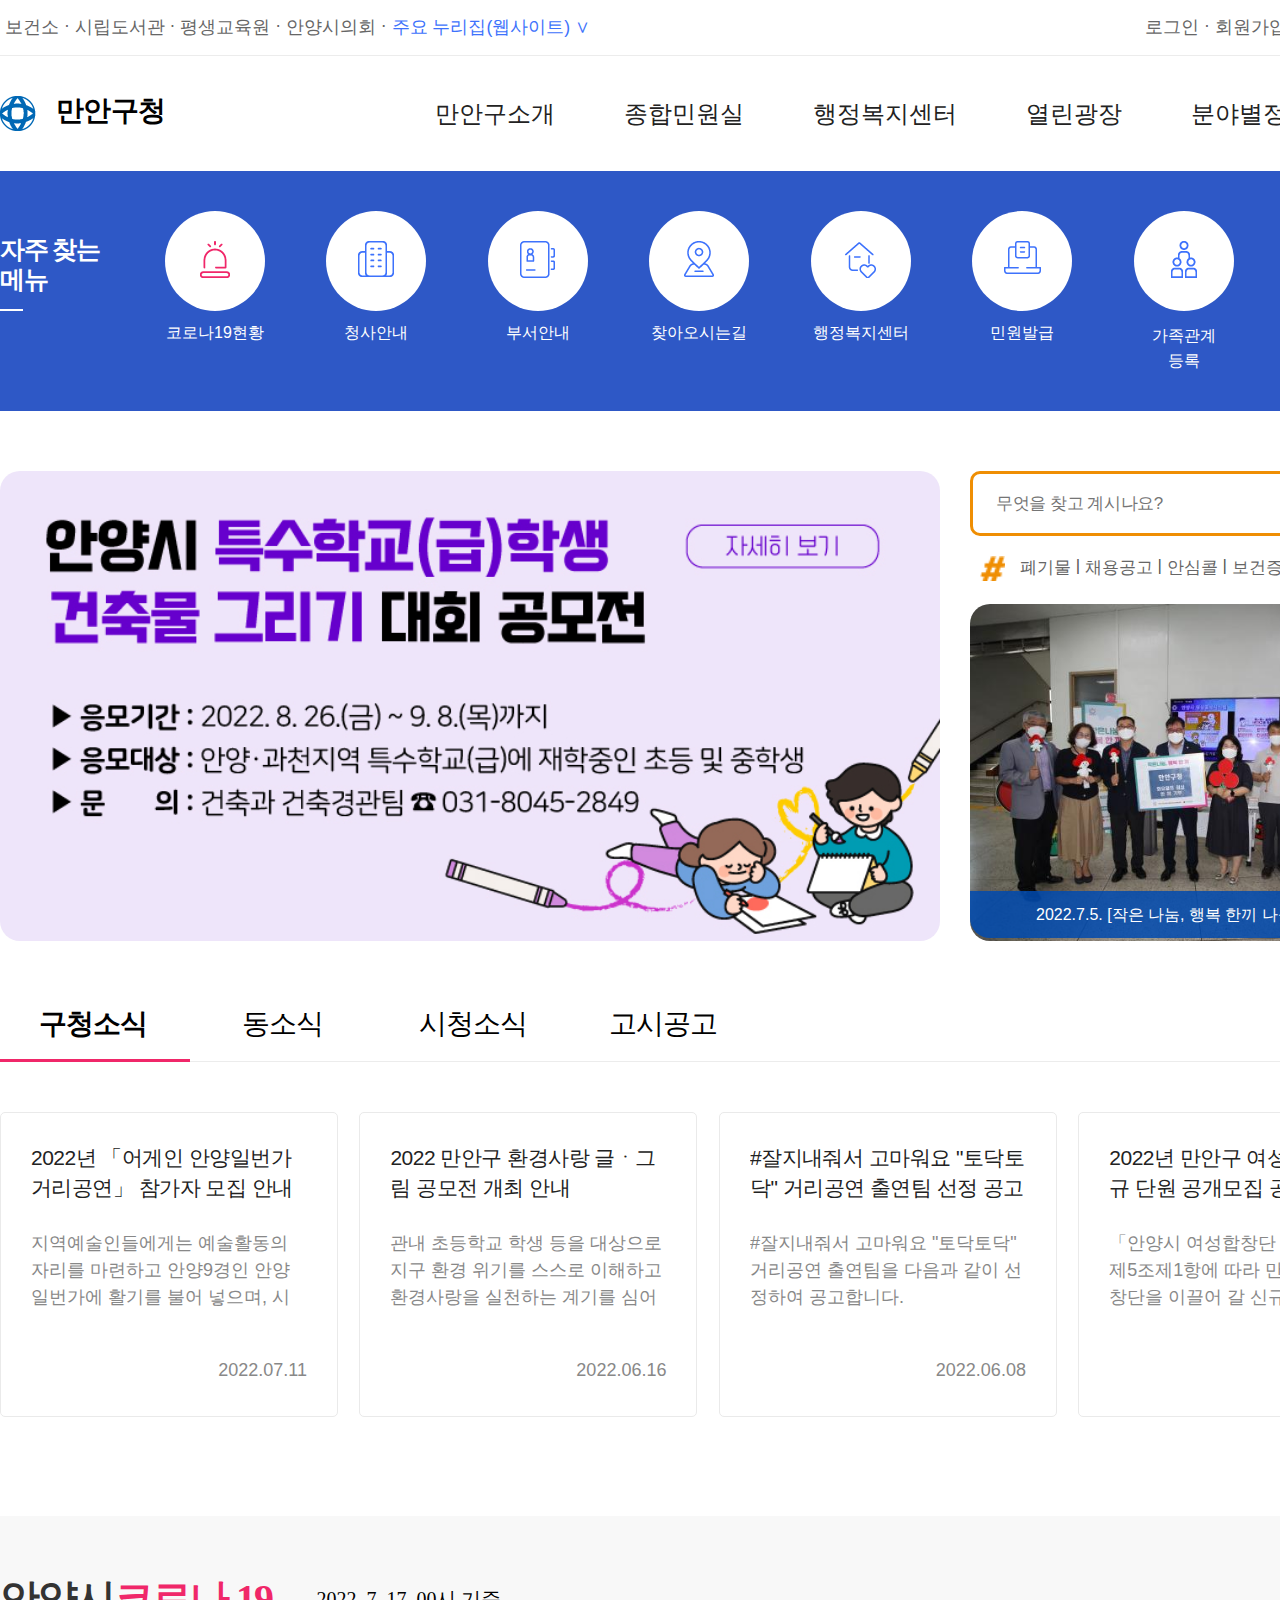
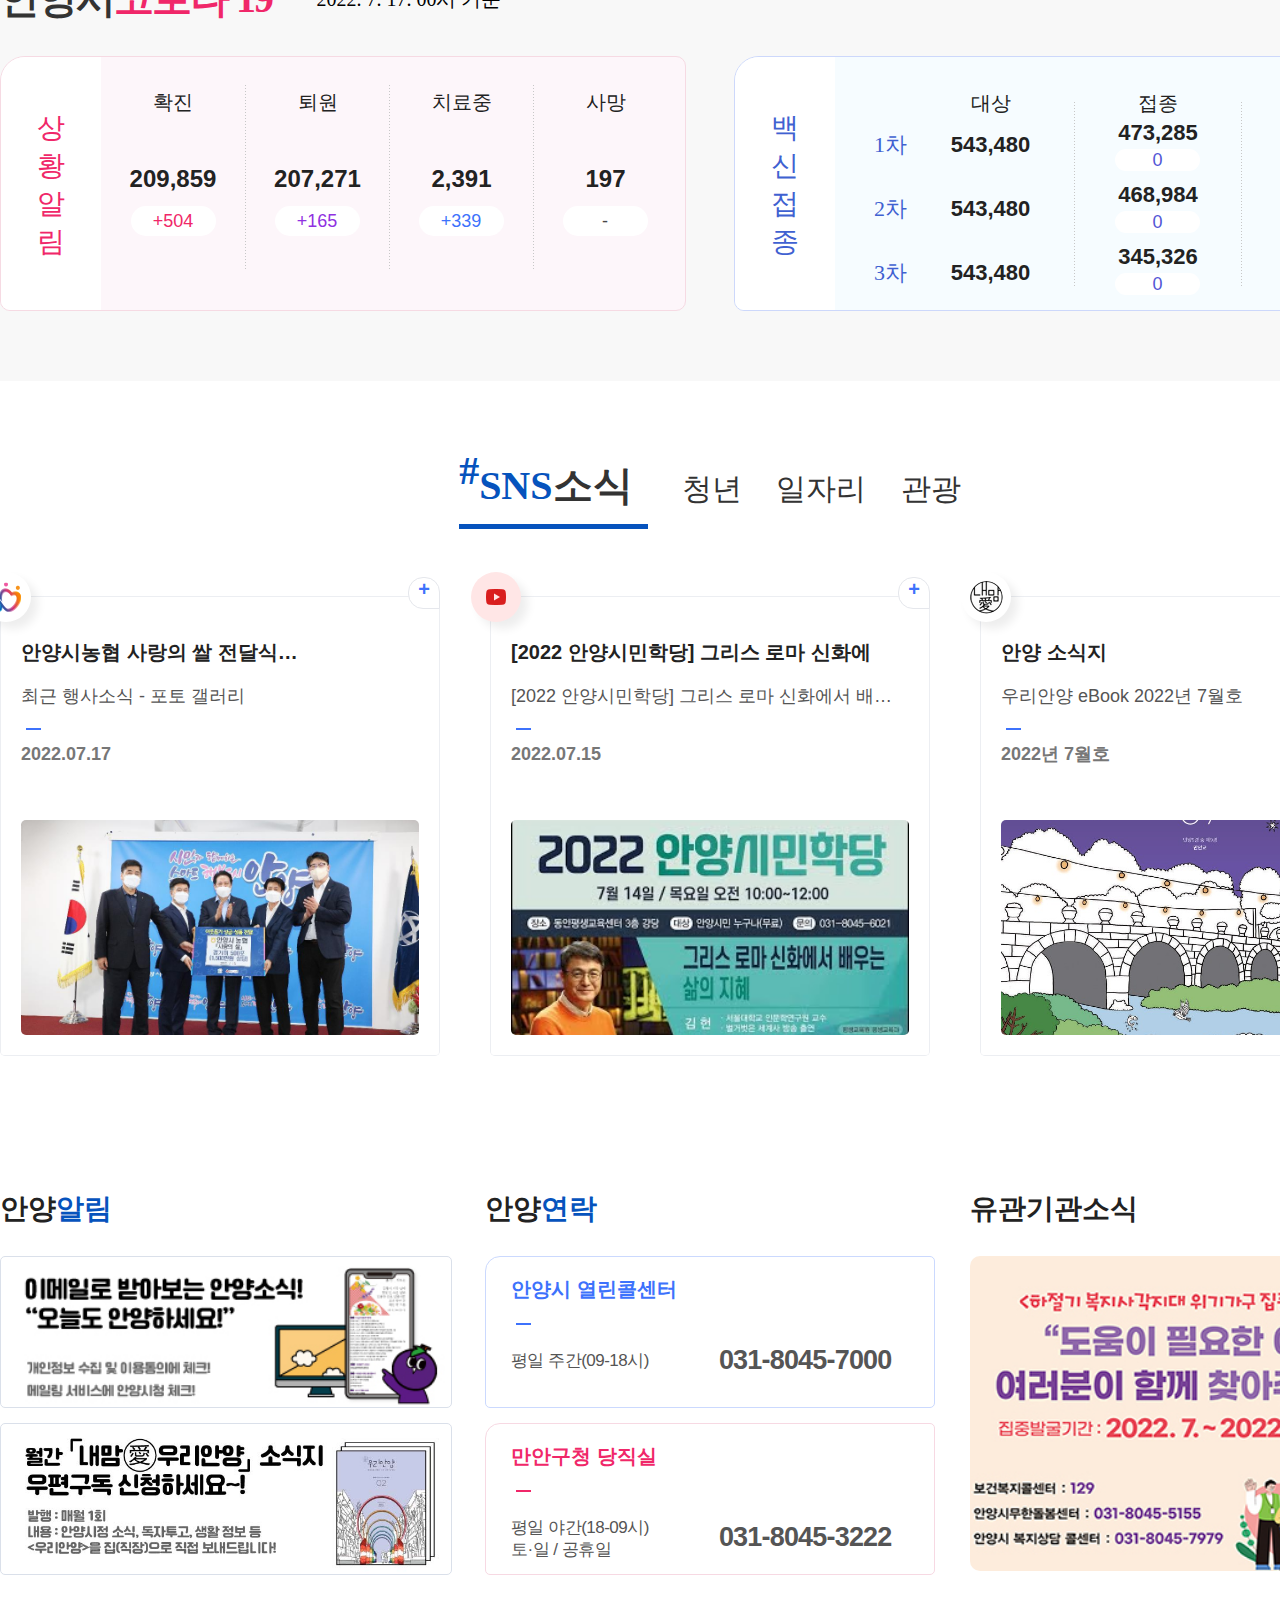
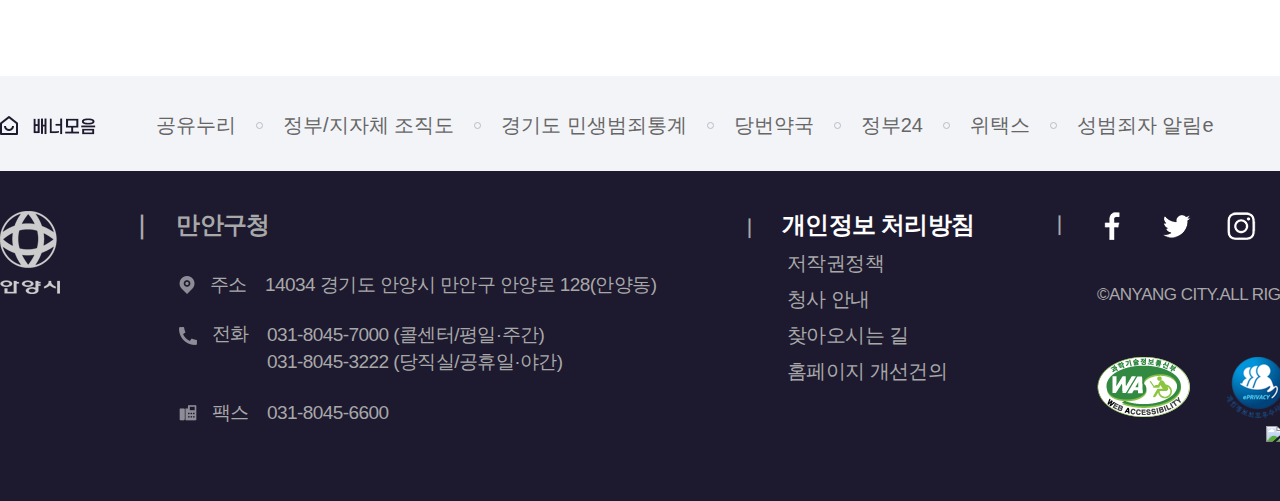
==== index.html @ 478d68d9 "project init" ====
﻿<!DOCTYPE html>
<html lang="ko">
<head>
	<meta charset="UTF-8">
	<title>index</title>
	<meta http-equiv="X-UA-Compatible" content="IE=Edge" />
	<meta name="viewport" content="width=device-width, initial-scale=1.0" />
	<meta name="Generator" content="Notepad++" />
	<meta name="Author" content="김태영"/>
	<meta name="Keywords" content="김태영, KimTaeYoung, 포트폴리오, 김태영 포트폴리오, portfolio, TaeYoung's portfolio, 프로젝트, Project, 김 태영, 김 태 영, 태영 김, 태영, rla, xo, dud, xodud, HTML5, CSS3, jQuery, 프로젝트, Portfolio, Project, 반응형웹, 반응형웹 포트폴리오, 학생 포트폴리오"/>
	<meta name="Description" content="김태영의 포트폴리오 사이트입니다. 방문해 주셔서 감사합니다." />
	<link rel="stylesheet" href="css/style.css"/>
</head>
<body>
	<header id="header" class="cf">
		<div id="gnbWrap">
			<div id="gnb">
				<ul class="gnbLeft">
					<li class="first"><a href="subPage/sub01/index.html" tabIndex="1">보건소</a></li>
					<li>&nbsp;&middot;&nbsp;</li>
					<li><a href="subPage/sub02/index.html" tabIndex="2">시립도서관</a></li>
					<li>&nbsp;&middot;&nbsp;</li>
					<li><a href="subPage/sub03/index.html" tabIndex="3">평생교육원</a></li>
					<li>&nbsp;&middot;&nbsp;</li>
					<li><a href="subPage/sub01/index.html" tabIndex="4">안양시의회</a></li>
					<li>&nbsp;&middot;&nbsp;</li>
					<li class="last"><a href="subPage/sub02/index.html" tabIndex="5">주요 누리집(웹사이트)&nbsp;&or;</a></li>
				</ul>
				<ul class="gnbRight">
					<li><a href="subPage/sub02/index.html" tabIndex="8">LANGUAGE&nbsp;&or;</a></li>
					<li>&nbsp;&middot;&nbsp;</li>
					<li><a href="subPage/sub01/index.html" tabIndex="7">회원가입</a></li>
					<li>&nbsp;&middot;&nbsp;</li>
					<li><a href="subPage/sub03/index.html" tabIndex="6">로그인</a></li>
				</ul>
			</div>
		</div>		
		<div id="logoMenuWrap">
			<div id="menuWrap" class="cf">
				<div id="logo" class="fl">
					<a href="index.html" tabIndex="9"><div class="logoImg"></div><span class="logoTitle">만안구청</span></a>
				</div>
				<div id="menuTitle" class="fl">
					<ul>
						<li class="margin70 oneDepth1"><a href="subPage/sub03/index.html" tabIndex="10">만안구소개</a>
							<div class="twoDepthWrap">
								<div class="twoDepthText">
									<ul class="twoDepth1">
										<li><a href="subPage/sub01/index.html" tabIndex="11">구청장실</a></li>
										<li><a href="subPage/sub02/index.html" tabIndex="12">지명유래</a></li>
										<li><a href="subPage/sub03/index.html" tabIndex="13">행정구역변천사</a></li>
										<li><a href="subPage/sub01/index.html" tabIndex="14">일반현황</a></li>
										<li><a href="subPage/sub02/index.html" tabIndex="15">조직 및 업무</a></li>
										<li><a href="subPage/sub03/index.html" tabIndex="16">주요전화번호</a></li>
										<li><a href="subPage/sub01/index.html" tabIndex="17">청사안내도</a></li>
										<li><a href="subPage/sub02/index.html" tabIndex="18">오시는길</a></li>
										<li><a href="subPage/sub03/index.html" tabIndex="19">만안구관내도</a></li>
									</ul>
								</div>
							</div>
						</li>
						<li class="margin70 oneDepth2"><a href="subPage/sub01/index.html" tabIndex="20">종합민원실</a>
							<div class="twoDepthWrap">
								<div class="twoDepthText">
									<ul class="twoDepth2">
										<li><a href="subPage/sub01/index.html" tabIndex="21">민원신청</a></li>
										<li><a href="subPage/sub02/index.html" tabIndex="22">민원발급</a></li>
										<li><a href="subPage/sub03/index.html" tabIndex="23">민원안내</a></li>
										<li><a href="subPage/sub01/index.html" tabIndex="24">부동산중개업소 자율점검</a></li>
									</ul>
								</div>
							</div>
						</li>
						<li class="margin70 oneDepth3"><a href="subPage/sub02/index.html" tabIndex="25">행정복지센터</a>
							<div class="twoDepthWrap">
								<div class="twoDepthText">
									<ul class="twoDepth3">
										<li><a href="subPage/sub02/index.html" tabIndex="26">안양1동</a></li>
										<li><a href="subPage/sub03/index.html" tabIndex="27">안양2동</a></li>
										<li><a href="subPage/sub01/index.html" tabIndex="28">안양3동</a></li>
										<li><a href="subPage/sub02/index.html" tabIndex="29">안양4동</a></li>
										<li><a href="subPage/sub03/index.html" tabIndex="30">안양5동</a></li>
										<li><a href="subPage/sub01/index.html" tabIndex="31">안양6동</a></li>
										<li><a href="subPage/sub02/index.html" tabIndex="32">안양7동</a></li>
										<li><a href="subPage/sub03/index.html" tabIndex="33">안양8동</a></li>
										<li><a href="subPage/sub01/index.html" tabIndex="34">안양9동</a></li>
										<li><a href="subPage/sub02/index.html" tabIndex="35">석수1동</a></li>
										<li><a href="subPage/sub03/index.html" tabIndex="36">석수2동</a></li>
										<li><a href="subPage/sub01/index.html" tabIndex="37">석수3동</a></li>
										<li><a href="subPage/sub02/index.html" tabIndex="38">박달1동</a></li>
										<li><a href="subPage/sub03/index.html" tabIndex="39">박달2동</a></li>
									</ul>
								</div>
							</div>
						</li>
						<li class="margin70 oneDepth4"><a href="subPage/sub03/index.html" tabIndex="40">열린광장</a>
							<div class="twoDepthWrap">
								<div class="twoDepthText">
									<ul class="twoDepth4">
										<li><a href="subPage/sub01/index.html" tabIndex="41">새소식</a></li>
										<li><a href="subPage/sub02/index.html" tabIndex="42">시청소식</a></li>
										<li><a href="subPage/sub03/index.html" tabIndex="43">동소식 모아보기</a></li>
										<li><a href="subPage/sub01/index.html" tabIndex="44">부서장 업무추진비 공개</a></li>
										<li><a href="subPage/sub02/index.html" tabIndex="45">행정정보 사전공표 자료실</a></li>
										<li><a href="subPage/sub03/index.html" tabIndex="46">고시/공고</a></li>
										<li><a href="subPage/sub01/index.html" tabIndex="47">사진소식</a></li>
									</ul>
								</div>
							</div>
						</li>
						<li class="margin70 oneDepth5"><a href="subPage/sub01/index.html" tabIndex="48">분야별정보</a>
							<div class="twoDepthWrap">
								<div class="twoDepthText">
									<ul class="twoDepth5">
										<li><a href="subPage/sub02/index.html" tabIndex="49">소비자/경제</a></li>
										<li><a href="subPage/sub03/index.html" tabIndex="50">문화/관광/체육</a></li>
										<li><a href="subPage/sub01/index.html" tabIndex="51">복지</a></li>
										<li><a href="subPage/sub02/index.html" tabIndex="52">교육</a></li>
										<li><a href="subPage/sub03/index.html" tabIndex="53">환경/보건/위생</a></li>
										<li><a href="subPage/sub01/index.html" tabIndex="54">재난/안전</a></li>
										<li><a href="subPage/sub02/index.html" tabIndex="55">교통</a></li>
									</ul>
								</div>
							</div>
						</li>
						<li><a href="subPage/sub03/index.html" tabIndex="56"><div class="sitemapImg"></div></a></li>
					</ul> 
				</div>
			</div>
		</div>
		<div id="favoriteMenuWrap" class="fl">
			<div id="favoriteMenu">
				<div class="favoriteMenuTitle fl">
					<h2>자주 찾는 메뉴</h2>
					<div class="borBot"></div>
				</div>
				<ul>
					<li class="oneLine"><a href="subPage/sub03/index.html" tabIndex="57"><div class="covidIcon"></div><span class="favoriteMenuText">코로나19현황</span></a></li>
					<li class="oneLine"><a href="subPage/sub01/index.html" tabIndex="58"><div class="buildingIcon"></div><span class="favoriteMenuText">청사안내</span></a></li>
					<li class="oneLine"><a href="subPage/sub02/index.html" tabIndex="59"><div class="bookIcon"></div><span class="favoriteMenuText">부서안내</span></a></li>
					<li class="oneLine"><a href="subPage/sub03/index.html" tabIndex="60"><div class="mapIcon"></div><span class="favoriteMenuText">찾아오시는길</span></a></li>
					<li class="oneLine"><a href="subPage/sub01/index.html" tabIndex="61"><div class="centerIcon"></div><span class="favoriteMenuText">행정복지센터</span></a></li>
					<li class="oneLine"><a href="subPage/sub02/index.html" tabIndex="62"><div class="docIcon"></div><span class="favoriteMenuText">민원발급</span></a></li>
					<li class="twoLine"><a href="subPage/sub03/index.html" tabIndex="63"><div class="famIcon"></div><span class="favoriteMenuText">가족관계<br/>등록</span></a></li>
					<li class="last twoLine"><a href="subPage/sub01/index.html" tabIndex="64"><div class="calcIcon"></div><span class="favoriteMenuText">세금<br/>(지방세)</span></a></li>
				</ul>
			</div>
		</div>
	</header>
		
	<section id="slideBanner" class="cf">
		<h2 class="blind">슬라이드 배너</h2>
		<div id="leftSlideBanner" class="fl">
			<a href="subPage/sub02/index.html" tabIndex="65"><div class="leftSlideBannerContent"></div></a>
		</div>
		<div id="rightSlideBanner" class="fl">
			<div id="searchBox">
				<form>
					<fieldset>
						<div class="searchForm">
							<label>
								<input type="search" class="searchQuery" name="query" id="searchQuery" title="검색어" placeholder="무엇을 찾고 계시나요?"/>
							</label>
							<input type="submit" title="검색" value="검색" class="searchSubmit"/>
						</div>
					</fieldset>
				</form>
				<div class="searchKeyword">
					<div class="keywordImg fl"></div>
					<ul>
						<li><a href="subPage/sub03/index.html" tabIndex="66">폐기물</a></li>
						<li>&nbsp;&#124;&nbsp;</li>
						<li><a href="subPage/sub01/index.html" tabIndex="67">채용공고</a></li>
						<li>&nbsp;&#124;&nbsp;</li>
						<li><a href="subPage/sub02/index.html" tabIndex="68">안심콜</a></li>
						<li>&nbsp;&#124;&nbsp;</li>
						<li><a href="subPage/sub03/index.html" tabIndex="69">보건증</a></li>
					</ul>
					<div class="kewordControl">
						<button class="prevButton"></button>
						<button class="autoButton"></button>
						<button class="nextButton"></button>
					</div>
				</div>
			</div>
			<div id="photoNews">
				<ul>
					<li>
						<a href="subPage/sub01/index.html" tabIndex="70"><div class="rightSlideBannerContent">
							<div>
								<span>2022.7.5. [작은 나눔, 행복 한끼 나눔 캠페인]</span>
							</div>
						</div></a>
					</li>
				</ul>
				<!-- <div class="slideControl">
					<div class="countBox">
						<span class="currentPage">1</span>
						<span class="gap">/</span>
						<span class="totalPage">4</span>
					</div>
					<div class="controlBox">
						<button type="button" class="photoNewsPrev"></button>
						<button type="button" class="photoNewsAuto"></button>
						<button type="button" class="photoNewsNext"></button>
					</div>
				</div> -->
			</div>
			
		</div>
	</section>
	<section id="tabContentsWrap" class="cf">
		<h2 class="blind">탭메뉴</h2>
		<div id="tabTitle">
			<ul>
				<li><button type="button" class="tabButton tabButtonActive firstTab"><span class="tabTitleActive">구청소식</span></button></li>
				<li><button type="button" class="tabButton middleTab"><span>동소식</span></button></li>
				<li><button type="button" class="tabButton middleTab"><span>시청소식</span></button></li>
				<li><button type="button" class="tabButton"><span>고시공고</span></button></li>
				<!-- <li><a href="#"><span>더보기</span></a></li> -->
			</ul>
		</div>
		<div id="tabContent">
			<ul>
				<li class="mainContent"><a href="subPage/sub02/index.html" tabIndex="71">
					<div class="title">
						<p>2022년 「어게인 안양일번가 거리공연」 참가자 모집 안내</p>
					</div>
					<div class="txt">
						<p>지역예술인들에게는 예술활동의 자리를 마련하고 안양9경인 안양일번가에 활기를 불어 넣으며, 시민들에게는 특별한 문화예술 향유의 기회를 제공하고자 재능있는 거리공연 참가자를 공개모집하오니 많은 참여 바랍니다.</p>
					</div>
					<span>2022.07.11</span>
				</a></li>
				<li class="mainContent"><a href="subPage/sub03/index.html" tabIndex="72">
					<div class="title">
						<p>2022 만안구 환경사랑 글ㆍ그림 공모전 개최 안내</p>
					</div>
					<div class="txt">
						<p>관내 초등학교 학생 등을 대상으로 지구 환경 위기를 스스로 이해하고 환경사랑을 실천하는 계기를 심어주고자 「2022 만안구 환경사랑 글‧그림 공모전」 을 개최하오니 많은 관심과 참여 바랍니다.</p>
					</div>
					<span>2022.06.16</span>
				</a></li>
				<li class="mainContent"><a href="subPage/sub01/index.html" tabIndex="73">
					<div class="title">
						<p>#잘지내줘서 고마워요 "토닥토닥" 거리공연 출연팀 선정 공고</p>
					</div>
					<div class="txt">
						<p>#잘지내줘서 고마워요 "토닥토닥" 거리공연 출연팀을 다음과 같이 선정하여 공고합니다.</p>
					</div>
					<span>2022.06.08</span>
				</a></li>
				<li class="last"><a href="subPage/sub02/index.html" tabIndex="74">
					<div class="title">
						<p>2022년 만안구 여성합창단 신규 단원 공개모집 공고</p>
					</div>
					<div class="txt">
						<p>「안양시 여성합창단 지원 조례」제5조제1항에 따라 만안구 여성합창단을 이끌어 갈 신규 단원을 다음과 같이 모집합니다.</p>
					</div>
					<span>2022.06.08</span>
				</a></li>
			</ul>
		</div>
	</section>
	<section id="covidWrap" class="cf">
		<div id="covidTitle">
			<h2>안양시<span>코로나 19</span></h2>
			<p>2022. 7. 17. 00시 기준</p>
			<div class="viewDetails"><div class="detailsBtn"><span class="txt">자세히</span><a href="subPage/sub03/index.html" tabIndex="75"><span class="plus">+</span></a></div></div>
		</div>
		<div id="covidInfo" class="cf">
			<div id="covidSituation" class="fl">
				<h3><span>상<br/>황<br/>알<br/>림</span></h3>
				<div class="covidSituationInner">
					<ul>
						<li>
							<span>확진</span>
							<p class="divLine">-</p>
							<p>209,859</p>
							<span class="confirmedIncrease">+504</span>
						</li>
						<li>
							<div class="dotImg"></div>
							<span>퇴원</span>
							<p class="divLine">-</p>
							<p>207,271</p>
							<span class="dischargeIncrease">+165</span>
						</li>
						<li>
							<div class="dotImg"></div>
							<span>치료중</span>
							<p class="divLine">-</p>
							<p>2,391</p>
							<span class="cureIncrease">+339</span>
						</li>
						<li>
							<div class="dotImg"></div>
							<span>사망</span>
							<p class="divLine">-</p>
							<p>197</p>
							<span class="deadIncrease">-</span>
						</li>
					</ul>
				</div>
			</div>
			<div id="covidVaccine" class="fl">
				<h3><span>백<br/>신<br/>접<br/>종</span></h3>
				<div class="covidVacInner fl">
					<div class="vacTitle">
						<span>1차</span>
						<span>2차</span>
						<span>3차</span>
					</div>
					<ul>
						<li class="vacTarget">
							<div class="vacTargetFisrt">
								<span class="targetTitleFst">대상</span>
								<p>543,480</p>
							</div>
							<div class="vacTargetSecond">
								<span class="targetTitleSnd">대상</span>
								<p>543,480</p>
							</div>
							<div class="vacTargetThird">
								<span class="targetTitleTrd">대상</span>
								<p>543,480</p>
							</div>	
						</li>
						<li class="vacInoculation">
							<div class="vacInocFirst">
								<div class="dotImg"></div>
								<span class="inocTitleFst">접종</span>
								<p class="inocNum">473,285</p>
								<p class="inocIncrease">0</p>
							</div>
							<div class="vacInocSecond">								
								<span class="inocTitleSnd">접종</span>
								<p class="inocNumSecond">468,984</p>
								<p class="inocIncrease">0</p>
							</div>
							<div class="vacInocThird">
								<span class="inocTitleTrd">접종</span>
								<p class="inocNumThird">345,326</p>
								<p class="inocIncrease">0</p>
							</div>	
						</li>
						<li class="vacInocRate">
							<div class="vacInocRateFirst">
								<div class="dotImg"></div>
								<span class="inocRateTitleFst">접종률</span>
								<p class="inocRate">87.1%</p>
							</div>
							<div class="vacInocRateSecond">
								<span class="inocRateTitleSnd">접종률</span>
								<p class="inocRateSecond">86.3%</p>
							</div>
							<div class="vacInocRateThird">
								<span class="targetTitleTrd">접종률</span>
								<p class="inocRateThird">63.5%</p>
							</div>	
						</li>
					</ul>					
				</div>			
			</div>
		</div>
	</section>
	<section id="snsContentsWrap">
		<div id="snsContentsTitle">
			<ul class="tabList">
				<li class="tabMenuTitle active">
					<button type="button" class="tabBtn">
						<span><b>SNS</b>소식</span>
					</button>
				</li>
				<li class="tabMenuTitle">
					<button type="button" class="tabBtn">
						<span class="notActive">청년</span>
					</button>
				</li>
				<li class="tabMenuTitle">
					<button type="button" class="tabBtn">
						<span class="notActive">일자리</span>
					</button>
				</li>
				<li class="tabMenuTitle">
					<button type="button" class="tabBtn">
						<span class="notActive">관광</span>
					</button>
				</li>
			</ul>
		</div>
		<div id="snsContents">
			<div id="snsLeftContent" class="fl">
				<div class="snsAnyang">
					<a href="subPage/sub01/index.html" tabIndex="76">
						<div class="ayImgWrap"><div class="ayImg"></div><h4><span class="blind">안양SNS</span></h4></div>
						<span class="ayTitle">안양시농협 사랑의 쌀 전달식…</span>
						<p class="text">최근 행사소식 - 포토 갤러리</p>
						<p class="divLine"></p>
						<span class="date">2022.07.17</span>
						<div class="thumbnail"></div>
						<span class="more">+</span>
					</a>
				</div>
			</div>
			<div id="snsMiddleContent" class="fl">
				<div class="ytAnyang">
					<a href="subPage/sub02/index.html" tabIndex="77">
						<div class="ytImgWrap"><div class="ytImg"></div><h4><span class="blind">안양유튜브</span></h4></div>
						<span class="ytTitle">[2022 안양시민학당] 그리스 로마 신화에서…</span>
						<p class="text">[2022 안양시민학당] 그리스 로마 신화에서 배우는 삶의 지혜｜김헌 교수</p>
						<p class="divLine"></p>
						<span class="date">2022.07.15</span>
						<div class="thumbnail"></div>
						<span class="more">+</span>
					</a>
				</div>
			</div>
			<div id="snsRightContent" class="fl">
				<div class="ayNewsletter">
					<a href="subPage/sub03/index.html" tabIndex="78">
						<div class="nlImgWrap"><div class="nlImg"></div><h4><span class="blind">안양뉴스레터</span></h4></div>
						<span class="newsletterTitle">안양 소식지</span>
						<p class="text">우리안양 eBook 2022년 7월호</p>
						<p class="divLine"></p>
						<span class="date">2022년 7월호</span>
						<div class="thumbnail"></div>
						<span class="more">+</span>
					</a>
				</div>				
			</div>
		</div>
	</section>
	<section id="newsWrap">
		<div id="news">
			<div id="leftNews" class="fl">
				<div id="leftNewsTitle">
					<h2>안양<span>알림</span></h2>
				</div>
				<div id="leftNewsSlide">			
					<a href="subPage/sub01/index.html" tabIndex="79"><div id="leftTopNews"></div></a>
					<a href="subPage/sub02/index.html" tabIndex="80"><div id="leftBotNews"></div></a>
				</div>
			</div>			
			<div id="middleNews" class="fl">
				<div id="midNewsTitle">
					<h2>안양<span>연락</span></h2>
				</div>
				<div id="contact">
					<div id="midTopNews">
						<h3>안양시 열린콜센터</h3>
						<p class="divLine"></p>
						<div class="numberBox">
							<p class="txt">평일 주간(09-18시)</p>
							<span class="num">031-8045-7000</span>
						</div>
					</div>
					<div id="midBotNews">
						<h3>만안구청 당직실</h3>
						<p class="divLine"></p>
						<div class="numberBox">
							<p class="txt">평일 야간(18-09시)<br/>토·일 / 공휴일</p>
							<span class="num">031-8045-3222</span>
						</div>
					</div>
				</div>
			</div>
			<div id="rightNews" class="fl">
				<div id="rightNewsTitle">
					<h2>유관기관소식</h2>
				</div>
				<a href="subPage/sub03/index.html" tabIndex="81"><div id="rightNewsContent"></div></a>
			</div>
		</div>
	</section>	
	<section id="bannerCompWrap">
		<h2 class="blind">배너모음</h2>
		<div id="bannerComp">
			<div class="bannerTitle"></div>
			<div class="bannerMenu">
				<ul>
					<li><a href="subPage/sub01/index.html" tabIndex="82">공유누리</a></li>
					<li><div class="divDot"></div></li>
					<li><a href="subPage/sub02/index.html" tabIndex="83">정부/지자체 조직도</a></li>
					<li><div class="divDot"></div></li>
					<li><a href="subPage/sub03/index.html" tabIndex="84">경기도 민생범죄통계</a></li>
					<li><div class="divDot"></div></li>
					<li><a href="subPage/sub01/index.html" tabIndex="85">당번약국</a></li>
					<li><div class="divDot"></div></li>
					<li><a href="subPage/sub02/index.html" tabIndex="86">정부24</a></li>
					<li><div class="divDot"></div></li>
					<li><a href="subPage/sub03/index.html" tabIndex="87">위택스</a></li>
					<li><div class="divDot"></div></li>
					<li><a href="subPage/sub01/index.html" tabIndex="88">성범죄자 알림e</a></li>				
				</ul>
			</div>
			<div class="bannerControl">
				<button type="button" class="prevButton"></button>
				<button type="button" class="autoButton"></button>
				<button type="button" class="nextButton"></button>
			</div>
		</div>
	</section>
	
	<footer id="footerWrap" class="cf">
		<div id="footer">
			<div id="footerLogo" class="fl">
				<div class="fLogoImg"></div>
			</div>
			<div id="ayAddress" class="fl">
				<h3>만안구청</h3>
				<ul class="ayInfo">
					<li class="ayAddress">
						<div class="addressImg"></div>
						<span class="title">주소</span>
						<span class="text">14034 경기도 안양시 만안구 안양로 128(안양동)</span>
					</li>
					<li class="ayContact">
						<div class="contactImg"></div>
						<span class="title">전화</span>
						<span class="text">031-8045-7000 (콜센터/평일·주간)<br/>031-8045-3222 (당직실/공휴일·야간)</span>
					</li>
					<li class="ayFax">
						<div class="faxImg"></div>
						<span class="title">팩스</span>
						<span class="text">031-8045-6600</span>
					</li>
				</ul>
			</div>
			<div id="privacyPolicy" class="fl">
				<h3><a href="subPage/sub02/index.html" tabIndex="89">개인정보 처리방침</a></h3>
				<ul>
					<li class="policy"><a href="subPage/sub03/index.html" tabIndex="90">저작권정책</a></li>
					<li class="policy"><a href="subPage/sub01/index.html" tabIndex="91">청사 안내</a></li>
					<li class="policy"><a href="subPage/sub02/index.html" tabIndex="92">찾아오시는 길</a></li>
					<li class="policy"><a href="subPage/sub03/index.html" tabIndex="93">홈페이지 개선건의</a></li>
				</ul>
			</div>
			<div id="copyright" class="fl">
				<h3><span class="blind">저작권</span></h3>
				<ul class="footerSns">
					<li class="footerFacebook"><a href="subPage/sub01/index.html" tabIndex="94"><div class="facebookImg"></div></a></li>
					<li class="footerTwitter"><a href="subPage/sub02/index.html" tabIndex="95"><div class="twitterImg"></div></a></li>
					<li class="footerInstagram"><a href="subPage/sub03/index.html" tabIndex="96"><div class="instagramImg"></div></a></li>
					<li class="footerYoutube"><a href="subPage/sub01/index.html" tabIndex="97"><div class="youtubeImg"></div></a></li>
					<li class="footerBlog"><a href="subPage/sub02/index.html" tabIndex="98"><div class="blogImg"></div></a></li>
				</ul>
				<p class="copy">&copy;ANYANG CITY.ALL RIGHTS RESERVED.</p>
				<div class="accessibility"></div>
				<div class="eprivacy"></div>
			</div>
			<p class="fr">
				<a href="http://jigsaw.w3.org/css-validator/check/referer">
					<img style="border:0;width:88px;height:31px"
					src="http://jigsaw.w3.org/css-validator/images/vcss"
					alt="올바른 CSS입니다!" />
				</a>
			</p>
		</div>
	</footer>
</body>
</html>
---- css/style.css ----
﻿/* 초기화 코드 */
h1{display : none;}
html{overflow-y : scroll;}
	*{margin : 0; padding : 0;}
form, fieldset, input, img{border : 0;}
button{border : 0 transparent; cursor : pointer; overflow : visible; background : transparent;}
a{text-decoration : none;}
body{font-family: '맑은 고딕', '돋움', Arial, sans-serif;}
ul li{list-style : none;}
a{text-decoration : none; color : #666666;}
.fl{float : left;}
.fr{float : right;}
.cb{clear : both;}
.cf:after{content : ''; display : block; clear : both;}


/* Header */
/* 글로벌 메뉴 왼쪽 */
#header{width : 100%; min-width : 1420px; display : block; margin : 0 auto;}
#header>#gnbWrap{width : 100%; display : block; margin : 0 auto;  border-bottom : 1px solid #ECECEC;}
#header>#gnbWrap>#gnb{width : 1420px; height : 55px; display : block; margin : 0 auto;}
#header>#gnbWrap>#gnb>ul.gnbLeft{display : block;}
#header>#gnbWrap>#gnb>ul.gnbLeft>li{float : left; font-size : 1.1em; color : #666666; margin-top : 15px;}
#header>#gnbWrap>#gnb>ul.gnbLeft>li>a{padding-top : 15px; padding-bottom : 17px;}
#header>#gnbWrap>#gnb>ul.gnbLeft>li.first{margin-left : 5px;}
#header>#gnbWrap>#gnb>ul.gnbLeft>li.last>a{color : #3D72FC;}

/* 글로벌 메뉴 오른쪽 */
#header>#gnbWrap>#gnb>ul.gnbRight{display : block;}
#header>#gnbWrap>#gnb>ul.gnbRight>li{float : right; font-size : 1.1em; color : #666666; margin-top : 15px;}
#header>#gnbWrap>#gnb>ul.gnbRight>li>a{padding-top : 15px; padding-bottom : 17px;}

/* 로고와 메뉴 */

	#logoMenuWrap{width : 100%; position : relative;}
	#logoMenuWrap>#menuWrap{width : 1420px; height : 115px;  display : block; margin : 0 auto;}
	#header>#logoMenuWrap>#menuWrap>#logo{width : 220px; height : 115px; margin-right : 215px;}
	#header>#logoMenuWrap>#menuWrap>#logo>a>.logoImg{margin-top : 39px; background : url(../images/guLogo.jpg) no-repeat; float : left; width : 36px; height : 36px;}
	#header>#logoMenuWrap>#menuWrap>#logo>a>span.logoTitle{color : #000000; font-size : 28px; font-weight : bold; vertical-align : top; line-height : 110px; margin-left : 20px; letter-spacing : -0.025em; float : left;}
	#header>#logoMenuWrap>#menuWrap>#menuTitle{width : 985px; height : 115px;}
	#header>#logoMenuWrap>#menuWrap>#menuTitle>ul>li>a{float : left; line-height : 115px; font-size : 1.5em; color : #222222;}
	#header>#logoMenuWrap>#menuWrap>#menuTitle>ul>li>a>.sitemapImg{float : left; font-size : 1.5em; color : #222222; background : url(../images/sitemap.jpg) no-repeat; width : 35px; height : 30px; background-size : cover; display : block; margin-top : 44px;}
	#header>#logoMenuWrap>#menuWrap>#menuTitle>ul>li.margin70>a{margin-right: 69px;}
	#header>#logoMenuWrap>#menuWrap>#menuTitle>ul>li:hover>a{color : #2e58c6;}
	
/* 2Depth */
	#header>#logoMenuWrap>#menuWrap>#menuTitle>ul>li>.twoDepthWrap{width : 100%; position : absolute; left : 0px; top : 115px; background : #ffffff; box-shadow : 0px 30px 30px -30px #333333;}
	#header>#logoMenuWrap>#menuWrap>#menuTitle>ul>li>.twoDepthWrap>.twoDepthText{width : 100%; background : #ffffff;}
	#header>#logoMenuWrap>#menuWrap>#menuTitle>ul>li>.twoDepthWrap>.twoDepthText>ul{display : none; padding-top : 30px; width : 1420px;  }
	
	#header>#logoMenuWrap>#menuWrap>#menuTitle>ul>li.oneDepth1:hover>.twoDepthWrap>.twoDepthText>ul.twoDepth1{display : block; background : #ffffff; text-align : center; margin : 0 auto;}
	#header>#logoMenuWrap>#menuWrap>#menuTitle>ul>li.oneDepth2:hover>.twoDepthWrap>.twoDepthText>ul.twoDepth2{display : block; background : #ffffff; text-align : center; margin : 0 auto;}
	#header>#logoMenuWrap>#menuWrap>#menuTitle>ul>li.oneDepth3:hover>.twoDepthWrap>.twoDepthText>ul.twoDepth3{display : block; background : #ffffff; text-align : center; margin : 0 auto;}
	#header>#logoMenuWrap>#menuWrap>#menuTitle>ul>li.oneDepth4:hover>.twoDepthWrap>.twoDepthText>ul.twoDepth4{display : block; background : #ffffff; text-align : center; margin : 0 auto;}
	#header>#logoMenuWrap>#menuWrap>#menuTitle>ul>li.oneDepth5:hover>.twoDepthWrap>.twoDepthText>ul.twoDepth5{display : block; background : #ffffff; text-align : center; margin : 0 auto;}
	
	#header>#logoMenuWrap>#menuWrap>#menuTitle>ul>li>.twoDepthWrap>.twoDepthText>ul>li{display : inline-block; margin-bottom : 30px; margin-right : 50px; float : left;}
	#header>#logoMenuWrap>#menuWrap>#menuTitle>ul>li>.twoDepthWrap>.twoDepthText>ul>li>a{display : block; padding-bottom : 15px; border-bottom : 2px solid #4c5271; color : #222222; font-size : 18px; line-height : 20px; margin : 0 auto; width : 305px; text-align : left;}
	#header>#logoMenuWrap>#menuWrap>#menuTitle>ul>li>.twoDepthWrap>.twoDepthText>ul>li>a:hover{color : #2e58c6;}
	
	
/* 자주 찾는 메뉴 */
#header>#favoriteMenuWrap{width : 100%; height : 240px; background : #2e58c6;  display : block; margin : 0 auto; margin-bottom : 60px; }
#header>#favoriteMenuWrap>#favoriteMenu{width : 1420px; margin : 0 auto;}
	#header>#favoriteMenuWrap>#favoriteMenu>div.favoriteMenuTitle{display : block; margin-top : 63px; margin-right : 50px;}
	#header>#favoriteMenuWrap>#favoriteMenu>div.favoriteMenuTitle>h2{width : 110px; height : 62px; color : #ffffff; font-size : 25px; letter-spacing : -1.5px; line-height : 30px;}
	#header>#favoriteMenuWrap>#favoriteMenu>div.favoriteMenuTitle>div.borBot{margin-top : 13px; display : block; width : 23px; border-bottom : 2px solid #ffffff;}
	#header>#favoriteMenuWrap>#favoriteMenu>ul{float : left; width : 1260px; height : 240px; /* background : #123456; */}
	#header>#favoriteMenuWrap>#favoriteMenu>ul>li{text-align : center;}
	#header>#favoriteMenuWrap>#favoriteMenu>ul>li.oneLine{display : inline-block; margin-left : 5px; margin-top : 40px; margin-right : 52px;}
	#header>#favoriteMenuWrap>#favoriteMenu>ul>li.twoLine{display : inline-block; margin-left : 5px; margin-top : 40px;}
	#header>#favoriteMenuWrap>#favoriteMenu>ul>li.last{display : inline-block; margin-left : 55px; margin-top : 40px;}
	#header>#favoriteMenuWrap>#favoriteMenu>ul>li>a{float : left; width : 100px; height : 100px; border-radius : 50%; background-color : #ffffff;}
	#header>#favoriteMenuWrap>#favoriteMenu>ul>li>a>span.favoriteMenuText{text-align : center; display : block; color : white; margin-top : 45px; font-size : 16px;}
	#header>#favoriteMenuWrap>#favoriteMenu>ul>li.twoLine>a>span.favoriteMenuText{line-height : 25px;}
	#header>#favoriteMenuWrap>#favoriteMenu>ul>li>a>div.covidIcon{background : url(../images/favoriteSprite.jpg) no-repeat; background-position : -405px -2px; width : 30px; height : 37px; margin : 0 auto; margin-top : 30px;}
	#header>#favoriteMenuWrap>#favoriteMenu>ul>li>a>div.buildingIcon{background : url(../images/favoriteSprite.jpg) no-repeat; background-position : -3px -103px; width : 36px; height : 37px; margin : 0 auto; margin-top : 30px;}
	#header>#favoriteMenuWrap>#favoriteMenu>ul>li>a>div.bookIcon{background : url(../images/favoriteSprite.jpg) no-repeat; background-position : -47px -103px; width : 35px; height : 37px; margin : 0 auto; margin-top : 30px;}
	#header>#favoriteMenuWrap>#favoriteMenu>ul>li>a>div.mapIcon{background : url(../images/favoriteSprite.jpg) no-repeat; background-position : -339px -103px; width : 30px; height : 37px; margin : 0 auto; margin-top : 30px;}
	#header>#favoriteMenuWrap>#favoriteMenu>ul>li>a>div.centerIcon{background : url(../images/favoriteSprite.jpg) no-repeat; background-position : -374px -103px; width : 31px; height : 37px; margin : 0 auto; margin-top : 30px;}
	#header>#favoriteMenuWrap>#favoriteMenu>ul>li>a>div.docIcon{background : url(../images/favoriteSprite.jpg) no-repeat; background-position : -86px -103px; width : 37px; height : 37px; margin : 0 auto; margin-top : 30px;}
	#header>#favoriteMenuWrap>#favoriteMenu>ul>li>a>div.famIcon{background : url(../images/favoriteSprite.jpg) no-repeat; background-position : -131px -101px; width : 26px; height : 37px; margin : 0 auto; margin-top : 30px;}
	#header>#favoriteMenuWrap>#favoriteMenu>ul>li>a>div.calcIcon{background : url(../images/favoriteSprite.jpg) no-repeat; background-position : -165px -101px; width : 37px; height : 37px; margin : 0 auto; margin-top : 30px;}
	

/* Section */
/* 왼쪽 슬라이드 배너 */
#slideBanner{width : 1420px; height : 470px; margin : 0 auto; margin-bottom : 50px;}
	#slideBanner>h2.blind{display : none;}
	#slideBanner>#leftSlideBanner{width : 940px; height : 470px; margin-right : 30px;}
	#slideBanner>#leftSlideBanner>a>.leftSlideBannerContent{display : block; border-radius : 20px; width : 940px; height : 470px; background : url(../images/leftSlideBannerContent.jpg) no-repeat; background-size : cover;}
		
/* 오른쪽 슬라이드 배너 */
/* 검색창 */
	#slideBanner>#rightSlideBanner{width : 450px; height : 470px;}
		#slideBanner>#rightSlideBanner>#searchBox{width : 450px; height : 115px; margin-bottom : 18px;}
		#slideBanner>#rightSlideBanner>#searchBox>form>fieldset>.searchForm{width : 450px; height : 65px; border : 3px solid #ef8e03; border-radius : 10px; display : block; background-color : #ffffff; box-sizing : border-box; padding : 10px;}		
		#slideBanner>#rightSlideBanner>#searchBox>form>fieldset>.searchForm>label>input.searchQuery{display : block; width : 390px; height : 40px; background : transparent; font-size : 17px; letter-spacing : -0.025em; padding : 8px 37px 8px 13px;}
		#slideBanner>#rightSlideBanner>#searchBox>form>fieldset>.searchForm>input.searchSubmit{width : 26px; height : 25px; background : url(../images/guSprite.jpg) no-repeat -4px -4px; text-align : center; text-indent : -99999px; display : block; margin : 0 auto; margin-top : 5px; cursor : pointer;}
		#slideBanner>#rightSlideBanner>#searchBox>form>fieldset>.searchForm>label{float : left;}
/* 추천검색어 */
		#slideBanner>#rightSlideBanner>#searchBox>.searchKeyword{width : 450px; height : 40px; margin-top : 15px;}
		#slideBanner>#rightSlideBanner>#searchBox>.searchKeyword>.keywordImg{background : url(../images/keywordImg.png) no-repeat; width : 25px; height : 25px; background-size : cover; margin-left : 10px; margin-right : 15px; margin-top : 5px;}
		
		#slideBanner>#rightSlideBanner>#searchBox>.searchKeyword>ul>li{float : left; color : #555555; font-size : 17px; margin-top : 5px;}
		
		#slideBanner>#rightSlideBanner>#searchBox>.searchKeyword>.kewordControl{display : inline-block; text-align : right; width : 115px; height : 100%; padding-right : 5px; margin-right : 10px;}
		#slideBanner>#rightSlideBanner>#searchBox>.searchKeyword>.kewordControl>.prevButton{background : url(../images/spriteImg.jpg) no-repeat; background-position : -4px -5px; width : 9px; height : 13px;}
		#slideBanner>#rightSlideBanner>#searchBox>.searchKeyword>.kewordControl>.autoButton{background : url(../images/spriteImg.jpg) no-repeat; background-position : -60px -5px; width : 9px; height : 13px; margin : 0px 15px 0px 15px;}
		#slideBanner>#rightSlideBanner>#searchBox>.searchKeyword>.kewordControl>.nextButton{background : url(../images/spriteImg.jpg) no-repeat; background-position : -43px -5px; width : 9px; height : 13px;}
		
		
		#slideBanner>#rightSlideBanner>#photoNews{width : 450px; height : 337px; margin-bottom : 20px; border-radius : 20px; display : table;}
				#slideBanner>#rightSlideBanner>#photoNews>ul>li>a>.rightSlideBannerContent{ border-radius : 20px; width : 100%; height : 337px; background : url(../images/rightSlideBannerContent.jpg) no-repeat center center; background-size : cover;}
				#slideBanner>#rightSlideBanner>#photoNews>ul>li>a>.rightSlideBannerContent>div{display : block; width : 100%; height : 55px; display : block; line-height : 30px; vertical-align : bottom;}
				#slideBanner>#rightSlideBanner>#photoNews>ul>li>a>.rightSlideBannerContent>div>span{display : inline; overflow : hidden; padding : 15px 66px 15px 66px; background-color : rgba(0,74,175,0.85); font-size : 16px; line-height : 25px; color : #ffffff; text-overflow : ellipsis; white-space : nowrap; box-sizing : border-box; border-radius : 0 0 20px 20px; line-height : 622px; text-align : left;}
				/* #slideBanner>#rightSlideBanner>#photoNews>.slideControl{position : absolute; bottom : 15px; right : 14px;}
				#slideBanner>#rightSlideBanner>#photoNews>.slideControl>.countBox{display : inline-block; margin-right : 7px; vertical-align : top;}
				#slideBanner>#rightSlideBanner>#photoNews>.slideControl>.countBox>span{ font-size : 14px;}
				#slideBanner>#rightSlideBanner>#photoNews>.slideControl>.countBox>span.currentPage{color : #89d5f9;}
				#slideBanner>#rightSlideBanner>#photoNews>.slideControl>.countBox>span.gap{color : rgba(137,213,249,0.4);}
				#slideBanner>#rightSlideBanner>#photoNews>.slideControl>.countBox>span.totalPage{color : #ffffff;}				
				#slideBanner>#rightSlideBanner>#photoNews>.slideControl>.controlBox{position : absolute; left : -60px; top : -30px; display : inline-block; margin-right : 10px;}
				#slideBanner>#rightSlideBanner>#photoNews>.slideControl>.controlBox>.photoNewsPrev{background : url(../images/guSprite.jpg) no-repeat; width : 9px; height : 13px; background-position : -42px -7px;}
				#slideBanner>#rightSlideBanner>#photoNews>.slideControl>.controlBox>.photoNewsAuto{background : url(../images/guSprite.jpg) no-repeat; width : 9px; height : 13px; background-position : -106px -7px; margin : 0 5px 0 5px;}
				#slideBanner>#rightSlideBanner>#photoNews>.slideControl>.controlBox>.photoNewsNext{background : url(../images/guSprite.jpg) no-repeat; width : 9px; height : 13px; background-position : -89px -7px;} 
				*/
	
/* 중간 탭메뉴 */
/* 탭메뉴 제목 */
#tabContentsWrap{width : 1420px; height : 425px; margin : 0 auto; margin-bottom : 100px;}
	#tabContentsWrap>h2.blind{display : none;}
	#tabContentsWrap>#tabTitle{display : block; width : 1420px; height : 70px; margin-bottom : 50px; border-bottom : 1px solid #ECECEC;}
	#tabContentsWrap>#tabTitle>ul{display : block;}
	#tabContentsWrap>#tabTitle>ul>li{float : left;}
	#tabContentsWrap>#tabTitle>ul>li>button{background : transparent;}
	#tabContentsWrap>#tabTitle>ul>li>button>span.tabTitleActive{font-weight : 600;}
	#tabContentsWrap>#tabTitle>ul>li>button.tabButton{width : 190px; padding-bottom : 3px; font-size : 28px; line-height : 65px; letter-spacing : -1px; padding-left : 15px; padding-right : 20px;}
	#tabContentsWrap>#tabTitle>ul>li>button.tabButtonActive{box-sizing : border-box; border-bottom : 3px solid #f02769;}
	#tabContentsWrap>#tabTitle>ul>li>button:hover{box-sizing : border-box; border-bottom : 3px solid #f02769; font-weight : 600;}
	
/* 탭메뉴 컨텐츠 */
	#tabContentsWrap>#tabContent{width : 1420px; height : 305px;}	
	#tabContentsWrap>#tabContent>ul>li.mainContent{display : inline-block; width : 338px; height : 305px; border : 1px solid #eaeaea; margin-right : 17px; margin-bottom : 20px; border-radius : 5px; box-sizing : border-box; background : #ffffff;}
	#tabContentsWrap>#tabContent>ul>li.last{display : inline-block; width : 338px; height : 305px; border : 1px solid #eaeaea; margin-bottom : 20px; border-radius : 5px; box-sizing : border-box; background : #ffffff;}
	#tabContentsWrap>#tabContent>ul>li>a{display : block; height : 100%; padding : 0 30px;}
	#tabContentsWrap>#tabContent>ul>li>a>.title{display : inline-block; overflow : hidden; height : 60px; margin-top : 30px;}
	#tabContentsWrap>#tabContent>ul>li>a>.title>p{display : inline; font-size : 21px; line-height : 30px; color : #222222; letter-spacing : -0.025em; overflow : hidden; }
	#tabContentsWrap>#tabContent>ul>li>a>.txt{overflow : hidden; max-height : 80px; margin-top : 23px;}
	#tabContentsWrap>#tabContent>ul>li>a>.txt>p{font-size : 18px; line-height : 27px; color : #888888;}
	#tabContentsWrap>#tabContent>ul>li>a>span{display : block; font-size : 18px; line-height : 24px; color : #888888; text-align : right;margin-top : 48px;}
	#tabContentsWrap>#tabContent>ul>li:hover{border : 1px solid #f35287; box-shadow : 14px 14px 15px 0 rgb(0 0 0 / 10%);}
	
/* 코로나 현황판 */
#covidWrap{width : 100%; min-width : 1420px; height : 465px; margin-bottom : 70px; background-color : #f8f8f8;}
	#covidWrap>#covidTitle{width : 1420px; height : 140px; margin : 0 auto;}
	#covidWrap>#covidTitle>h2{display : inline-block; font-family : 'CoreDream'; font-size : 40px; font-weight : bold; color : #333333; letter-spacing : -0.05em; vertical-align : middle; margin-top : 55px;}
	#covidWrap>#covidTitle>h2>span{color : #f02769; font-family : 'CoreDream'; font-size : 40px; font-weight : bold; letter-spacing : -0.05em;}
	#covidWrap>#covidTitle>p{display : inline-block; margin-left : 40px; font-family : 'CoreDream'; font-size : 20px; line-height : 40px; vertical-align : middle; margin-top : 55px;}
	#covidWrap>#covidTitle>div.viewDetails{display : inline-block; float : right;}
	#covidWrap>#covidTitle>div.viewDetails>div.detailsBtn>a{display : block;}
	#covidWrap>#covidTitle>div.viewDetails>div.detailsBtn>a{display : inline-block; width : 40px; height : 40px; margin-left : 15px; border-radius : 10px; border : 1px solid #ececec; background-color : #ffffff; vertical-align : middle;}
	#covidWrap>#covidTitle>div.viewDetails>div.detailsBtn>a>span.plus{display : block; font-size : 30px; margin : -4px 9px; color : #555555; font-weight : normal;}
	#covidWrap>#covidTitle>div.viewDetails>div.detailsBtn>span.txt{line-height : 140px;}
	#covidWrap>#covidTitle>div.viewDetails>div.detailsBtn>a:hover{display : inline-block; width : 40px; height : 40px; margin-left : 15px; border-radius : 10px; border : 1px solid #3d72fc; background-color : #ffffff; vertical-align : middle;}
	#covidWrap>#covidTitle>div.viewDetails>div.detailsBtn>a:hover>span.plus{display : block; font-size : 30px; margin : -4px 9px; color : #3d72fc; font-weight : normal;}
	
/* 일일통계 */
	#covidWrap>#covidInfo{width : 1420px; margin : 0 auto;}
	#covidWrap>#covidInfo>#covidSituation{width : 686px; height : 255px; background : #EEE5E9; margin-right : 48px; overflow : hidden; float : left; border : 1px solid #f6dae3; border-radius : 25px 10px 10px 10px; background-color : #fdf6fa; font-size : 0; line-height : 0; box-sizing : border-box;}
	#covidWrap>#covidInfo>#covidSituation>h3{color : #f02769; display : inline-block; width : 100px; height : 255px; margin : 0; padding : 50px 0 0 0; background-color : #ffffff; font-family : 'CoreDream'; font-size : 28px; line-height : 35px; text-align : center; font-weight : 500;}
	#covidWrap>#covidInfo>#covidSituation>h3>span{vertical-align : middle;}
	#covidWrap>#covidInfo>#covidSituation>.covidSituationInner{display : inline-block; width : 576px; height : 225px; padding-top : 28px; vertical-align : top;}
	#covidWrap>#covidInfo>#covidSituation>.covidSituationInner>ul>li{display : inline-block; width : 144px; vertical-align : top; text-align : center; float : left;}
	#covidWrap>#covidInfo>#covidSituation>.covidSituationInner>ul>li>.dotImg{width : 1px; height : 185px; background : url(../images/dot.png); float : left;}
	#covidWrap>#covidInfo>#covidSituation>.covidSituationInner>ul>li>span{display : block; font-size : 20px; line-height : 35px; color : #222222;}
	#covidWrap>#covidInfo>#covidSituation>.covidSituationInner>ul>li>p.divLine{background-color : transparent; color : transparent; width : 10px;  margin : 15px auto; }
	#covidWrap>#covidInfo>#covidSituation>.covidSituationInner>ul>li>p{font-size : 24px; line-height : 19px; color : #222222; font-weight : bold;}
	#covidWrap>#covidInfo>#covidSituation>.covidSituationInner>ul>li>span.confirmedIncrease{color : #f02768; display : block; width : 85px; margin : 18px auto 0; padding : 5px 0; background : #ffffff; border-radius : 15px; font-size : 18px; line-height : 20px; box-sizing : border-box;}
	#covidWrap>#covidInfo>#covidSituation>.covidSituationInner>ul>li>span.dischargeIncrease{color : #9031e1; display : block; width : 85px; margin : 18px auto 0; padding : 5px 0; background : #ffffff; border-radius : 15px; font-size : 18px; line-height : 20px; box-sizing : border-box;}
	#covidWrap>#covidInfo>#covidSituation>.covidSituationInner>ul>li>span.cureIncrease{color : #3d72fc; display : block; width : 85px; margin : 18px auto 0; padding : 5px 0; background : #ffffff; border-radius : 15px; font-size : 18px; line-height : 20px; box-sizing : border-box;}
	#covidWrap>#covidInfo>#covidSituation>.covidSituationInner>ul>li>span.deadIncrease{color : #474747; display : block; width : 85px; margin : 18px auto 0; padding : 5px 0; background : #ffffff; border-radius : 15px; font-size : 18px; line-height : 20px; box-sizing : border-box;}
	
/* 백신접종현황 */
	#covidWrap>#covidInfo>#covidVaccine{width : 686px; height : 255px; background : #EEE5E9; overflow : hidden; float : left; border : 1px solid #cdd8fb; border-radius : 25px 10px 10px 10px; background-color : #f6fcff; font-size : 0; line-height : 0; box-sizing : border-box;}
	#covidWrap>#covidInfo>#covidVaccine>h3{float : left; color : #3f61d1; display : inline-block; width : 100px; height : 255px; margin : 0; padding : 50px 0 0 0; background-color : #ffffff; font-family : 'CoreDream'; font-size : 28px; line-height : 35px; text-align : center; font-weight : 500;}
	#covidWrap>#covidInfo>#covidVaccine>h3>span{vertical-align : middle;}
	
/* 접종대상 */
	#covidWrap>#covidInfo>#covidVaccine>.covidVacInner>.vacTitle{display : inline-block; width : 72px; margin-top : 56px; text-align : right; vertical-align : top; float : left;}
	#covidWrap>#covidInfo>#covidVaccine>.covidVacInner>.vacTitle>span{display : block; font-family : 'CoreDream'; font-size : 22px; line-height : 64px; color : #3f61d1;}
	#covidWrap>#covidInfo>#covidVaccine>.covidVacInner>ul{float : left;}	
	#covidWrap>#covidInfo>#covidVaccine>.covidVacInner>ul>li.vacTarget{float : left; width : 167px; height : 255px; text-align : center;}	
	#covidWrap>#covidInfo>#covidVaccine>.covidVacInner>ul>li.vacTarget>div.vacTargetFisrt>span.targetTitleFst{display : block; margin-bottom : 2px; font-size : 20px; line-height : 55px; color : #222222; margin-top : 19px;}
	#covidWrap>#covidInfo>#covidVaccine>.covidVacInner>ul>li>div.vacTargetFisrt>p{font-size : 22px; line-height : 24px; color : #222222; font-weight : bold;}	
	#covidWrap>#covidInfo>#covidVaccine>.covidVacInner>ul>li>div>span.targetTitleSnd{float : left; display : none; margin-bottom : 15px; font-size : 20px; line-height : 22px; color : #222222;}
	#covidWrap>#covidInfo>#covidVaccine>.covidVacInner>ul>li>div.vacTargetSecond>p{font-size : 22px; line-height : 24px; color : #222222; font-weight : bold; margin-top : 40px;}	
	#covidWrap>#covidInfo>#covidVaccine>.covidVacInner>ul>li>div>span.targetTitleTrd{float : left; display : none; margin-bottom : 15px; font-size : 20px; line-height : 22px; color : #222222;}
	#covidWrap>#covidInfo>#covidVaccine>.covidVacInner>ul>li>div.vacTargetThird>p{font-size : 22px; line-height : 24px; color : #222222; font-weight : bold; margin-top : 40px;}
	
/* 접종현황 */
	#covidWrap>#covidInfo>#covidVaccine>.covidVacInner>ul>li.vacInoculation{float : left; width : 167px; height : 255px; text-align : center;}	
	#covidWrap>#covidInfo>#covidVaccine>.covidVacInner>ul>li.vacInoculation>div.vacInocFirst>span.inocTitleFst{display : block; margin-bottom : -10px; font-size : 20px; line-height : 55px; color : #222222; margin-top : 19px;}
	#covidWrap>#covidInfo>#covidVaccine>.covidVacInner>ul>li>div>p.inocNum{font-size : 22px; line-height : 24px; color : #222222; font-weight : bold;}
	#covidWrap>#covidInfo>#covidVaccine>.covidVacInner>ul>li>div>p.inocNumSecond{font-size : 22px; line-height : 24px; color : #222222; font-weight : bold; margin-top : 12px;}	
	#covidWrap>#covidInfo>#covidVaccine>.covidVacInner>ul>li>div>p.inocNumThird{font-size : 22px; line-height : 24px; color : #222222; font-weight : bold; margin-top : 12px;}	
	#covidWrap>#covidInfo>#covidVaccine>.covidVacInner>ul>li>div>p.inocIncrease{display : block; width : 85px; margin : 4px auto 0; padding : 2px 0; background : #ffffff; border-radius : 15px; font-size : 18px; line-height : 18px; color : #5356d6;}	
	#covidWrap>#covidInfo>#covidVaccine>.covidVacInner>ul>li.vacInoculation>.vacInocFirst>.dotImg{width : 1px; height : 185px; background : url(../images/dot.png); float : left; margin-top : 26px;}
	
/* 접종률 */
	#covidWrap>#covidInfo>#covidVaccine>.covidVacInner>ul>li.vacInocRate{float : left; width : 172px; height : 255px; text-align : center;}		
	#covidWrap>#covidInfo>#covidVaccine>.covidVacInner>ul>li.vacInocRate>div.vacInocRateFirst>span.inocRateTitleFst{display : block; margin-bottom : 2px; font-size : 20px; line-height : 55px; color : #222222; margin-top : 19px;}
	#covidWrap>#covidInfo>#covidVaccine>.covidVacInner>ul>li>div.vacInocRateFirst>p.inocRate{font-size : 22px; line-height : 24px; color : #222222; font-weight : bold;}	
	#covidWrap>#covidInfo>#covidVaccine>.covidVacInner>ul>li>div>span.inocRateTitleSnd{float : left; display : none; margin-bottom : 15px; font-size : 20px; line-height : 22px; color : #222222;}
	#covidWrap>#covidInfo>#covidVaccine>.covidVacInner>ul>li>div.vacInocRateSecond>p{font-size : 22px; line-height : 24px; color : #222222; font-weight : bold; margin-top : 40px;}	
	#covidWrap>#covidInfo>#covidVaccine>.covidVacInner>ul>li>div>span.targetTitleTrd{float : left; display : none; margin-bottom : 15px; font-size : 20px; line-height : 22px; color : #222222;}
	#covidWrap>#covidInfo>#covidVaccine>.covidVacInner>ul>li>div.vacInocRateThird>p{font-size : 22px; line-height : 24px; color : #222222; font-weight : bold; margin-top : 40px;}	
	#covidWrap>#covidInfo>#covidVaccine>.covidVacInner>ul>li.vacInocRate>.vacInocRateFirst>.dotImg{width : 1px; height : 185px; background : url(../images/dot.png); float : left; margin-top : 26px;}

/* SNS 탭메뉴 */
#snsContentsWrap{width : 100%; height: 680px; display : block; margin : 0 auto; margin-bottom : 50px;}

/* SNS 탭메뉴 제목 */
	#snsContentsWrap>#snsContentsTitle{display : block; width : 1420px; height: 100px; margin : 0 auto; margin-bottom : 45px;}
	#snsContentsWrap>#snsContentsTitle>ul.tabList{text-align : center;}
	#snsContentsWrap>#snsContentsTitle>ul.tabList>li.tabMenuTitle{display : inline-block; float : none; margin : 0 15px;}
	#snsContentsWrap>#snsContentsTitle>ul.tabList>li.active>button.tabBtn:before{display : block; content : '#'; font-family : 'CoreDream'; font-size : 40px; color : #0653bd; font-weight : bold; float : left; margin-top : -15px; margin-right : -15px;}
	#snsContentsWrap>#snsContentsTitle>ul.tabList>li>button.tabBtn:hover>span.notActive{color : #0653bd;}
	#snsContentsWrap>#snsContentsTitle>ul.tabList>li.active>button{border-bottom : 5px solid #0653bd;}
	#snsContentsWrap>#snsContentsTitle>ul.tabList>li.active>button>span{color : #333333; font-size : 40px; font-weight : bold; margin : 0 15px 0 15px;}	
	#snsContentsWrap>#snsContentsTitle>ul.tabList>li.tabMenuTitle>button.tabBtn{font-family : 'CoreDream'; font-size : 30px; line-height : 70px; font-weight : 500; color : #333333;}	
	#snsContentsWrap>#snsContentsTitle>ul.tabList>li.tabMenuTitle>button.tabBtn>span>b{color : #0653bd;}
	
/* SNS 탭메뉴 컨텐츠 */
	#snsContentsWrap>#snsContents{display : block; width : 1420px; margin : 0 auto;}
	
/* 왼쪽 컨텐츠 */
	#snsContentsWrap>#snsContents>#snsLeftContent{display : block; margin : 0 auto; width : 440px; height: 460px; margin-right : 50px; background : #eceef2; border-radius : 5px;}
	#snsContentsWrap>#snsContents>#snsLeftContent>.snsAnyang>a{display : block; padding : 35px 20px 20px; border-radius : 3px; background-color : #ffffff; height : 100%; margin : 1px; position : relative; box-sizing : border-box;}
	#snsContentsWrap>#snsContents>#snsLeftContent>.snsAnyang>a>.ayImgWrap{position : absolute; left : -20px; top : -25px; width : 50px; height : 50px; margin : 0; border-radius : 50px; background-color : #ffffff; box-shadow : 7px 7px 10px 0 rgb(0 0 0 / 7%); font-size : 0; line-height : 0; float : left;}
	#snsContentsWrap>#snsContents>#snsLeftContent>.snsAnyang>a>.ayImgWrap>.ayImg{display : block; margin : 0 auto; background : url(../images/spriteImg.jpg);width : 31px; height : 30px; margin-top : 10px; background-position : -171px -17px;}
	#snsContentsWrap>#snsContents>#snsLeftContent>.snsAnyang>a>.ayImg>h4>span.blind{display : none;}
	#snsContentsWrap>#snsContents>#snsLeftContent>.snsAnyang>a>span.ayTitle{display : block; overflow : hidden; max-height : 48px; font-size : 20px; line-height : 40px; font-weight : bold; color : #222222; text-align : left;}
	#snsContentsWrap>#snsContents>#snsLeftContent>.snsAnyang>a>p.text{width : 100%; overflow : hidden; white-space : nowrap; text-overflow : ellipsis; margin-top : 12px; font-size : 18px; line-height : 24px; color : #555555;}
	#snsContentsWrap>#snsContents>#snsLeftContent>.snsAnyang>a>p.divLine{display : block; width : 15px; height : 2px; margin : 20px 0 10px 5px; background-color : #3d72fc;}
	#snsContentsWrap>#snsContents>#snsLeftContent>.snsAnyang>a>span.date{font-size : 18px; line-height : 28px; color : #777777;}
	#snsContentsWrap>#snsContents>#snsLeftContent>.snsAnyang>a>.thumbnail{background : url(../images/snsLeftContent.jpg) no-repeat center center; background-size : cover; height : 215px; margin-top : 52px; border-radius : 5px; box-sizing : border-box;}
	#snsContentsWrap>#snsContents>#snsLeftContent>.snsAnyang>a>span{font-size : 20px; text-align : center; font-weight : bold; color : #3d72fc;}
	#snsContentsWrap>#snsContents>#snsLeftContent>.snsAnyang>a>span.more{position : absolute; right : -1px; top : -20px; width : 30px; height : 30px; background-color : #ffffff; border : 1px solid #e5e7ec; border-radius : 15px 15px 0 15px;}
	#snsContentsWrap>#snsContents>#snsLeftContent>.snsAnyang>a:hover>span.more{position : absolute; right : -1px; top : -20px; width : 30px; height : 30px; background-color : #3d72fc; border : 1px solid #3d72fc; border-radius : 15px 15px 0 15px; color : #ffffff;}
	#snsContentsWrap>#snsContents>#snsLeftContent>.snsAnyang>a:hover{box-shadow : 20px 20px 20px 0 rgb(0 0 0 / 10%);}
	
/* 가운데 컨텐츠 */	
	#snsContentsWrap>#snsContents>#snsMiddleContent{display : block; margin : 0 auto; width : 440px; height: 460px; margin-right : 50px; background : #eceef2; border-radius : 5px;}
	#snsContentsWrap>#snsContents>#snsMiddleContent>.ytAnyang>a{display : block; padding : 35px 20px 20px; border-radius : 3px; background-color : #ffffff; height : 100%; margin : 1px; position : relative; box-sizing : border-box;}	
	#snsContentsWrap>#snsContents>#snsMiddleContent>.ytAnyang>a>.ytImgWrap{position : absolute; left : -20px; top : -25px; width : 50px; height : 50px; margin : 0; border-radius : 50px; background-color : #ffe6e6; box-shadow : 7px 7px 10px 0 rgb(0 0 0 / 7%); font-size : 0; line-height : 0;}
	#snsContentsWrap>#snsContents>#snsMiddleContent>.ytAnyang>a>.ytImgWrap>.ytImg{display : block; margin : 0 auto; background : url(../images/spriteImg.jpg) -171px -17px; width : 20px; height : 16px; margin-top : 17px; background-position : -125px -25px;}
	#snsContentsWrap>#snsContents>#snsMiddleContent>.ytAnyang>a>h4>.ytImg>span.blind{display : none;}
	#snsContentsWrap>#snsContents>#snsMiddleContent>.ytAnyang>a>span.ytTitle{display : block; overflow : hidden; max-height : 40px; font-size : 20px; line-height : 40px; font-weight : bold; color : #222222; text-align : left;}
	#snsContentsWrap>#snsContents>#snsMiddleContent>.ytAnyang>a>p.text{width : 100%; overflow : hidden; white-space : nowrap; text-overflow : ellipsis; margin-top : 12px; font-size : 18px; line-height : 24px; color : #555555;}
	#snsContentsWrap>#snsContents>#snsMiddleContent>.ytAnyang>a>p.divLine{display : block; width : 15px; height : 2px; margin : 20px 0 10px 5px; background-color : #3d72fc;}
	#snsContentsWrap>#snsContents>#snsMiddleContent>.ytAnyang>a>span.date{font-size : 18px; line-height : 28px; color : #777777;}
	#snsContentsWrap>#snsContents>#snsMiddleContent>.ytAnyang>a>.thumbnail{background : url(../images/snsMiddleContent.jpg) no-repeat center center; background-size : cover; height : 215px; margin-top : 52px; border-radius : 5px; box-sizing : border-box;}
	#snsContentsWrap>#snsContents>#snsMiddleContent>.ytAnyang>a>span{font-size : 20px; text-align : center; font-weight : bold; color : #3d72fc;}
	#snsContentsWrap>#snsContents>#snsMiddleContent>.ytAnyang>a>span.more{position : absolute; right : -1px; top : -20px; width : 30px; height : 30px; background-color : #ffffff; border : 1px solid #e5e7ec; border-radius : 15px 15px 0 15px;}
	#snsContentsWrap>#snsContents>#snsMiddleContent>.ytAnyang>a:hover>span.more{position : absolute; right : -1px; top : -20px; width : 30px; height : 30px; background-color : #3d72fc; border : 1px solid #3d72fc; border-radius : 15px 15px 0 15px; color : #ffffff;}
	#snsContentsWrap>#snsContents>#snsMiddleContent>.ytAnyang>a:hover{box-shadow : 20px 20px 20px 0 rgb(0 0 0 / 10%);}
	
	
/* 오른쪽 컨텐츠 */	
	#snsContentsWrap>#snsContents>#snsRightContent{display : block; margin : 0 auto; width : 440px; height: 460px; background : #eceef2; border-radius : 5px;}
	#snsContentsWrap>#snsContents>#snsRightContent>.ayNewsletter>a{display : block; padding : 35px 20px 20px; border-radius : 3px; background-color : #ffffff; height : 100%; margin : 1px; position : relative; box-sizing : border-box;}	
	#snsContentsWrap>#snsContents>#snsRightContent>.ayNewsletter>a>.nlImgWrap{position : absolute; left : -20px; top : -25px; width : 50px; height : 50px; margin : 0; border-radius : 50px; background-color : #ffffff; box-shadow : 7px 7px 10px 0 rgb(0 0 0 / 7%); font-size : 0; line-height : 0;}
	#snsContentsWrap>#snsContents>#snsRightContent>.ayNewsletter>a>.nlImgWrap>.nlImg{display : block; margin : 0 auto; background : url(../images/spriteImg.jpg) -211px -19px; width : 33px; height : 33px; margin-top : 9px; background-position : -211px -19px;}
	#snsContentsWrap>#snsContents>#snsRightContent>.ayNewsletter>a>h4>.nlImg>span.blind{display : none;}
	#snsContentsWrap>#snsContents>#snsRightContent>.ayNewsletter>a>span.newsletterTitle{display : block; overflow : hidden; max-height : 40px; font-size : 20px; line-height : 40px; font-weight : bold; color : #222222; text-align : left;}
	#snsContentsWrap>#snsContents>#snsRightContent>.ayNewsletter>a>p.text{width : 100%; overflow : hidden; white-space : nowrap; text-overflow : ellipsis; margin-top : 12px; font-size : 18px; line-height : 24px; color : #555555;}
	#snsContentsWrap>#snsContents>#snsRightContent>.ayNewsletter>a>p.divLine{display : block; width : 15px; height : 2px; margin : 20px 0 10px 5px; background-color : #3d72fc;}
	#snsContentsWrap>#snsContents>#snsRightContent>.ayNewsletter>a>span.date{font-size : 18px; line-height : 28px; color : #777777;}
	#snsContentsWrap>#snsContents>#snsRightContent>.ayNewsletter>a>.thumbnail{background : url(../images/snsRightContent.jpg) no-repeat center center; background-size : cover; height : 215px; margin-top : 52px; border-radius : 5px; box-sizing : border-box;}
	#snsContentsWrap>#snsContents>#snsRightContent>.ayNewsletter>a>span{font-size : 20px; text-align : center; font-weight : bold; color : #3d72fc;}
	#snsContentsWrap>#snsContents>#snsRightContent>.ayNewsletter>a>span.more{position : absolute; right : -1px; top : -20px; width : 30px; height : 30px; background-color : #ffffff; border : 1px solid #e5e7ec; border-radius : 15px 15px 0 15px;}
	#snsContentsWrap>#snsContents>#snsRightContent>.ayNewsletter>a:hover>span.more{position : absolute; right : -1px; top : -20px; width : 30px; height : 30px; background-color : #3d72fc; border : 1px solid #3d72fc; border-radius : 15px 15px 0 15px; color : #ffffff;}
	#snsContentsWrap>#snsContents>#snsRightContent>.ayNewsletter>a:hover{box-shadow : 20px 20px 20px 0 rgb(0 0 0 / 10%);}
	
/* 안양 소식 */
#newsWrap{width : 100%; height: 390px; /* background: #fdfcf4; */ margin : 0 auto; margin-bottom : 105px;}
	#newsWrap>#news{width : 1420px; margin : 0 auto;}

/* 안양 소식 왼쪽 */
	#newsWrap>#news>#leftNews{width : 450px; height: 390px; margin : 0 auto; margin-right : 35px;}
			#newsWrap>#news>#leftNews>#leftNewsTitle{width : 450px; height: 60px; margin : 0 auto;}
			#newsWrap>#news>#leftNews>#leftNewsTitle>h2{margin-bottom : 22px; font-family : 'CoreDream'; font-size : 28px; line-height : 55px; color : #222222;}
			#newsWrap>#news>#leftNews>#leftNewsTitle>h2>span{color : #0653bd;}
			#newsWrap>#news>#leftNews>#leftNewsSlide{width : 450px; height : 315px;}
			#newsWrap>#news>#leftNews>#leftNewsSlide>.leftNewsSlideControl{}
			#newsWrap>#news>#leftNews>#leftNewsSlide>.leftNewsSlideControl>.newsCountBox{}
			#newsWrap>#news>#leftNews>#leftNewsSlide>a>#leftTopNews{width : 100%; height: 150px; background : url(../images/leftTopNews.jpg) no-repeat center center; background-size : cover; margin : 0 auto; margin-bottom : 15px; margin-top : 15px; border : 1px solid #dae0ea; border-radius : 5px;}
			#newsWrap>#news>#leftNews>#leftNewsSlide>a>#leftBotNews{width : 100%; height: 150px; background : url(../images/leftBotNews.jpg) no-repeat center center; background-size : cover; margin : 0 auto; margin-top : 15px; border : 1px solid #dae0ea; border-radius : 5px;}
			
/* 안양 소식 중간 */
	#newsWrap>#news>#middleNews{width : 450px; height: 390px; margin : 0 auto; margin-right : 35px;}
		#newsWrap>#news>#middleNews>#midNewsTitle{width : 450px; height: 60px; margin : 0 auto;}
		#newsWrap>#news>#middleNews>#midNewsTitle>h2{margin-bottom : 22px; font-family : 'CoreDream'; font-size : 28px; line-height : 55px; color : #222222;}
		#newsWrap>#news>#middleNews>#midNewsTitle>h2>span{color : #0653bd;}
		
		#newsWrap>#news>#middleNews>#contact>#midTopNews{width : 450px; height: 152px; margin : 0 auto; margin-bottom : 15px; margin-top : 15px; padding : 19px 25px; border : 1px solid #cbd9fe; border-radius : 15px 5px 5px 5px; background-color : #ffffff; box-sizing : border-box;}
		#newsWrap>#news>#middleNews>#contact>#midTopNews>h3{color : #3d72fc; font-size : 20px; font-weight : bold;}
		#newsWrap>#news>#middleNews>#contact>#midTopNews>p.divLine{display : block; width : 15px; height : 2px; margin : 20px 0 10px 5px; background-color : #3d72fc;}
		#newsWrap>#news>#middleNews>#contact>#midTopNews>.numberBox{margin-top : 25px;}
		#newsWrap>#news>#middleNews>#contact>#midTopNews>.numberBox>p.txt{display : block; margin-right : 70px; font-size : 17px; line-height : 22px; letter-spacing : -0.03em; color : #555555; vertical-align : middle; float : left;}
		#newsWrap>#news>#middleNews>#contact>#midTopNews>.numberBox>.num{display : inline-block; font-size : 27px; line-height : 0px; letter-spacing : -0.03em; font-weight : bold; color : #555555; vertical-align : middle; text-align : right;}
		
		#newsWrap>#news>#middleNews>#contact>#midBotNews{width : 450px; height: 152px; margin : 0 auto; margin-bottom : 15px; margin-top : 15px; padding : 19px 25px; border : 1px solid #f7d9e3; border-radius : 15px 5px 5px 5px; background-color : #ffffff; box-sizing : border-box;}
		#newsWrap>#news>#middleNews>#contact>#midBotNews>h3{color : #f02769; font-size : 20px; font-weight : bold;}
		#newsWrap>#news>#middleNews>#contact>#midBotNews>p.divLine{display : block; width : 15px; height : 2px; margin : 20px 0 10px 5px; background-color : #f02769;}
		#newsWrap>#news>#middleNews>#contact>#midBotNews>.numberBox{margin-top : 25px;}
		#newsWrap>#news>#middleNews>#contact>#midBotNews>.numberBox>p.txt{display : block; margin-right : 70px; font-size : 17px; line-height : 22px; letter-spacing : -0.03em; color : #555555; vertical-align : middle; float : left;}
		#newsWrap>#news>#middleNews>#contact>#midBotNews>.numberBox>.num{display : inline-block; font-size : 27px; line-height : 40px; letter-spacing : -0.03em; font-weight : bold; color : #555555; vertical-align : middle; text-align : right;}
		
/* 안양 소식 오른쪽 */
	#newsWrap>#news>#rightNews{width : 450px; height: 390px; margin : 0 auto;}
		#newsWrap>#news>#rightNews>#rightNewsTitle{width : 450px; height: 60px; margin : 0 auto; margin-bottom : 15px;}
		#newsWrap>#news>#rightNews>#rightNewsTitle>h2{margin-bottom : 22px; font-family : 'CoreDream'; font-size : 28px; line-height : 55px; color : #222222;}
		#newsWrap>#news>#rightNews>a>#rightNewsContent{width : 100%; height: 315px; background : url(../images/rightNewsContent.jpg) no-repeat center center; background-size : cover; margin : 0 auto; margin-bottom : 15px; margin-top : 15px; border-radius : 10px;}
		
/* 배너 모음 */
#bannerCompWrap{width : 100%; min-width : 1420px; height : 95px; background : #f3f4f8; margin : 0 auto;}
	#bannerCompWrap>h2.blind{display : none;}
	#bannerCompWrap>#bannerComp{display : block; width : 1420px; height : 95px; margin : 0 auto;}
	#bannerCompWrap>#bannerComp>.bannerTitle{display : block; width : 96px; height : 19px; background : url(../images/commonSprite.jpg) no-repeat -1px -28px; margin : 0 auto; float : left; margin-top : 40px;}
	#bannerCompWrap>#bannerComp>.bannerMenu{margin-left : 50px; display : inline-block; float : left; width : calc(100% - 253px);}
	#bannerCompWrap>#bannerComp>.bannerMenu>ul>li>a:hover{text-decoration : underline;}
	#bannerCompWrap>#bannerComp>.bannerMenu>ul>li>.divDot{display : block; width : 5px; height : 5px; border : 1px solid #b9bcc6; border-radius : 50%; margin-top : 10px;}
	#bannerCompWrap>#bannerComp>.bannerMenu>ul>li{float : left; margin-left : 10px; margin-right : 10px; font-size : 20px; margin-top : 36px;}
	#bannerCompWrap>#bannerComp>.bannerControl{text-align : right; width : 100px; float : left; margin-top : 32px;}
	#bannerCompWrap>#bannerComp>.bannerControl>.prevButton{background : url(../images/spriteImg.jpg) no-repeat; background-position : -4px -5px; width : 9px; height : 13px;}
	#bannerCompWrap>#bannerComp>.bannerControl>.autoButton{background : url(../images/spriteImg.jpg) no-repeat; background-position : -60px -5px; width : 9px; height : 13px; margin : 0px 15px 0px 15px;}
	#bannerCompWrap>#bannerComp>.bannerControl>.nextButton{background : url(../images/spriteImg.jpg) no-repeat; background-position : -43px -5px; width : 9px; height : 13px;}

/* 푸터 */
#footerWrap{width : 100%; min-width : 1420px; height : 330px; margin : 0 auto; padding-bottom : 20px; background-color : #1d192f; box-sizing: border-box;}
/* 안양시 주소, 연락처 */
	#footerWrap>#footer{display : block; width : 1420px; margin : 0 auto;}
	#footerWrap>#footer>#footerLogo{width : 80px; height : 215px;  margin : 0 auto; margin-top : 40px; margin-right : 60px;}	
	#footerWrap>#footer>#footerLogo>.fLogoImg{background : url(../images/footerLogo.jpg) no-repeat; width : 60px; height : 83px;}	
	#footerWrap>#footer>#ayAddress{width : 560px; height : 215px; margin : 0 auto; margin-top : 40px; margin-right : 50px;}
	#footerWrap>#footer>#ayAddress>h3{font-size : 24px; line-height : 27px; letter-spacing : -0.03em; color : #a8a8a8;}
	#footerWrap>#footer>#ayAddress>h3:before{width : 1px; height : 25px;content : '｜'; margin-left : -10px; margin-right : 23px;}	
	#footerWrap>#footer>#ayAddress>ul.ayInfo{margin-top : 20px;}
	#footerWrap>#footer>#ayAddress>ul.ayInfo>li.ayAddress{margin-bottom : 18px; font-size : 19px; line-height : 2.8em; letter-spacing : -0.03em; color : #a8a8a8; float : left;}
	#footerWrap>#footer>#ayAddress>ul.ayInfo>li.ayAddress>span.title{display : inline-block; width : 55px; padding-left : 15px; vertical-align : top; float : left; line-height : 53px;}
	#footerWrap>#footer>#ayAddress>ul.ayInfo>li.ayAddress>.addressImg{display : block; background : url(../images/commonSprite.jpg) no-repeat; width : 16px; height : 18px; background-position : -6px -52px; margin-top : 18px; margin-left : 39px; float : left;}	
	#footerWrap>#footer>#ayAddress>ul.ayInfo>li.ayContact{margin-bottom : 18px; font-size : 19px; letter-spacing : -0.03em; color : #a8a8a8; float : left; text-align : center;}
	#footerWrap>#footer>#ayAddress>ul.ayInfo>li.ayContact>span.title{display : inline-block; width : 55px; padding-left : 15px; vertical-align : top; float : left; line-height : 10px; text-align : left;}
	#footerWrap>#footer>#ayAddress>ul.ayInfo>li.ayContact>span.text{display : block; vertical-align : top; float : left; line-height : 27px; text-align : left; margin-top : -8px;}
	#footerWrap>#footer>#ayAddress>ul.ayInfo>li.ayContact>.contactImg{display : block; background : url(../images/commonSprite.jpg) no-repeat; width : 18px; height : 18px; background-position : -27px -52px; margin-top : -2px; margin-left : 39px; float : left;}	
	#footerWrap>#footer>#ayAddress>ul.ayInfo>li.ayFax{margin-bottom : 18px; font-size : 19px; letter-spacing : -0.03em; color : #a8a8a8; float : left;}
	#footerWrap>#footer>#ayAddress>ul.ayInfo>li.ayFax>span.title{display : inline-block; width : 55px; padding-left : 15px; vertical-align : top; float : left; line-height : 40px;}
	#footerWrap>#footer>#ayAddress>ul.ayInfo>li.ayFax>span.text{display : block; vertical-align : top; float : left; line-height : 55px; text-align : left; margin-top : -8px;}
	#footerWrap>#footer>#ayAddress>ul.ayInfo>li.ayFax>.faxImg{display : block; background : url(../images/commonSprite.jpg) no-repeat; width : 18px; height : 16px; background-position : -50px -52px; margin-top : 12px; margin-left : 39px; float : left;}
	
/* 개인정보 처리방침 */
	#footer>#privacyPolicy{width : 250px; height : 215px; margin : 0 auto; margin-top : 40px; margin-right : 60px;}
	#footerWrap>#footer>#privacyPolicy a:hover{text-decoration : underline;}
	#footerWrap>#footer>#privacyPolicy>h3>a{font-size : 24px; line-height : 27px; letter-spacing : -0.03em; color : #ffffff;}
	#footerWrap>#footer>#privacyPolicy>h3{color : #a8a8a8;}
	#footerWrap>#footer>#privacyPolicy>h3:before{width : 1px; height : 25px;content : '｜'; margin-left : -10px; margin-right : 23px;}
	#footerWrap>#footer>#privacyPolicy>ul{margin-left : 37px; margin-top : 5px;}
	#footerWrap>#footer>#privacyPolicy>ul>li.policy{font-size : 20px; color : #a8a8a8; line-height : 36px; letter-spacing : -0.03em;}
	#footerWrap>#footer>#privacyPolicy>ul>li.policy>a{color : #a8a8a8;}

/* COPYRIGHT */
	#footer>#copyright{width : 360px; height : 215px; margin : 0 auto; margin-top : 40px;}
	#footerWrap>#footer>#copyright>h3{color : #a8a8a8;}
	#footerWrap>#footer>#copyright>h3>span.blind{display : none;}
	#footerWrap>#footer>#copyright>h3:before{width : 1px; height : 25px;content : '｜'; margin-left : -10px; margin-right : 23px;}
	#footerWrap>#footer>#copyright>ul.footerSns{margin-top : -27px; margin-bottom : 26px; margin-left : 37px;}
	
	#footerWrap>#footer>#copyright>ul.footerSns>li.footerFacebook>a>.facebookImg{background : url(../images/facebook.png) no-repeat; width : 30px; height : 32px; background-size : cover; display : block; float : left; margin-right : 35px;}
	#footerWrap>#footer>#copyright>ul.footerSns>li.footerFacebook>a:hover>.facebookImg{background : url(../images/facebookColor.png) no-repeat; width : 30px; height : 32px; background-size : cover; display : block; float : left; margin-right : 35px;}
	
	#footerWrap>#footer>#copyright>ul.footerSns>li.footerTwitter>a>.twitterImg{background : url(../images/twitter.png) no-repeat; width : 30px; height : 32px; background-size : cover; display : block; float : left; margin-right : 35px;}
	#footerWrap>#footer>#copyright>ul.footerSns>li.footerTwitter>a:hover>.twitterImg{background : url(../images/twitterColor.png) no-repeat; width : 30px; height : 32px; background-size : cover; display : block; float : left; margin-right : 35px;}
	
	#footerWrap>#footer>#copyright>ul.footerSns>li.footerInstagram>a>.instagramImg{background : url(../images/instagram.png) no-repeat; width : 30px; height : 32px; background-size : cover; display : block; float : left; margin-right : 35px;}
	#footerWrap>#footer>#copyright>ul.footerSns>li.footerInstagram>a:hover>.instagramImg{background : url(../images/instagramColor.png) no-repeat; width : 30px; height : 32px; background-size : cover; display : block; float : left; margin-right : 35px;}
	
	#footerWrap>#footer>#copyright>ul.footerSns>li.footerYoutube>a>.youtubeImg{background : url(../images/youtube.png) no-repeat; width : 30px; height : 32px; background-size : cover; display : block; float : left; margin-right : 35px;}
	#footerWrap>#footer>#copyright>ul.footerSns>li.footerYoutube>a:hover>.youtubeImg{background : url(../images/youtubeColor.png) no-repeat; width : 30px; height : 32px; background-size : cover; display : block; float : left; margin-right : 35px;}
	
	#footerWrap>#footer>#copyright>ul.footerSns>li.footerBlog>a>.blogImg{background : url(../images/blog.png) no-repeat; width : 30px; height : 32px; background-size : cover; display : block; float : left;}
	#footerWrap>#footer>#copyright>ul.footerSns>li.footerBlog>a:hover>.blogImg{background : url(../images/blogColor.png) no-repeat; width : 30px; height : 32px; background-size : cover; display : block; float : left;}
	
	#footerWrap>#footer>#copyright>p.copy{margin-left : 37px; font-size : 17px; line-height : 105px; letter-spacing : -0.03em; color : #a8a8a8;}
	
	#footerWrap>#footer>#copyright>.accessibility{margin-left : 37px; margin-top : 10px; background : url(../images/accessibility.jpg) no-repeat; width : 93px; height : 60px; float : left;}
	
	#footerWrap>#footer>#copyright>.eprivacy{margin-left : 37px; margin-top : 10px; background : url(../images/eprivacy.png) no-repeat; width : 63px; height : 61px; float : left;}
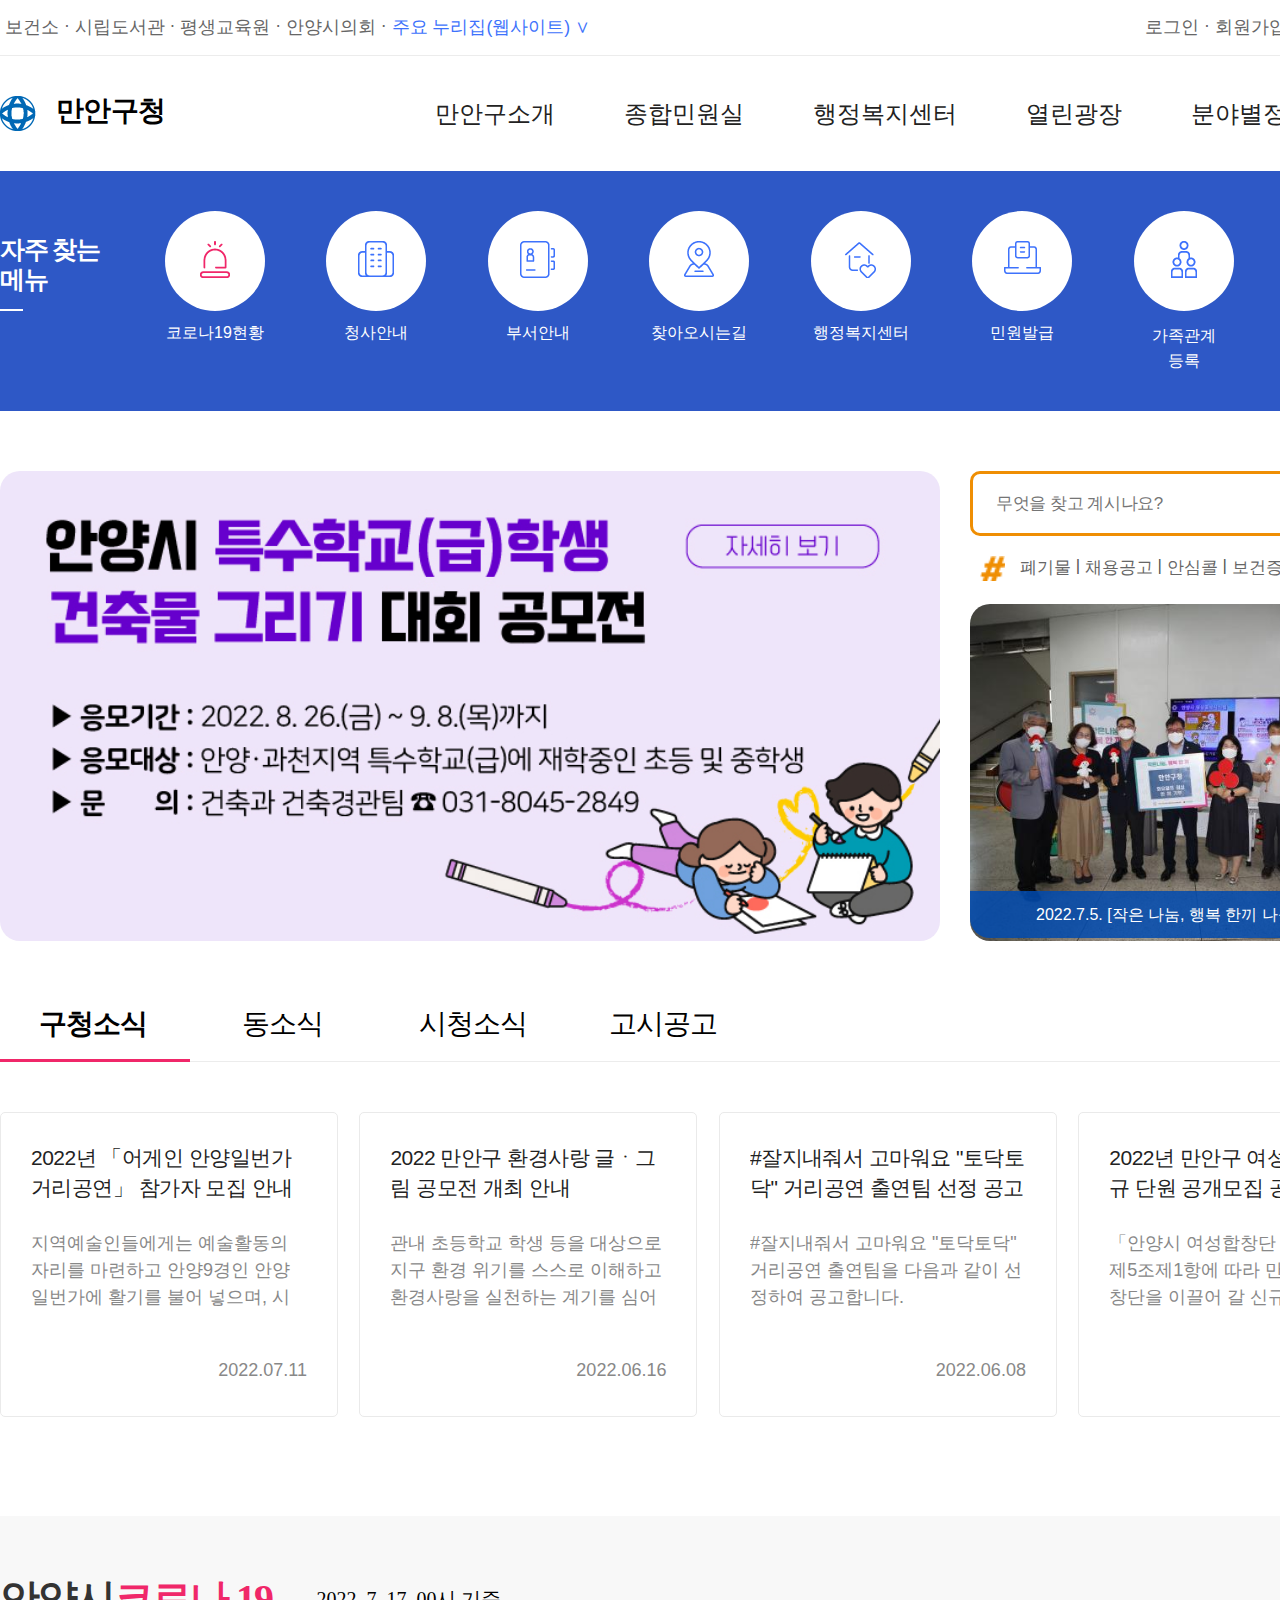
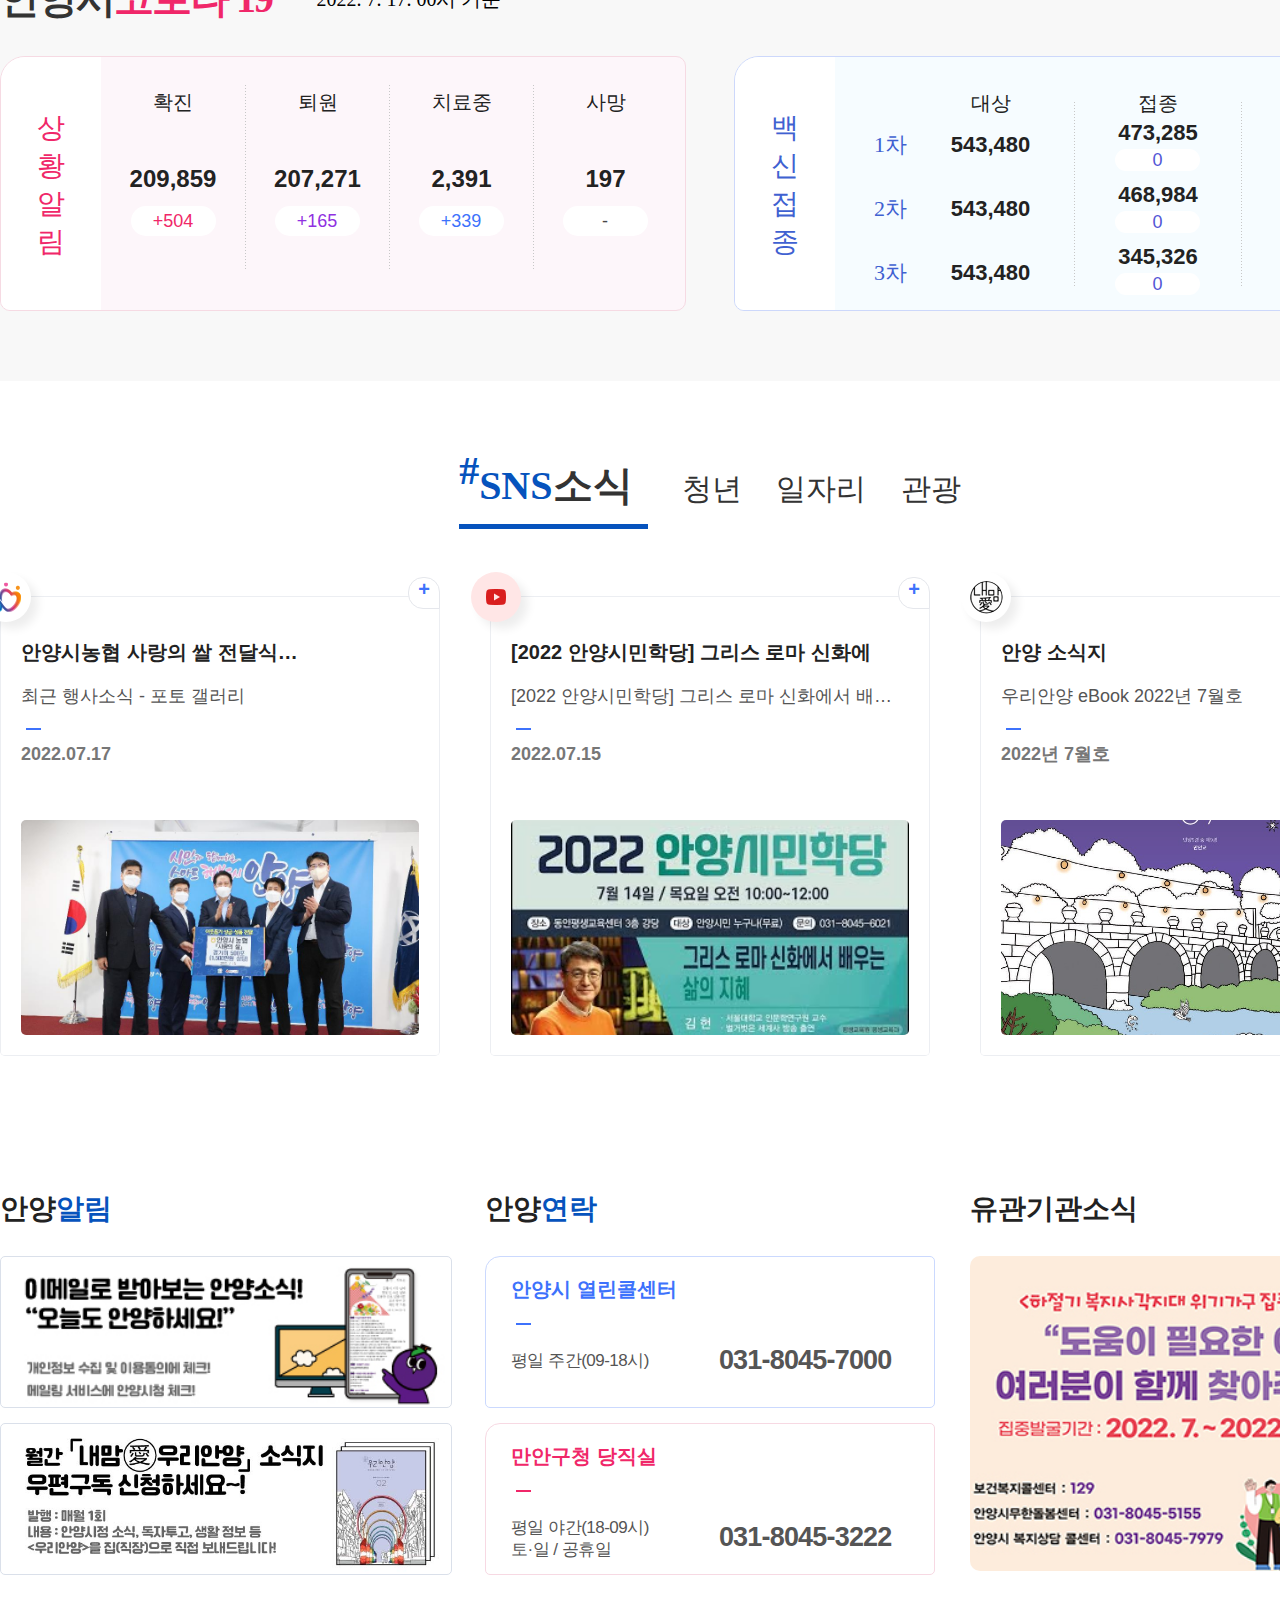
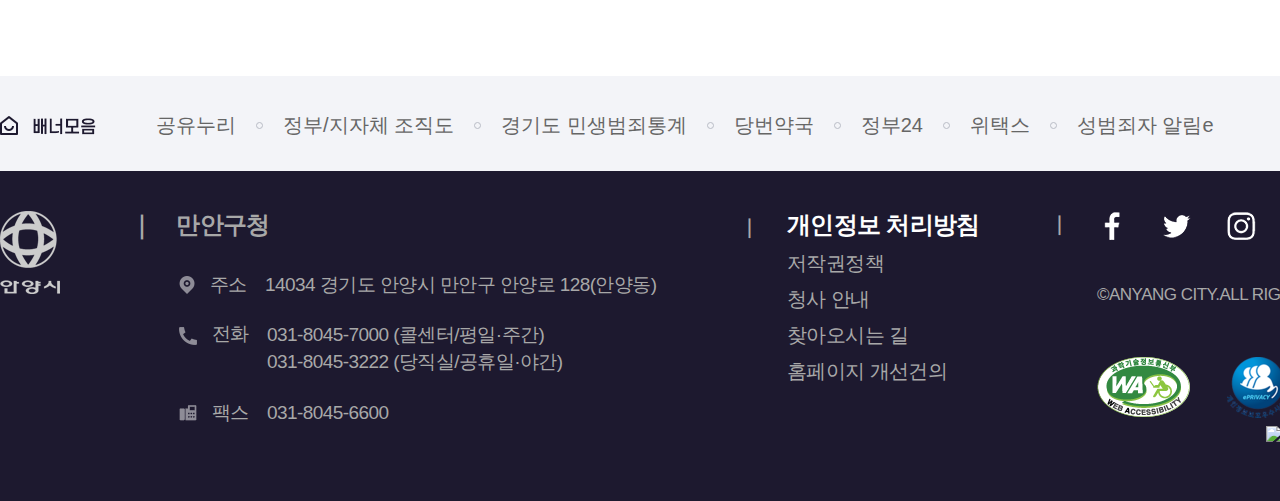
==== commit ca4ae6c7: "fix favicon, title" ====
--- a/index.html
+++ b/index.html
@@ -1,199 +1,466 @@
 ﻿<!DOCTYPE html>
 <html lang="ko">
-<head>
-	<meta charset="UTF-8">
-	<title>index</title>
-	<meta http-equiv="X-UA-Compatible" content="IE=Edge" />
-	<meta name="viewport" content="width=device-width, initial-scale=1.0" />
-	<meta name="Generator" content="Notepad++" />
-	<meta name="Author" content="김태영"/>
-	<meta name="Keywords" content="김태영, KimTaeYoung, 포트폴리오, 김태영 포트폴리오, portfolio, TaeYoung's portfolio, 프로젝트, Project, 김 태영, 김 태 영, 태영 김, 태영, rla, xo, dud, xodud, HTML5, CSS3, jQuery, 프로젝트, Portfolio, Project, 반응형웹, 반응형웹 포트폴리오, 학생 포트폴리오"/>
-	<meta name="Description" content="김태영의 포트폴리오 사이트입니다. 방문해 주셔서 감사합니다." />
-	<link rel="stylesheet" href="css/style.css"/>
-</head>
-<body>
-	<header id="header" class="cf">
-		<div id="gnbWrap">
-			<div id="gnb">
-				<ul class="gnbLeft">
-					<li class="first"><a href="subPage/sub01/index.html" tabIndex="1">보건소</a></li>
-					<li>&nbsp;&middot;&nbsp;</li>
-					<li><a href="subPage/sub02/index.html" tabIndex="2">시립도서관</a></li>
-					<li>&nbsp;&middot;&nbsp;</li>
-					<li><a href="subPage/sub03/index.html" tabIndex="3">평생교육원</a></li>
-					<li>&nbsp;&middot;&nbsp;</li>
-					<li><a href="subPage/sub01/index.html" tabIndex="4">안양시의회</a></li>
-					<li>&nbsp;&middot;&nbsp;</li>
-					<li class="last"><a href="subPage/sub02/index.html" tabIndex="5">주요 누리집(웹사이트)&nbsp;&or;</a></li>
-				</ul>
-				<ul class="gnbRight">
-					<li><a href="subPage/sub02/index.html" tabIndex="8">LANGUAGE&nbsp;&or;</a></li>
-					<li>&nbsp;&middot;&nbsp;</li>
-					<li><a href="subPage/sub01/index.html" tabIndex="7">회원가입</a></li>
-					<li>&nbsp;&middot;&nbsp;</li>
-					<li><a href="subPage/sub03/index.html" tabIndex="6">로그인</a></li>
-				</ul>
-			</div>
-		</div>		
-		<div id="logoMenuWrap">
-			<div id="menuWrap" class="cf">
-				<div id="logo" class="fl">
-					<a href="index.html" tabIndex="9"><div class="logoImg"></div><span class="logoTitle">만안구청</span></a>
-				</div>
-				<div id="menuTitle" class="fl">
-					<ul>
-						<li class="margin70 oneDepth1"><a href="subPage/sub03/index.html" tabIndex="10">만안구소개</a>
-							<div class="twoDepthWrap">
-								<div class="twoDepthText">
-									<ul class="twoDepth1">
-										<li><a href="subPage/sub01/index.html" tabIndex="11">구청장실</a></li>
-										<li><a href="subPage/sub02/index.html" tabIndex="12">지명유래</a></li>
-										<li><a href="subPage/sub03/index.html" tabIndex="13">행정구역변천사</a></li>
-										<li><a href="subPage/sub01/index.html" tabIndex="14">일반현황</a></li>
-										<li><a href="subPage/sub02/index.html" tabIndex="15">조직 및 업무</a></li>
-										<li><a href="subPage/sub03/index.html" tabIndex="16">주요전화번호</a></li>
-										<li><a href="subPage/sub01/index.html" tabIndex="17">청사안내도</a></li>
-										<li><a href="subPage/sub02/index.html" tabIndex="18">오시는길</a></li>
-										<li><a href="subPage/sub03/index.html" tabIndex="19">만안구관내도</a></li>
-									</ul>
-								</div>
-							</div>
-						</li>
-						<li class="margin70 oneDepth2"><a href="subPage/sub01/index.html" tabIndex="20">종합민원실</a>
-							<div class="twoDepthWrap">
-								<div class="twoDepthText">
-									<ul class="twoDepth2">
-										<li><a href="subPage/sub01/index.html" tabIndex="21">민원신청</a></li>
-										<li><a href="subPage/sub02/index.html" tabIndex="22">민원발급</a></li>
-										<li><a href="subPage/sub03/index.html" tabIndex="23">민원안내</a></li>
-										<li><a href="subPage/sub01/index.html" tabIndex="24">부동산중개업소 자율점검</a></li>
-									</ul>
-								</div>
-							</div>
-						</li>
-						<li class="margin70 oneDepth3"><a href="subPage/sub02/index.html" tabIndex="25">행정복지센터</a>
-							<div class="twoDepthWrap">
-								<div class="twoDepthText">
-									<ul class="twoDepth3">
-										<li><a href="subPage/sub02/index.html" tabIndex="26">안양1동</a></li>
-										<li><a href="subPage/sub03/index.html" tabIndex="27">안양2동</a></li>
-										<li><a href="subPage/sub01/index.html" tabIndex="28">안양3동</a></li>
-										<li><a href="subPage/sub02/index.html" tabIndex="29">안양4동</a></li>
-										<li><a href="subPage/sub03/index.html" tabIndex="30">안양5동</a></li>
-										<li><a href="subPage/sub01/index.html" tabIndex="31">안양6동</a></li>
-										<li><a href="subPage/sub02/index.html" tabIndex="32">안양7동</a></li>
-										<li><a href="subPage/sub03/index.html" tabIndex="33">안양8동</a></li>
-										<li><a href="subPage/sub01/index.html" tabIndex="34">안양9동</a></li>
-										<li><a href="subPage/sub02/index.html" tabIndex="35">석수1동</a></li>
-										<li><a href="subPage/sub03/index.html" tabIndex="36">석수2동</a></li>
-										<li><a href="subPage/sub01/index.html" tabIndex="37">석수3동</a></li>
-										<li><a href="subPage/sub02/index.html" tabIndex="38">박달1동</a></li>
-										<li><a href="subPage/sub03/index.html" tabIndex="39">박달2동</a></li>
-									</ul>
-								</div>
-							</div>
-						</li>
-						<li class="margin70 oneDepth4"><a href="subPage/sub03/index.html" tabIndex="40">열린광장</a>
-							<div class="twoDepthWrap">
-								<div class="twoDepthText">
-									<ul class="twoDepth4">
-										<li><a href="subPage/sub01/index.html" tabIndex="41">새소식</a></li>
-										<li><a href="subPage/sub02/index.html" tabIndex="42">시청소식</a></li>
-										<li><a href="subPage/sub03/index.html" tabIndex="43">동소식 모아보기</a></li>
-										<li><a href="subPage/sub01/index.html" tabIndex="44">부서장 업무추진비 공개</a></li>
-										<li><a href="subPage/sub02/index.html" tabIndex="45">행정정보 사전공표 자료실</a></li>
-										<li><a href="subPage/sub03/index.html" tabIndex="46">고시/공고</a></li>
-										<li><a href="subPage/sub01/index.html" tabIndex="47">사진소식</a></li>
-									</ul>
-								</div>
-							</div>
-						</li>
-						<li class="margin70 oneDepth5"><a href="subPage/sub01/index.html" tabIndex="48">분야별정보</a>
-							<div class="twoDepthWrap">
-								<div class="twoDepthText">
-									<ul class="twoDepth5">
-										<li><a href="subPage/sub02/index.html" tabIndex="49">소비자/경제</a></li>
-										<li><a href="subPage/sub03/index.html" tabIndex="50">문화/관광/체육</a></li>
-										<li><a href="subPage/sub01/index.html" tabIndex="51">복지</a></li>
-										<li><a href="subPage/sub02/index.html" tabIndex="52">교육</a></li>
-										<li><a href="subPage/sub03/index.html" tabIndex="53">환경/보건/위생</a></li>
-										<li><a href="subPage/sub01/index.html" tabIndex="54">재난/안전</a></li>
-										<li><a href="subPage/sub02/index.html" tabIndex="55">교통</a></li>
-									</ul>
-								</div>
-							</div>
-						</li>
-						<li><a href="subPage/sub03/index.html" tabIndex="56"><div class="sitemapImg"></div></a></li>
-					</ul> 
-				</div>
-			</div>
-		</div>
-		<div id="favoriteMenuWrap" class="fl">
-			<div id="favoriteMenu">
-				<div class="favoriteMenuTitle fl">
-					<h2>자주 찾는 메뉴</h2>
-					<div class="borBot"></div>
-				</div>
-				<ul>
-					<li class="oneLine"><a href="subPage/sub03/index.html" tabIndex="57"><div class="covidIcon"></div><span class="favoriteMenuText">코로나19현황</span></a></li>
-					<li class="oneLine"><a href="subPage/sub01/index.html" tabIndex="58"><div class="buildingIcon"></div><span class="favoriteMenuText">청사안내</span></a></li>
-					<li class="oneLine"><a href="subPage/sub02/index.html" tabIndex="59"><div class="bookIcon"></div><span class="favoriteMenuText">부서안내</span></a></li>
-					<li class="oneLine"><a href="subPage/sub03/index.html" tabIndex="60"><div class="mapIcon"></div><span class="favoriteMenuText">찾아오시는길</span></a></li>
-					<li class="oneLine"><a href="subPage/sub01/index.html" tabIndex="61"><div class="centerIcon"></div><span class="favoriteMenuText">행정복지센터</span></a></li>
-					<li class="oneLine"><a href="subPage/sub02/index.html" tabIndex="62"><div class="docIcon"></div><span class="favoriteMenuText">민원발급</span></a></li>
-					<li class="twoLine"><a href="subPage/sub03/index.html" tabIndex="63"><div class="famIcon"></div><span class="favoriteMenuText">가족관계<br/>등록</span></a></li>
-					<li class="last twoLine"><a href="subPage/sub01/index.html" tabIndex="64"><div class="calcIcon"></div><span class="favoriteMenuText">세금<br/>(지방세)</span></a></li>
-				</ul>
-			</div>
-		</div>
-	</header>
-		
-	<section id="slideBanner" class="cf">
-		<h2 class="blind">슬라이드 배너</h2>
-		<div id="leftSlideBanner" class="fl">
-			<a href="subPage/sub02/index.html" tabIndex="65"><div class="leftSlideBannerContent"></div></a>
-		</div>
-		<div id="rightSlideBanner" class="fl">
-			<div id="searchBox">
-				<form>
-					<fieldset>
-						<div class="searchForm">
-							<label>
-								<input type="search" class="searchQuery" name="query" id="searchQuery" title="검색어" placeholder="무엇을 찾고 계시나요?"/>
-							</label>
-							<input type="submit" title="검색" value="검색" class="searchSubmit"/>
-						</div>
-					</fieldset>
-				</form>
-				<div class="searchKeyword">
-					<div class="keywordImg fl"></div>
-					<ul>
-						<li><a href="subPage/sub03/index.html" tabIndex="66">폐기물</a></li>
-						<li>&nbsp;&#124;&nbsp;</li>
-						<li><a href="subPage/sub01/index.html" tabIndex="67">채용공고</a></li>
-						<li>&nbsp;&#124;&nbsp;</li>
-						<li><a href="subPage/sub02/index.html" tabIndex="68">안심콜</a></li>
-						<li>&nbsp;&#124;&nbsp;</li>
-						<li><a href="subPage/sub03/index.html" tabIndex="69">보건증</a></li>
-					</ul>
-					<div class="kewordControl">
-						<button class="prevButton"></button>
-						<button class="autoButton"></button>
-						<button class="nextButton"></button>
-					</div>
-				</div>
-			</div>
-			<div id="photoNews">
-				<ul>
-					<li>
-						<a href="subPage/sub01/index.html" tabIndex="70"><div class="rightSlideBannerContent">
-							<div>
-								<span>2022.7.5. [작은 나눔, 행복 한끼 나눔 캠페인]</span>
-							</div>
-						</div></a>
-					</li>
-				</ul>
-				<!-- <div class="slideControl">
+  <head>
+    <meta charset="UTF-8" />
+    <title>만안구청 - 안양시</title>
+    <meta http-equiv="X-UA-Compatible" content="IE=Edge" />
+    <meta name="viewport" content="width=device-width, initial-scale=1.0" />
+    <meta name="Generator" content="Notepad++" />
+    <meta name="Author" content="김태영" />
+    <meta
+      name="Keywords"
+      content="김태영, KimTaeYoung, 포트폴리오, 김태영 포트폴리오, portfolio, TaeYoung's portfolio, 프로젝트, Project, 김 태영, 김 태 영, 태영 김, 태영, rla, xo, dud, xodud, HTML5, CSS3, jQuery, 프로젝트, Portfolio, Project, 반응형웹, 반응형웹 포트폴리오, 학생 포트폴리오"
+    />
+    <meta
+      name="Description"
+      content="김태영의 포트폴리오 사이트입니다. 방문해 주셔서 감사합니다."
+    />
+    <link rel="shortcut icon" type="image/x-icon" href="images/index.ico" />
+    <link rel="stylesheet" href="css/style.css" />
+  </head>
+  <body>
+    <header id="header" class="cf">
+      <div id="gnbWrap">
+        <div id="gnb">
+          <ul class="gnbLeft">
+            <li class="first">
+              <a href="subPage/sub01/index.html" tabindex="1">보건소</a>
+            </li>
+            <li>&nbsp;&middot;&nbsp;</li>
+            <li>
+              <a href="subPage/sub02/index.html" tabindex="2">시립도서관</a>
+            </li>
+            <li>&nbsp;&middot;&nbsp;</li>
+            <li>
+              <a href="subPage/sub03/index.html" tabindex="3">평생교육원</a>
+            </li>
+            <li>&nbsp;&middot;&nbsp;</li>
+            <li>
+              <a href="subPage/sub01/index.html" tabindex="4">안양시의회</a>
+            </li>
+            <li>&nbsp;&middot;&nbsp;</li>
+            <li class="last">
+              <a href="subPage/sub02/index.html" tabindex="5"
+                >주요 누리집(웹사이트)&nbsp;&or;</a
+              >
+            </li>
+          </ul>
+          <ul class="gnbRight">
+            <li>
+              <a href="subPage/sub02/index.html" tabindex="8"
+                >LANGUAGE&nbsp;&or;</a
+              >
+            </li>
+            <li>&nbsp;&middot;&nbsp;</li>
+            <li>
+              <a href="subPage/sub01/index.html" tabindex="7">회원가입</a>
+            </li>
+            <li>&nbsp;&middot;&nbsp;</li>
+            <li><a href="subPage/sub03/index.html" tabindex="6">로그인</a></li>
+          </ul>
+        </div>
+      </div>
+      <div id="logoMenuWrap">
+        <div id="menuWrap" class="cf">
+          <div id="logo" class="fl">
+            <a href="index.html" tabindex="9"
+              ><div class="logoImg"></div>
+              <span class="logoTitle">만안구청</span></a
+            >
+          </div>
+          <div id="menuTitle" class="fl">
+            <ul>
+              <li class="margin70 oneDepth1">
+                <a href="subPage/sub03/index.html" tabindex="10">만안구소개</a>
+                <div class="twoDepthWrap">
+                  <div class="twoDepthText">
+                    <ul class="twoDepth1">
+                      <li>
+                        <a href="subPage/sub01/index.html" tabindex="11"
+                          >구청장실</a
+                        >
+                      </li>
+                      <li>
+                        <a href="subPage/sub02/index.html" tabindex="12"
+                          >지명유래</a
+                        >
+                      </li>
+                      <li>
+                        <a href="subPage/sub03/index.html" tabindex="13"
+                          >행정구역변천사</a
+                        >
+                      </li>
+                      <li>
+                        <a href="subPage/sub01/index.html" tabindex="14"
+                          >일반현황</a
+                        >
+                      </li>
+                      <li>
+                        <a href="subPage/sub02/index.html" tabindex="15"
+                          >조직 및 업무</a
+                        >
+                      </li>
+                      <li>
+                        <a href="subPage/sub03/index.html" tabindex="16"
+                          >주요전화번호</a
+                        >
+                      </li>
+                      <li>
+                        <a href="subPage/sub01/index.html" tabindex="17"
+                          >청사안내도</a
+                        >
+                      </li>
+                      <li>
+                        <a href="subPage/sub02/index.html" tabindex="18"
+                          >오시는길</a
+                        >
+                      </li>
+                      <li>
+                        <a href="subPage/sub03/index.html" tabindex="19"
+                          >만안구관내도</a
+                        >
+                      </li>
+                    </ul>
+                  </div>
+                </div>
+              </li>
+              <li class="margin70 oneDepth2">
+                <a href="subPage/sub01/index.html" tabindex="20">종합민원실</a>
+                <div class="twoDepthWrap">
+                  <div class="twoDepthText">
+                    <ul class="twoDepth2">
+                      <li>
+                        <a href="subPage/sub01/index.html" tabindex="21"
+                          >민원신청</a
+                        >
+                      </li>
+                      <li>
+                        <a href="subPage/sub02/index.html" tabindex="22"
+                          >민원발급</a
+                        >
+                      </li>
+                      <li>
+                        <a href="subPage/sub03/index.html" tabindex="23"
+                          >민원안내</a
+                        >
+                      </li>
+                      <li>
+                        <a href="subPage/sub01/index.html" tabindex="24"
+                          >부동산중개업소 자율점검</a
+                        >
+                      </li>
+                    </ul>
+                  </div>
+                </div>
+              </li>
+              <li class="margin70 oneDepth3">
+                <a href="subPage/sub02/index.html" tabindex="25"
+                  >행정복지센터</a
+                >
+                <div class="twoDepthWrap">
+                  <div class="twoDepthText">
+                    <ul class="twoDepth3">
+                      <li>
+                        <a href="subPage/sub02/index.html" tabindex="26"
+                          >안양1동</a
+                        >
+                      </li>
+                      <li>
+                        <a href="subPage/sub03/index.html" tabindex="27"
+                          >안양2동</a
+                        >
+                      </li>
+                      <li>
+                        <a href="subPage/sub01/index.html" tabindex="28"
+                          >안양3동</a
+                        >
+                      </li>
+                      <li>
+                        <a href="subPage/sub02/index.html" tabindex="29"
+                          >안양4동</a
+                        >
+                      </li>
+                      <li>
+                        <a href="subPage/sub03/index.html" tabindex="30"
+                          >안양5동</a
+                        >
+                      </li>
+                      <li>
+                        <a href="subPage/sub01/index.html" tabindex="31"
+                          >안양6동</a
+                        >
+                      </li>
+                      <li>
+                        <a href="subPage/sub02/index.html" tabindex="32"
+                          >안양7동</a
+                        >
+                      </li>
+                      <li>
+                        <a href="subPage/sub03/index.html" tabindex="33"
+                          >안양8동</a
+                        >
+                      </li>
+                      <li>
+                        <a href="subPage/sub01/index.html" tabindex="34"
+                          >안양9동</a
+                        >
+                      </li>
+                      <li>
+                        <a href="subPage/sub02/index.html" tabindex="35"
+                          >석수1동</a
+                        >
+                      </li>
+                      <li>
+                        <a href="subPage/sub03/index.html" tabindex="36"
+                          >석수2동</a
+                        >
+                      </li>
+                      <li>
+                        <a href="subPage/sub01/index.html" tabindex="37"
+                          >석수3동</a
+                        >
+                      </li>
+                      <li>
+                        <a href="subPage/sub02/index.html" tabindex="38"
+                          >박달1동</a
+                        >
+                      </li>
+                      <li>
+                        <a href="subPage/sub03/index.html" tabindex="39"
+                          >박달2동</a
+                        >
+                      </li>
+                    </ul>
+                  </div>
+                </div>
+              </li>
+              <li class="margin70 oneDepth4">
+                <a href="subPage/sub03/index.html" tabindex="40">열린광장</a>
+                <div class="twoDepthWrap">
+                  <div class="twoDepthText">
+                    <ul class="twoDepth4">
+                      <li>
+                        <a href="subPage/sub01/index.html" tabindex="41"
+                          >새소식</a
+                        >
+                      </li>
+                      <li>
+                        <a href="subPage/sub02/index.html" tabindex="42"
+                          >시청소식</a
+                        >
+                      </li>
+                      <li>
+                        <a href="subPage/sub03/index.html" tabindex="43"
+                          >동소식 모아보기</a
+                        >
+                      </li>
+                      <li>
+                        <a href="subPage/sub01/index.html" tabindex="44"
+                          >부서장 업무추진비 공개</a
+                        >
+                      </li>
+                      <li>
+                        <a href="subPage/sub02/index.html" tabindex="45"
+                          >행정정보 사전공표 자료실</a
+                        >
+                      </li>
+                      <li>
+                        <a href="subPage/sub03/index.html" tabindex="46"
+                          >고시/공고</a
+                        >
+                      </li>
+                      <li>
+                        <a href="subPage/sub01/index.html" tabindex="47"
+                          >사진소식</a
+                        >
+                      </li>
+                    </ul>
+                  </div>
+                </div>
+              </li>
+              <li class="margin70 oneDepth5">
+                <a href="subPage/sub01/index.html" tabindex="48">분야별정보</a>
+                <div class="twoDepthWrap">
+                  <div class="twoDepthText">
+                    <ul class="twoDepth5">
+                      <li>
+                        <a href="subPage/sub02/index.html" tabindex="49"
+                          >소비자/경제</a
+                        >
+                      </li>
+                      <li>
+                        <a href="subPage/sub03/index.html" tabindex="50"
+                          >문화/관광/체육</a
+                        >
+                      </li>
+                      <li>
+                        <a href="subPage/sub01/index.html" tabindex="51"
+                          >복지</a
+                        >
+                      </li>
+                      <li>
+                        <a href="subPage/sub02/index.html" tabindex="52"
+                          >교육</a
+                        >
+                      </li>
+                      <li>
+                        <a href="subPage/sub03/index.html" tabindex="53"
+                          >환경/보건/위생</a
+                        >
+                      </li>
+                      <li>
+                        <a href="subPage/sub01/index.html" tabindex="54"
+                          >재난/안전</a
+                        >
+                      </li>
+                      <li>
+                        <a href="subPage/sub02/index.html" tabindex="55"
+                          >교통</a
+                        >
+                      </li>
+                    </ul>
+                  </div>
+                </div>
+              </li>
+              <li>
+                <a href="subPage/sub03/index.html" tabindex="56"
+                  ><div class="sitemapImg"></div
+                ></a>
+              </li>
+            </ul>
+          </div>
+        </div>
+      </div>
+      <div id="favoriteMenuWrap" class="fl">
+        <div id="favoriteMenu">
+          <div class="favoriteMenuTitle fl">
+            <h2>자주 찾는 메뉴</h2>
+            <div class="borBot"></div>
+          </div>
+          <ul>
+            <li class="oneLine">
+              <a href="subPage/sub03/index.html" tabindex="57"
+                ><div class="covidIcon"></div>
+                <span class="favoriteMenuText">코로나19현황</span></a
+              >
+            </li>
+            <li class="oneLine">
+              <a href="subPage/sub01/index.html" tabindex="58"
+                ><div class="buildingIcon"></div>
+                <span class="favoriteMenuText">청사안내</span></a
+              >
+            </li>
+            <li class="oneLine">
+              <a href="subPage/sub02/index.html" tabindex="59"
+                ><div class="bookIcon"></div>
+                <span class="favoriteMenuText">부서안내</span></a
+              >
+            </li>
+            <li class="oneLine">
+              <a href="subPage/sub03/index.html" tabindex="60"
+                ><div class="mapIcon"></div>
+                <span class="favoriteMenuText">찾아오시는길</span></a
+              >
+            </li>
+            <li class="oneLine">
+              <a href="subPage/sub01/index.html" tabindex="61"
+                ><div class="centerIcon"></div>
+                <span class="favoriteMenuText">행정복지센터</span></a
+              >
+            </li>
+            <li class="oneLine">
+              <a href="subPage/sub02/index.html" tabindex="62"
+                ><div class="docIcon"></div>
+                <span class="favoriteMenuText">민원발급</span></a
+              >
+            </li>
+            <li class="twoLine">
+              <a href="subPage/sub03/index.html" tabindex="63"
+                ><div class="famIcon"></div>
+                <span class="favoriteMenuText">가족관계<br />등록</span></a
+              >
+            </li>
+            <li class="last twoLine">
+              <a href="subPage/sub01/index.html" tabindex="64"
+                ><div class="calcIcon"></div>
+                <span class="favoriteMenuText">세금<br />(지방세)</span></a
+              >
+            </li>
+          </ul>
+        </div>
+      </div>
+    </header>
+
+    <section id="slideBanner" class="cf">
+      <h2 class="blind">슬라이드 배너</h2>
+      <div id="leftSlideBanner" class="fl">
+        <a href="subPage/sub02/index.html" tabindex="65"
+          ><div class="leftSlideBannerContent"></div
+        ></a>
+      </div>
+      <div id="rightSlideBanner" class="fl">
+        <div id="searchBox">
+          <form>
+            <fieldset>
+              <div class="searchForm">
+                <label>
+                  <input
+                    type="search"
+                    class="searchQuery"
+                    name="query"
+                    id="searchQuery"
+                    title="검색어"
+                    placeholder="무엇을 찾고 계시나요?"
+                  />
+                </label>
+                <input
+                  type="submit"
+                  title="검색"
+                  value="검색"
+                  class="searchSubmit"
+                />
+              </div>
+            </fieldset>
+          </form>
+          <div class="searchKeyword">
+            <div class="keywordImg fl"></div>
+            <ul>
+              <li>
+                <a href="subPage/sub03/index.html" tabindex="66">폐기물</a>
+              </li>
+              <li>&nbsp;&#124;&nbsp;</li>
+              <li>
+                <a href="subPage/sub01/index.html" tabindex="67">채용공고</a>
+              </li>
+              <li>&nbsp;&#124;&nbsp;</li>
+              <li>
+                <a href="subPage/sub02/index.html" tabindex="68">안심콜</a>
+              </li>
+              <li>&nbsp;&#124;&nbsp;</li>
+              <li>
+                <a href="subPage/sub03/index.html" tabindex="69">보건증</a>
+              </li>
+            </ul>
+            <div class="kewordControl">
+              <button class="prevButton"></button>
+              <button class="autoButton"></button>
+              <button class="nextButton"></button>
+            </div>
+          </div>
+        </div>
+        <div id="photoNews">
+          <ul>
+            <li>
+              <a href="subPage/sub01/index.html" tabindex="70"
+                ><div class="rightSlideBannerContent">
+                  <div>
+                    <span>2022.7.5. [작은 나눔, 행복 한끼 나눔 캠페인]</span>
+                  </div>
+                </div></a
+              >
+            </li>
+          </ul>
+          <!-- <div class="slideControl">
 					<div class="countBox">
 						<span class="currentPage">1</span>
 						<span class="gap">/</span>
@@ -205,357 +472,484 @@
 						<button type="button" class="photoNewsNext"></button>
 					</div>
 				</div> -->
-			</div>
-			
-		</div>
-	</section>
-	<section id="tabContentsWrap" class="cf">
-		<h2 class="blind">탭메뉴</h2>
-		<div id="tabTitle">
-			<ul>
-				<li><button type="button" class="tabButton tabButtonActive firstTab"><span class="tabTitleActive">구청소식</span></button></li>
-				<li><button type="button" class="tabButton middleTab"><span>동소식</span></button></li>
-				<li><button type="button" class="tabButton middleTab"><span>시청소식</span></button></li>
-				<li><button type="button" class="tabButton"><span>고시공고</span></button></li>
-				<!-- <li><a href="#"><span>더보기</span></a></li> -->
-			</ul>
-		</div>
-		<div id="tabContent">
-			<ul>
-				<li class="mainContent"><a href="subPage/sub02/index.html" tabIndex="71">
-					<div class="title">
-						<p>2022년 「어게인 안양일번가 거리공연」 참가자 모집 안내</p>
-					</div>
-					<div class="txt">
-						<p>지역예술인들에게는 예술활동의 자리를 마련하고 안양9경인 안양일번가에 활기를 불어 넣으며, 시민들에게는 특별한 문화예술 향유의 기회를 제공하고자 재능있는 거리공연 참가자를 공개모집하오니 많은 참여 바랍니다.</p>
-					</div>
-					<span>2022.07.11</span>
-				</a></li>
-				<li class="mainContent"><a href="subPage/sub03/index.html" tabIndex="72">
-					<div class="title">
-						<p>2022 만안구 환경사랑 글ㆍ그림 공모전 개최 안내</p>
-					</div>
-					<div class="txt">
-						<p>관내 초등학교 학생 등을 대상으로 지구 환경 위기를 스스로 이해하고 환경사랑을 실천하는 계기를 심어주고자 「2022 만안구 환경사랑 글‧그림 공모전」 을 개최하오니 많은 관심과 참여 바랍니다.</p>
-					</div>
-					<span>2022.06.16</span>
-				</a></li>
-				<li class="mainContent"><a href="subPage/sub01/index.html" tabIndex="73">
-					<div class="title">
-						<p>#잘지내줘서 고마워요 "토닥토닥" 거리공연 출연팀 선정 공고</p>
-					</div>
-					<div class="txt">
-						<p>#잘지내줘서 고마워요 "토닥토닥" 거리공연 출연팀을 다음과 같이 선정하여 공고합니다.</p>
-					</div>
-					<span>2022.06.08</span>
-				</a></li>
-				<li class="last"><a href="subPage/sub02/index.html" tabIndex="74">
-					<div class="title">
-						<p>2022년 만안구 여성합창단 신규 단원 공개모집 공고</p>
-					</div>
-					<div class="txt">
-						<p>「안양시 여성합창단 지원 조례」제5조제1항에 따라 만안구 여성합창단을 이끌어 갈 신규 단원을 다음과 같이 모집합니다.</p>
-					</div>
-					<span>2022.06.08</span>
-				</a></li>
-			</ul>
-		</div>
-	</section>
-	<section id="covidWrap" class="cf">
-		<div id="covidTitle">
-			<h2>안양시<span>코로나 19</span></h2>
-			<p>2022. 7. 17. 00시 기준</p>
-			<div class="viewDetails"><div class="detailsBtn"><span class="txt">자세히</span><a href="subPage/sub03/index.html" tabIndex="75"><span class="plus">+</span></a></div></div>
-		</div>
-		<div id="covidInfo" class="cf">
-			<div id="covidSituation" class="fl">
-				<h3><span>상<br/>황<br/>알<br/>림</span></h3>
-				<div class="covidSituationInner">
-					<ul>
-						<li>
-							<span>확진</span>
-							<p class="divLine">-</p>
-							<p>209,859</p>
-							<span class="confirmedIncrease">+504</span>
-						</li>
-						<li>
-							<div class="dotImg"></div>
-							<span>퇴원</span>
-							<p class="divLine">-</p>
-							<p>207,271</p>
-							<span class="dischargeIncrease">+165</span>
-						</li>
-						<li>
-							<div class="dotImg"></div>
-							<span>치료중</span>
-							<p class="divLine">-</p>
-							<p>2,391</p>
-							<span class="cureIncrease">+339</span>
-						</li>
-						<li>
-							<div class="dotImg"></div>
-							<span>사망</span>
-							<p class="divLine">-</p>
-							<p>197</p>
-							<span class="deadIncrease">-</span>
-						</li>
-					</ul>
-				</div>
-			</div>
-			<div id="covidVaccine" class="fl">
-				<h3><span>백<br/>신<br/>접<br/>종</span></h3>
-				<div class="covidVacInner fl">
-					<div class="vacTitle">
-						<span>1차</span>
-						<span>2차</span>
-						<span>3차</span>
-					</div>
-					<ul>
-						<li class="vacTarget">
-							<div class="vacTargetFisrt">
-								<span class="targetTitleFst">대상</span>
-								<p>543,480</p>
-							</div>
-							<div class="vacTargetSecond">
-								<span class="targetTitleSnd">대상</span>
-								<p>543,480</p>
-							</div>
-							<div class="vacTargetThird">
-								<span class="targetTitleTrd">대상</span>
-								<p>543,480</p>
-							</div>	
-						</li>
-						<li class="vacInoculation">
-							<div class="vacInocFirst">
-								<div class="dotImg"></div>
-								<span class="inocTitleFst">접종</span>
-								<p class="inocNum">473,285</p>
-								<p class="inocIncrease">0</p>
-							</div>
-							<div class="vacInocSecond">								
-								<span class="inocTitleSnd">접종</span>
-								<p class="inocNumSecond">468,984</p>
-								<p class="inocIncrease">0</p>
-							</div>
-							<div class="vacInocThird">
-								<span class="inocTitleTrd">접종</span>
-								<p class="inocNumThird">345,326</p>
-								<p class="inocIncrease">0</p>
-							</div>	
-						</li>
-						<li class="vacInocRate">
-							<div class="vacInocRateFirst">
-								<div class="dotImg"></div>
-								<span class="inocRateTitleFst">접종률</span>
-								<p class="inocRate">87.1%</p>
-							</div>
-							<div class="vacInocRateSecond">
-								<span class="inocRateTitleSnd">접종률</span>
-								<p class="inocRateSecond">86.3%</p>
-							</div>
-							<div class="vacInocRateThird">
-								<span class="targetTitleTrd">접종률</span>
-								<p class="inocRateThird">63.5%</p>
-							</div>	
-						</li>
-					</ul>					
-				</div>			
-			</div>
-		</div>
-	</section>
-	<section id="snsContentsWrap">
-		<div id="snsContentsTitle">
-			<ul class="tabList">
-				<li class="tabMenuTitle active">
-					<button type="button" class="tabBtn">
-						<span><b>SNS</b>소식</span>
-					</button>
-				</li>
-				<li class="tabMenuTitle">
-					<button type="button" class="tabBtn">
-						<span class="notActive">청년</span>
-					</button>
-				</li>
-				<li class="tabMenuTitle">
-					<button type="button" class="tabBtn">
-						<span class="notActive">일자리</span>
-					</button>
-				</li>
-				<li class="tabMenuTitle">
-					<button type="button" class="tabBtn">
-						<span class="notActive">관광</span>
-					</button>
-				</li>
-			</ul>
-		</div>
-		<div id="snsContents">
-			<div id="snsLeftContent" class="fl">
-				<div class="snsAnyang">
-					<a href="subPage/sub01/index.html" tabIndex="76">
-						<div class="ayImgWrap"><div class="ayImg"></div><h4><span class="blind">안양SNS</span></h4></div>
-						<span class="ayTitle">안양시농협 사랑의 쌀 전달식…</span>
-						<p class="text">최근 행사소식 - 포토 갤러리</p>
-						<p class="divLine"></p>
-						<span class="date">2022.07.17</span>
-						<div class="thumbnail"></div>
-						<span class="more">+</span>
-					</a>
-				</div>
-			</div>
-			<div id="snsMiddleContent" class="fl">
-				<div class="ytAnyang">
-					<a href="subPage/sub02/index.html" tabIndex="77">
-						<div class="ytImgWrap"><div class="ytImg"></div><h4><span class="blind">안양유튜브</span></h4></div>
-						<span class="ytTitle">[2022 안양시민학당] 그리스 로마 신화에서…</span>
-						<p class="text">[2022 안양시민학당] 그리스 로마 신화에서 배우는 삶의 지혜｜김헌 교수</p>
-						<p class="divLine"></p>
-						<span class="date">2022.07.15</span>
-						<div class="thumbnail"></div>
-						<span class="more">+</span>
-					</a>
-				</div>
-			</div>
-			<div id="snsRightContent" class="fl">
-				<div class="ayNewsletter">
-					<a href="subPage/sub03/index.html" tabIndex="78">
-						<div class="nlImgWrap"><div class="nlImg"></div><h4><span class="blind">안양뉴스레터</span></h4></div>
-						<span class="newsletterTitle">안양 소식지</span>
-						<p class="text">우리안양 eBook 2022년 7월호</p>
-						<p class="divLine"></p>
-						<span class="date">2022년 7월호</span>
-						<div class="thumbnail"></div>
-						<span class="more">+</span>
-					</a>
-				</div>				
-			</div>
-		</div>
-	</section>
-	<section id="newsWrap">
-		<div id="news">
-			<div id="leftNews" class="fl">
-				<div id="leftNewsTitle">
-					<h2>안양<span>알림</span></h2>
-				</div>
-				<div id="leftNewsSlide">			
-					<a href="subPage/sub01/index.html" tabIndex="79"><div id="leftTopNews"></div></a>
-					<a href="subPage/sub02/index.html" tabIndex="80"><div id="leftBotNews"></div></a>
-				</div>
-			</div>			
-			<div id="middleNews" class="fl">
-				<div id="midNewsTitle">
-					<h2>안양<span>연락</span></h2>
-				</div>
-				<div id="contact">
-					<div id="midTopNews">
-						<h3>안양시 열린콜센터</h3>
-						<p class="divLine"></p>
-						<div class="numberBox">
-							<p class="txt">평일 주간(09-18시)</p>
-							<span class="num">031-8045-7000</span>
-						</div>
-					</div>
-					<div id="midBotNews">
-						<h3>만안구청 당직실</h3>
-						<p class="divLine"></p>
-						<div class="numberBox">
-							<p class="txt">평일 야간(18-09시)<br/>토·일 / 공휴일</p>
-							<span class="num">031-8045-3222</span>
-						</div>
-					</div>
-				</div>
-			</div>
-			<div id="rightNews" class="fl">
-				<div id="rightNewsTitle">
-					<h2>유관기관소식</h2>
-				</div>
-				<a href="subPage/sub03/index.html" tabIndex="81"><div id="rightNewsContent"></div></a>
-			</div>
-		</div>
-	</section>	
-	<section id="bannerCompWrap">
-		<h2 class="blind">배너모음</h2>
-		<div id="bannerComp">
-			<div class="bannerTitle"></div>
-			<div class="bannerMenu">
-				<ul>
-					<li><a href="subPage/sub01/index.html" tabIndex="82">공유누리</a></li>
-					<li><div class="divDot"></div></li>
-					<li><a href="subPage/sub02/index.html" tabIndex="83">정부/지자체 조직도</a></li>
-					<li><div class="divDot"></div></li>
-					<li><a href="subPage/sub03/index.html" tabIndex="84">경기도 민생범죄통계</a></li>
-					<li><div class="divDot"></div></li>
-					<li><a href="subPage/sub01/index.html" tabIndex="85">당번약국</a></li>
-					<li><div class="divDot"></div></li>
-					<li><a href="subPage/sub02/index.html" tabIndex="86">정부24</a></li>
-					<li><div class="divDot"></div></li>
-					<li><a href="subPage/sub03/index.html" tabIndex="87">위택스</a></li>
-					<li><div class="divDot"></div></li>
-					<li><a href="subPage/sub01/index.html" tabIndex="88">성범죄자 알림e</a></li>				
-				</ul>
-			</div>
-			<div class="bannerControl">
-				<button type="button" class="prevButton"></button>
-				<button type="button" class="autoButton"></button>
-				<button type="button" class="nextButton"></button>
-			</div>
-		</div>
-	</section>
-	
-	<footer id="footerWrap" class="cf">
-		<div id="footer">
-			<div id="footerLogo" class="fl">
-				<div class="fLogoImg"></div>
-			</div>
-			<div id="ayAddress" class="fl">
-				<h3>만안구청</h3>
-				<ul class="ayInfo">
-					<li class="ayAddress">
-						<div class="addressImg"></div>
-						<span class="title">주소</span>
-						<span class="text">14034 경기도 안양시 만안구 안양로 128(안양동)</span>
-					</li>
-					<li class="ayContact">
-						<div class="contactImg"></div>
-						<span class="title">전화</span>
-						<span class="text">031-8045-7000 (콜센터/평일·주간)<br/>031-8045-3222 (당직실/공휴일·야간)</span>
-					</li>
-					<li class="ayFax">
-						<div class="faxImg"></div>
-						<span class="title">팩스</span>
-						<span class="text">031-8045-6600</span>
-					</li>
-				</ul>
-			</div>
-			<div id="privacyPolicy" class="fl">
-				<h3><a href="subPage/sub02/index.html" tabIndex="89">개인정보 처리방침</a></h3>
-				<ul>
-					<li class="policy"><a href="subPage/sub03/index.html" tabIndex="90">저작권정책</a></li>
-					<li class="policy"><a href="subPage/sub01/index.html" tabIndex="91">청사 안내</a></li>
-					<li class="policy"><a href="subPage/sub02/index.html" tabIndex="92">찾아오시는 길</a></li>
-					<li class="policy"><a href="subPage/sub03/index.html" tabIndex="93">홈페이지 개선건의</a></li>
-				</ul>
-			</div>
-			<div id="copyright" class="fl">
-				<h3><span class="blind">저작권</span></h3>
-				<ul class="footerSns">
-					<li class="footerFacebook"><a href="subPage/sub01/index.html" tabIndex="94"><div class="facebookImg"></div></a></li>
-					<li class="footerTwitter"><a href="subPage/sub02/index.html" tabIndex="95"><div class="twitterImg"></div></a></li>
-					<li class="footerInstagram"><a href="subPage/sub03/index.html" tabIndex="96"><div class="instagramImg"></div></a></li>
-					<li class="footerYoutube"><a href="subPage/sub01/index.html" tabIndex="97"><div class="youtubeImg"></div></a></li>
-					<li class="footerBlog"><a href="subPage/sub02/index.html" tabIndex="98"><div class="blogImg"></div></a></li>
-				</ul>
-				<p class="copy">&copy;ANYANG CITY.ALL RIGHTS RESERVED.</p>
-				<div class="accessibility"></div>
-				<div class="eprivacy"></div>
-			</div>
-			<p class="fr">
-				<a href="http://jigsaw.w3.org/css-validator/check/referer">
-					<img style="border:0;width:88px;height:31px"
-					src="http://jigsaw.w3.org/css-validator/images/vcss"
-					alt="올바른 CSS입니다!" />
-				</a>
-			</p>
-		</div>
-	</footer>
-</body>
-</html>+        </div>
+      </div>
+    </section>
+    <section id="tabContentsWrap" class="cf">
+      <h2 class="blind">탭메뉴</h2>
+      <div id="tabTitle">
+        <ul>
+          <li>
+            <button type="button" class="tabButton tabButtonActive firstTab">
+              <span class="tabTitleActive">구청소식</span>
+            </button>
+          </li>
+          <li>
+            <button type="button" class="tabButton middleTab">
+              <span>동소식</span>
+            </button>
+          </li>
+          <li>
+            <button type="button" class="tabButton middleTab">
+              <span>시청소식</span>
+            </button>
+          </li>
+          <li>
+            <button type="button" class="tabButton">
+              <span>고시공고</span>
+            </button>
+          </li>
+          <!-- <li><a href="#"><span>더보기</span></a></li> -->
+        </ul>
+      </div>
+      <div id="tabContent">
+        <ul>
+          <li class="mainContent">
+            <a href="subPage/sub02/index.html" tabindex="71">
+              <div class="title">
+                <p>2022년 「어게인 안양일번가 거리공연」 참가자 모집 안내</p>
+              </div>
+              <div class="txt">
+                <p>
+                  지역예술인들에게는 예술활동의 자리를 마련하고 안양9경인
+                  안양일번가에 활기를 불어 넣으며, 시민들에게는 특별한 문화예술
+                  향유의 기회를 제공하고자 재능있는 거리공연 참가자를
+                  공개모집하오니 많은 참여 바랍니다.
+                </p>
+              </div>
+              <span>2022.07.11</span>
+            </a>
+          </li>
+          <li class="mainContent">
+            <a href="subPage/sub03/index.html" tabindex="72">
+              <div class="title">
+                <p>2022 만안구 환경사랑 글ㆍ그림 공모전 개최 안내</p>
+              </div>
+              <div class="txt">
+                <p>
+                  관내 초등학교 학생 등을 대상으로 지구 환경 위기를 스스로
+                  이해하고 환경사랑을 실천하는 계기를 심어주고자 「2022 만안구
+                  환경사랑 글‧그림 공모전」 을 개최하오니 많은 관심과 참여
+                  바랍니다.
+                </p>
+              </div>
+              <span>2022.06.16</span>
+            </a>
+          </li>
+          <li class="mainContent">
+            <a href="subPage/sub01/index.html" tabindex="73">
+              <div class="title">
+                <p>#잘지내줘서 고마워요 "토닥토닥" 거리공연 출연팀 선정 공고</p>
+              </div>
+              <div class="txt">
+                <p>
+                  #잘지내줘서 고마워요 "토닥토닥" 거리공연 출연팀을 다음과 같이
+                  선정하여 공고합니다.
+                </p>
+              </div>
+              <span>2022.06.08</span>
+            </a>
+          </li>
+          <li class="last">
+            <a href="subPage/sub02/index.html" tabindex="74">
+              <div class="title">
+                <p>2022년 만안구 여성합창단 신규 단원 공개모집 공고</p>
+              </div>
+              <div class="txt">
+                <p>
+                  「안양시 여성합창단 지원 조례」제5조제1항에 따라 만안구
+                  여성합창단을 이끌어 갈 신규 단원을 다음과 같이 모집합니다.
+                </p>
+              </div>
+              <span>2022.06.08</span>
+            </a>
+          </li>
+        </ul>
+      </div>
+    </section>
+    <section id="covidWrap" class="cf">
+      <div id="covidTitle">
+        <h2>안양시<span>코로나 19</span></h2>
+        <p>2022. 7. 17. 00시 기준</p>
+        <div class="viewDetails">
+          <div class="detailsBtn">
+            <span class="txt">자세히</span
+            ><a href="subPage/sub03/index.html" tabindex="75"
+              ><span class="plus">+</span></a
+            >
+          </div>
+        </div>
+      </div>
+      <div id="covidInfo" class="cf">
+        <div id="covidSituation" class="fl">
+          <h3>
+            <span>상<br />황<br />알<br />림</span>
+          </h3>
+          <div class="covidSituationInner">
+            <ul>
+              <li>
+                <span>확진</span>
+                <p class="divLine">-</p>
+                <p>209,859</p>
+                <span class="confirmedIncrease">+504</span>
+              </li>
+              <li>
+                <div class="dotImg"></div>
+                <span>퇴원</span>
+                <p class="divLine">-</p>
+                <p>207,271</p>
+                <span class="dischargeIncrease">+165</span>
+              </li>
+              <li>
+                <div class="dotImg"></div>
+                <span>치료중</span>
+                <p class="divLine">-</p>
+                <p>2,391</p>
+                <span class="cureIncrease">+339</span>
+              </li>
+              <li>
+                <div class="dotImg"></div>
+                <span>사망</span>
+                <p class="divLine">-</p>
+                <p>197</p>
+                <span class="deadIncrease">-</span>
+              </li>
+            </ul>
+          </div>
+        </div>
+        <div id="covidVaccine" class="fl">
+          <h3>
+            <span>백<br />신<br />접<br />종</span>
+          </h3>
+          <div class="covidVacInner fl">
+            <div class="vacTitle">
+              <span>1차</span>
+              <span>2차</span>
+              <span>3차</span>
+            </div>
+            <ul>
+              <li class="vacTarget">
+                <div class="vacTargetFisrt">
+                  <span class="targetTitleFst">대상</span>
+                  <p>543,480</p>
+                </div>
+                <div class="vacTargetSecond">
+                  <span class="targetTitleSnd">대상</span>
+                  <p>543,480</p>
+                </div>
+                <div class="vacTargetThird">
+                  <span class="targetTitleTrd">대상</span>
+                  <p>543,480</p>
+                </div>
+              </li>
+              <li class="vacInoculation">
+                <div class="vacInocFirst">
+                  <div class="dotImg"></div>
+                  <span class="inocTitleFst">접종</span>
+                  <p class="inocNum">473,285</p>
+                  <p class="inocIncrease">0</p>
+                </div>
+                <div class="vacInocSecond">
+                  <span class="inocTitleSnd">접종</span>
+                  <p class="inocNumSecond">468,984</p>
+                  <p class="inocIncrease">0</p>
+                </div>
+                <div class="vacInocThird">
+                  <span class="inocTitleTrd">접종</span>
+                  <p class="inocNumThird">345,326</p>
+                  <p class="inocIncrease">0</p>
+                </div>
+              </li>
+              <li class="vacInocRate">
+                <div class="vacInocRateFirst">
+                  <div class="dotImg"></div>
+                  <span class="inocRateTitleFst">접종률</span>
+                  <p class="inocRate">87.1%</p>
+                </div>
+                <div class="vacInocRateSecond">
+                  <span class="inocRateTitleSnd">접종률</span>
+                  <p class="inocRateSecond">86.3%</p>
+                </div>
+                <div class="vacInocRateThird">
+                  <span class="targetTitleTrd">접종률</span>
+                  <p class="inocRateThird">63.5%</p>
+                </div>
+              </li>
+            </ul>
+          </div>
+        </div>
+      </div>
+    </section>
+    <section id="snsContentsWrap">
+      <div id="snsContentsTitle">
+        <ul class="tabList">
+          <li class="tabMenuTitle active">
+            <button type="button" class="tabBtn">
+              <span><b>SNS</b>소식</span>
+            </button>
+          </li>
+          <li class="tabMenuTitle">
+            <button type="button" class="tabBtn">
+              <span class="notActive">청년</span>
+            </button>
+          </li>
+          <li class="tabMenuTitle">
+            <button type="button" class="tabBtn">
+              <span class="notActive">일자리</span>
+            </button>
+          </li>
+          <li class="tabMenuTitle">
+            <button type="button" class="tabBtn">
+              <span class="notActive">관광</span>
+            </button>
+          </li>
+        </ul>
+      </div>
+      <div id="snsContents">
+        <div id="snsLeftContent" class="fl">
+          <div class="snsAnyang">
+            <a href="subPage/sub01/index.html" tabindex="76">
+              <div class="ayImgWrap">
+                <div class="ayImg"></div>
+                <h4><span class="blind">안양SNS</span></h4>
+              </div>
+              <span class="ayTitle">안양시농협 사랑의 쌀 전달식…</span>
+              <p class="text">최근 행사소식 - 포토 갤러리</p>
+              <p class="divLine"></p>
+              <span class="date">2022.07.17</span>
+              <div class="thumbnail"></div>
+              <span class="more">+</span>
+            </a>
+          </div>
+        </div>
+        <div id="snsMiddleContent" class="fl">
+          <div class="ytAnyang">
+            <a href="subPage/sub02/index.html" tabindex="77">
+              <div class="ytImgWrap">
+                <div class="ytImg"></div>
+                <h4><span class="blind">안양유튜브</span></h4>
+              </div>
+              <span class="ytTitle"
+                >[2022 안양시민학당] 그리스 로마 신화에서…</span
+              >
+              <p class="text">
+                [2022 안양시민학당] 그리스 로마 신화에서 배우는 삶의 지혜｜김헌
+                교수
+              </p>
+              <p class="divLine"></p>
+              <span class="date">2022.07.15</span>
+              <div class="thumbnail"></div>
+              <span class="more">+</span>
+            </a>
+          </div>
+        </div>
+        <div id="snsRightContent" class="fl">
+          <div class="ayNewsletter">
+            <a href="subPage/sub03/index.html" tabindex="78">
+              <div class="nlImgWrap">
+                <div class="nlImg"></div>
+                <h4><span class="blind">안양뉴스레터</span></h4>
+              </div>
+              <span class="newsletterTitle">안양 소식지</span>
+              <p class="text">우리안양 eBook 2022년 7월호</p>
+              <p class="divLine"></p>
+              <span class="date">2022년 7월호</span>
+              <div class="thumbnail"></div>
+              <span class="more">+</span>
+            </a>
+          </div>
+        </div>
+      </div>
+    </section>
+    <section id="newsWrap">
+      <div id="news">
+        <div id="leftNews" class="fl">
+          <div id="leftNewsTitle">
+            <h2>안양<span>알림</span></h2>
+          </div>
+          <div id="leftNewsSlide">
+            <a href="subPage/sub01/index.html" tabindex="79"
+              ><div id="leftTopNews"></div
+            ></a>
+            <a href="subPage/sub02/index.html" tabindex="80"
+              ><div id="leftBotNews"></div
+            ></a>
+          </div>
+        </div>
+        <div id="middleNews" class="fl">
+          <div id="midNewsTitle">
+            <h2>안양<span>연락</span></h2>
+          </div>
+          <div id="contact">
+            <div id="midTopNews">
+              <h3>안양시 열린콜센터</h3>
+              <p class="divLine"></p>
+              <div class="numberBox">
+                <p class="txt">평일 주간(09-18시)</p>
+                <span class="num">031-8045-7000</span>
+              </div>
+            </div>
+            <div id="midBotNews">
+              <h3>만안구청 당직실</h3>
+              <p class="divLine"></p>
+              <div class="numberBox">
+                <p class="txt">평일 야간(18-09시)<br />토·일 / 공휴일</p>
+                <span class="num">031-8045-3222</span>
+              </div>
+            </div>
+          </div>
+        </div>
+        <div id="rightNews" class="fl">
+          <div id="rightNewsTitle">
+            <h2>유관기관소식</h2>
+          </div>
+          <a href="subPage/sub03/index.html" tabindex="81"
+            ><div id="rightNewsContent"></div
+          ></a>
+        </div>
+      </div>
+    </section>
+    <section id="bannerCompWrap">
+      <h2 class="blind">배너모음</h2>
+      <div id="bannerComp">
+        <div class="bannerTitle"></div>
+        <div class="bannerMenu">
+          <ul>
+            <li>
+              <a href="subPage/sub01/index.html" tabindex="82">공유누리</a>
+            </li>
+            <li><div class="divDot"></div></li>
+            <li>
+              <a href="subPage/sub02/index.html" tabindex="83"
+                >정부/지자체 조직도</a
+              >
+            </li>
+            <li><div class="divDot"></div></li>
+            <li>
+              <a href="subPage/sub03/index.html" tabindex="84"
+                >경기도 민생범죄통계</a
+              >
+            </li>
+            <li><div class="divDot"></div></li>
+            <li>
+              <a href="subPage/sub01/index.html" tabindex="85">당번약국</a>
+            </li>
+            <li><div class="divDot"></div></li>
+            <li><a href="subPage/sub02/index.html" tabindex="86">정부24</a></li>
+            <li><div class="divDot"></div></li>
+            <li><a href="subPage/sub03/index.html" tabindex="87">위택스</a></li>
+            <li><div class="divDot"></div></li>
+            <li>
+              <a href="subPage/sub01/index.html" tabindex="88"
+                >성범죄자 알림e</a
+              >
+            </li>
+          </ul>
+        </div>
+        <div class="bannerControl">
+          <button type="button" class="prevButton"></button>
+          <button type="button" class="autoButton"></button>
+          <button type="button" class="nextButton"></button>
+        </div>
+      </div>
+    </section>
+
+    <footer id="footerWrap" class="cf">
+      <div id="footer">
+        <div id="footerLogo" class="fl">
+          <div class="fLogoImg"></div>
+        </div>
+        <div id="ayAddress" class="fl">
+          <h3>만안구청</h3>
+          <ul class="ayInfo">
+            <li class="ayAddress">
+              <div class="addressImg"></div>
+              <span class="title">주소</span>
+              <span class="text"
+                >14034 경기도 안양시 만안구 안양로 128(안양동)</span
+              >
+            </li>
+            <li class="ayContact">
+              <div class="contactImg"></div>
+              <span class="title">전화</span>
+              <span class="text"
+                >031-8045-7000 (콜센터/평일·주간)<br />031-8045-3222
+                (당직실/공휴일·야간)</span
+              >
+            </li>
+            <li class="ayFax">
+              <div class="faxImg"></div>
+              <span class="title">팩스</span>
+              <span class="text">031-8045-6600</span>
+            </li>
+          </ul>
+        </div>
+        <div id="privacyPolicy" class="fl">
+          <h3>
+            <a href="subPage/sub02/index.html" tabindex="89"
+              >개인정보 처리방침</a
+            >
+          </h3>
+          <ul>
+            <li class="policy">
+              <a href="subPage/sub03/index.html" tabindex="90">저작권정책</a>
+            </li>
+            <li class="policy">
+              <a href="subPage/sub01/index.html" tabindex="91">청사 안내</a>
+            </li>
+            <li class="policy">
+              <a href="subPage/sub02/index.html" tabindex="92">찾아오시는 길</a>
+            </li>
+            <li class="policy">
+              <a href="subPage/sub03/index.html" tabindex="93"
+                >홈페이지 개선건의</a
+              >
+            </li>
+          </ul>
+        </div>
+        <div id="copyright" class="fl">
+          <h3><span class="blind">저작권</span></h3>
+          <ul class="footerSns">
+            <li class="footerFacebook">
+              <a href="subPage/sub01/index.html" tabindex="94"
+                ><div class="facebookImg"></div
+              ></a>
+            </li>
+            <li class="footerTwitter">
+              <a href="subPage/sub02/index.html" tabindex="95"
+                ><div class="twitterImg"></div
+              ></a>
+            </li>
+            <li class="footerInstagram">
+              <a href="subPage/sub03/index.html" tabindex="96"
+                ><div class="instagramImg"></div
+              ></a>
+            </li>
+            <li class="footerYoutube">
+              <a href="subPage/sub01/index.html" tabindex="97"
+                ><div class="youtubeImg"></div
+              ></a>
+            </li>
+            <li class="footerBlog">
+              <a href="subPage/sub02/index.html" tabindex="98"
+                ><div class="blogImg"></div
+              ></a>
+            </li>
+          </ul>
+          <p class="copy">&copy;ANYANG CITY.ALL RIGHTS RESERVED.</p>
+          <div class="accessibility"></div>
+          <div class="eprivacy"></div>
+        </div>
+        <p class="fr">
+          <a href="http://jigsaw.w3.org/css-validator/check/referer">
+            <img
+              style="border: 0; width: 88px; height: 31px"
+              src="http://jigsaw.w3.org/css-validator/images/vcss"
+              alt="올바른 CSS입니다!"
+            />
+          </a>
+        </p>
+      </div>
+    </footer>
+  </body>
+</html>
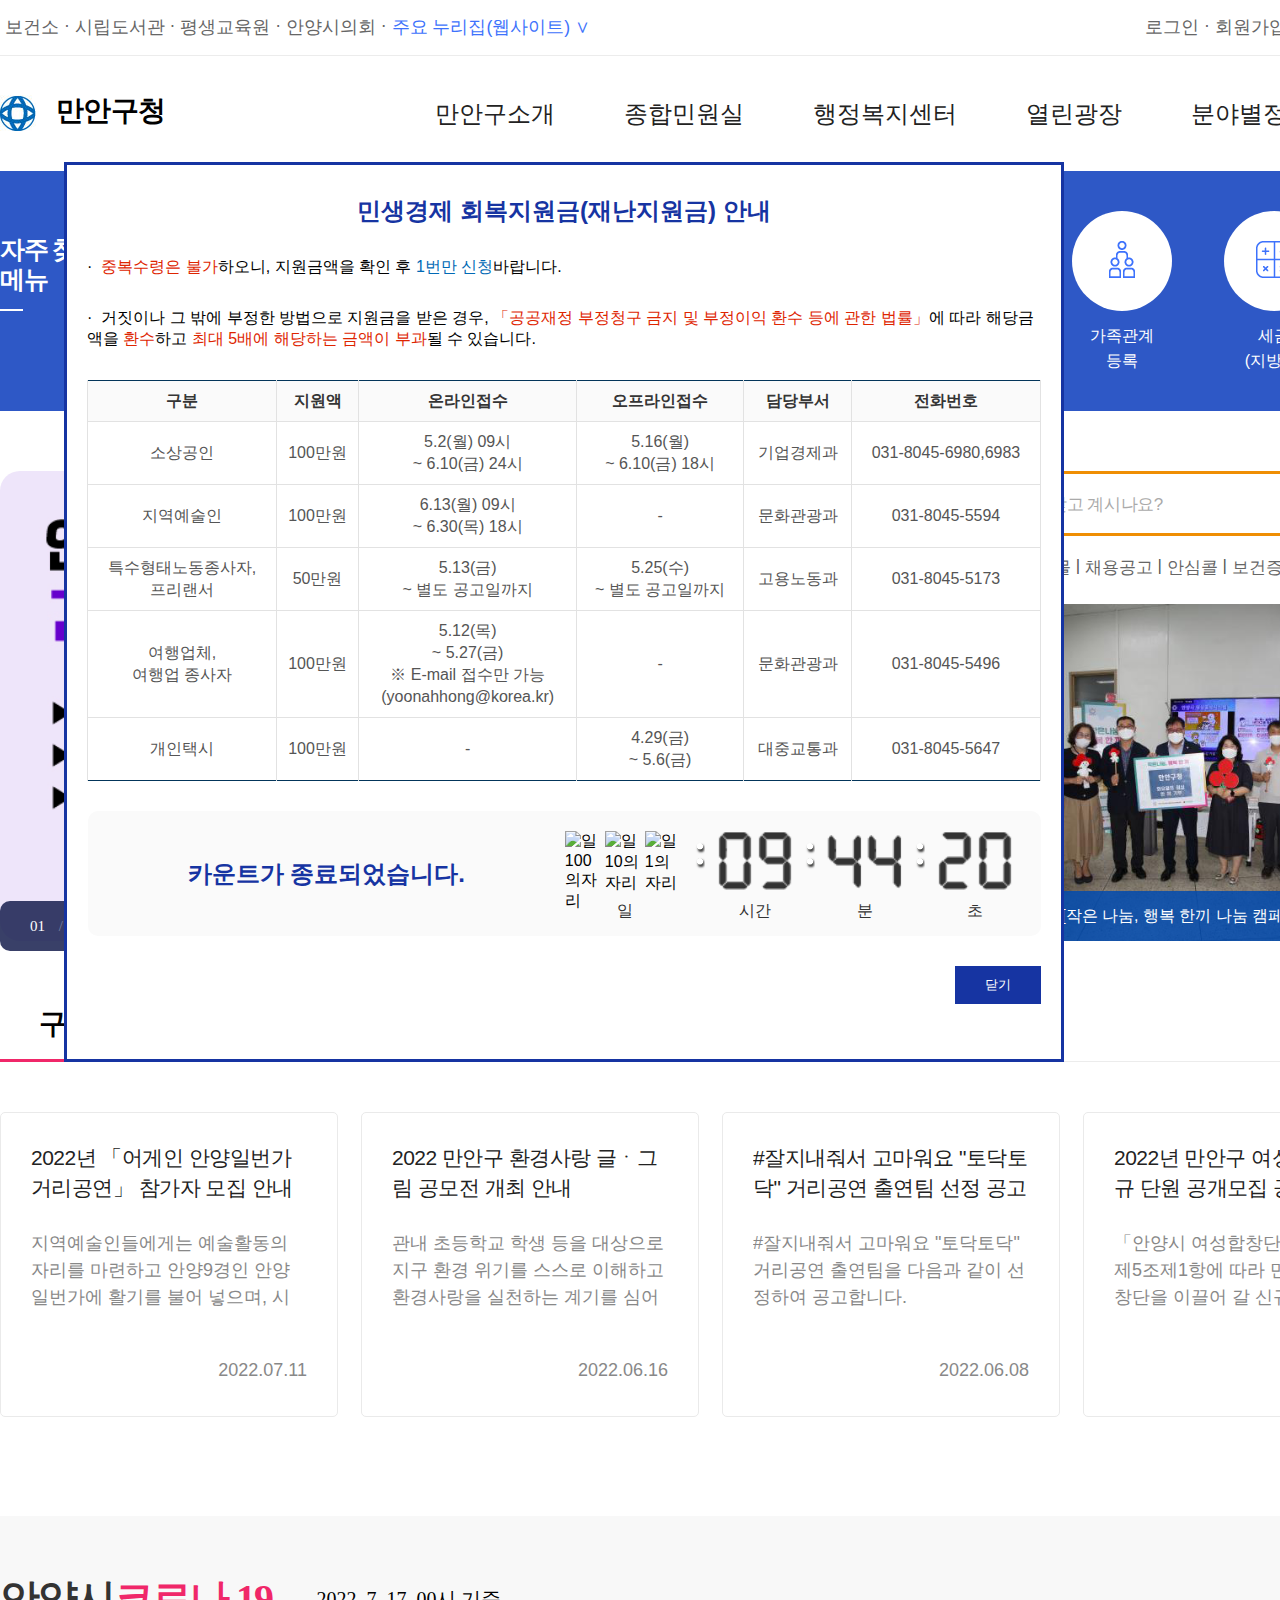
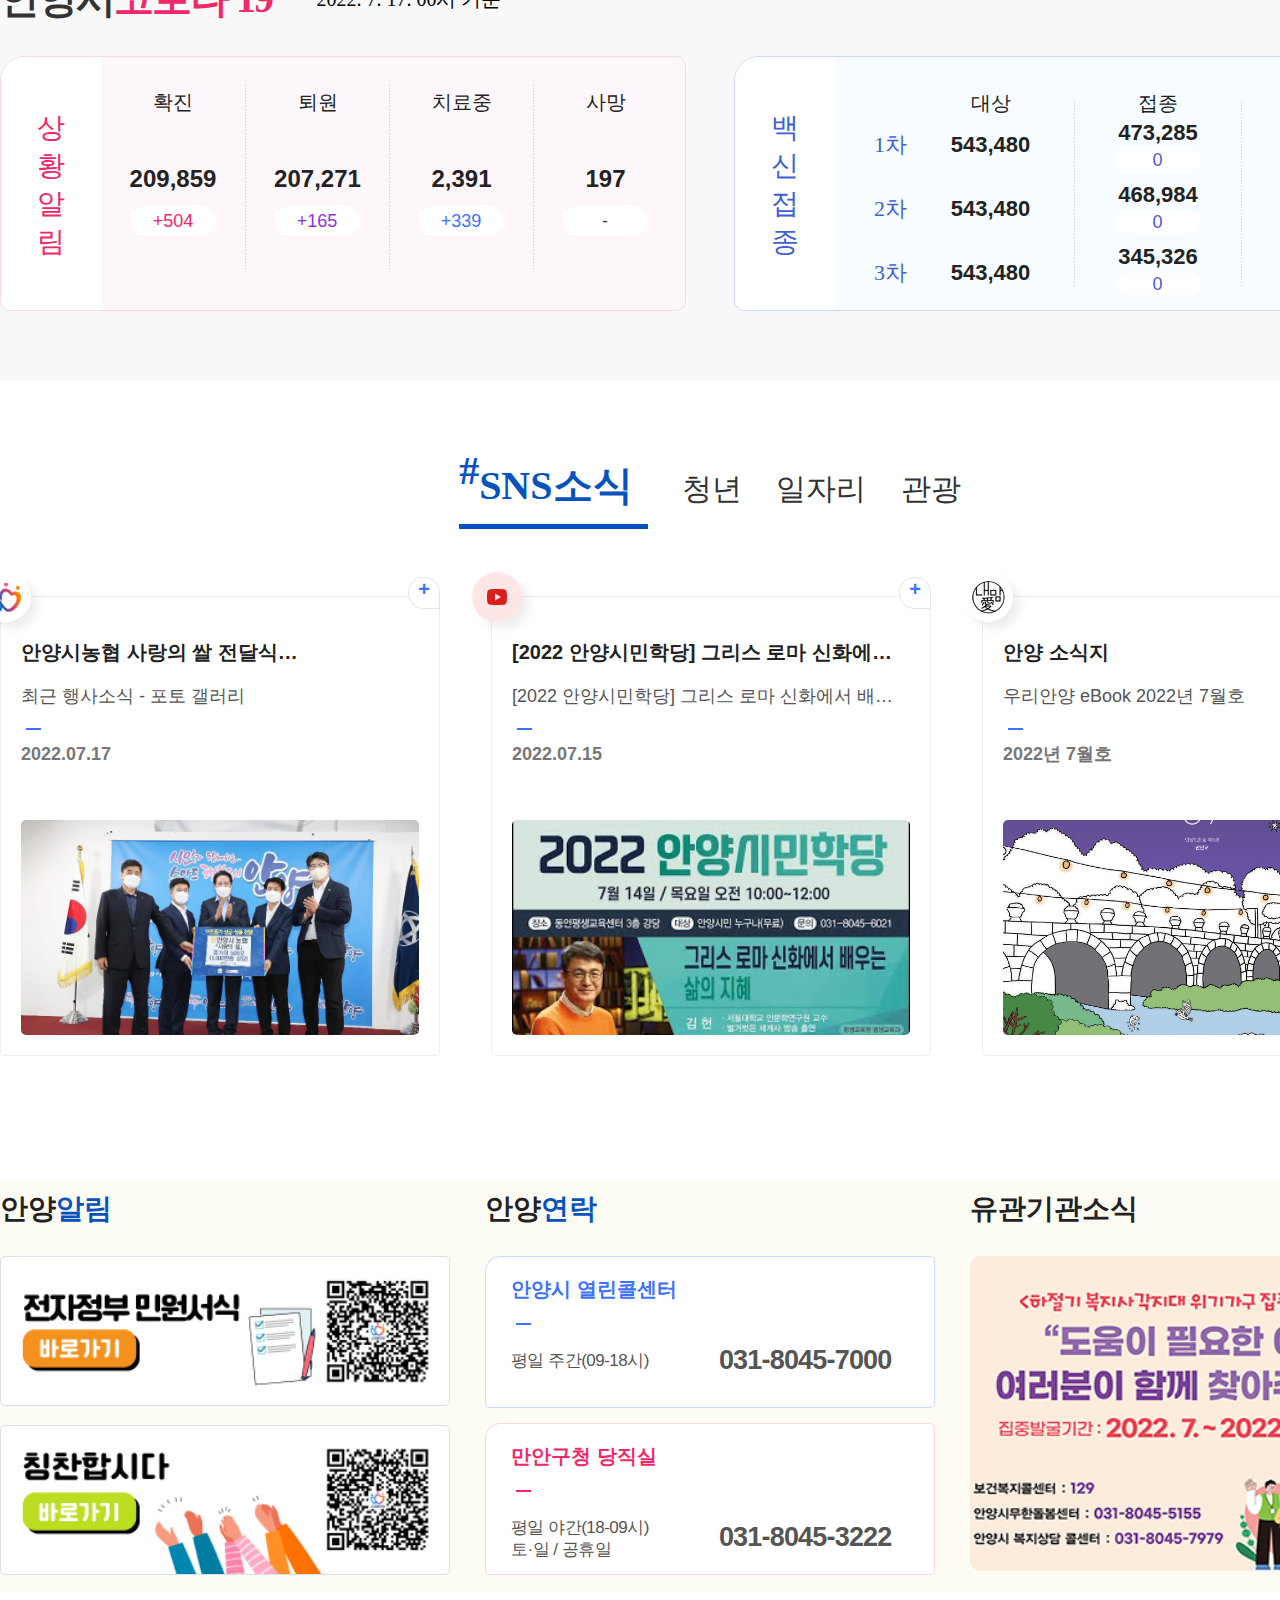
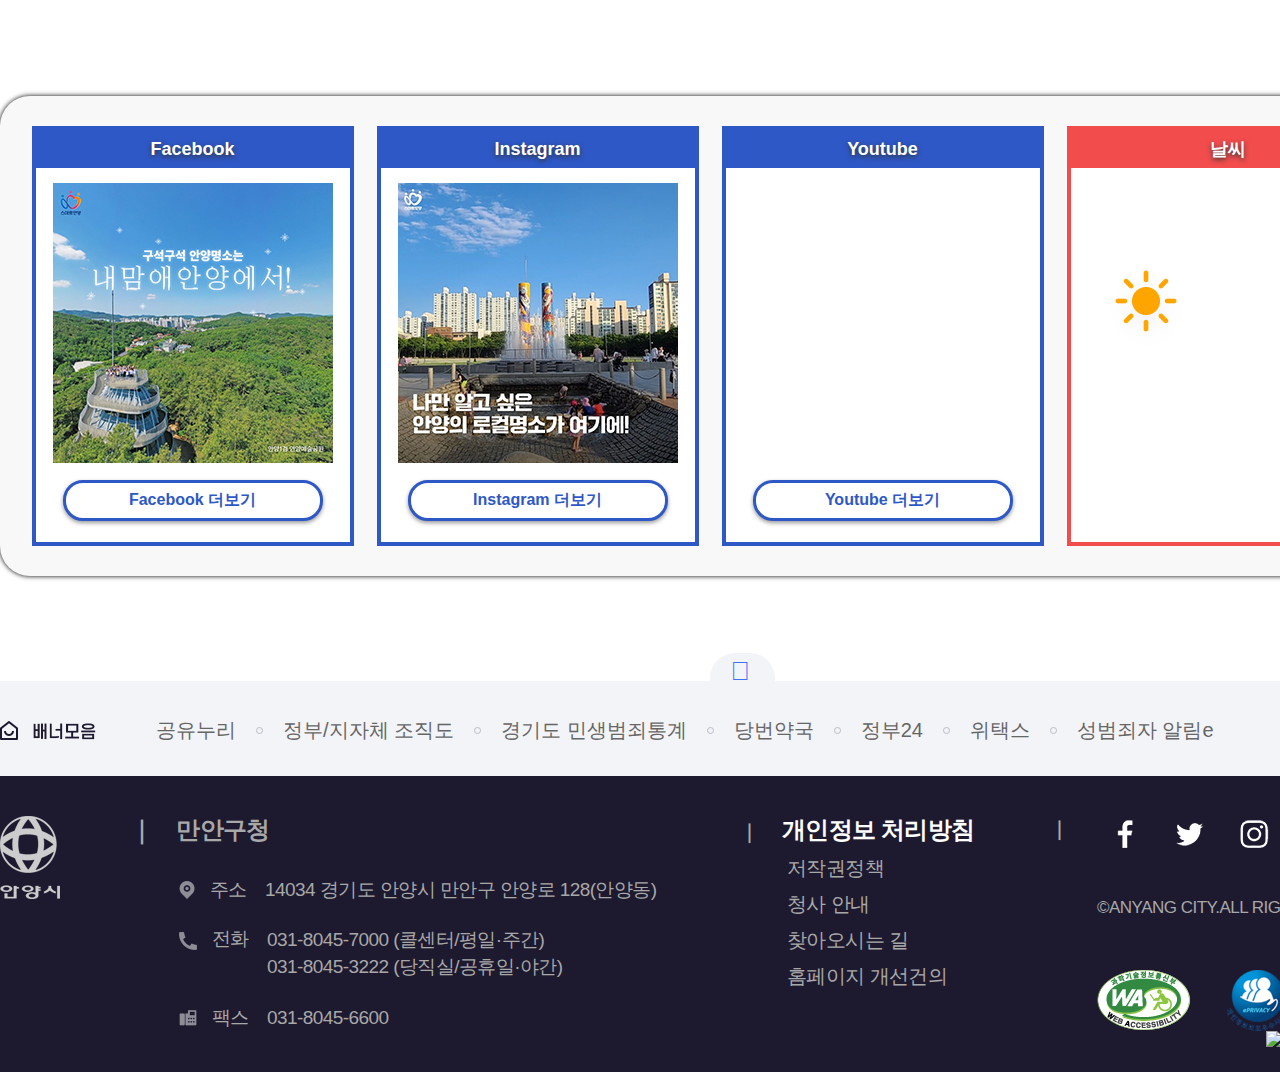
==== commit 4a2596b2: "fix files" ====
--- a/index.html
+++ b/index.html
@@ -1,466 +1,383 @@
 ﻿<!DOCTYPE html>
 <html lang="ko">
-  <head>
-    <meta charset="UTF-8" />
-    <title>만안구청 - 안양시</title>
-    <meta http-equiv="X-UA-Compatible" content="IE=Edge" />
-    <meta name="viewport" content="width=device-width, initial-scale=1.0" />
-    <meta name="Generator" content="Notepad++" />
-    <meta name="Author" content="김태영" />
-    <meta
-      name="Keywords"
-      content="김태영, KimTaeYoung, 포트폴리오, 김태영 포트폴리오, portfolio, TaeYoung's portfolio, 프로젝트, Project, 김 태영, 김 태 영, 태영 김, 태영, rla, xo, dud, xodud, HTML5, CSS3, jQuery, 프로젝트, Portfolio, Project, 반응형웹, 반응형웹 포트폴리오, 학생 포트폴리오"
-    />
-    <meta
-      name="Description"
-      content="김태영의 포트폴리오 사이트입니다. 방문해 주셔서 감사합니다."
-    />
-    <link rel="shortcut icon" type="image/x-icon" href="images/index.ico" />
-    <link rel="stylesheet" href="css/style.css" />
-  </head>
-  <body>
-    <header id="header" class="cf">
-      <div id="gnbWrap">
-        <div id="gnb">
-          <ul class="gnbLeft">
-            <li class="first">
-              <a href="subPage/sub01/index.html" tabindex="1">보건소</a>
-            </li>
-            <li>&nbsp;&middot;&nbsp;</li>
-            <li>
-              <a href="subPage/sub02/index.html" tabindex="2">시립도서관</a>
-            </li>
-            <li>&nbsp;&middot;&nbsp;</li>
-            <li>
-              <a href="subPage/sub03/index.html" tabindex="3">평생교육원</a>
-            </li>
-            <li>&nbsp;&middot;&nbsp;</li>
-            <li>
-              <a href="subPage/sub01/index.html" tabindex="4">안양시의회</a>
-            </li>
-            <li>&nbsp;&middot;&nbsp;</li>
-            <li class="last">
-              <a href="subPage/sub02/index.html" tabindex="5"
-                >주요 누리집(웹사이트)&nbsp;&or;</a
-              >
-            </li>
-          </ul>
-          <ul class="gnbRight">
-            <li>
-              <a href="subPage/sub02/index.html" tabindex="8"
-                >LANGUAGE&nbsp;&or;</a
-              >
-            </li>
-            <li>&nbsp;&middot;&nbsp;</li>
-            <li>
-              <a href="subPage/sub01/index.html" tabindex="7">회원가입</a>
-            </li>
-            <li>&nbsp;&middot;&nbsp;</li>
-            <li><a href="subPage/sub03/index.html" tabindex="6">로그인</a></li>
-          </ul>
-        </div>
-      </div>
-      <div id="logoMenuWrap">
-        <div id="menuWrap" class="cf">
-          <div id="logo" class="fl">
-            <a href="index.html" tabindex="9"
-              ><div class="logoImg"></div>
-              <span class="logoTitle">만안구청</span></a
-            >
-          </div>
-          <div id="menuTitle" class="fl">
-            <ul>
-              <li class="margin70 oneDepth1">
-                <a href="subPage/sub03/index.html" tabindex="10">만안구소개</a>
-                <div class="twoDepthWrap">
-                  <div class="twoDepthText">
-                    <ul class="twoDepth1">
-                      <li>
-                        <a href="subPage/sub01/index.html" tabindex="11"
-                          >구청장실</a
-                        >
-                      </li>
-                      <li>
-                        <a href="subPage/sub02/index.html" tabindex="12"
-                          >지명유래</a
-                        >
-                      </li>
-                      <li>
-                        <a href="subPage/sub03/index.html" tabindex="13"
-                          >행정구역변천사</a
-                        >
-                      </li>
-                      <li>
-                        <a href="subPage/sub01/index.html" tabindex="14"
-                          >일반현황</a
-                        >
-                      </li>
-                      <li>
-                        <a href="subPage/sub02/index.html" tabindex="15"
-                          >조직 및 업무</a
-                        >
-                      </li>
-                      <li>
-                        <a href="subPage/sub03/index.html" tabindex="16"
-                          >주요전화번호</a
-                        >
-                      </li>
-                      <li>
-                        <a href="subPage/sub01/index.html" tabindex="17"
-                          >청사안내도</a
-                        >
-                      </li>
-                      <li>
-                        <a href="subPage/sub02/index.html" tabindex="18"
-                          >오시는길</a
-                        >
-                      </li>
-                      <li>
-                        <a href="subPage/sub03/index.html" tabindex="19"
-                          >만안구관내도</a
-                        >
-                      </li>
-                    </ul>
-                  </div>
-                </div>
-              </li>
-              <li class="margin70 oneDepth2">
-                <a href="subPage/sub01/index.html" tabindex="20">종합민원실</a>
-                <div class="twoDepthWrap">
-                  <div class="twoDepthText">
-                    <ul class="twoDepth2">
-                      <li>
-                        <a href="subPage/sub01/index.html" tabindex="21"
-                          >민원신청</a
-                        >
-                      </li>
-                      <li>
-                        <a href="subPage/sub02/index.html" tabindex="22"
-                          >민원발급</a
-                        >
-                      </li>
-                      <li>
-                        <a href="subPage/sub03/index.html" tabindex="23"
-                          >민원안내</a
-                        >
-                      </li>
-                      <li>
-                        <a href="subPage/sub01/index.html" tabindex="24"
-                          >부동산중개업소 자율점검</a
-                        >
-                      </li>
-                    </ul>
-                  </div>
-                </div>
-              </li>
-              <li class="margin70 oneDepth3">
-                <a href="subPage/sub02/index.html" tabindex="25"
-                  >행정복지센터</a
-                >
-                <div class="twoDepthWrap">
-                  <div class="twoDepthText">
-                    <ul class="twoDepth3">
-                      <li>
-                        <a href="subPage/sub02/index.html" tabindex="26"
-                          >안양1동</a
-                        >
-                      </li>
-                      <li>
-                        <a href="subPage/sub03/index.html" tabindex="27"
-                          >안양2동</a
-                        >
-                      </li>
-                      <li>
-                        <a href="subPage/sub01/index.html" tabindex="28"
-                          >안양3동</a
-                        >
-                      </li>
-                      <li>
-                        <a href="subPage/sub02/index.html" tabindex="29"
-                          >안양4동</a
-                        >
-                      </li>
-                      <li>
-                        <a href="subPage/sub03/index.html" tabindex="30"
-                          >안양5동</a
-                        >
-                      </li>
-                      <li>
-                        <a href="subPage/sub01/index.html" tabindex="31"
-                          >안양6동</a
-                        >
-                      </li>
-                      <li>
-                        <a href="subPage/sub02/index.html" tabindex="32"
-                          >안양7동</a
-                        >
-                      </li>
-                      <li>
-                        <a href="subPage/sub03/index.html" tabindex="33"
-                          >안양8동</a
-                        >
-                      </li>
-                      <li>
-                        <a href="subPage/sub01/index.html" tabindex="34"
-                          >안양9동</a
-                        >
-                      </li>
-                      <li>
-                        <a href="subPage/sub02/index.html" tabindex="35"
-                          >석수1동</a
-                        >
-                      </li>
-                      <li>
-                        <a href="subPage/sub03/index.html" tabindex="36"
-                          >석수2동</a
-                        >
-                      </li>
-                      <li>
-                        <a href="subPage/sub01/index.html" tabindex="37"
-                          >석수3동</a
-                        >
-                      </li>
-                      <li>
-                        <a href="subPage/sub02/index.html" tabindex="38"
-                          >박달1동</a
-                        >
-                      </li>
-                      <li>
-                        <a href="subPage/sub03/index.html" tabindex="39"
-                          >박달2동</a
-                        >
-                      </li>
-                    </ul>
-                  </div>
-                </div>
-              </li>
-              <li class="margin70 oneDepth4">
-                <a href="subPage/sub03/index.html" tabindex="40">열린광장</a>
-                <div class="twoDepthWrap">
-                  <div class="twoDepthText">
-                    <ul class="twoDepth4">
-                      <li>
-                        <a href="subPage/sub01/index.html" tabindex="41"
-                          >새소식</a
-                        >
-                      </li>
-                      <li>
-                        <a href="subPage/sub02/index.html" tabindex="42"
-                          >시청소식</a
-                        >
-                      </li>
-                      <li>
-                        <a href="subPage/sub03/index.html" tabindex="43"
-                          >동소식 모아보기</a
-                        >
-                      </li>
-                      <li>
-                        <a href="subPage/sub01/index.html" tabindex="44"
-                          >부서장 업무추진비 공개</a
-                        >
-                      </li>
-                      <li>
-                        <a href="subPage/sub02/index.html" tabindex="45"
-                          >행정정보 사전공표 자료실</a
-                        >
-                      </li>
-                      <li>
-                        <a href="subPage/sub03/index.html" tabindex="46"
-                          >고시/공고</a
-                        >
-                      </li>
-                      <li>
-                        <a href="subPage/sub01/index.html" tabindex="47"
-                          >사진소식</a
-                        >
-                      </li>
-                    </ul>
-                  </div>
-                </div>
-              </li>
-              <li class="margin70 oneDepth5">
-                <a href="subPage/sub01/index.html" tabindex="48">분야별정보</a>
-                <div class="twoDepthWrap">
-                  <div class="twoDepthText">
-                    <ul class="twoDepth5">
-                      <li>
-                        <a href="subPage/sub02/index.html" tabindex="49"
-                          >소비자/경제</a
-                        >
-                      </li>
-                      <li>
-                        <a href="subPage/sub03/index.html" tabindex="50"
-                          >문화/관광/체육</a
-                        >
-                      </li>
-                      <li>
-                        <a href="subPage/sub01/index.html" tabindex="51"
-                          >복지</a
-                        >
-                      </li>
-                      <li>
-                        <a href="subPage/sub02/index.html" tabindex="52"
-                          >교육</a
-                        >
-                      </li>
-                      <li>
-                        <a href="subPage/sub03/index.html" tabindex="53"
-                          >환경/보건/위생</a
-                        >
-                      </li>
-                      <li>
-                        <a href="subPage/sub01/index.html" tabindex="54"
-                          >재난/안전</a
-                        >
-                      </li>
-                      <li>
-                        <a href="subPage/sub02/index.html" tabindex="55"
-                          >교통</a
-                        >
-                      </li>
-                    </ul>
-                  </div>
-                </div>
-              </li>
-              <li>
-                <a href="subPage/sub03/index.html" tabindex="56"
-                  ><div class="sitemapImg"></div
-                ></a>
-              </li>
-            </ul>
-          </div>
-        </div>
-      </div>
-      <div id="favoriteMenuWrap" class="fl">
-        <div id="favoriteMenu">
-          <div class="favoriteMenuTitle fl">
-            <h2>자주 찾는 메뉴</h2>
-            <div class="borBot"></div>
-          </div>
-          <ul>
-            <li class="oneLine">
-              <a href="subPage/sub03/index.html" tabindex="57"
-                ><div class="covidIcon"></div>
-                <span class="favoriteMenuText">코로나19현황</span></a
-              >
-            </li>
-            <li class="oneLine">
-              <a href="subPage/sub01/index.html" tabindex="58"
-                ><div class="buildingIcon"></div>
-                <span class="favoriteMenuText">청사안내</span></a
-              >
-            </li>
-            <li class="oneLine">
-              <a href="subPage/sub02/index.html" tabindex="59"
-                ><div class="bookIcon"></div>
-                <span class="favoriteMenuText">부서안내</span></a
-              >
-            </li>
-            <li class="oneLine">
-              <a href="subPage/sub03/index.html" tabindex="60"
-                ><div class="mapIcon"></div>
-                <span class="favoriteMenuText">찾아오시는길</span></a
-              >
-            </li>
-            <li class="oneLine">
-              <a href="subPage/sub01/index.html" tabindex="61"
-                ><div class="centerIcon"></div>
-                <span class="favoriteMenuText">행정복지센터</span></a
-              >
-            </li>
-            <li class="oneLine">
-              <a href="subPage/sub02/index.html" tabindex="62"
-                ><div class="docIcon"></div>
-                <span class="favoriteMenuText">민원발급</span></a
-              >
-            </li>
-            <li class="twoLine">
-              <a href="subPage/sub03/index.html" tabindex="63"
-                ><div class="famIcon"></div>
-                <span class="favoriteMenuText">가족관계<br />등록</span></a
-              >
-            </li>
-            <li class="last twoLine">
-              <a href="subPage/sub01/index.html" tabindex="64"
-                ><div class="calcIcon"></div>
-                <span class="favoriteMenuText">세금<br />(지방세)</span></a
-              >
-            </li>
-          </ul>
-        </div>
-      </div>
-    </header>
-
-    <section id="slideBanner" class="cf">
-      <h2 class="blind">슬라이드 배너</h2>
-      <div id="leftSlideBanner" class="fl">
-        <a href="subPage/sub02/index.html" tabindex="65"
-          ><div class="leftSlideBannerContent"></div
-        ></a>
-      </div>
-      <div id="rightSlideBanner" class="fl">
-        <div id="searchBox">
-          <form>
-            <fieldset>
-              <div class="searchForm">
-                <label>
-                  <input
-                    type="search"
-                    class="searchQuery"
-                    name="query"
-                    id="searchQuery"
-                    title="검색어"
-                    placeholder="무엇을 찾고 계시나요?"
-                  />
-                </label>
-                <input
-                  type="submit"
-                  title="검색"
-                  value="검색"
-                  class="searchSubmit"
-                />
-              </div>
-            </fieldset>
-          </form>
-          <div class="searchKeyword">
-            <div class="keywordImg fl"></div>
-            <ul>
-              <li>
-                <a href="subPage/sub03/index.html" tabindex="66">폐기물</a>
-              </li>
-              <li>&nbsp;&#124;&nbsp;</li>
-              <li>
-                <a href="subPage/sub01/index.html" tabindex="67">채용공고</a>
-              </li>
-              <li>&nbsp;&#124;&nbsp;</li>
-              <li>
-                <a href="subPage/sub02/index.html" tabindex="68">안심콜</a>
-              </li>
-              <li>&nbsp;&#124;&nbsp;</li>
-              <li>
-                <a href="subPage/sub03/index.html" tabindex="69">보건증</a>
-              </li>
-            </ul>
-            <div class="kewordControl">
-              <button class="prevButton"></button>
-              <button class="autoButton"></button>
-              <button class="nextButton"></button>
-            </div>
-          </div>
-        </div>
-        <div id="photoNews">
-          <ul>
-            <li>
-              <a href="subPage/sub01/index.html" tabindex="70"
-                ><div class="rightSlideBannerContent">
-                  <div>
-                    <span>2022.7.5. [작은 나눔, 행복 한끼 나눔 캠페인]</span>
-                  </div>
-                </div></a
-              >
-            </li>
-          </ul>
-          <!-- <div class="slideControl">
+<head>
+	<meta charset="UTF-8">
+	<title>만안구청 - 안양시</title>
+	<meta http-equiv="X-UA-Compatible" content="IE=Edge" />
+	<meta name="viewport" content="width=device-width, initial-scale=1.0" />
+	<meta name="Generator" content="Notepad++" />
+	<meta name="Author" content="김태영"/>
+	<meta name="Keywords" content="김태영, KimTaeYoung, 포트폴리오, 김태영 포트폴리오, portfolio, TaeYoung's portfolio, 프로젝트, Project, 김 태영, 김 태 영, 태영 김, 태영, rla, xo, dud, xodud, HTML5, CSS3, jQuery, 프로젝트, Portfolio, Project, 반응형웹, 반응형웹 포트폴리오, 학생 포트폴리오"/>
+	<meta name="Description" content="김태영의 포트폴리오 사이트입니다. 방문해 주셔서 감사합니다." />
+	<link href="http://mozilla.github.io/foundation-icons/assets/foundation-icons.css" type="text/css" rel="stylesheet">
+	<link rel="stylesheet" href="css/style.css"/>
+	<link rel="shortcut icon" type="image/x-icon" href="images/index.ico"/>
+	<script src="js/html5div.js"></script>
+	<script src="js/html5shiv.js"></script>
+	<script src="js/jquery-1.9.0.min.js"></script>
+	<script src="js/jquery.cookie.js"></script>
+	<script src="js/rollover.js"></script>
+	<script src="js/dDayCount.js"></script>
+	<script src="js/weather.js"></script>
+	<script src="js/script.js"></script>
+</head>
+<body onLoad="ddaycount()">
+	<!-- 팝업 -->
+	<div class="pop">
+		<div class="popupTitle">
+			<span>민생경제 회복지원금(재난지원금) 안내</span>
+		</div>
+		<div class="popupText">
+			<p>&middot;&nbsp;&nbsp;<span class="red">중복수령은 불가</span>하오니, 지원금액을 확인 후 <span class="blue">1번만 신청</span>바랍니다.</p>
+			<p>&middot;&nbsp;&nbsp;거짓이나 그 밖에 부정한 방법으로 지원금을 받은 경우, <span class="red">「공공재정 부정청구 금지 및 부정이익 환수 등에 관한 법률」</span>에 따라 해당금액을 <span class="red">환수</span>하고 <span class="red">최대 5배에 해당하는 금액이 부과</span>될 수 있습니다.</p>
+			<table>
+				<caption>민생경제 회복지원금(재난지원금)</caption>
+				<colgroup>
+					<col/>
+					<col/>
+					<col/>
+					<col/>
+					<col/>
+					<col/>
+				</colgroup>
+				<thead>
+					<tr>
+						<th scope="col">구분</th>
+						<th scope="col">지원액</th>
+						<th scope="col">온라인접수</th>
+						<th scope="col">오프라인접수</th>
+						<th scope="col">담당부서</th>
+						<th scope="col">전화번호</th>
+					</tr>
+				</thead>
+				<tbody>
+					<tr>
+						<td>소상공인</td>
+						<td>100만원</td>
+						<td>5.2(월) 09시<br/>~ 6.10(금) 24시</td>
+						<td>5.16(월)<br/>~ 6.10(금) 18시</td>
+						<td>기업경제과</td>
+						<td>031-8045-6980,6983</td>
+					</tr>
+					<tr>
+						<td>지역예술인</td>
+						<td>100만원</td>
+						<td>6.13(월) 09시<br/>~ 6.30(목) 18시</td>
+						<td>-</td>
+						<td>문화관광과</td>
+						<td>031-8045-5594</td>
+					</tr>					
+					<tr>
+						<td>특수형태노동종사자,<br/>프리랜서</td>
+						<td>50만원</td>
+						<td>5.13(금)<br/>~ 별도 공고일까지</td>
+						<td>5.25(수)<br/>~ 별도 공고일까지</td>
+						<td>고용노동과</td>
+						<td>031-8045-5173</td>
+					</tr>
+					<tr>
+						<td>여행업체,<br/>여행업 종사자</td>
+						<td>100만원</td>
+						<td>5.12(목)<br/>~ 5.27(금)<br/>※ E-mail 접수만 가능<br/> (yoonahhong@korea.kr)</td>
+						<td>-</td>
+						<td>문화관광과</td>
+						<td>031-8045-5496</td>
+					</tr>
+					<tr>
+						<td>개인택시</td>
+						<td>100만원</td>
+						<td>-</td>
+						<td>4.29(금)<br/>~ 5.6(금)</td>
+						<td>대중교통과</td>
+						<td>031-8045-5647</td>
+					</tr>
+				</tbody>
+			</table>
+		</div>
+		
+		<div>
+			<div id="countwrap">
+				<h2 id="countment">신청마감까지</h2>
+				<div class="counter">
+					<ul class="cf">
+						<li id="counterD" class="firstli fl">
+							<img src="images/num0.png" width="40" id="day100" class="fl" alt="일100의자리"/>
+							<img src="images/num0.png" width="40" id="day10" class="fl" alt="일10의자리"/>
+							<img src="images/num0.png" width="40" id="day1" class="fl" alt="일1의자리"/>
+							<p>일</p>
+						</li>
+						<li class="fl">
+							<img src="images/countSepe.png" width="10" class="fl" alt="구분기호"/>
+						</li>
+						<li id="counterH" class="fl">
+							<img src="images/num0.png" width="40" id="hour10" class="fl" alt="시간10의자리" />
+							<img src="images/num0.png" width="40" id="hour1" class="fl" alt="시간1의자리" />
+							<p>시간</p>
+						</li>
+						<li class="fl">
+							<img src="images/countSepe.png" width="10" class="fl" alt="구분기호"/>
+						</li>						
+						<li id="counterM" class="fl">
+							<img src="images/num0.png" width="40" id="min10" class="fl" alt="분10의자리" />
+							<img src="images/num0.png" width="40" id="min1" class="fl" alt="분1의자리" />
+							<p>분</p>
+						</li>
+						<li class="fl">
+							<img src="images/countSepe.png" width="10" class="fl" alt="구분기호"/>
+						</li>
+						<li id="counterS" class="fl">
+							<img src="images/num0.png" width="40" id="sec10" class="fl" alt="초10의자리" />
+							<img src="images/num0.png" width="40" id="sec1" class="fl" alt="초1의자리" />
+							<p>초</p>
+						</li>
+					</ul>
+				</div>
+			</div>
+		</div>
+		<button class="close">닫기</button>
+	</div>
+	<header id="header" class="cf">
+		<div id="gnbWrap">
+			<div id="gnb">
+				<ul class="gnbLeft">
+					<li class="first"><a href="subPage/sub01/index.html" tabIndex="1">보건소</a></li>
+					<li>&nbsp;&middot;&nbsp;</li>
+					<li><a href="subPage/sub02/index.html" tabIndex="2">시립도서관</a></li>
+					<li>&nbsp;&middot;&nbsp;</li>
+					<li><a href="subPage/sub03/index.html" tabIndex="3">평생교육원</a></li>
+					<li>&nbsp;&middot;&nbsp;</li>
+					<li><a href="subPage/sub01/index.html" tabIndex="4">안양시의회</a></li>
+					<li>&nbsp;&middot;&nbsp;</li>
+					<li class="last"><a href="subPage/sub02/index.html" tabIndex="5">주요 누리집(웹사이트)&nbsp;&or;</a></li>
+				</ul>
+				<ul class="gnbRight">
+					<li><a href="subPage/sub02/index.html" tabIndex="8">LANGUAGE&nbsp;&or;</a></li>
+					<li>&nbsp;&middot;&nbsp;</li>
+					<li><a href="subPage/sub01/index.html" tabIndex="7">회원가입</a></li>
+					<li>&nbsp;&middot;&nbsp;</li>
+					<li><a href="subPage/sub03/index.html" tabIndex="6">로그인</a></li>
+				</ul>
+			</div>
+		</div>		
+		<div id="logoMenuWrap">
+			<div id="menuWrap" class="cf">
+				<div id="logo" class="fl">
+					<a href="index.html" tabIndex="9" class="showBalloon" title="&nbsp;&nbsp;&nbsp;&nbsp;&nbsp;만안구청 홈페이지로 이동합니다."><div class="logoImg"></div><span class="logoTitle">만안구청</span></a>
+				</div>
+				<div id="menuTitle" class="fl">
+					<ul>
+						<li class="margin70 oneDepth1"><a href="subPage/sub03/index.html" tabIndex="10" class="showBalloon" title="&nbsp;&nbsp;&nbsp;&nbsp;&nbsp;만안구 소개">만안구소개</a>
+							<div class="twoDepthWrap">
+								<div class="twoDepthText">
+									<ul class="twoDepth1">
+										<li><a href="subPage/sub01/index.html" tabIndex="11">구청장실</a></li>
+										<li><a href="subPage/sub02/index.html" tabIndex="12">지명유래</a></li>
+										<li><a href="subPage/sub03/index.html" tabIndex="13">행정구역변천사</a></li>
+										<li><a href="subPage/sub01/index.html" tabIndex="14">일반현황</a></li>
+										<li><a href="subPage/sub02/index.html" tabIndex="15">조직 및 업무</a></li>
+										<li><a href="subPage/sub03/index.html" tabIndex="16">주요전화번호</a></li>
+										<li><a href="subPage/sub01/index.html" tabIndex="17">청사안내도</a></li>
+										<li><a href="subPage/sub02/index.html" tabIndex="18">오시는길</a></li>
+										<li><a href="subPage/sub03/index.html" tabIndex="19">만안구관내도</a></li>
+									</ul>
+								</div>
+							</div>
+						</li>
+						<li class="margin70 oneDepth2"><a href="subPage/sub01/index.html" tabIndex="20" class="showBalloon" title="&nbsp;&nbsp;&nbsp;&nbsp;&nbsp;종합민원실">종합민원실</a>
+							<div class="twoDepthWrap">
+								<div class="twoDepthText">
+									<ul class="twoDepth2">
+										<li><a href="subPage/sub01/index.html" tabIndex="21">민원신청</a></li>
+										<li><a href="subPage/sub02/index.html" tabIndex="22">민원발급</a></li>
+										<li><a href="subPage/sub03/index.html" tabIndex="23">민원안내</a></li>
+										<li><a href="subPage/sub01/index.html" tabIndex="24">부동산중개업소 자율점검</a></li>
+									</ul>
+								</div>
+							</div>
+						</li>
+						<li class="margin70 oneDepth3"><a href="subPage/sub02/index.html" tabIndex="25" class="showBalloon" title="&nbsp;&nbsp;&nbsp;&nbsp;&nbsp;행정복지센터">행정복지센터</a>
+							<div class="twoDepthWrap">
+								<div class="twoDepthText">
+									<ul class="twoDepth3">
+										<li><a href="subPage/sub02/index.html" tabIndex="26">안양1동</a></li>
+										<li><a href="subPage/sub03/index.html" tabIndex="27">안양2동</a></li>
+										<li><a href="subPage/sub01/index.html" tabIndex="28">안양3동</a></li>
+										<li><a href="subPage/sub02/index.html" tabIndex="29">안양4동</a></li>
+										<li><a href="subPage/sub03/index.html" tabIndex="30">안양5동</a></li>
+										<li><a href="subPage/sub01/index.html" tabIndex="31">안양6동</a></li>
+										<li><a href="subPage/sub02/index.html" tabIndex="32">안양7동</a></li>
+										<li><a href="subPage/sub03/index.html" tabIndex="33">안양8동</a></li>
+										<li><a href="subPage/sub01/index.html" tabIndex="34">안양9동</a></li>
+										<li><a href="subPage/sub02/index.html" tabIndex="35">석수1동</a></li>
+										<li><a href="subPage/sub03/index.html" tabIndex="36">석수2동</a></li>
+										<li><a href="subPage/sub01/index.html" tabIndex="37">석수3동</a></li>
+										<li><a href="subPage/sub02/index.html" tabIndex="38">박달1동</a></li>
+										<li><a href="subPage/sub03/index.html" tabIndex="39">박달2동</a></li>
+									</ul>
+								</div>
+							</div>
+						</li>
+						<li class="margin70 oneDepth4"><a href="subPage/sub03/index.html" tabIndex="40" class="showBalloon" title="&nbsp;&nbsp;&nbsp;&nbsp;&nbsp;열린광장">열린광장</a>
+							<div class="twoDepthWrap">
+								<div class="twoDepthText">
+									<ul class="twoDepth4">
+										<li><a href="subPage/sub01/index.html" tabIndex="41">새소식</a></li>
+										<li><a href="subPage/sub02/index.html" tabIndex="42">시청소식</a></li>
+										<li><a href="subPage/sub03/index.html" tabIndex="43">동소식 모아보기</a></li>
+										<li><a href="subPage/sub01/index.html" tabIndex="44">부서장 업무추진비 공개</a></li>
+										<li><a href="subPage/sub02/index.html" tabIndex="45">행정정보 사전공표 자료실</a></li>
+										<li><a href="subPage/sub03/index.html" tabIndex="46">고시/공고</a></li>
+										<li><a href="subPage/sub01/index.html" tabIndex="47">사진소식</a></li>
+									</ul>
+								</div>
+							</div>
+						</li>
+						<li class="margin70 oneDepth5"><a href="subPage/sub01/index.html" tabIndex="48" class="showBalloon" title="&nbsp;&nbsp;&nbsp;&nbsp;&nbsp;분야별정보">분야별정보</a>
+							<div class="twoDepthWrap">
+								<div class="twoDepthText">
+									<ul class="twoDepth5">
+										<li><a href="subPage/sub02/index.html" tabIndex="49">소비자/경제</a></li>
+										<li><a href="subPage/sub03/index.html" tabIndex="50">문화/관광/체육</a></li>
+										<li><a href="subPage/sub01/index.html" tabIndex="51">복지</a></li>
+										<li><a href="subPage/sub02/index.html" tabIndex="52">교육</a></li>
+										<li><a href="subPage/sub03/index.html" tabIndex="53">환경/보건/위생</a></li>
+										<li><a href="subPage/sub01/index.html" tabIndex="54">재난/안전</a></li>
+										<li><a href="subPage/sub02/index.html" tabIndex="55">교통</a></li>
+									</ul>
+								</div>
+							</div>
+						</li>
+						<li><a href="subPage/sub03/index.html" tabIndex="56"><div class="sitemapImg"></div></a></li>
+					</ul> 
+				</div>
+			</div>
+		</div>
+		<div id="favoriteMenuWrap" class="fl">
+			<div id="favoriteMenu">
+				<div class="favoriteMenuTitle fl">
+					<h2>자주 찾는 메뉴</h2>
+					<div class="borBot"></div>
+					<button type="button" class="favoriteBtn showBalloon" title="&nbsp;&nbsp;&nbsp;&nbsp;&nbsp;열기"></button>
+					<button type="button" class="favoriteBtn2 showBalloon" title="&nbsp;&nbsp;&nbsp;&nbsp;&nbsp;닫기"></button>
+				</div>
+				<ul>
+					<li class="oneLine"><a href="subPage/sub03/index.html" tabIndex="57" class="covid" ><div class="covidIcon"></div><span class="favoriteMenuText">코로나19현황</span></a></li>
+					<li class="oneLine"><a href="subPage/sub01/index.html" tabIndex="58" class="building"><div class="buildingIcon"></div><span class="favoriteMenuText">청사안내</span></a></li>
+					<li class="oneLine"><a href="subPage/sub02/index.html" tabIndex="59" class="book"><div class="bookIcon"></div><span class="favoriteMenuText">부서안내</span></a></li>
+					<li class="oneLine"><a href="subPage/sub03/index.html" tabIndex="60" class="map"><div class="mapIcon"></div><span class="favoriteMenuText">찾아오시는길</span></a></li>
+					<li class="oneLine"><a href="subPage/sub01/index.html" tabIndex="61" class="center"><div class="centerIcon"></div><span class="favoriteMenuText">행정복지센터</span></a></li>
+					<li class="oneLine"><a href="subPage/sub02/index.html" tabIndex="62" class="doc"><div class="docIcon"></div><span class="favoriteMenuText">민원발급</span></a></li>
+					<li class="twoLine"><a href="subPage/sub03/index.html" tabIndex="63" class="fam"><div class="famIcon"></div><span class="favoriteMenuText">가족관계<br/>등록</span></a></li>
+					<li class="last twoLine"><a href="subPage/sub01/index.html" tabIndex="64" class="calc"><div class="calcIcon"></div><span class="favoriteMenuText">세금<br/>(지방세)</span></a></li>
+					<li class="secondFMenu twoLine"><a href="subPage/sub01/index.html" tabIndex="65" class="penalty"><div class="penaltyIcon"></div><span class="favoriteMenuText">주정차<br/>과태료</span></a></li>
+					<li class="secondFMenu twoLine"><a href="subPage/sub01/index.html" tabIndex="66" class="kiosk"><div class="kioskIcon"></div><span class="favoriteMenuText">무인민원<br/>발급기</span></a></li>
+					<li class="secondFMenu twoLine"><a href="subPage/sub01/index.html" tabIndex="67" class="carSms"><div class="carSmsIcon"></div><span class="favoriteMenuText">주정차<br/>문자알림</span></a></li>					
+				</ul>
+				
+			</div>
+		</div>
+	</header>
+		
+	<section id="slideBanner" class="cf">
+		<h2 class="blind">슬라이드 배너</h2>
+		<div id="leftSlideBanner" class="fl">
+			<div class="imgBox">
+				<img class="img on" src="images/leftSlideBannerContent.png" alt="슬라이드배너1" width="940" height="470"/>
+				<img class="img" src="images/leftSlideBannerContent2.png" alt="슬라이드배너2" width="940" height="470"/>
+				<img class="img" src="images/leftSlideBannerContent3.png" alt="슬라이드배너3" width="940" height="470"/>
+				<img class="img" src="images/leftSlideBannerContent4.png" alt="슬라이드배너4" width="940" height="470"/>
+				<img class="img" src="images/leftSlideBannerContent5.png" alt="슬라이드배너5" width="940" height="470"/>
+				<img class="img" src="images/leftSlideBannerContent6.png" alt="슬라이드배너6" width="940" height="470"/>
+				<img class="img" src="images/leftSlideBannerContent7.png" alt="슬라이드배너7" width="940" height="470"/>
+				<img class="img" src="images/leftSlideBannerContent8.png" alt="슬라이드배너8" width="940" height="470"/>
+				<img class="img" src="images/leftSlideBannerContent9.png" alt="슬라이드배너9" width="940" height="470"/>
+				<img class="img" src="images/leftSlideBannerContent10.png" alt="슬라이드배너10" width="940" height="470"/>
+				<img class="img" src="images/leftSlideBannerContent11.png" alt="슬라이드배너11" width="940" height="470"/>
+				<img class="img" src="images/leftSlideBannerContent12.png" alt="슬라이드배너12" width="940" height="470"/>
+			</div>
+			<div class="slideControl">
+				<div class="countBox">
+					<span class="currentPage">01</span>
+					<span>/</span>
+					<span class="totalPage">12</span>
+				</div>
+				<div class="controlBox">
+					<button type="button" class="prev">이전</button>
+					<button type="button" class="next">다음</button>
+				</div>
+				<button type="button" class="more">모아보기</button>
+			</div>
+		</div>
+		<div id="rightSlideBanner" class="fl">
+			<div id="searchBox">
+				<form>
+					<fieldset>
+						<div class="searchForm">
+							<label>
+								<input type="search" class="searchQuery gray" name="query" id="searchQuery" title="검색어" value="무엇을 찾고 계시나요?"/>
+							</label>
+							<input type="submit" title="검색" value="검색" class="searchSubmit"/>
+						</div>
+					</fieldset>
+				</form>
+				<div class="searchKeyword cf">
+					<div class="keywordImg fl"></div>
+					<div class="keywordList fl">
+						<ul>
+							<li><a href="subPage/sub03/index.html" tabIndex="68">폐기물</a></li>
+							<li>&nbsp;&#124;&nbsp;</li>
+							<li><a href="subPage/sub01/index.html" tabIndex="69">채용공고</a></li>
+							<li>&nbsp;&#124;&nbsp;</li>
+							<li><a href="subPage/sub02/index.html" tabIndex="70">안심콜</a></li>
+							<li>&nbsp;&#124;&nbsp;</li>
+							<li><a href="subPage/sub03/index.html" tabIndex="71">보건증</a></li>
+							<li>&nbsp;&#124;&nbsp;</li>
+							<li><a href="subPage/sub03/index.html" tabIndex="72">대학생</a></li>
+							<li>&nbsp;&#124;&nbsp;</li>
+							<li><a href="subPage/sub03/index.html" tabIndex="73">방역콜</a></li>
+							<li>&nbsp;&#124;&nbsp;</li>
+							<li><a href="subPage/sub03/index.html" tabIndex="74">조직도</a></li>
+						</ul>
+					</div>
+					<div class="kewordControl">
+						<button class="prevButton"></button>
+						<button class="autoButton"></button>
+						<button class="nextButton"></button>
+					</div>
+				</div>
+			</div>
+			<div id="photoNews">
+				<ul>
+					<li>
+						<a href="subPage/sub01/index.html" tabIndex="75"><div class="rightSlideBannerContent">
+							<div>
+								<span>2022.7.5. [작은 나눔, 행복 한끼 나눔 캠페인]</span>
+							</div>
+						</div></a>
+					</li>
+					<li>
+						<a href="subPage/sub02/index.html" tabIndex="76"><div class="rightSlideBannerContent2">
+							<div>
+								<span>2022.7.5. 만안구 여성합창단 위촉장 수여</span>
+							</div>
+						</div></a>
+					</li>
+					<li>
+						<a href="subPage/sub03/index.html" tabIndex="77"><div class="rightSlideBannerContent3">
+							<div>
+								<span>2022.7.1. #잘 지내줘서 고마워요 "토닥토닥" 거리공연</span>
+							</div>
+						</div></a>
+					</li>
+					<li>
+						<a href="subPage/sub01/index.html" tabIndex="78"><div class="rightSlideBannerContent4">
+							<div>
+								<span>2022.6.24. #잘 지내줘서 고마워요 "토닥토닥" 거리공연</span>
+							</div>
+						</div></a>
+					</li>					
+				</ul>
+				<!-- <div class="slideControl">
 					<div class="countBox">
 						<span class="currentPage">1</span>
 						<span class="gap">/</span>
@@ -472,484 +389,855 @@
 						<button type="button" class="photoNewsNext"></button>
 					</div>
 				</div> -->
-        </div>
-      </div>
-    </section>
-    <section id="tabContentsWrap" class="cf">
-      <h2 class="blind">탭메뉴</h2>
-      <div id="tabTitle">
-        <ul>
-          <li>
-            <button type="button" class="tabButton tabButtonActive firstTab">
-              <span class="tabTitleActive">구청소식</span>
-            </button>
-          </li>
-          <li>
-            <button type="button" class="tabButton middleTab">
-              <span>동소식</span>
-            </button>
-          </li>
-          <li>
-            <button type="button" class="tabButton middleTab">
-              <span>시청소식</span>
-            </button>
-          </li>
-          <li>
-            <button type="button" class="tabButton">
-              <span>고시공고</span>
-            </button>
-          </li>
-          <!-- <li><a href="#"><span>더보기</span></a></li> -->
-        </ul>
-      </div>
-      <div id="tabContent">
-        <ul>
-          <li class="mainContent">
-            <a href="subPage/sub02/index.html" tabindex="71">
-              <div class="title">
-                <p>2022년 「어게인 안양일번가 거리공연」 참가자 모집 안내</p>
-              </div>
-              <div class="txt">
-                <p>
-                  지역예술인들에게는 예술활동의 자리를 마련하고 안양9경인
-                  안양일번가에 활기를 불어 넣으며, 시민들에게는 특별한 문화예술
-                  향유의 기회를 제공하고자 재능있는 거리공연 참가자를
-                  공개모집하오니 많은 참여 바랍니다.
-                </p>
-              </div>
-              <span>2022.07.11</span>
-            </a>
-          </li>
-          <li class="mainContent">
-            <a href="subPage/sub03/index.html" tabindex="72">
-              <div class="title">
-                <p>2022 만안구 환경사랑 글ㆍ그림 공모전 개최 안내</p>
-              </div>
-              <div class="txt">
-                <p>
-                  관내 초등학교 학생 등을 대상으로 지구 환경 위기를 스스로
-                  이해하고 환경사랑을 실천하는 계기를 심어주고자 「2022 만안구
-                  환경사랑 글‧그림 공모전」 을 개최하오니 많은 관심과 참여
-                  바랍니다.
-                </p>
-              </div>
-              <span>2022.06.16</span>
-            </a>
-          </li>
-          <li class="mainContent">
-            <a href="subPage/sub01/index.html" tabindex="73">
-              <div class="title">
-                <p>#잘지내줘서 고마워요 "토닥토닥" 거리공연 출연팀 선정 공고</p>
-              </div>
-              <div class="txt">
-                <p>
-                  #잘지내줘서 고마워요 "토닥토닥" 거리공연 출연팀을 다음과 같이
-                  선정하여 공고합니다.
-                </p>
-              </div>
-              <span>2022.06.08</span>
-            </a>
-          </li>
-          <li class="last">
-            <a href="subPage/sub02/index.html" tabindex="74">
-              <div class="title">
-                <p>2022년 만안구 여성합창단 신규 단원 공개모집 공고</p>
-              </div>
-              <div class="txt">
-                <p>
-                  「안양시 여성합창단 지원 조례」제5조제1항에 따라 만안구
-                  여성합창단을 이끌어 갈 신규 단원을 다음과 같이 모집합니다.
-                </p>
-              </div>
-              <span>2022.06.08</span>
-            </a>
-          </li>
-        </ul>
-      </div>
-    </section>
-    <section id="covidWrap" class="cf">
-      <div id="covidTitle">
-        <h2>안양시<span>코로나 19</span></h2>
-        <p>2022. 7. 17. 00시 기준</p>
-        <div class="viewDetails">
-          <div class="detailsBtn">
-            <span class="txt">자세히</span
-            ><a href="subPage/sub03/index.html" tabindex="75"
-              ><span class="plus">+</span></a
-            >
-          </div>
-        </div>
-      </div>
-      <div id="covidInfo" class="cf">
-        <div id="covidSituation" class="fl">
-          <h3>
-            <span>상<br />황<br />알<br />림</span>
-          </h3>
-          <div class="covidSituationInner">
-            <ul>
-              <li>
-                <span>확진</span>
-                <p class="divLine">-</p>
-                <p>209,859</p>
-                <span class="confirmedIncrease">+504</span>
-              </li>
-              <li>
-                <div class="dotImg"></div>
-                <span>퇴원</span>
-                <p class="divLine">-</p>
-                <p>207,271</p>
-                <span class="dischargeIncrease">+165</span>
-              </li>
-              <li>
-                <div class="dotImg"></div>
-                <span>치료중</span>
-                <p class="divLine">-</p>
-                <p>2,391</p>
-                <span class="cureIncrease">+339</span>
-              </li>
-              <li>
-                <div class="dotImg"></div>
-                <span>사망</span>
-                <p class="divLine">-</p>
-                <p>197</p>
-                <span class="deadIncrease">-</span>
-              </li>
-            </ul>
-          </div>
-        </div>
-        <div id="covidVaccine" class="fl">
-          <h3>
-            <span>백<br />신<br />접<br />종</span>
-          </h3>
-          <div class="covidVacInner fl">
-            <div class="vacTitle">
-              <span>1차</span>
-              <span>2차</span>
-              <span>3차</span>
-            </div>
-            <ul>
-              <li class="vacTarget">
-                <div class="vacTargetFisrt">
-                  <span class="targetTitleFst">대상</span>
-                  <p>543,480</p>
-                </div>
-                <div class="vacTargetSecond">
-                  <span class="targetTitleSnd">대상</span>
-                  <p>543,480</p>
-                </div>
-                <div class="vacTargetThird">
-                  <span class="targetTitleTrd">대상</span>
-                  <p>543,480</p>
-                </div>
-              </li>
-              <li class="vacInoculation">
-                <div class="vacInocFirst">
-                  <div class="dotImg"></div>
-                  <span class="inocTitleFst">접종</span>
-                  <p class="inocNum">473,285</p>
-                  <p class="inocIncrease">0</p>
-                </div>
-                <div class="vacInocSecond">
-                  <span class="inocTitleSnd">접종</span>
-                  <p class="inocNumSecond">468,984</p>
-                  <p class="inocIncrease">0</p>
-                </div>
-                <div class="vacInocThird">
-                  <span class="inocTitleTrd">접종</span>
-                  <p class="inocNumThird">345,326</p>
-                  <p class="inocIncrease">0</p>
-                </div>
-              </li>
-              <li class="vacInocRate">
-                <div class="vacInocRateFirst">
-                  <div class="dotImg"></div>
-                  <span class="inocRateTitleFst">접종률</span>
-                  <p class="inocRate">87.1%</p>
-                </div>
-                <div class="vacInocRateSecond">
-                  <span class="inocRateTitleSnd">접종률</span>
-                  <p class="inocRateSecond">86.3%</p>
-                </div>
-                <div class="vacInocRateThird">
-                  <span class="targetTitleTrd">접종률</span>
-                  <p class="inocRateThird">63.5%</p>
-                </div>
-              </li>
-            </ul>
-          </div>
-        </div>
-      </div>
-    </section>
-    <section id="snsContentsWrap">
-      <div id="snsContentsTitle">
-        <ul class="tabList">
-          <li class="tabMenuTitle active">
-            <button type="button" class="tabBtn">
-              <span><b>SNS</b>소식</span>
-            </button>
-          </li>
-          <li class="tabMenuTitle">
-            <button type="button" class="tabBtn">
-              <span class="notActive">청년</span>
-            </button>
-          </li>
-          <li class="tabMenuTitle">
-            <button type="button" class="tabBtn">
-              <span class="notActive">일자리</span>
-            </button>
-          </li>
-          <li class="tabMenuTitle">
-            <button type="button" class="tabBtn">
-              <span class="notActive">관광</span>
-            </button>
-          </li>
-        </ul>
-      </div>
-      <div id="snsContents">
-        <div id="snsLeftContent" class="fl">
-          <div class="snsAnyang">
-            <a href="subPage/sub01/index.html" tabindex="76">
-              <div class="ayImgWrap">
-                <div class="ayImg"></div>
-                <h4><span class="blind">안양SNS</span></h4>
-              </div>
-              <span class="ayTitle">안양시농협 사랑의 쌀 전달식…</span>
-              <p class="text">최근 행사소식 - 포토 갤러리</p>
-              <p class="divLine"></p>
-              <span class="date">2022.07.17</span>
-              <div class="thumbnail"></div>
-              <span class="more">+</span>
-            </a>
-          </div>
-        </div>
-        <div id="snsMiddleContent" class="fl">
-          <div class="ytAnyang">
-            <a href="subPage/sub02/index.html" tabindex="77">
-              <div class="ytImgWrap">
-                <div class="ytImg"></div>
-                <h4><span class="blind">안양유튜브</span></h4>
-              </div>
-              <span class="ytTitle"
-                >[2022 안양시민학당] 그리스 로마 신화에서…</span
-              >
-              <p class="text">
-                [2022 안양시민학당] 그리스 로마 신화에서 배우는 삶의 지혜｜김헌
-                교수
-              </p>
-              <p class="divLine"></p>
-              <span class="date">2022.07.15</span>
-              <div class="thumbnail"></div>
-              <span class="more">+</span>
-            </a>
-          </div>
-        </div>
-        <div id="snsRightContent" class="fl">
-          <div class="ayNewsletter">
-            <a href="subPage/sub03/index.html" tabindex="78">
-              <div class="nlImgWrap">
-                <div class="nlImg"></div>
-                <h4><span class="blind">안양뉴스레터</span></h4>
-              </div>
-              <span class="newsletterTitle">안양 소식지</span>
-              <p class="text">우리안양 eBook 2022년 7월호</p>
-              <p class="divLine"></p>
-              <span class="date">2022년 7월호</span>
-              <div class="thumbnail"></div>
-              <span class="more">+</span>
-            </a>
-          </div>
-        </div>
-      </div>
-    </section>
-    <section id="newsWrap">
-      <div id="news">
-        <div id="leftNews" class="fl">
-          <div id="leftNewsTitle">
-            <h2>안양<span>알림</span></h2>
-          </div>
-          <div id="leftNewsSlide">
-            <a href="subPage/sub01/index.html" tabindex="79"
-              ><div id="leftTopNews"></div
-            ></a>
-            <a href="subPage/sub02/index.html" tabindex="80"
-              ><div id="leftBotNews"></div
-            ></a>
-          </div>
-        </div>
-        <div id="middleNews" class="fl">
-          <div id="midNewsTitle">
-            <h2>안양<span>연락</span></h2>
-          </div>
-          <div id="contact">
-            <div id="midTopNews">
-              <h3>안양시 열린콜센터</h3>
-              <p class="divLine"></p>
-              <div class="numberBox">
-                <p class="txt">평일 주간(09-18시)</p>
-                <span class="num">031-8045-7000</span>
-              </div>
-            </div>
-            <div id="midBotNews">
-              <h3>만안구청 당직실</h3>
-              <p class="divLine"></p>
-              <div class="numberBox">
-                <p class="txt">평일 야간(18-09시)<br />토·일 / 공휴일</p>
-                <span class="num">031-8045-3222</span>
-              </div>
-            </div>
-          </div>
-        </div>
-        <div id="rightNews" class="fl">
-          <div id="rightNewsTitle">
-            <h2>유관기관소식</h2>
-          </div>
-          <a href="subPage/sub03/index.html" tabindex="81"
-            ><div id="rightNewsContent"></div
-          ></a>
-        </div>
-      </div>
-    </section>
-    <section id="bannerCompWrap">
-      <h2 class="blind">배너모음</h2>
-      <div id="bannerComp">
-        <div class="bannerTitle"></div>
-        <div class="bannerMenu">
-          <ul>
-            <li>
-              <a href="subPage/sub01/index.html" tabindex="82">공유누리</a>
-            </li>
-            <li><div class="divDot"></div></li>
-            <li>
-              <a href="subPage/sub02/index.html" tabindex="83"
-                >정부/지자체 조직도</a
-              >
-            </li>
-            <li><div class="divDot"></div></li>
-            <li>
-              <a href="subPage/sub03/index.html" tabindex="84"
-                >경기도 민생범죄통계</a
-              >
-            </li>
-            <li><div class="divDot"></div></li>
-            <li>
-              <a href="subPage/sub01/index.html" tabindex="85">당번약국</a>
-            </li>
-            <li><div class="divDot"></div></li>
-            <li><a href="subPage/sub02/index.html" tabindex="86">정부24</a></li>
-            <li><div class="divDot"></div></li>
-            <li><a href="subPage/sub03/index.html" tabindex="87">위택스</a></li>
-            <li><div class="divDot"></div></li>
-            <li>
-              <a href="subPage/sub01/index.html" tabindex="88"
-                >성범죄자 알림e</a
-              >
-            </li>
-          </ul>
-        </div>
-        <div class="bannerControl">
-          <button type="button" class="prevButton"></button>
-          <button type="button" class="autoButton"></button>
-          <button type="button" class="nextButton"></button>
-        </div>
-      </div>
-    </section>
+			</div>
+			
+		</div>
+	</section>
+	<section id="tabContentsWrap" class="cf">
+		<h2 class="blind">탭메뉴</h2>
+		<div id="tabTitle">
+			<ul>
+				<li class="active"><button type="button" class="active tabButton firstTab"><span>구청소식</span></button></li>
+				<li><button type="button" class="tabButton middleTab"><span>동소식</span></button></li>
+				<li><button type="button" class="tabButton middleTab"><span>시청소식</span></button></li>
+				<li><button type="button" class="tabButton"><span>고시공고</span></button></li>
+			</ul>
+		</div>
+		<div id="tabContent">
+			<div class="wardNews">
+				<ul>
+					<li class="mainContent1"><a href="subPage/sub02/index.html" tabIndex="79">
+						<div class="title">
+							<p>2022년 「어게인 안양일번가 거리공연」 참가자 모집 안내</p>
+						</div>
+						<div class="txt">
+							<p>지역예술인들에게는 예술활동의 자리를 마련하고 안양9경인 안양일번가에 활기를 불어 넣으며, 시민들에게는 특별한 문화예술 향유의 기회를 제공하고자 재능있는 거리공연 참가자를 공개모집하오니 많은 참여 바랍니다.</p>
+						</div>
+						<span>2022.07.11</span>
+					</a></li>
+					<li class="mainContent2"><a href="subPage/sub03/index.html" tabIndex="80">
+						<div class="title">
+							<p>2022 만안구 환경사랑 글ㆍ그림 공모전 개최 안내</p>
+						</div>
+						<div class="txt">
+							<p>관내 초등학교 학생 등을 대상으로 지구 환경 위기를 스스로 이해하고 환경사랑을 실천하는 계기를 심어주고자 「2022 만안구 환경사랑 글‧그림 공모전」 을 개최하오니 많은 관심과 참여 바랍니다.</p>
+						</div>
+						<span>2022.06.16</span>
+					</a></li>
+					<li class="mainContent3"><a href="subPage/sub01/index.html" tabIndex="81">
+						<div class="title">
+							<p>#잘지내줘서 고마워요 "토닥토닥" 거리공연 출연팀 선정 공고</p>
+						</div>
+						<div class="txt">
+							<p>#잘지내줘서 고마워요 "토닥토닥" 거리공연 출연팀을 다음과 같이 선정하여 공고합니다.</p>
+						</div>
+						<span>2022.06.08</span>
+					</a></li>
+					<li class="mainContent4"><a href="subPage/sub02/index.html" tabIndex="82">
+						<div class="title">
+							<p>2022년 만안구 여성합창단 신규 단원 공개모집 공고</p>
+						</div>
+						<div class="txt">
+							<p>「안양시 여성합창단 지원 조례」제5조제1항에 따라 만안구 여성합창단을 이끌어 갈 신규 단원을 다음과 같이 모집합니다.</p>
+						</div>
+						<span>2022.06.08</span>
+					</a></li>
+				</ul>
+			</div>
+			
+			<div class="townNews">
+				<ul>
+					<li class="mainContent1"><a href="subPage/sub03/index.html" tabIndex="83">
+						<div class="title">
+							<p>[안양9동]「인천 영종 A41블록 한신더휴 민간분양 사전청약」장애인 특별공급 안내</p>
+						</div>
+						<div class="txt">
+							<p>○ 공급위치 : 인천광역시 중구 중산동 1913-10
+							○ 입주자 모집공고 예정일: '22. 08. 12.(금) 예정
+							○ 문의전화 : 견본주택 및 분양문의 T.1533-0262
 
-    <footer id="footerWrap" class="cf">
-      <div id="footer">
-        <div id="footerLogo" class="fl">
-          <div class="fLogoImg"></div>
-        </div>
-        <div id="ayAddress" class="fl">
-          <h3>만안구청</h3>
-          <ul class="ayInfo">
-            <li class="ayAddress">
-              <div class="addressImg"></div>
-              <span class="title">주소</span>
-              <span class="text"
-                >14034 경기도 안양시 만안구 안양로 128(안양동)</span
-              >
-            </li>
-            <li class="ayContact">
-              <div class="contactImg"></div>
-              <span class="title">전화</span>
-              <span class="text"
-                >031-8045-7000 (콜센터/평일·주간)<br />031-8045-3222
-                (당직실/공휴일·야간)</span
-              >
-            </li>
-            <li class="ayFax">
-              <div class="faxImg"></div>
-              <span class="title">팩스</span>
-              <span class="text">031-8045-6600</span>
-            </li>
-          </ul>
-        </div>
-        <div id="privacyPolicy" class="fl">
-          <h3>
-            <a href="subPage/sub02/index.html" tabindex="89"
-              >개인정보 처리방침</a
-            >
-          </h3>
-          <ul>
-            <li class="policy">
-              <a href="subPage/sub03/index.html" tabindex="90">저작권정책</a>
-            </li>
-            <li class="policy">
-              <a href="subPage/sub01/index.html" tabindex="91">청사 안내</a>
-            </li>
-            <li class="policy">
-              <a href="subPage/sub02/index.html" tabindex="92">찾아오시는 길</a>
-            </li>
-            <li class="policy">
-              <a href="subPage/sub03/index.html" tabindex="93"
-                >홈페이지 개선건의</a
-              >
-            </li>
-          </ul>
-        </div>
-        <div id="copyright" class="fl">
-          <h3><span class="blind">저작권</span></h3>
-          <ul class="footerSns">
-            <li class="footerFacebook">
-              <a href="subPage/sub01/index.html" tabindex="94"
-                ><div class="facebookImg"></div
-              ></a>
-            </li>
-            <li class="footerTwitter">
-              <a href="subPage/sub02/index.html" tabindex="95"
-                ><div class="twitterImg"></div
-              ></a>
-            </li>
-            <li class="footerInstagram">
-              <a href="subPage/sub03/index.html" tabindex="96"
-                ><div class="instagramImg"></div
-              ></a>
-            </li>
-            <li class="footerYoutube">
-              <a href="subPage/sub01/index.html" tabindex="97"
-                ><div class="youtubeImg"></div
-              ></a>
-            </li>
-            <li class="footerBlog">
-              <a href="subPage/sub02/index.html" tabindex="98"
-                ><div class="blogImg"></div
-              ></a>
-            </li>
-          </ul>
-          <p class="copy">&copy;ANYANG CITY.ALL RIGHTS RESERVED.</p>
-          <div class="accessibility"></div>
-          <div class="eprivacy"></div>
-        </div>
-        <p class="fr">
-          <a href="http://jigsaw.w3.org/css-validator/check/referer">
-            <img
-              style="border: 0; width: 88px; height: 31px"
-              src="http://jigsaw.w3.org/css-validator/images/vcss"
-              alt="올바른 CSS입니다!"
-            />
-          </a>
-        </p>
-      </div>
-    </footer>
-  </body>
-</html>
+							※ 상기 세대수 및 분양일정은 예정사항으로 분양승인
+							   내용에 따라 변경될 수 있음
+							○ 접수 및 신청 : 거주지 읍·면·동 주민센터(장애인담당) 
+							  ○ 신청기간 : ‘22. 8. 3.(수) ~ ‘22. 8. 8.(월) 18:00 방문 신청
+							  ○ 문 의 처 : 거주지 시․군 및 읍·면·동 주민센터(장애인담당) 
+							  ○ 구비서류 : 공동주택 특별공급 신청 구비서류(아래 참조)</p>
+						</div>
+						<span>2022.07.28</span>
+					</a></li>			
+					<li class="mainContent2"><a href="subPage/sub01/index.html" tabIndex="84">
+						<div class="title">
+							<p>[석수2동]「인천 영종 A41블록 한신더휴 민간분양 사전청약」 장애인 특별공급 안내안내</p>
+						</div>
+						<div class="txt">
+							<p>「인천 영종 A41블록 한신더휴 민간분양 사전청약」 장애인 특별공급을 안내하오니, 신청자께서는 붙임서식에 의거하여 관련서류를 22.08.03.(수)부터 08.08.(월)까지 관할 행정복지센터로 제출하여 주시기 바랍니다.</p>
+						</div>
+						<span>2022.07.28</span>
+					</a></li>			
+					<li class="mainContent3"><a href="subPage/sub02/index.html" tabIndex="85">
+						<div class="title">
+							<p>[안양9동]파주운정3지구 A23BL 기관추천 특별공급 안내(다문화가족)</p>
+						</div>
+						<div class="txt">
+							<p>* 아래 '기관추천 특별공급 안내문'을 참고하여 주시기 바라며, 특별공급 안내문 외 자세한 사항은 LH 청약센터(apply.lh.or.kr)에 게시 예정인 입주자 모집공고문을 참고하여 특별공급 신청접수일에 별도청약신청하여야 함을 안내드립니다.</p>
+						</div>
+						<span>2022.07.28</span>
+					</a></li>			
+					<li class="mainContent4"><a href="subPage/sub03/index.html" tabIndex="86">
+						<div class="title">
+							<p>[안양4동]「인천 영종 A41블록 한신더휴 민간분양 사전청약」장애인 특별공급 안내</p>
+						</div>
+						<div class="txt">
+							<p>○ 공급위치 : 인천광역시 중구 중산동 1913-10
+							○ 신청기간 : ‘22. 8. 3.(수) ~ ‘22. 8. 8.(월) 18:00 방문 신청
+							○ 문의전화 : 견본주택 및 분양문의 T.1533-0262
+							
+							※ 상기 세대수 및 분양일정은 예정사항으로 분양승인
+							   내용에 따라 변경될 수 있음
+							※ 「인천 영종 A41블록 한신더휴 민간분양 사전청약」 장애인 특별공급 배정내역을 알려드리오니 신청하실 분은 첨부된 문서를 확인하여 신청기간 내 주민센터 방문신청 하시기 바랍니다.</p>
+						</div>
+						<span>2022.07.27</span>
+					</a></li>			
+				</ul>
+			</div>
+			
+			<div class="cityNews">
+				<ul>
+					<li class="mainContent1"><a href="subPage/sub03/index.html" tabIndex="87">
+						<div class="title">
+							<p>「인천 영종 A41블록 한신더휴 민간분양 사전청약」 장애인 특별공급 안내</p>
+						</div>
+						<div class="txt">
+							<p>「인천 영종 A41블록 한신더휴 민간분양 사전청약」 장애인 특별공급 안내
+
+							○ 공급위치 : 인천광역시 중구 중산동 1913-10
+							○ 신청기간 : ‘22. 8. 3.(수) ~ ‘22. 8. 8.(월) 18:00 주소지 관할 주민센터 방문 신청
+							○ 입주자 모집공고 예정일: '22. 08. 12.(금) 예정
+							○ 문의전화 : 견본주택 및 분양문의 T.1533-0262
+
+							※ 세대수 및 분양일정은 예정사항으로 분양승인내용에 따라 변경될 수 있음</p>
+						</div>
+						<span>2022.07.27</span>
+					</a></li>					
+					<li class="mainContent2"><a href="subPage/sub03/index.html" tabIndex="88">
+						<div class="title">
+							<p>2022 안양시민학당(제7강~제9강) 안내</p>
+						</div>
+						<div class="txt">
+							<p>「2022 안양시민학당(제7강~제9강)」을 아래와 같이 운영하니 관심 있는 분들의 참여바랍니다.</p>
+						</div>
+						<span>2022.07.27</span>
+					</a></li>					
+					<li class="mainContent3"><a href="subPage/sub03/index.html" tabIndex="89">
+						<div class="title">
+							<p>파주운정3 특별공급 안내(다문화가족)</p>
+						</div>
+						<div class="txt">
+							<p>파주운정3 특별공급(다문화가족)을 안내하오니 참고하시기 바랍니다.</p>
+						</div>
+						<span>2022.07.27</span>
+					</a></li>					
+					<li class="mainContent4"><a href="subPage/sub03/index.html" tabIndex="90">
+						<div class="title">
+							<p>안양시 「월간 기업정보」 8월호</p>
+						</div>
+						<div class="txt">
+							<p>‣ 구성내용 
+							 - 기업체 주요 동향 및 공장 등록 현황
+							 - 유관 기관 주요 동향
+							  → 산업진흥원, 지식산업센터
+							 - 기업 자금지원 관련 정보
+							 - 지식산업센터 분양 정보, 현황도
+							 - 2022. 1분기 소상공인 손실보상 신청
+							 - 2022. 안양시 소상공인 창업 입문 2차 컨설팅 신청자 모집
+						   
+							○ 문    의 : 기업경제과 김소영(8045-2285)</p>
+						</div>
+						<span>2022.07.26</span>
+					</a></li>				
+				</ul>
+			</div>
+			
+			<div class="publicNews">
+				<ul>
+					<li class="mainContent1"><a href="subPage/sub03/index.html" tabIndex="91">
+						<div class="title">
+							<p>삼성천 보 수위 관찰용 CCTV 설치를 위한 행정예고</p>
+						</div>
+						<div class="txt">
+							<p>삼성천 보 수위 관찰용 CCTV 설치를 위한 행정예고
+							<br/>>> 상세페이지로 이동
+							</p>
+						</div>
+						<span>2022.07.28</span>
+					</a></li>					
+					<li class="mainContent2"><a href="subPage/sub03/index.html" tabIndex="92">
+						<div class="title">
+							<p>미등록 이륜자동차 운행 및 과태료 처분 사전통지서 공시...</p>
+						</div>
+						<div class="txt">
+							<p>미등록 이륜자동차 운행 및 과태료 처분 사전통지서 공시...
+							<br/>>> 상세페이지로 이동
+							</p>
+						</div>
+						<span>2022.07.28</span>
+					</a></li>				
+					<li class="mainContent3"><a href="subPage/sub03/index.html" tabIndex="93">
+						<div class="title">
+							<p>장애인주차구역 위반차량 과태료처분에 대한 사전통보 공시...</p>
+						</div>
+						<div class="txt">
+							<p>장애인주차구역 위반차량 과태료처분에 대한 사전통보 공시...
+							<br/>>> 상세페이지로 이동
+							</p>
+						</div>
+						<span>2022.07.28</span>
+					</a></li>					
+					<li class="mainContent4"><a href="subPage/sub03/index.html" tabIndex="94">
+						<div class="title">
+							<p>담배소매업 폐업에 따른 담배소매인 지정신청 공고</p>
+						</div>
+						<div class="txt">
+							<p>담배소매업 폐업에 따른 담배소매인 지정신청 공고
+							<br/>>> 상세페이지로 이동
+							</p>
+						</div>
+						<span>2022.07.28</span>
+					</a></li>				
+				</ul>
+			</div>
+			
+		</div>
+	</section>
+	<section id="covidWrap" class="cf">
+		<div id="covidTitle">
+			<h2>안양시<span>코로나 19</span></h2>
+			<p>2022. 7. 17. 00시 기준</p>
+			<div class="viewDetails"><div class="detailsBtn"><span class="txt">자세히</span><a href="subPage/sub03/index.html" tabIndex="95"><span class="plus">+</span></a></div></div>
+		</div>
+		<div id="covidInfo" class="cf">
+			<div id="covidSituation" class="fl">
+				<h3><span>상<br/>황<br/>알<br/>림</span></h3>
+				<div class="covidSituationInner">
+					<ul>
+						<li>
+							<span>확진</span>
+							<p class="divLine">-</p>
+							<p>209,859</p>
+							<span class="confirmedIncrease">+504</span>
+						</li>
+						<li>
+							<div class="dotImg"></div>
+							<span>퇴원</span>
+							<p class="divLine">-</p>
+							<p>207,271</p>
+							<span class="dischargeIncrease">+165</span>
+						</li>
+						<li>
+							<div class="dotImg"></div>
+							<span>치료중</span>
+							<p class="divLine">-</p>
+							<p>2,391</p>
+							<span class="cureIncrease">+339</span>
+						</li>
+						<li>
+							<div class="dotImg"></div>
+							<span>사망</span>
+							<p class="divLine">-</p>
+							<p>197</p>
+							<span class="deadIncrease">-</span>
+						</li>
+					</ul>
+				</div>
+			</div>
+			<div id="covidVaccine" class="fl">
+				<h3><span>백<br/>신<br/>접<br/>종</span></h3>
+				<div class="covidVacInner fl">
+					<div class="vacTitle">
+						<span>1차</span>
+						<span>2차</span>
+						<span>3차</span>
+					</div>
+					<ul>
+						<li class="vacTarget">
+							<div class="vacTargetFisrt">
+								<span class="targetTitleFst">대상</span>
+								<p>543,480</p>
+							</div>
+							<div class="vacTargetSecond">
+								<span class="targetTitleSnd">대상</span>
+								<p>543,480</p>
+							</div>
+							<div class="vacTargetThird">
+								<span class="targetTitleTrd">대상</span>
+								<p>543,480</p>
+							</div>	
+						</li>
+						<li class="vacInoculation">
+							<div class="vacInocFirst">
+								<div class="dotImg"></div>
+								<span class="inocTitleFst">접종</span>
+								<p class="inocNum">473,285</p>
+								<p class="inocIncrease">0</p>
+							</div>
+							<div class="vacInocSecond">								
+								<span class="inocTitleSnd">접종</span>
+								<p class="inocNumSecond">468,984</p>
+								<p class="inocIncrease">0</p>
+							</div>
+							<div class="vacInocThird">
+								<span class="inocTitleTrd">접종</span>
+								<p class="inocNumThird">345,326</p>
+								<p class="inocIncrease">0</p>
+							</div>	
+						</li>
+						<li class="vacInocRate">
+							<div class="vacInocRateFirst">
+								<div class="dotImg"></div>
+								<span class="inocRateTitleFst">접종률</span>
+								<p class="inocRate">87.1%</p>
+							</div>
+							<div class="vacInocRateSecond">
+								<span class="inocRateTitleSnd">접종률</span>
+								<p class="inocRateSecond">86.3%</p>
+							</div>
+							<div class="vacInocRateThird">
+								<span class="targetTitleTrd">접종률</span>
+								<p class="inocRateThird">63.5%</p>
+							</div>	
+						</li>
+					</ul>					
+				</div>			
+			</div>
+		</div>
+	</section>
+	<section id="snsContentsWrap">
+		<div id="snsContentsTitle">
+			<ul class="tabList">
+				<li class="tabMenuTitle active">
+					<button type="button" class="tabBtn">
+						<span><b>SNS</b>소식</span>
+					</button>
+				</li>
+				<li class="tabMenuTitle">
+					<button type="button" class="tabBtn">
+						<span class="notActive">청년</span>
+					</button>
+				</li>
+				<li class="tabMenuTitle">
+					<button type="button" class="tabBtn">
+						<span class="notActive">일자리</span>
+					</button>
+				</li>
+				<li class="tabMenuTitle">
+					<button type="button" class="tabBtn">
+						<span class="notActive">관광</span>
+					</button>
+				</li>
+			</ul>
+		</div>
+		<div id="snsContents" class="cf">
+			<div class="snsNews">
+				<ul>
+					<li>
+						<div class="snsLeftContent fl">
+							<div class="snsAnyang">
+								<a href="subPage/sub01/index.html" tabIndex="96">
+									<div class="ayImgWrap"><div class="ayImg"></div><h4><span class="blind">안양SNS</span></h4></div>
+									<span class="ayTitle">안양시농협 사랑의 쌀 전달식…</span>
+									<p class="text">최근 행사소식 - 포토 갤러리</p>
+									<p class="divLine"></p>
+									<span class="date">2022.07.17</span>
+									<div class="thumbnail"></div>
+									<span class="more">+</span>
+								</a>
+							</div>
+						</div>
+					</li>
+					<li>
+						<div class="snsMiddleContent fl">
+							<div class="ytAnyang">
+								<a href="subPage/sub02/index.html" tabIndex="97">
+									<div class="ytImgWrap"><div class="ytImg"></div><h4><span class="blind">안양유튜브</span></h4></div>
+									<span class="ytTitle">[2022 안양시민학당] 그리스 로마 신화에서…</span>
+									<p class="text">[2022 안양시민학당] 그리스 로마 신화에서 배우는 삶의 지혜｜김헌 교수</p>
+									<p class="divLine"></p>
+									<span class="date">2022.07.15</span>
+									<div class="thumbnail"></div>
+									<span class="more">+</span>
+								</a>
+							</div>
+						</div>
+					</li>
+					<li>
+						<div class="snsRightContent fl">
+							<div class="ayNewsletter">
+								<a href="subPage/sub03/index.html" tabIndex="98">
+									<div class="nlImgWrap"><div class="nlImg"></div><h4><span class="blind">안양뉴스레터</span></h4></div>
+									<span class="newsletterTitle">안양 소식지</span>
+									<p class="text">우리안양 eBook 2022년 7월호</p>
+									<p class="divLine"></p>
+									<span class="date">2022년 7월호</span>
+									<div class="thumbnail"></div>
+									<span class="more">+</span>
+								</a>
+							</div>				
+						</div>
+					</li>
+				</ul>
+			</div>
+			
+			<div class="youthNews">
+				<ul>
+					<li>
+						<div class="youthFirstContent fl">
+							<div class="youthContent">
+								<a href="subPage/sub01/index.html" tabIndex="99">
+									<span class="youthTitle">청년창업펀드</span>
+									<p class="divLine"></p>
+									<p class="text">관내 우수한 청년·초기기업을 발굴하여 직접 투자</p>
+									<div class="thumbnail"></div>
+									<span class="more">+</span>
+								</a>
+							</div>				
+						</div>
+					</li>		
+					<li>
+						<div class="youthSecondContent fl">
+							<div class="youthContent">
+								<a href="subPage/sub02/index.html" tabIndex="100">
+									<span class="youthTitle">인터레스트 지원사업</span>
+									<p class="divLine"></p>
+									<p class="text">청년들의 주거비 경감 지원 사업</p>
+									<div class="thumbnail"></div>
+									<span class="more">+</span>
+								</a>
+							</div>	
+						</div>
+					</li>
+					<li>
+						<div class="youthThirdContent fl">
+							<div class="youthContent">
+								<a href="subPage/sub03/index.html" tabIndex="101">
+									<span class="youthTitle">범계역 청년출구</span>
+									<p class="divLine"></p>
+									<p class="text">청년들이 미래를 설계할 수 있는 활동 공간</p>
+									<div class="thumbnail"></div>
+									<span class="more">+</span>
+								</a>
+							</div>				
+						</div>
+					</li>	
+					<li>
+						<div class="youthFourthContent fl">
+							<div class="youthContent">
+								<a href="subPage/sub01/index.html" tabIndex="102">
+									<span class="youthTitle">안양시 청년정책</span>
+									<p class="divLine"></p>
+									<p class="text">안양청년광장 홈페이지 바로가기</p>
+									<div class="thumbnail"></div>
+									<span class="more">+</span>
+								</a>
+							</div>				
+						</div>
+					</li>
+				</ul>		
+			</div>
+			
+			<div class="jobNews">
+				<ul>
+					<li>
+						<div class="jobFirstContent fl">
+							<div class="jobContent">
+								<a href="subPage/sub01/index.html" tabIndex="103">
+									<span class="youthTitle">안양맨투맨컨설팅</span>
+									<p class="divLine"></p>
+									<p class="text">1:1 입사서류 컨설팅을 통해 구직서류 및 면접역량 강화를 위한 온 · 오프라인 상담 지원</p>
+									<div class="thumbnail"></div>
+									<span class="more">+</span>
+								</a>
+							</div>				
+						</div>
+					</li>					
+					<li>
+						<div class="jobSecondContent fl">
+							<div class="jobContent">
+								<a href="subPage/sub02/index.html" tabIndex="104">
+									<span class="youthTitle">AI/VR 면접체험</span>
+									<p class="divLine"></p>
+									<p class="text">면접트렌드를 반영하고 구직자가 AI·VR 전용공간에서 스스로 면접 실전트레이닝 가능하도록 지원</p>
+									<div class="thumbnail"></div>
+									<span class="more">+</span>
+								</a>
+							</div>				
+						</div>
+					</li>					
+					<li>
+						<div class="jobThirdContent fl">
+							<div class="jobContent">
+								<a href="subPage/sub03/index.html" tabIndex="105">
+									<span class="youthTitle">안양청년옷장</span>
+									<p class="divLine"></p>
+									<p class="text">정장 구입에 대한 부담없이 자신감을 가지고 면접에 임하여 취업에 성공할 수 있도록 정장 무료대여 지원</p>
+									<div class="thumbnail"></div>
+									<span class="more">+</span>
+								</a>
+							</div>				
+						</div>
+					</li>					
+					<li>
+						<div class="jobFourthContent fl">
+							<div class="jobContent">
+								<a href="subPage/sub01/index.html" tabIndex="106">
+									<span class="youthTitle">안양시 일자리정책</span>
+									<p class="divLine"></p>
+									<p class="text">안양시 일자리센터 홈페이지<br/><br/>바로가기</p>
+									<div class="thumbnail"></div>
+									<span class="more">+</span>
+								</a>
+							</div>				
+						</div>
+					</li>
+				</ul>					
+			</div>
+			
+			<div class="tourNews">
+				<ul>
+					<li>
+						<div class="tourFirstContent fl">
+							<div class="tourContent">
+								<a href="subPage/sub01/index.html" tabIndex="107">
+									<span class="tourTitle">안양9경</span>
+									<p class="divLine"></p>
+									<p class="text">17년만에 재지정된 안양9경 <br/><br/>둘러보기</p>
+									<div class="thumbnail"></div>
+									<span class="more">+</span>
+								</a>
+							</div>				
+						</div>
+					</li>
+					<li>
+						<div class="tourSecondContent fl">
+							<div class="tourContent">
+								<a href="subPage/sub02/index.html" tabIndex="108">
+									<span class="tourTitle">안양예술공원</span>
+									<p class="divLine"></p>
+									<p class="text">예술·자연·역사·맛이 공존하는 안양예술공원</p>
+									<div class="thumbnail"></div>
+									<span class="more">+</span>
+								</a>
+							</div>				
+						</div>
+					</li>
+					<li>
+						<div class="tourThirdContent fl">
+							<div class="tourContent">
+								<a href="subPage/sub03/index.html" tabIndex="109">
+									<span class="tourTitle">APAP 트리엔날레</span>
+									<p class="divLine"></p>
+									<p class="text">안양을 배경으로 3년마다 열리는 국내 유일의 공공예술축제</p>
+									<div class="thumbnail"></div>
+									<span class="more">+</span>
+								</a>
+							</div>				
+						</div>
+					</li>
+					<li>
+						<div class="tourFourthContent fl">
+							<div class="tourContent">
+								<a href="subPage/sub01/index.html" tabIndex="110">
+									<span class="tourTitle">360° 공공예술 VR여행</span>
+									<p class="divLine"></p>
+									<p class="text">앉아서 즐기는 360° 안양여행!</p>
+									<div class="thumbnail"></div>
+									<span class="more">+</span>
+								</a>
+							</div>				
+						</div>
+					</li>
+				</ul>
+			</div>
+			
+		</div>
+	</section>
+	<section id="newsWrap" class="cf">
+		<div id="news">
+			<div id="leftNews" class="fl">
+				<div id="leftNewsTitle">
+					<h2>안양<span>알림</span></h2>
+				</div>
+				<div id="leftNewsSlide">			
+					<ul>
+						<li class="topNews">
+							<a href="subPage/sub01/index.html" tabIndex="111" class="topNews1 on"></a>
+							<a href="subPage/sub02/index.html" tabIndex="112" class="topNews2"></a>
+							<a href="subPage/sub02/index.html" tabIndex="113" class="topNews3"></a>
+							<a href="subPage/sub02/index.html" tabIndex="114" class="topNews4"></a>
+							<a href="subPage/sub02/index.html" tabIndex="115" class="topNews5"></a>
+							<a href="subPage/sub02/index.html" tabIndex="116" class="topNews6"></a>
+							<a href="subPage/sub02/index.html" tabIndex="117" class="topNews7"></a>
+							<a href="subPage/sub02/index.html" tabIndex="118" class="topNews8"></a>
+							<a href="subPage/sub02/index.html" tabIndex="119" class="topNews9"></a>
+						</li>
+						<li class="botNews">
+							<a href="subPage/sub02/index.html" tabIndex="120" class="botNews1 on"></a>
+							<a href="subPage/sub02/index.html" tabIndex="121" class="botNews2"></a>
+							<a href="subPage/sub02/index.html" tabIndex="122" class="botNews3"></a>
+							<a href="subPage/sub02/index.html" tabIndex="123" class="botNews4"></a>
+							<a href="subPage/sub02/index.html" tabIndex="124" class="botNews5"></a>
+							<a href="subPage/sub02/index.html" tabIndex="125" class="botNews6"></a>
+							<a href="subPage/sub02/index.html" tabIndex="126" class="botNews7"></a>
+							<a href="subPage/sub02/index.html" tabIndex="127" class="botNews8"></a>
+							<a href="subPage/sub02/index.html" tabIndex="128" class="botNews9"></a>
+						</li>
+					</ul>
+				</div>
+			</div>			
+			<div id="middleNews" class="fl">
+				<div id="midNewsTitle">
+					<h2>안양<span>연락</span></h2>
+				</div>
+				<div id="contact">
+					<div id="midTopNews">
+						<h3>안양시 열린콜센터</h3>
+						<p class="divLine"></p>
+						<div class="numberBox">
+							<p class="txt">평일 주간(09-18시)</p>
+							<span class="num">031-8045-7000</span>
+						</div>
+					</div>
+					<div id="midBotNews">
+						<h3>만안구청 당직실</h3>
+						<p class="divLine"></p>
+						<div class="numberBox">
+							<p class="txt">평일 야간(18-09시)<br/>토·일 / 공휴일</p>
+							<span class="num">031-8045-3222</span>
+						</div>
+					</div>
+				</div>
+			</div>
+			<div id="rightNews" class="fl">
+				<div id="rightNewsTitle">
+					<h2>유관기관소식</h2>
+				</div>
+				<ul>
+					<li class="rightNewsContent">
+						<a href="subPage/sub03/index.html" tabIndex="129" class="on"><div class="contentOne"></div></a>
+						<a href="subPage/sub03/index.html" tabIndex="130"><div class="contentTwo"></div></a>
+						<a href="subPage/sub03/index.html" tabIndex="131"><div class="contentThree"></div></a>
+						<a href="subPage/sub03/index.html" tabIndex="132"><div class="contentFour"></div></a>
+						<a href="subPage/sub03/index.html" tabIndex="133"><div class="contentFive"></div></a>
+						<a href="subPage/sub03/index.html" tabIndex="134"><div class="contentSix"></div></a>
+						<a href="subPage/sub03/index.html" tabIndex="135"><div class="contentSeven"></div></a>
+						<a href="subPage/sub03/index.html" tabIndex="136"><div class="contentEight"></div></a>
+					</li>
+				</ul>
+			</div>
+		</div>
+	</section>
+	<section id="botContentsWrap">
+		<h2 class="blind">하단 컨텐츠</h2>
+		<div class="botContents">
+			<div class="promotionWrap cf">
+				<div class="promoBox1">
+					<div class="box1Content">
+						<h3 class="promoTitle">Facebook</h3>
+						<a href="https://www.facebook.com/anyanglove/" tabIndex="137" target="_blank"><img src="images/botFacebook.png" alt="방역지침종합안내메인" width="280" height="280"/></a>
+						<p class="promoText">Facebook 더보기</p>
+						<div class="boxConImg cf">
+							<div class="boxImgDeco">
+								<div class="boxImg">
+									<a href="https://www.facebook.com/anyanglove/" tabIndex="138" target="_blank"><img src="images/botFacebook2.png" alt="확진자및접촉자관리방안" width="280" height="280"/></a>
+									<p class="promoImgText">안양의 색을 찾다</p>
+								</div>
+							</div>
+							<div class="boxImgDeco">
+								<div class="boxImg">
+									<a href="https://www.facebook.com/anyanglove/" tabIndex="139" target="_blank"><img src="images/botFacebook3.png" alt="진단검사체계" width="280" height="280"/></a>
+									<p class="promoImgText">어린이 국가예방접종비 지원 사업</p>
+								</div>
+							</div>
+							<div class="boxImgDeco">
+								<div class="boxImg last">
+									<a href="https://www.facebook.com/anyanglove/" tabIndex="140" target="_blank"><img src="images/botFacebook4.png" alt="PCR우선순위대상" width="280" height="280"/></a>
+									<p class="promoImgText">안양의 힐링 포레스트</p>
+								</div>
+							</div>							
+						</div>
+					</div>
+				</div>
+				<div class="promoBox2">
+					<div class="box2Content">
+						<h3 class="promoTitle">Instagram</h3>
+						<a href="https://www.instagram.com/anyang_city/?hl=ko" tabIndex="141" target="_blank"><img src="images/botInsta.png" alt="방역지침종합안내메인" width="280" height="280"/></a>
+						<p class="promoText">Instagram 더보기</p>
+						<div class="boxConImg cf">
+							<div class="boxImgDeco">
+								<div class="boxImg">
+									<a href="https://www.instagram.com/anyang_city/?hl=ko" tabIndex="142" target="_blank"><img src="images/botInsta2.png" alt="확진자및접촉자관리방안" width="280" height="280"/></a>
+									<p class="promoImgText">재택치료 개편사항</p>
+								</div>
+							</div>
+							<div class="boxImgDeco">
+								<div class="boxImg">
+									<a href="https://www.instagram.com/anyang_city/?hl=ko" tabIndex="143" target="_blank"><img src="images/botInsta3.png" alt="진단검사체계" width="280" height="280"/></a>
+									<p class="promoImgText">알뜰교통카드</p>
+								</div>
+							</div>
+							<div class="boxImgDeco">
+								<div class="boxImg last">
+									<a href="https://www.instagram.com/anyang_city/?hl=ko" tabIndex="144" target="_blank"><img src="images/botInsta4.png" alt="PCR우선순위대상" width="280" height="280"/></a>
+									<p class="promoImgText">먹는 치료제</p>
+								</div>
+							</div>							
+						</div>
+					</div>
+				</div>
+				<div class="promoBox3">
+					<div class="box3Content">
+						<h3 class="promoTitle">Youtube</h3>
+						<iframe width="280" height="280" src="https://www.youtube.com/embed/ifFRNL9oFFo" title="YouTube video player" style="border:0;" allow="accelerometer; autoplay; clipboard-write; encrypted-media; gyroscope; picture-in-picture" allowfullscreen></iframe>
+						<p class="promoText">Youtube 더보기</p>
+						<div class="boxConImg cf">
+							<div class="boxImgDeco">
+								<div class="boxImg">
+									<iframe width="280" height="280" src="https://www.youtube.com/embed/RfIafu0D3js" title="YouTube video player" style="border:0;" allow="accelerometer; autoplay; clipboard-write; encrypted-media; gyroscope; picture-in-picture" allowfullscreen></iframe>
+									<p class="promoImgText">보이스피싱 전달책 검거하는 시민?</p>
+								</div>
+							</div>
+							<div class="boxImgDeco">
+								<div class="boxImg">
+									<iframe width="280" height="280" src="https://www.youtube.com/embed/RSE651z4Bwc" title="YouTube video player" style="border:0;" allow="accelerometer; autoplay; clipboard-write; encrypted-media; gyroscope; picture-in-picture" allowfullscreen></iframe>
+									<p class="promoImgText">기후대응에 앞장서는 안양시</p>
+								</div>
+							</div>
+							<div class="boxImgDeco">
+								<div class="boxImg last">
+									<iframe width="280" height="280" src="https://www.youtube.com/embed/ZoKs5D9yxvk" title="YouTube video player" style="border:0;" allow="accelerometer; autoplay; clipboard-write; encrypted-media; gyroscope; picture-in-picture" allowfullscreen></iframe>
+									<p class="promoImgText">역시 ‘청년’특별도시 안양시</p>
+								</div>
+							</div>							
+						</div>
+					</div>				
+				</div>
+				<div class="promoBox4">
+					<div class="box4Content">
+						<h3 class="promoTitle">날씨</h3>
+						<div class="todayWeather">
+							<span class="todayTitle">안양시 날씨</span>
+							<div class="weatherIconBg cf">
+								<img class="todayWeatherIcon fl" src="images/weather/01d.png" alt="오늘날씨이미지"/>
+								<span class="todayTempText fl">&#8451;</span>
+							</div>
+							<div class="weatherTextBox cf">
+								<p class="todayDateText"></p>
+								<span class="todayMinTempText fl">&#8451; </span>
+								<span class="todayMaxTempText fr">&#8451; </span>
+								<span class="todayFeelTempText fl">&#8451;</span>
+								<span class="todayHumidityText fr"></span>
+							</div>
+						</div>
+					</div>					
+				</div>
+			</div>
+		</div>
+	</section>
+	<section id="bannerCompWrap">
+		<h2 class="blind">배너모음</h2>
+		<div id="bannerComp">
+			<div class="bannerTitle"></div>
+			<div class="bannerMenu">
+				<ul>
+					<li><a href="subPage/sub01/index.html" tabIndex="145">공유누리</a></li>
+					<li><div class="divDot"></div></li>
+					<li><a href="subPage/sub02/index.html" tabIndex="146">정부/지자체 조직도</a></li>
+					<li><div class="divDot"></div></li>
+					<li><a href="subPage/sub03/index.html" tabIndex="147">경기도 민생범죄통계</a></li>
+					<li><div class="divDot"></div></li>
+					<li><a href="subPage/sub01/index.html" tabIndex="148">당번약국</a></li>
+					<li><div class="divDot"></div></li>
+					<li><a href="subPage/sub02/index.html" tabIndex="149">정부24</a></li>
+					<li><div class="divDot"></div></li>
+					<li><a href="subPage/sub03/index.html" tabIndex="150">위택스</a></li>
+					<li><div class="divDot"></div></li>
+					<li><a href="subPage/sub01/index.html" tabIndex="151">성범죄자 알림e</a></li>				
+				</ul>
+			</div>
+			<div class="bannerControl">
+				<button type="button" class="prevButton"></button>
+				<button type="button" class="autoButton"></button>
+				<button type="button" class="nextButton"></button>
+			</div>
+		</div>
+		<button class="fBtn icon-arrow-down"></button>
+		<button class="fBtn2 icon-arrow-down"></button>
+	</section>
+	
+	<footer id="footerWrap" class="cf">
+		<div id="footer">
+			<div id="footerLogo" class="fl">
+				<div class="fLogoImg"></div>
+			</div>
+			<div id="ayAddress" class="fl">
+				<h3>만안구청</h3>
+				<ul class="ayInfo">
+					<li class="ayAddress">
+						<div class="addressImg"></div>
+						<span class="title">주소</span>
+						<span class="text">14034 경기도 안양시 만안구 안양로 128(안양동)</span>
+					</li>
+					<li class="ayContact">
+						<div class="contactImg"></div>
+						<span class="title">전화</span>
+						<span class="text">031-8045-7000 (콜센터/평일·주간)<br/>031-8045-3222 (당직실/공휴일·야간)</span>
+					</li>
+					<li class="ayFax">
+						<div class="faxImg"></div>
+						<span class="title">팩스</span>
+						<span class="text">031-8045-6600</span>
+					</li>
+				</ul>
+			</div>
+			<div id="privacyPolicy" class="fl">
+				<h3><a href="subPage/sub02/index.html" tabIndex="152">개인정보 처리방침</a></h3>
+				<ul>
+					<li class="policy"><a href="subPage/sub03/index.html" tabIndex="153">저작권정책</a></li>
+					<li class="policy"><a href="subPage/sub01/index.html" tabIndex="154">청사 안내</a></li>
+					<li class="policy"><a href="subPage/sub02/index.html" tabIndex="155">찾아오시는 길</a></li>
+					<li class="policy"><a href="subPage/sub03/index.html" tabIndex="156">홈페이지 개선건의</a></li>
+				</ul>
+			</div>
+			<div id="copyright" class="fl">
+				<h3><span class="blind">저작권</span></h3>
+				<ul class="footerSns">
+					<li class="footerIcon">
+						<a href="subPage/sub01/index.html" tabIndex="157" class="rollover"><img src="images/footer/facebook_off.png" alt="페이스북 아이콘" class="facebook"/></a>
+					</li>
+					<li class="footerIcon">
+						<a href="subPage/sub02/index.html" tabIndex="158" class="rollover"><img src="images/footer/twitter_off.png" alt="트위터 아이콘" class="twitter"/></a>
+					</li>
+					<li class="footerIcon">
+						<a href="subPage/sub03/index.html" tabIndex="159" class="rollover"><img src="images/footer/instagram_off.png" alt="인스타그램 아이콘" class="instagram"/></a>
+					</li>
+					<li class="footerIcon">
+						<a href="subPage/sub01/index.html" tabIndex="160" class="rollover"><img src="images/footer/youtube_off.png" alt="유튜브 아이콘" class="youtube"/></a>
+					</li>
+					<li class="footerIcon">
+						<a href="subPage/sub02/index.html" tabIndex="161" class="rollover"><img src="images/footer/blog_off.png" alt="블로그 아이콘" class="blog"/></a>
+					</li>
+				</ul>
+				<p class="copy">&copy;ANYANG CITY.ALL RIGHTS RESERVED.</p>
+				<div class="accessibility"></div>
+				<div class="eprivacy"></div>
+			</div>
+			<p class="fr">
+				<a href="http://jigsaw.w3.org/css-validator/check/referer">
+					<img style="border:0;width:88px;height:31px"
+					src="http://jigsaw.w3.org/css-validator/images/vcss"
+					alt="올바른 CSS입니다!" />
+				</a>
+			</p>
+		</div>
+	</footer>
+</body>
+</html>--- a/css/style.css
+++ b/css/style.css
@@ -13,7 +13,6 @@
 .cb{clear : both;}
 .cf:after{content : ''; display : block; clear : both;}
 
-
 /* Header */
 /* 글로벌 메뉴 왼쪽 */
 #header{width : 100%; min-width : 1420px; display : block; margin : 0 auto;}
@@ -35,24 +34,27 @@
 	#logoMenuWrap{width : 100%; position : relative;}
 	#logoMenuWrap>#menuWrap{width : 1420px; height : 115px;  display : block; margin : 0 auto;}
 	#header>#logoMenuWrap>#menuWrap>#logo{width : 220px; height : 115px; margin-right : 215px;}
-	#header>#logoMenuWrap>#menuWrap>#logo>a>.logoImg{margin-top : 39px; background : url(../images/guLogo.jpg) no-repeat; float : left; width : 36px; height : 36px;}
+	#header>#logoMenuWrap>#menuWrap>#logo>a>.logoImg{margin-top : 39px; background : url(../images/guLogo.png) no-repeat; float : left; width : 36px; height : 36px;}
 	#header>#logoMenuWrap>#menuWrap>#logo>a>span.logoTitle{color : #000000; font-size : 28px; font-weight : bold; vertical-align : top; line-height : 110px; margin-left : 20px; letter-spacing : -0.025em; float : left;}
 	#header>#logoMenuWrap>#menuWrap>#menuTitle{width : 985px; height : 115px;}
 	#header>#logoMenuWrap>#menuWrap>#menuTitle>ul>li>a{float : left; line-height : 115px; font-size : 1.5em; color : #222222;}
-	#header>#logoMenuWrap>#menuWrap>#menuTitle>ul>li>a>.sitemapImg{float : left; font-size : 1.5em; color : #222222; background : url(../images/sitemap.jpg) no-repeat; width : 35px; height : 30px; background-size : cover; display : block; margin-top : 44px;}
+	#header>#logoMenuWrap>#menuWrap>#menuTitle>ul>li>a>.sitemapImg{float : left; font-size : 1.5em; color : #222222; background : url(../images/sitemap.png) no-repeat; width : 35px; height : 30px; background-size : cover; display : block; margin-top : 44px;}
 	#header>#logoMenuWrap>#menuWrap>#menuTitle>ul>li.margin70>a{margin-right: 69px;}
 	#header>#logoMenuWrap>#menuWrap>#menuTitle>ul>li:hover>a{color : #2e58c6;}
 	
 /* 2Depth */
-	#header>#logoMenuWrap>#menuWrap>#menuTitle>ul>li>.twoDepthWrap{width : 100%; position : absolute; left : 0px; top : 115px; background : #ffffff; box-shadow : 0px 30px 30px -30px #333333;}
+	#header>#logoMenuWrap>#menuWrap>#menuTitle>ul>li>.twoDepthWrap{width : 100%; position : absolute; left : 0px; top : 115px; background : #ffffff; box-shadow : 0px 30px 30px -30px #333333; z-index : 100;}
 	#header>#logoMenuWrap>#menuWrap>#menuTitle>ul>li>.twoDepthWrap>.twoDepthText{width : 100%; background : #ffffff;}
-	#header>#logoMenuWrap>#menuWrap>#menuTitle>ul>li>.twoDepthWrap>.twoDepthText>ul{display : none; padding-top : 30px; width : 1420px;  }
-	
-	#header>#logoMenuWrap>#menuWrap>#menuTitle>ul>li.oneDepth1:hover>.twoDepthWrap>.twoDepthText>ul.twoDepth1{display : block; background : #ffffff; text-align : center; margin : 0 auto;}
+	#header>#logoMenuWrap>#menuWrap>#menuTitle>ul>li>.twoDepthWrap>.twoDepthText>ul{display : none; width : 1420px;  background : #ffffff; text-align : center; margin : 0 auto;}
+	
+	/* 	
+	#header>#logoMenuWrap>#menuWrap>#menuTitle>ul>li.oneDepth1:hover>.twoDepthWrap>.twoDepthText>ul.twoDepth1{display : block;}
 	#header>#logoMenuWrap>#menuWrap>#menuTitle>ul>li.oneDepth2:hover>.twoDepthWrap>.twoDepthText>ul.twoDepth2{display : block; background : #ffffff; text-align : center; margin : 0 auto;}
 	#header>#logoMenuWrap>#menuWrap>#menuTitle>ul>li.oneDepth3:hover>.twoDepthWrap>.twoDepthText>ul.twoDepth3{display : block; background : #ffffff; text-align : center; margin : 0 auto;}
 	#header>#logoMenuWrap>#menuWrap>#menuTitle>ul>li.oneDepth4:hover>.twoDepthWrap>.twoDepthText>ul.twoDepth4{display : block; background : #ffffff; text-align : center; margin : 0 auto;}
-	#header>#logoMenuWrap>#menuWrap>#menuTitle>ul>li.oneDepth5:hover>.twoDepthWrap>.twoDepthText>ul.twoDepth5{display : block; background : #ffffff; text-align : center; margin : 0 auto;}
+	#header>#logoMenuWrap>#menuWrap>#menuTitle>ul>li.oneDepth5:hover>.twoDepthWrap>.twoDepthText>ul.twoDepth5{display : block; background : #ffffff; text-align : center; margin : 0 auto;} 
+	
+	*/
 	
 	#header>#logoMenuWrap>#menuWrap>#menuTitle>ul>li>.twoDepthWrap>.twoDepthText>ul>li{display : inline-block; margin-bottom : 30px; margin-right : 50px; float : left;}
 	#header>#logoMenuWrap>#menuWrap>#menuTitle>ul>li>.twoDepthWrap>.twoDepthText>ul>li>a{display : block; padding-bottom : 15px; border-bottom : 2px solid #4c5271; color : #222222; font-size : 18px; line-height : 20px; margin : 0 auto; width : 305px; text-align : left;}
@@ -61,70 +63,105 @@
 	
 /* 자주 찾는 메뉴 */
 #header>#favoriteMenuWrap{width : 100%; height : 240px; background : #2e58c6;  display : block; margin : 0 auto; margin-bottom : 60px; }
-#header>#favoriteMenuWrap>#favoriteMenu{width : 1420px; margin : 0 auto;}
+#header>#favoriteMenuWrap>#favoriteMenu{width : 1420px; margin : 0 auto; position : relative;}
 	#header>#favoriteMenuWrap>#favoriteMenu>div.favoriteMenuTitle{display : block; margin-top : 63px; margin-right : 50px;}
 	#header>#favoriteMenuWrap>#favoriteMenu>div.favoriteMenuTitle>h2{width : 110px; height : 62px; color : #ffffff; font-size : 25px; letter-spacing : -1.5px; line-height : 30px;}
 	#header>#favoriteMenuWrap>#favoriteMenu>div.favoriteMenuTitle>div.borBot{margin-top : 13px; display : block; width : 23px; border-bottom : 2px solid #ffffff;}
-	#header>#favoriteMenuWrap>#favoriteMenu>ul{float : left; width : 1260px; height : 240px; /* background : #123456; */}
-	#header>#favoriteMenuWrap>#favoriteMenu>ul>li{text-align : center;}
-	#header>#favoriteMenuWrap>#favoriteMenu>ul>li.oneLine{display : inline-block; margin-left : 5px; margin-top : 40px; margin-right : 52px;}
-	#header>#favoriteMenuWrap>#favoriteMenu>ul>li.twoLine{display : inline-block; margin-left : 5px; margin-top : 40px;}
-	#header>#favoriteMenuWrap>#favoriteMenu>ul>li.last{display : inline-block; margin-left : 55px; margin-top : 40px;}
+	#header>#favoriteMenuWrap>#favoriteMenu>div.favoriteMenuTitle>.favoriteBtn{background-color : #2e58c6; position : absolute; top : 225px; left : 50%; width : 65px; height : 35px; border-radius : 0 0 25px 25px;}
+	#header>#favoriteMenuWrap>#favoriteMenu>div.favoriteMenuTitle>.favoriteBtn:after{color : #ffffff; display : block; position : absolute; top : 0; font-size : 20px; line-height : 40px; letter-spacing : -0.03em; content : '+'; font-weight : bold; margin-left : 25px;}
+	#header>#favoriteMenuWrap>#favoriteMenu>div.favoriteMenuTitle>.favoriteBtn2{background-color : #2e58c6; position : absolute; top : 405px; left : 50%; width : 65px; height : 35px; border-radius : 0 0 25px 25px; display : none;}
+	#header>#favoriteMenuWrap>#favoriteMenu>div.favoriteMenuTitle>.favoriteBtn2:after{color : #ffffff; display : block; position : absolute; top : 0; font-size : 24px; line-height : 35px; letter-spacing : -0.03em; content : '-'; font-weight : bold; margin-left : 28px;}
+	
+	
+	#header>#favoriteMenuWrap>#favoriteMenu>ul{float : left; width : 1260px; height : 240px; /* background : #123456; */ overflow : hidden; white-space : nowrap; }
+	#header>#favoriteMenuWrap>#favoriteMenu>ul>li{text-align : center; float : left;}
+	#header>#favoriteMenuWrap>#favoriteMenu>ul>li.oneLine{display : block; /* margin-left : 5px; */ margin-top : 40px; margin-right : 52px; float : left;}
+	#header>#favoriteMenuWrap>#favoriteMenu>ul>li.twoLine{display : block; /* margin-left : 5px; */ margin-top : 40px; margin-right : 52px; float : left;}
+	#header>#favoriteMenuWrap>#favoriteMenu>ul>li.secondFMenu{display : block; float : left; margin-top : 100px;}
+	#header>#favoriteMenuWrap>#favoriteMenu>ul>li.last{display : block; /* margin-left : 55px; */ margin-top : 40px;}
+	
+	
 	#header>#favoriteMenuWrap>#favoriteMenu>ul>li>a{float : left; width : 100px; height : 100px; border-radius : 50%; background-color : #ffffff;}
 	#header>#favoriteMenuWrap>#favoriteMenu>ul>li>a>span.favoriteMenuText{text-align : center; display : block; color : white; margin-top : 45px; font-size : 16px;}
 	#header>#favoriteMenuWrap>#favoriteMenu>ul>li.twoLine>a>span.favoriteMenuText{line-height : 25px;}
-	#header>#favoriteMenuWrap>#favoriteMenu>ul>li>a>div.covidIcon{background : url(../images/favoriteSprite.jpg) no-repeat; background-position : -405px -2px; width : 30px; height : 37px; margin : 0 auto; margin-top : 30px;}
-	#header>#favoriteMenuWrap>#favoriteMenu>ul>li>a>div.buildingIcon{background : url(../images/favoriteSprite.jpg) no-repeat; background-position : -3px -103px; width : 36px; height : 37px; margin : 0 auto; margin-top : 30px;}
-	#header>#favoriteMenuWrap>#favoriteMenu>ul>li>a>div.bookIcon{background : url(../images/favoriteSprite.jpg) no-repeat; background-position : -47px -103px; width : 35px; height : 37px; margin : 0 auto; margin-top : 30px;}
-	#header>#favoriteMenuWrap>#favoriteMenu>ul>li>a>div.mapIcon{background : url(../images/favoriteSprite.jpg) no-repeat; background-position : -339px -103px; width : 30px; height : 37px; margin : 0 auto; margin-top : 30px;}
-	#header>#favoriteMenuWrap>#favoriteMenu>ul>li>a>div.centerIcon{background : url(../images/favoriteSprite.jpg) no-repeat; background-position : -374px -103px; width : 31px; height : 37px; margin : 0 auto; margin-top : 30px;}
-	#header>#favoriteMenuWrap>#favoriteMenu>ul>li>a>div.docIcon{background : url(../images/favoriteSprite.jpg) no-repeat; background-position : -86px -103px; width : 37px; height : 37px; margin : 0 auto; margin-top : 30px;}
-	#header>#favoriteMenuWrap>#favoriteMenu>ul>li>a>div.famIcon{background : url(../images/favoriteSprite.jpg) no-repeat; background-position : -131px -101px; width : 26px; height : 37px; margin : 0 auto; margin-top : 30px;}
-	#header>#favoriteMenuWrap>#favoriteMenu>ul>li>a>div.calcIcon{background : url(../images/favoriteSprite.jpg) no-repeat; background-position : -165px -101px; width : 37px; height : 37px; margin : 0 auto; margin-top : 30px;}
+	#header>#favoriteMenuWrap>#favoriteMenu>ul>li>a>div.covidIcon{background : url(../images/favoriteSprite.png) no-repeat; background-position : -405px -2px; width : 30px; height : 37px; margin : 0 auto; margin-top : 30px;}
+	#header>#favoriteMenuWrap>#favoriteMenu>ul>li>a>div.buildingIcon{background : url(../images/favoriteSprite.png) no-repeat; background-position : -3px -103px; width : 36px; height : 37px; margin : 0 auto; margin-top : 30px;}
+	#header>#favoriteMenuWrap>#favoriteMenu>ul>li>a>div.bookIcon{background : url(../images/favoriteSprite.png) no-repeat; background-position : -47px -103px; width : 35px; height : 37px; margin : 0 auto; margin-top : 30px;}
+	#header>#favoriteMenuWrap>#favoriteMenu>ul>li>a>div.mapIcon{background : url(../images/favoriteSprite.png) no-repeat; background-position : -339px -103px; width : 30px; height : 37px; margin : 0 auto; margin-top : 30px;}
+	#header>#favoriteMenuWrap>#favoriteMenu>ul>li>a>div.centerIcon{background : url(../images/favoriteSprite.png) no-repeat; background-position : -374px -103px; width : 31px; height : 37px; margin : 0 auto; margin-top : 30px;}
+	#header>#favoriteMenuWrap>#favoriteMenu>ul>li>a>div.docIcon{background : url(../images/favoriteSprite.png) no-repeat; background-position : -86px -103px; width : 37px; height : 37px; margin : 0 auto; margin-top : 30px;}
+	#header>#favoriteMenuWrap>#favoriteMenu>ul>li>a>div.famIcon{background : url(../images/favoriteSprite.png) no-repeat; background-position : -131px -101px; width : 26px; height : 37px; margin : 0 auto; margin-top : 30px;}
+	#header>#favoriteMenuWrap>#favoriteMenu>ul>li>a>div.calcIcon{background : url(../images/favoriteSprite.png) no-repeat; background-position : -165px -101px; width : 37px; height : 37px; margin : 0 auto; margin-top : 30px;}
+	#header>#favoriteMenuWrap>#favoriteMenu>ul>li>a>div.penaltyIcon{background : url(../images/favoriteSprite.png) no-repeat; background-position : -210px -103px; width : 37px; height : 37px; margin : 0 auto; margin-top : 30px;}
+	#header>#favoriteMenuWrap>#favoriteMenu>ul>li>a>div.kioskIcon{background : url(../images/favoriteSprite.png) no-repeat; background-position : -255px -102px; width : 34px; height : 37px; margin : 0 auto; margin-top : 30px;}
+	#header>#favoriteMenuWrap>#favoriteMenu>ul>li>a>div.carSmsIcon{background : url(../images/favoriteSprite.png) no-repeat; background-position : -297px -104px; width : 37px; height : 37px; margin : 0 auto; margin-top : 30px;}
 	
 
 /* Section */
 /* 왼쪽 슬라이드 배너 */
 #slideBanner{width : 1420px; height : 470px; margin : 0 auto; margin-bottom : 50px;}
 	#slideBanner>h2.blind{display : none;}
-	#slideBanner>#leftSlideBanner{width : 940px; height : 470px; margin-right : 30px;}
-	#slideBanner>#leftSlideBanner>a>.leftSlideBannerContent{display : block; border-radius : 20px; width : 940px; height : 470px; background : url(../images/leftSlideBannerContent.jpg) no-repeat; background-size : cover;}
+	#slideBanner>#leftSlideBanner{width : 940px; height : 470px; margin-right : 30px; position : relative;}
+/* 왼쪽 슬라이드 배너 이미지들 */
+	#slideBanner>#leftSlideBanner>.imgBox{width : 940px; height : 470px;position : relative; overflow : hidden;}
+	#slideBanner>#leftSlideBanner>.imgBox>img{border-radius : 20px; position : absolute; opacity : 0;}
+	#slideBanner>#leftSlideBanner>.imgBox>img.on{opacity : 1;}
+	
+	/* #slideBanner>#leftSlideBanner>ul>li>a>div.leftSlideBannerContent2{display : block; border-radius : 20px; width : 940px; height : 470px; background : url(../images/leftSlideBannerContent2.png) no-repeat; background-size : cover; position : absolute; left : 100%; opacity : 0;}
+	#slideBanner>#leftSlideBanner>ul>li>a>div.leftSlideBannerContent3{display : block; border-radius : 20px; width : 940px; height : 470px; background : url(../images/leftSlideBannerContent3.png) no-repeat; background-size : cover; position : absolute; left : 100%; opacity : 0;}
+	#slideBanner>#leftSlideBanner>ul>li>a>div.leftSlideBannerContent4{display : block; border-radius : 20px; width : 940px; height : 470px; background : url(../images/leftSlideBannerContent4.png) no-repeat; background-size : cover; position : absolute; left : 100%; opacity : 0;}
+	#slideBanner>#leftSlideBanner>ul>li>a>div.leftSlideBannerContent5{display : block; border-radius : 20px; width : 940px; height : 470px; background : url(../images/leftSlideBannerContent5.png) no-repeat; background-size : cover; position : absolute; left : 100%; opacity : 0;}
+	#slideBanner>#leftSlideBanner>ul>li>a>div.leftSlideBannerContent6{display : block; border-radius : 20px; width : 940px; height : 470px; background : url(../images/leftSlideBannerContent6.png) no-repeat; background-size : cover; position : absolute; left : 100%; opacity : 0;}
+	#slideBanner>#leftSlideBanner>ul>li>a>div.leftSlideBannerContent7{display : block; border-radius : 20px; width : 940px; height : 470px; background : url(../images/leftSlideBannerContent7.png) no-repeat; background-size : cover; position : absolute; left : 100%; opacity : 0;}
+	#slideBanner>#leftSlideBanner>ul>li>a>div.leftSlideBannerContent8{display : block; border-radius : 20px; width : 940px; height : 470px; background : url(../images/leftSlideBannerContent8.png) no-repeat; background-size : cover; position : absolute; left : 100%; opacity : 0;}
+	#slideBanner>#leftSlideBanner>ul>li>a>div.leftSlideBannerContent9{display : block; border-radius : 20px; width : 940px; height : 470px; background : url(../images/leftSlideBannerContent9.png) no-repeat; background-size : cover; position : absolute; left : 100%; opacity : 0;}
+	#slideBanner>#leftSlideBanner>ul>li>a>div.leftSlideBannerContent10{display : block; border-radius : 20px; width : 940px; height : 470px; background : url(../images/leftSlideBannerContent10.png) no-repeat; background-size : cover; position : absolute; left : 100%; opacity : 0;}
+	#slideBanner>#leftSlideBanner>ul>li>a>div.leftSlideBannerContent11{display : block; border-radius : 20px; width : 940px; height : 470px; background : url(../images/leftSlideBannerContent11.png) no-repeat; background-size : cover; position : absolute; left : 100%; opacity : 0;}
+	#slideBanner>#leftSlideBanner>ul>li>a>div.leftSlideBannerContent12{display : block; border-radius : 20px; width : 940px; height : 470px; background : url(../images/leftSlideBannerContent12.png) no-repeat; background-size : cover; position : absolute; left : 100%; opacity : 0;} */
+	
+/* 슬라이드 컨트롤 버튼 */
+	#slideBanner>#leftSlideBanner>.slideControl{position : absolute; bottom : -10px; padding : 10px 30px; background-color : rgba(22,30,77,0.85); border-radius : 10px; font-size : 0; line-height : 0; width : 325px;}
+	
+	#slideBanner>#leftSlideBanner>.slideControl>.countBox{display : inline-block; vertical-align : middle; margin-right : 10px; font-family : 'CoreDream'; font-size : 15px; line-height : 24px;}
+	#slideBanner>#leftSlideBanner>.slideControl>.countBox>.currentPage{color : #ffffff;}
+	#slideBanner>#leftSlideBanner>.slideControl>.countBox>span{margin-right : 10px; font-family : 'CoreDream'; font-size : 15px; line-height : 24px; color : #7a82a4;}
+	
+	#slideBanner>#leftSlideBanner>.slideControl>.controlBox{display : inline-block; margin-left : 15px; vertical-align : middle; }
+	#slideBanner>#leftSlideBanner>.slideControl>.controlBox>button{position : relative; width : 30px; height : 30px; margin : 0px 2px; font-size : 0; line-height : 0;}
+	#slideBanner>#leftSlideBanner>.slideControl>.controlBox>.prev:before{position : absolute; display : block; top : 3px; left : 5px; width : 13px; height : 24px; background : url(../images/spriteImg.png) no-repeat -101px -2px; content : ''; transform : rotate(180deg);}
+	#slideBanner>#leftSlideBanner>.slideControl>.controlBox>.next:before{position : absolute; display : block; top : 6px; left : 7px; width : 13px; height : 24px; background : url(../images/spriteImg.png) no-repeat -101px -2px; content : '';}
+	
+	#slideBanner>#leftSlideBanner>.slideControl>.more{display : inline-block; margin-left : 30px; font-size : 15px; line-height : 30px; color : #ffffff; vertical-align : middle; text-decoration : none; float : right;}
+	#slideBanner>#leftSlideBanner>.slideControl>.more:before{display : inline-block; width : 16px; height : 14px; margin-right : 10px; background : url(../images/spriteImg.png) no-repeat -79px -30px; vertical-align : -1px; content : '';}
 		
 /* 오른쪽 슬라이드 배너 */
 /* 검색창 */
 	#slideBanner>#rightSlideBanner{width : 450px; height : 470px;}
-		#slideBanner>#rightSlideBanner>#searchBox{width : 450px; height : 115px; margin-bottom : 18px;}
+		#slideBanner>#rightSlideBanner>#searchBox{width : 450px; height : 115px; margin-bottom : 18px; overflow : hidden; white-space : nowrap;}
 		#slideBanner>#rightSlideBanner>#searchBox>form>fieldset>.searchForm{width : 450px; height : 65px; border : 3px solid #ef8e03; border-radius : 10px; display : block; background-color : #ffffff; box-sizing : border-box; padding : 10px;}		
 		#slideBanner>#rightSlideBanner>#searchBox>form>fieldset>.searchForm>label>input.searchQuery{display : block; width : 390px; height : 40px; background : transparent; font-size : 17px; letter-spacing : -0.025em; padding : 8px 37px 8px 13px;}
-		#slideBanner>#rightSlideBanner>#searchBox>form>fieldset>.searchForm>input.searchSubmit{width : 26px; height : 25px; background : url(../images/guSprite.jpg) no-repeat -4px -4px; text-align : center; text-indent : -99999px; display : block; margin : 0 auto; margin-top : 5px; cursor : pointer;}
+		#slideBanner>#rightSlideBanner>#searchBox>form>fieldset>.searchForm>label>input.gray{color : #aaaaaa;}
+		#slideBanner>#rightSlideBanner>#searchBox>form>fieldset>.searchForm>input.searchSubmit{width : 26px; height : 25px; background : url(../images/guSprite.png) no-repeat -4px -4px; text-align : center; text-indent : -99999px; display : block; margin : 0 auto; margin-top : 5px; cursor : pointer;}
 		#slideBanner>#rightSlideBanner>#searchBox>form>fieldset>.searchForm>label{float : left;}
 /* 추천검색어 */
-		#slideBanner>#rightSlideBanner>#searchBox>.searchKeyword{width : 450px; height : 40px; margin-top : 15px;}
+		#slideBanner>#rightSlideBanner>#searchBox>.searchKeyword{margin-top : 15px;}
 		#slideBanner>#rightSlideBanner>#searchBox>.searchKeyword>.keywordImg{background : url(../images/keywordImg.png) no-repeat; width : 25px; height : 25px; background-size : cover; margin-left : 10px; margin-right : 15px; margin-top : 5px;}
 		
-		#slideBanner>#rightSlideBanner>#searchBox>.searchKeyword>ul>li{float : left; color : #555555; font-size : 17px; margin-top : 5px;}
+		#slideBanner>#rightSlideBanner>#searchBox>.searchKeyword>.keywordList{display : block; float : left; width : 280px; height : 35px; overflow : hidden; word-break : break-all;}
+		#slideBanner>#rightSlideBanner>#searchBox>.searchKeyword>.keywordList>ul>li{float : left; color : #555555; font-size : 17px; margin-top : 5px;}
 		
 		#slideBanner>#rightSlideBanner>#searchBox>.searchKeyword>.kewordControl{display : inline-block; text-align : right; width : 115px; height : 100%; padding-right : 5px; margin-right : 10px;}
-		#slideBanner>#rightSlideBanner>#searchBox>.searchKeyword>.kewordControl>.prevButton{background : url(../images/spriteImg.jpg) no-repeat; background-position : -4px -5px; width : 9px; height : 13px;}
-		#slideBanner>#rightSlideBanner>#searchBox>.searchKeyword>.kewordControl>.autoButton{background : url(../images/spriteImg.jpg) no-repeat; background-position : -60px -5px; width : 9px; height : 13px; margin : 0px 15px 0px 15px;}
-		#slideBanner>#rightSlideBanner>#searchBox>.searchKeyword>.kewordControl>.nextButton{background : url(../images/spriteImg.jpg) no-repeat; background-position : -43px -5px; width : 9px; height : 13px;}
-		
-		
-		#slideBanner>#rightSlideBanner>#photoNews{width : 450px; height : 337px; margin-bottom : 20px; border-radius : 20px; display : table;}
-				#slideBanner>#rightSlideBanner>#photoNews>ul>li>a>.rightSlideBannerContent{ border-radius : 20px; width : 100%; height : 337px; background : url(../images/rightSlideBannerContent.jpg) no-repeat center center; background-size : cover;}
-				#slideBanner>#rightSlideBanner>#photoNews>ul>li>a>.rightSlideBannerContent>div{display : block; width : 100%; height : 55px; display : block; line-height : 30px; vertical-align : bottom;}
-				#slideBanner>#rightSlideBanner>#photoNews>ul>li>a>.rightSlideBannerContent>div>span{display : inline; overflow : hidden; padding : 15px 66px 15px 66px; background-color : rgba(0,74,175,0.85); font-size : 16px; line-height : 25px; color : #ffffff; text-overflow : ellipsis; white-space : nowrap; box-sizing : border-box; border-radius : 0 0 20px 20px; line-height : 622px; text-align : left;}
-				/* #slideBanner>#rightSlideBanner>#photoNews>.slideControl{position : absolute; bottom : 15px; right : 14px;}
-				#slideBanner>#rightSlideBanner>#photoNews>.slideControl>.countBox{display : inline-block; margin-right : 7px; vertical-align : top;}
-				#slideBanner>#rightSlideBanner>#photoNews>.slideControl>.countBox>span{ font-size : 14px;}
-				#slideBanner>#rightSlideBanner>#photoNews>.slideControl>.countBox>span.currentPage{color : #89d5f9;}
-				#slideBanner>#rightSlideBanner>#photoNews>.slideControl>.countBox>span.gap{color : rgba(137,213,249,0.4);}
-				#slideBanner>#rightSlideBanner>#photoNews>.slideControl>.countBox>span.totalPage{color : #ffffff;}				
-				#slideBanner>#rightSlideBanner>#photoNews>.slideControl>.controlBox{position : absolute; left : -60px; top : -30px; display : inline-block; margin-right : 10px;}
-				#slideBanner>#rightSlideBanner>#photoNews>.slideControl>.controlBox>.photoNewsPrev{background : url(../images/guSprite.jpg) no-repeat; width : 9px; height : 13px; background-position : -42px -7px;}
-				#slideBanner>#rightSlideBanner>#photoNews>.slideControl>.controlBox>.photoNewsAuto{background : url(../images/guSprite.jpg) no-repeat; width : 9px; height : 13px; background-position : -106px -7px; margin : 0 5px 0 5px;}
-				#slideBanner>#rightSlideBanner>#photoNews>.slideControl>.controlBox>.photoNewsNext{background : url(../images/guSprite.jpg) no-repeat; width : 9px; height : 13px; background-position : -89px -7px;} 
-				*/
+		#slideBanner>#rightSlideBanner>#searchBox>.searchKeyword>.kewordControl>.prevButton{background : url(../images/spriteImg.png) no-repeat; background-position : -4px -5px; width : 9px; height : 13px;}
+		#slideBanner>#rightSlideBanner>#searchBox>.searchKeyword>.kewordControl>.autoButton{background : url(../images/spriteImg.png) no-repeat; background-position : -60px -5px; width : 9px; height : 13px; margin : 0px 15px 0px 15px;}
+		#slideBanner>#rightSlideBanner>#searchBox>.searchKeyword>.kewordControl>.nextButton{background : url(../images/spriteImg.png) no-repeat; background-position : -43px -5px; width : 9px; height : 13px;}
+/* 우측 포토 뉴스 */
+		#slideBanner>#rightSlideBanner>#photoNews{width : 450px; height : 337px; margin-bottom : 20px; border-radius : 20px; display : block; position : relative; overflow : hidden;}
+				#slideBanner>#rightSlideBanner>#photoNews>ul>li>a>.rightSlideBannerContent{ border-radius : 20px; width : 100%; height : 337px; background : url(../images/rightSlideBannerContent.png) no-repeat center center; background-size : cover; position : absolute;}
+				#slideBanner>#rightSlideBanner>#photoNews>ul>li>a>.rightSlideBannerContent2{ border-radius : 20px; width : 100%; height : 337px; background : url(../images/rightSlideBannerContent2.png) no-repeat center center; background-size : cover; position : absolute; right : 100%; opacity : 0;}
+				#slideBanner>#rightSlideBanner>#photoNews>ul>li>a>.rightSlideBannerContent3{ border-radius : 20px; width : 100%; height : 337px; background : url(../images/rightSlideBannerContent3.png) no-repeat center center; background-size : cover; position : absolute; right : 100%; opacity : 0;}
+				#slideBanner>#rightSlideBanner>#photoNews>ul>li>a>.rightSlideBannerContent4{ border-radius : 20px; width : 100%; height : 337px; background : url(../images/rightSlideBannerContent4.png) no-repeat center center; background-size : cover; position : absolute; right : 100%; opacity : 0;}
+				#slideBanner>#rightSlideBanner>#photoNews>ul>li>a>div>div{display : block; background-color : rgba(0,74,175,0.85); border-radius : 0 0 20px 20px; height : 50px; width : 100%; position : absolute; bottom : 0;}
+				#slideBanner>#rightSlideBanner>#photoNews>ul>li>a>div>div>span{display : block; overflow : hidden; font-size : 16px; color : #ffffff; text-overflow : ellipsis; white-space : nowrap; box-sizing : border-box; border-radius : 0 0 20px 20px; text-align : left; line-height : 50px; width : 400px; padding-left : 20px; }
 	
 /* 중간 탭메뉴 */
 /* 탭메뉴 제목 */
@@ -133,23 +170,66 @@
 	#tabContentsWrap>#tabTitle{display : block; width : 1420px; height : 70px; margin-bottom : 50px; border-bottom : 1px solid #ECECEC;}
 	#tabContentsWrap>#tabTitle>ul{display : block;}
 	#tabContentsWrap>#tabTitle>ul>li{float : left;}
+	#tabContentsWrap>#tabTitle>ul>li.active{float : left; box-sizing : border-box; border-bottom : 3px solid #f02769;}
+	#tabContentsWrap>#tabTitle>ul>li.active>button>span{font-weight : bold;}
 	#tabContentsWrap>#tabTitle>ul>li>button{background : transparent;}
-	#tabContentsWrap>#tabTitle>ul>li>button>span.tabTitleActive{font-weight : 600;}
 	#tabContentsWrap>#tabTitle>ul>li>button.tabButton{width : 190px; padding-bottom : 3px; font-size : 28px; line-height : 65px; letter-spacing : -1px; padding-left : 15px; padding-right : 20px;}
-	#tabContentsWrap>#tabTitle>ul>li>button.tabButtonActive{box-sizing : border-box; border-bottom : 3px solid #f02769;}
-	#tabContentsWrap>#tabTitle>ul>li>button:hover{box-sizing : border-box; border-bottom : 3px solid #f02769; font-weight : 600;}
+	#tabContentsWrap>#tabTitle>ul>li>button:hover{font-weight : bold;}
 	
 /* 탭메뉴 컨텐츠 */
-	#tabContentsWrap>#tabContent{width : 1420px; height : 305px;}	
-	#tabContentsWrap>#tabContent>ul>li.mainContent{display : inline-block; width : 338px; height : 305px; border : 1px solid #eaeaea; margin-right : 17px; margin-bottom : 20px; border-radius : 5px; box-sizing : border-box; background : #ffffff;}
-	#tabContentsWrap>#tabContent>ul>li.last{display : inline-block; width : 338px; height : 305px; border : 1px solid #eaeaea; margin-bottom : 20px; border-radius : 5px; box-sizing : border-box; background : #ffffff;}
-	#tabContentsWrap>#tabContent>ul>li>a{display : block; height : 100%; padding : 0 30px;}
-	#tabContentsWrap>#tabContent>ul>li>a>.title{display : inline-block; overflow : hidden; height : 60px; margin-top : 30px;}
-	#tabContentsWrap>#tabContent>ul>li>a>.title>p{display : inline; font-size : 21px; line-height : 30px; color : #222222; letter-spacing : -0.025em; overflow : hidden; }
-	#tabContentsWrap>#tabContent>ul>li>a>.txt{overflow : hidden; max-height : 80px; margin-top : 23px;}
-	#tabContentsWrap>#tabContent>ul>li>a>.txt>p{font-size : 18px; line-height : 27px; color : #888888;}
-	#tabContentsWrap>#tabContent>ul>li>a>span{display : block; font-size : 18px; line-height : 24px; color : #888888; text-align : right;margin-top : 48px;}
-	#tabContentsWrap>#tabContent>ul>li:hover{border : 1px solid #f35287; box-shadow : 14px 14px 15px 0 rgb(0 0 0 / 10%);}
+/* 구청소식 */
+	#tabContentsWrap>#tabContent{position : relative; width : 1420px; height : 305px;}
+	#tabContentsWrap>#tabContent>.wardNews>ul>li.mainContent1{display : inline-block; width : 338px; height : 305px; border : 1px solid #eaeaea; margin-right : 17px; margin-bottom : 20px; border-radius : 5px; box-sizing : border-box; background : #ffffff; position : absolute; top : 0%; left : 0%;}
+	#tabContentsWrap>#tabContent>.wardNews>ul>li.mainContent2{display : inline-block; width : 338px; height : 305px; border : 1px solid #eaeaea; margin-right : 17px; margin-bottom : 20px; border-radius : 5px; box-sizing : border-box; background : #ffffff; position : absolute; top : 0%; left : 361px;}
+	#tabContentsWrap>#tabContent>.wardNews>ul>li.mainContent3{display : inline-block; width : 338px; height : 305px; border : 1px solid #eaeaea; margin-right : 17px; margin-bottom : 20px; border-radius : 5px; box-sizing : border-box; background : #ffffff; position : absolute; top : 0%; left : 722px;}
+	#tabContentsWrap>#tabContent>.wardNews>ul>li.mainContent4{display : inline-block; width : 338px; height : 305px; border : 1px solid #eaeaea; margin-bottom : 20px; border-radius : 5px; box-sizing : border-box; background : #ffffff; position : absolute; top : 0%; left : 1083px;}
+	
+	#tabContentsWrap>#tabContent>.wardNews>ul>li>a{display : block; height : 100%; padding : 0 30px;}
+	#tabContentsWrap>#tabContent>.wardNews>ul>li>a>.title{display : inline-block; overflow : hidden; height : 60px; margin-top : 30px;}
+	#tabContentsWrap>#tabContent>.wardNews>ul>li>a>.title>p{display : inline; font-size : 21px; line-height : 30px; color : #222222; letter-spacing : -0.025em; overflow : hidden; }
+	#tabContentsWrap>#tabContent>.wardNews>ul>li>a>.txt{overflow : hidden; max-height : 80px; margin-top : 23px;}
+	#tabContentsWrap>#tabContent>.wardNews>ul>li>a>.txt>p{font-size : 18px; line-height : 27px; color : #888888;}
+	#tabContentsWrap>#tabContent>.wardNews>ul>li>a>span{display : block; font-size : 18px; line-height : 24px; color : #888888; text-align : right;margin-top : 48px;}
+	#tabContentsWrap>#tabContent>.wardNews>ul>li:hover{border : 1px solid #f35287; box-shadow : 0px 14px 15px 0 rgb(0 0 0 / 10%);}
+	
+/* 동소식 */
+	#tabContentsWrap>#tabContent>.townNews>ul>li.mainContent1{display : inline-block; width : 338px; height : 305px; border : 1px solid #eaeaea; margin-right : 17px; margin-bottom : 20px; border-radius : 5px; box-sizing : border-box; background : #ffffff; position : absolute; top : 0%; left : 0%;}
+	#tabContentsWrap>#tabContent>.townNews>ul>li.mainContent2{display : inline-block; width : 338px; height : 305px; border : 1px solid #eaeaea; margin-right : 17px; margin-bottom : 20px; border-radius : 5px; box-sizing : border-box; background : #ffffff; position : absolute; top : 0%; left : 361px;}
+	#tabContentsWrap>#tabContent>.townNews>ul>li.mainContent3{display : inline-block; width : 338px; height : 305px; border : 1px solid #eaeaea; margin-right : 17px; margin-bottom : 20px; border-radius : 5px; box-sizing : border-box; background : #ffffff; position : absolute; top : 0%; left : 722px;}
+	#tabContentsWrap>#tabContent>.townNews>ul>li.mainContent4{display : inline-block; width : 338px; height : 305px; border : 1px solid #eaeaea; margin-bottom : 20px; border-radius : 5px; box-sizing : border-box; background : #ffffff; position : absolute; top : 0%; left : 1083px;}
+	#tabContentsWrap>#tabContent>.townNews>ul>li>a{display : block; height : 100%; padding : 0 30px;}
+	#tabContentsWrap>#tabContent>.townNews>ul>li>a>.title{display : inline-block; overflow : hidden; height : 60px; margin-top : 30px;}
+	#tabContentsWrap>#tabContent>.townNews>ul>li>a>.title>p{display : inline; font-size : 21px; line-height : 30px; color : #222222; letter-spacing : -0.025em; overflow : hidden; }
+	#tabContentsWrap>#tabContent>.townNews>ul>li>a>.txt{overflow : hidden; max-height : 80px; margin-top : 23px;}
+	#tabContentsWrap>#tabContent>.townNews>ul>li>a>.txt>p{font-size : 18px; line-height : 27px; color : #888888;}
+	#tabContentsWrap>#tabContent>.townNews>ul>li>a>span{display : block; font-size : 18px; line-height : 24px; color : #888888; text-align : right;margin-top : 48px;}
+	#tabContentsWrap>#tabContent>.townNews>ul>li:hover{border : 1px solid #f35287; box-shadow : 0px 14px 15px 0 rgb(0 0 0 / 10%);}
+	
+/* 시청소식 */
+	#tabContentsWrap>#tabContent>.cityNews>ul>li.mainContent1{display : inline-block; width : 338px; height : 305px; border : 1px solid #eaeaea; margin-right : 17px; margin-bottom : 20px; border-radius : 5px; box-sizing : border-box; background : #ffffff; position : absolute; top : 0%; left : 0%;}
+	#tabContentsWrap>#tabContent>.cityNews>ul>li.mainContent2{display : inline-block; width : 338px; height : 305px; border : 1px solid #eaeaea; margin-right : 17px; margin-bottom : 20px; border-radius : 5px; box-sizing : border-box; background : #ffffff; position : absolute; top : 0%; left : 361px;}
+	#tabContentsWrap>#tabContent>.cityNews>ul>li.mainContent3{display : inline-block; width : 338px; height : 305px; border : 1px solid #eaeaea; margin-right : 17px; margin-bottom : 20px; border-radius : 5px; box-sizing : border-box; background : #ffffff; position : absolute; top : 0%; left : 722px;}
+	#tabContentsWrap>#tabContent>.cityNews>ul>li.mainContent4{display : inline-block; width : 338px; height : 305px; border : 1px solid #eaeaea; margin-bottom : 20px; border-radius : 5px; box-sizing : border-box; background : #ffffff; position : absolute; top : 0%; left : 1083px;}
+	#tabContentsWrap>#tabContent>.cityNews>ul>li>a{display : block; height : 100%; padding : 0 30px;}
+	#tabContentsWrap>#tabContent>.cityNews>ul>li>a>.title{display : inline-block; overflow : hidden; height : 60px; margin-top : 30px;}
+	#tabContentsWrap>#tabContent>.cityNews>ul>li>a>.title>p{display : inline; font-size : 21px; line-height : 30px; color : #222222; letter-spacing : -0.025em; overflow : hidden; }
+	#tabContentsWrap>#tabContent>.cityNews>ul>li>a>.txt{overflow : hidden; max-height : 80px; margin-top : 23px;}
+	#tabContentsWrap>#tabContent>.cityNews>ul>li>a>.txt>p{font-size : 18px; line-height : 27px; color : #888888;}
+	#tabContentsWrap>#tabContent>.cityNews>ul>li>a>span{display : block; font-size : 18px; line-height : 24px; color : #888888; text-align : right;margin-top : 48px;}
+	#tabContentsWrap>#tabContent>.cityNews>ul>li:hover{border : 1px solid #f35287; box-shadow : 0px 14px 15px 0 rgb(0 0 0 / 10%);}
+	
+/* 고시공고 */		
+	#tabContentsWrap>#tabContent>.publicNews>ul>li.mainContent1{display : inline-block; width : 338px; height : 305px; border : 1px solid #eaeaea; margin-right : 17px; margin-bottom : 20px; border-radius : 5px; box-sizing : border-box; background : #ffffff; position : absolute; top : 0%; left : 0%;}
+	#tabContentsWrap>#tabContent>.publicNews>ul>li.mainContent2{display : inline-block; width : 338px; height : 305px; border : 1px solid #eaeaea; margin-right : 17px; margin-bottom : 20px; border-radius : 5px; box-sizing : border-box; background : #ffffff; position : absolute; top : 0%; left : 361px;}
+	#tabContentsWrap>#tabContent>.publicNews>ul>li.mainContent3{display : inline-block; width : 338px; height : 305px; border : 1px solid #eaeaea; margin-right : 17px; margin-bottom : 20px; border-radius : 5px; box-sizing : border-box; background : #ffffff; position : absolute; top : 0%; left : 722px;}
+	#tabContentsWrap>#tabContent>.publicNews>ul>li.mainContent4{display : inline-block; width : 338px; height : 305px; border : 1px solid #eaeaea; margin-bottom : 20px; border-radius : 5px; box-sizing : border-box; background : #ffffff; position : absolute; top : 0%; left : 1083px;}
+	#tabContentsWrap>#tabContent>.publicNews>ul>li>a{display : block; height : 100%; padding : 0 30px;}
+	#tabContentsWrap>#tabContent>.publicNews>ul>li>a>.title{display : inline-block; overflow : hidden; height : 60px; margin-top : 30px;}
+	#tabContentsWrap>#tabContent>.publicNews>ul>li>a>.title>p{display : inline; font-size : 21px; line-height : 30px; color : #222222; letter-spacing : -0.025em; overflow : hidden; }
+	#tabContentsWrap>#tabContent>.publicNews>ul>li>a>.txt{overflow : hidden; max-height : 80px; margin-top : 23px;}
+	#tabContentsWrap>#tabContent>.publicNews>ul>li>a>.txt>p{font-size : 18px; line-height : 27px; color : #888888;}
+	#tabContentsWrap>#tabContent>.publicNews>ul>li>a>span{display : block; font-size : 18px; line-height : 24px; color : #888888; text-align : right;margin-top : 48px;}
+	#tabContentsWrap>#tabContent>.publicNews>ul>li:hover{border : 1px solid #f35287; box-shadow : 0px 14px 15px 0 rgb(0 0 0 / 10%);}
 	
 /* 코로나 현황판 */
 #covidWrap{width : 100%; min-width : 1420px; height : 465px; margin-bottom : 70px; background-color : #f8f8f8;}
@@ -162,8 +242,8 @@
 	#covidWrap>#covidTitle>div.viewDetails>div.detailsBtn>a{display : inline-block; width : 40px; height : 40px; margin-left : 15px; border-radius : 10px; border : 1px solid #ececec; background-color : #ffffff; vertical-align : middle;}
 	#covidWrap>#covidTitle>div.viewDetails>div.detailsBtn>a>span.plus{display : block; font-size : 30px; margin : -4px 9px; color : #555555; font-weight : normal;}
 	#covidWrap>#covidTitle>div.viewDetails>div.detailsBtn>span.txt{line-height : 140px;}
-	#covidWrap>#covidTitle>div.viewDetails>div.detailsBtn>a:hover{display : inline-block; width : 40px; height : 40px; margin-left : 15px; border-radius : 10px; border : 1px solid #3d72fc; background-color : #ffffff; vertical-align : middle;}
-	#covidWrap>#covidTitle>div.viewDetails>div.detailsBtn>a:hover>span.plus{display : block; font-size : 30px; margin : -4px 9px; color : #3d72fc; font-weight : normal;}
+	#covidWrap>#covidTitle>div.viewDetails>div.detailsBtn>a:hover{display : inline-block; width : 40px; height : 40px; margin-left : 15px; border-radius : 10px; border : 1px solid #3d72fc; background-color : #ffffff; vertical-align : middle; transition-duration : 0.5s;}
+	#covidWrap>#covidTitle>div.viewDetails>div.detailsBtn>a:hover>span.plus{display : block; font-size : 30px; margin : -4px 9px; color : #3d72fc; font-weight : normal; transition-duration : 0.5s;}
 	
 /* 일일통계 */
 	#covidWrap>#covidInfo{width : 1420px; margin : 0 auto;}
@@ -218,7 +298,7 @@
 	#covidWrap>#covidInfo>#covidVaccine>.covidVacInner>ul>li.vacInocRate>.vacInocRateFirst>.dotImg{width : 1px; height : 185px; background : url(../images/dot.png); float : left; margin-top : 26px;}
 
 /* SNS 탭메뉴 */
-#snsContentsWrap{width : 100%; height: 680px; display : block; margin : 0 auto; margin-bottom : 50px;}
+#snsContentsWrap{width : 100%; height: 680px; display : block; margin : 0 auto; margin-bottom : 50px; position : relative;}
 
 /* SNS 탭메뉴 제목 */
 	#snsContentsWrap>#snsContentsTitle{display : block; width : 1420px; height: 100px; margin : 0 auto; margin-bottom : 45px;}
@@ -227,76 +307,242 @@
 	#snsContentsWrap>#snsContentsTitle>ul.tabList>li.active>button.tabBtn:before{display : block; content : '#'; font-family : 'CoreDream'; font-size : 40px; color : #0653bd; font-weight : bold; float : left; margin-top : -15px; margin-right : -15px;}
 	#snsContentsWrap>#snsContentsTitle>ul.tabList>li>button.tabBtn:hover>span.notActive{color : #0653bd;}
 	#snsContentsWrap>#snsContentsTitle>ul.tabList>li.active>button{border-bottom : 5px solid #0653bd;}
-	#snsContentsWrap>#snsContentsTitle>ul.tabList>li.active>button>span{color : #333333; font-size : 40px; font-weight : bold; margin : 0 15px 0 15px;}	
+	#snsContentsWrap>#snsContentsTitle>ul.tabList>li.active>button>span{color : #0653bd; font-size : 40px; font-weight : bold; margin : 0 15px 0 15px;}	
 	#snsContentsWrap>#snsContentsTitle>ul.tabList>li.tabMenuTitle>button.tabBtn{font-family : 'CoreDream'; font-size : 30px; line-height : 70px; font-weight : 500; color : #333333;}	
 	#snsContentsWrap>#snsContentsTitle>ul.tabList>li.tabMenuTitle>button.tabBtn>span>b{color : #0653bd;}
 	
-/* SNS 탭메뉴 컨텐츠 */
-	#snsContentsWrap>#snsContents{display : block; width : 1420px; margin : 0 auto;}
-	
+/* 하단 탭메뉴 */
+	#snsContentsWrap>#snsContents{display : block; width : 1420px; margin : 0 auto; position : relative;}
+
+/* SNS 소식 */
 /* 왼쪽 컨텐츠 */
-	#snsContentsWrap>#snsContents>#snsLeftContent{display : block; margin : 0 auto; width : 440px; height: 460px; margin-right : 50px; background : #eceef2; border-radius : 5px;}
-	#snsContentsWrap>#snsContents>#snsLeftContent>.snsAnyang>a{display : block; padding : 35px 20px 20px; border-radius : 3px; background-color : #ffffff; height : 100%; margin : 1px; position : relative; box-sizing : border-box;}
-	#snsContentsWrap>#snsContents>#snsLeftContent>.snsAnyang>a>.ayImgWrap{position : absolute; left : -20px; top : -25px; width : 50px; height : 50px; margin : 0; border-radius : 50px; background-color : #ffffff; box-shadow : 7px 7px 10px 0 rgb(0 0 0 / 7%); font-size : 0; line-height : 0; float : left;}
-	#snsContentsWrap>#snsContents>#snsLeftContent>.snsAnyang>a>.ayImgWrap>.ayImg{display : block; margin : 0 auto; background : url(../images/spriteImg.jpg);width : 31px; height : 30px; margin-top : 10px; background-position : -171px -17px;}
-	#snsContentsWrap>#snsContents>#snsLeftContent>.snsAnyang>a>.ayImg>h4>span.blind{display : none;}
-	#snsContentsWrap>#snsContents>#snsLeftContent>.snsAnyang>a>span.ayTitle{display : block; overflow : hidden; max-height : 48px; font-size : 20px; line-height : 40px; font-weight : bold; color : #222222; text-align : left;}
-	#snsContentsWrap>#snsContents>#snsLeftContent>.snsAnyang>a>p.text{width : 100%; overflow : hidden; white-space : nowrap; text-overflow : ellipsis; margin-top : 12px; font-size : 18px; line-height : 24px; color : #555555;}
-	#snsContentsWrap>#snsContents>#snsLeftContent>.snsAnyang>a>p.divLine{display : block; width : 15px; height : 2px; margin : 20px 0 10px 5px; background-color : #3d72fc;}
-	#snsContentsWrap>#snsContents>#snsLeftContent>.snsAnyang>a>span.date{font-size : 18px; line-height : 28px; color : #777777;}
-	#snsContentsWrap>#snsContents>#snsLeftContent>.snsAnyang>a>.thumbnail{background : url(../images/snsLeftContent.jpg) no-repeat center center; background-size : cover; height : 215px; margin-top : 52px; border-radius : 5px; box-sizing : border-box;}
-	#snsContentsWrap>#snsContents>#snsLeftContent>.snsAnyang>a>span{font-size : 20px; text-align : center; font-weight : bold; color : #3d72fc;}
-	#snsContentsWrap>#snsContents>#snsLeftContent>.snsAnyang>a>span.more{position : absolute; right : -1px; top : -20px; width : 30px; height : 30px; background-color : #ffffff; border : 1px solid #e5e7ec; border-radius : 15px 15px 0 15px;}
-	#snsContentsWrap>#snsContents>#snsLeftContent>.snsAnyang>a:hover>span.more{position : absolute; right : -1px; top : -20px; width : 30px; height : 30px; background-color : #3d72fc; border : 1px solid #3d72fc; border-radius : 15px 15px 0 15px; color : #ffffff;}
-	#snsContentsWrap>#snsContents>#snsLeftContent>.snsAnyang>a:hover{box-shadow : 20px 20px 20px 0 rgb(0 0 0 / 10%);}
+	#snsContentsWrap>#snsContents>.snsNews>ul>li>.snsLeftContent{display : block; margin : 0 auto; width : 440px; height: 460px; margin-right : 50px; background : #eceef2; border-radius : 5px; position : absolute; top : 0px; left : 0px;}
+	#snsContentsWrap>#snsContents>.snsNews>ul>li>.snsLeftContent>.snsAnyang>a{display : block; padding : 35px 20px 20px; border-radius : 3px; background-color : #ffffff; height : 100%; margin : 1px; position : relative; box-sizing : border-box;}
+	#snsContentsWrap>#snsContents>.snsNews>ul>li>.snsLeftContent>.snsAnyang>a>.ayImgWrap{position : absolute; left : -20px; top : -25px; width : 50px; height : 50px; margin : 0; border-radius : 50px; background-color : #ffffff; box-shadow : 7px 7px 10px 0 rgb(0 0 0 / 7%); font-size : 0; line-height : 0; float : left;}
+	#snsContentsWrap>#snsContents>.snsNews>ul>li>.snsLeftContent>.snsAnyang>a>.ayImgWrap>.ayImg{display : block; margin : 0 auto; background : url(../images/spriteImg.png);width : 31px; height : 30px; margin-top : 10px; background-position : -171px -17px;}
+	#snsContentsWrap>#snsContents>.snsNews>ul>li>.snsLeftContent>.snsAnyang>a>.ayImg>h4>span.blind{display : none;}
+	#snsContentsWrap>#snsContents>.snsNews>ul>li>.snsLeftContent>.snsAnyang>a>span.ayTitle{display : block; overflow : hidden; max-height : 40px; font-size : 20px; line-height : 40px; font-weight : bold; color : #222222; text-align : left;}
+	#snsContentsWrap>#snsContents>.snsNews>ul>li>.snsLeftContent>.snsAnyang>a>p.text{width : 100%; overflow : hidden; white-space : nowrap; text-overflow : ellipsis; margin-top : 12px; font-size : 18px; line-height : 24px; color : #555555;}
+	#snsContentsWrap>#snsContents>.snsNews>ul>li>.snsLeftContent>.snsAnyang>a>p.divLine{display : block; width : 15px; height : 2px; margin : 20px 0 10px 5px; background-color : #3d72fc;}
+	#snsContentsWrap>#snsContents>.snsNews>ul>li>.snsLeftContent>.snsAnyang>a>span.date{font-size : 18px; line-height : 28px; color : #777777;}
+	#snsContentsWrap>#snsContents>.snsNews>ul>li>.snsLeftContent>.snsAnyang>a>.thumbnail{background : url(../images/snsLeftContent.png) no-repeat center center; background-size : cover; height : 215px; margin-top : 52px; border-radius : 5px; box-sizing : border-box;}
+	#snsContentsWrap>#snsContents>.snsNews>ul>li>.snsLeftContent>.snsAnyang>a>span{font-size : 20px; text-align : center; font-weight : bold; color : #3d72fc;}
+	#snsContentsWrap>#snsContents>.snsNews>ul>li>.snsLeftContent>.snsAnyang>a>span.more{position : absolute; right : -1px; top : -20px; width : 30px; height : 30px; background-color : #ffffff; border : 1px solid #e5e7ec; border-radius : 15px 15px 0 15px;}
+	#snsContentsWrap>#snsContents>.snsNews>ul>li>.snsLeftContent>.snsAnyang>a:hover>span.more{position : absolute; right : -1px; top : -20px; width : 30px; height : 30px; background-color : #3d72fc; border : 1px solid #3d72fc; border-radius : 15px 15px 0 15px; color : #ffffff;}
+	#snsContentsWrap>#snsContents>.snsNews>ul>li>.snsLeftContent>.snsAnyang>a:hover{box-shadow : 0px 20px 20px 0 rgb(0 0 0 / 10%);}
 	
 /* 가운데 컨텐츠 */	
-	#snsContentsWrap>#snsContents>#snsMiddleContent{display : block; margin : 0 auto; width : 440px; height: 460px; margin-right : 50px; background : #eceef2; border-radius : 5px;}
-	#snsContentsWrap>#snsContents>#snsMiddleContent>.ytAnyang>a{display : block; padding : 35px 20px 20px; border-radius : 3px; background-color : #ffffff; height : 100%; margin : 1px; position : relative; box-sizing : border-box;}	
-	#snsContentsWrap>#snsContents>#snsMiddleContent>.ytAnyang>a>.ytImgWrap{position : absolute; left : -20px; top : -25px; width : 50px; height : 50px; margin : 0; border-radius : 50px; background-color : #ffe6e6; box-shadow : 7px 7px 10px 0 rgb(0 0 0 / 7%); font-size : 0; line-height : 0;}
-	#snsContentsWrap>#snsContents>#snsMiddleContent>.ytAnyang>a>.ytImgWrap>.ytImg{display : block; margin : 0 auto; background : url(../images/spriteImg.jpg) -171px -17px; width : 20px; height : 16px; margin-top : 17px; background-position : -125px -25px;}
-	#snsContentsWrap>#snsContents>#snsMiddleContent>.ytAnyang>a>h4>.ytImg>span.blind{display : none;}
-	#snsContentsWrap>#snsContents>#snsMiddleContent>.ytAnyang>a>span.ytTitle{display : block; overflow : hidden; max-height : 40px; font-size : 20px; line-height : 40px; font-weight : bold; color : #222222; text-align : left;}
-	#snsContentsWrap>#snsContents>#snsMiddleContent>.ytAnyang>a>p.text{width : 100%; overflow : hidden; white-space : nowrap; text-overflow : ellipsis; margin-top : 12px; font-size : 18px; line-height : 24px; color : #555555;}
-	#snsContentsWrap>#snsContents>#snsMiddleContent>.ytAnyang>a>p.divLine{display : block; width : 15px; height : 2px; margin : 20px 0 10px 5px; background-color : #3d72fc;}
-	#snsContentsWrap>#snsContents>#snsMiddleContent>.ytAnyang>a>span.date{font-size : 18px; line-height : 28px; color : #777777;}
-	#snsContentsWrap>#snsContents>#snsMiddleContent>.ytAnyang>a>.thumbnail{background : url(../images/snsMiddleContent.jpg) no-repeat center center; background-size : cover; height : 215px; margin-top : 52px; border-radius : 5px; box-sizing : border-box;}
-	#snsContentsWrap>#snsContents>#snsMiddleContent>.ytAnyang>a>span{font-size : 20px; text-align : center; font-weight : bold; color : #3d72fc;}
-	#snsContentsWrap>#snsContents>#snsMiddleContent>.ytAnyang>a>span.more{position : absolute; right : -1px; top : -20px; width : 30px; height : 30px; background-color : #ffffff; border : 1px solid #e5e7ec; border-radius : 15px 15px 0 15px;}
-	#snsContentsWrap>#snsContents>#snsMiddleContent>.ytAnyang>a:hover>span.more{position : absolute; right : -1px; top : -20px; width : 30px; height : 30px; background-color : #3d72fc; border : 1px solid #3d72fc; border-radius : 15px 15px 0 15px; color : #ffffff;}
-	#snsContentsWrap>#snsContents>#snsMiddleContent>.ytAnyang>a:hover{box-shadow : 20px 20px 20px 0 rgb(0 0 0 / 10%);}
+	#snsContentsWrap>#snsContents>.snsNews>ul>li>.snsMiddleContent{display : block; margin : 0 auto; width : 440px; height: 460px; margin-right : 50px; background : #eceef2; border-radius : 5px; position : absolute; top : 0px; left : 491px;}
+	#snsContentsWrap>#snsContents>.snsNews>ul>li>.snsMiddleContent>.ytAnyang>a{display : block; padding : 35px 20px 20px; border-radius : 3px; background-color : #ffffff; height : 100%; margin : 1px; position : relative; box-sizing : border-box;}	
+	#snsContentsWrap>#snsContents>.snsNews>ul>li>.snsMiddleContent>.ytAnyang>a>.ytImgWrap{position : absolute; left : -20px; top : -25px; width : 50px; height : 50px; margin : 0; border-radius : 50px; background-color : #ffe6e6; box-shadow : 7px 7px 10px 0 rgb(0 0 0 / 7%); font-size : 0; line-height : 0;}
+	#snsContentsWrap>#snsContents>.snsNews>ul>li>.snsMiddleContent>.ytAnyang>a>.ytImgWrap>.ytImg{display : block; margin : 0 auto; background : url(../images/spriteImg.png) -171px -17px; width : 20px; height : 16px; margin-top : 17px; background-position : -125px -25px;}
+	#snsContentsWrap>#snsContents>.snsNews>ul>li>.snsMiddleContent>.ytAnyang>a>h4>.ytImg>span.blind{display : none;}
+	#snsContentsWrap>#snsContents>.snsNews>ul>li>.snsMiddleContent>.ytAnyang>a>span.ytTitle{display : block; overflow : hidden; white-space : nowrap; text-overflow : ellipsis; max-height : 40px; font-size : 20px; line-height : 40px; font-weight : bold; color : #222222; text-align : left;}
+	#snsContentsWrap>#snsContents>.snsNews>ul>li>.snsMiddleContent>.ytAnyang>a>p.text{width : 100%; overflow : hidden; white-space : nowrap; text-overflow : ellipsis; margin-top : 12px; font-size : 18px; line-height : 24px; color : #555555;}
+	#snsContentsWrap>#snsContents>.snsNews>ul>li>.snsMiddleContent>.ytAnyang>a>p.divLine{display : block; width : 15px; height : 2px; margin : 20px 0 10px 5px; background-color : #3d72fc;}
+	#snsContentsWrap>#snsContents>.snsNews>ul>li>.snsMiddleContent>.ytAnyang>a>span.date{font-size : 18px; line-height : 28px; color : #777777;}
+	#snsContentsWrap>#snsContents>.snsNews>ul>li>.snsMiddleContent>.ytAnyang>a>.thumbnail{background : url(../images/snsMiddleContent.png) no-repeat center center; background-size : cover; height : 215px; margin-top : 52px; border-radius : 5px; box-sizing : border-box;}
+	#snsContentsWrap>#snsContents>.snsNews>ul>li>.snsMiddleContent>.ytAnyang>a>span{font-size : 20px; text-align : center; font-weight : bold; color : #3d72fc;}
+	#snsContentsWrap>#snsContents>.snsNews>ul>li>.snsMiddleContent>.ytAnyang>a>span.more{position : absolute; right : -1px; top : -20px; width : 30px; height : 30px; background-color : #ffffff; border : 1px solid #e5e7ec; border-radius : 15px 15px 0 15px;}
+	#snsContentsWrap>#snsContents>.snsNews>ul>li>.snsMiddleContent>.ytAnyang>a:hover>span.more{position : absolute; right : -1px; top : -20px; width : 30px; height : 30px; background-color : #3d72fc; border : 1px solid #3d72fc; border-radius : 15px 15px 0 15px; color : #ffffff;}
+	#snsContentsWrap>#snsContents>.snsNews>ul>li>.snsMiddleContent>.ytAnyang>a:hover{box-shadow : 0px 20px 20px 0 rgb(0 0 0 / 10%);}
 	
 	
 /* 오른쪽 컨텐츠 */	
-	#snsContentsWrap>#snsContents>#snsRightContent{display : block; margin : 0 auto; width : 440px; height: 460px; background : #eceef2; border-radius : 5px;}
-	#snsContentsWrap>#snsContents>#snsRightContent>.ayNewsletter>a{display : block; padding : 35px 20px 20px; border-radius : 3px; background-color : #ffffff; height : 100%; margin : 1px; position : relative; box-sizing : border-box;}	
-	#snsContentsWrap>#snsContents>#snsRightContent>.ayNewsletter>a>.nlImgWrap{position : absolute; left : -20px; top : -25px; width : 50px; height : 50px; margin : 0; border-radius : 50px; background-color : #ffffff; box-shadow : 7px 7px 10px 0 rgb(0 0 0 / 7%); font-size : 0; line-height : 0;}
-	#snsContentsWrap>#snsContents>#snsRightContent>.ayNewsletter>a>.nlImgWrap>.nlImg{display : block; margin : 0 auto; background : url(../images/spriteImg.jpg) -211px -19px; width : 33px; height : 33px; margin-top : 9px; background-position : -211px -19px;}
-	#snsContentsWrap>#snsContents>#snsRightContent>.ayNewsletter>a>h4>.nlImg>span.blind{display : none;}
-	#snsContentsWrap>#snsContents>#snsRightContent>.ayNewsletter>a>span.newsletterTitle{display : block; overflow : hidden; max-height : 40px; font-size : 20px; line-height : 40px; font-weight : bold; color : #222222; text-align : left;}
-	#snsContentsWrap>#snsContents>#snsRightContent>.ayNewsletter>a>p.text{width : 100%; overflow : hidden; white-space : nowrap; text-overflow : ellipsis; margin-top : 12px; font-size : 18px; line-height : 24px; color : #555555;}
-	#snsContentsWrap>#snsContents>#snsRightContent>.ayNewsletter>a>p.divLine{display : block; width : 15px; height : 2px; margin : 20px 0 10px 5px; background-color : #3d72fc;}
-	#snsContentsWrap>#snsContents>#snsRightContent>.ayNewsletter>a>span.date{font-size : 18px; line-height : 28px; color : #777777;}
-	#snsContentsWrap>#snsContents>#snsRightContent>.ayNewsletter>a>.thumbnail{background : url(../images/snsRightContent.jpg) no-repeat center center; background-size : cover; height : 215px; margin-top : 52px; border-radius : 5px; box-sizing : border-box;}
-	#snsContentsWrap>#snsContents>#snsRightContent>.ayNewsletter>a>span{font-size : 20px; text-align : center; font-weight : bold; color : #3d72fc;}
-	#snsContentsWrap>#snsContents>#snsRightContent>.ayNewsletter>a>span.more{position : absolute; right : -1px; top : -20px; width : 30px; height : 30px; background-color : #ffffff; border : 1px solid #e5e7ec; border-radius : 15px 15px 0 15px;}
-	#snsContentsWrap>#snsContents>#snsRightContent>.ayNewsletter>a:hover>span.more{position : absolute; right : -1px; top : -20px; width : 30px; height : 30px; background-color : #3d72fc; border : 1px solid #3d72fc; border-radius : 15px 15px 0 15px; color : #ffffff;}
-	#snsContentsWrap>#snsContents>#snsRightContent>.ayNewsletter>a:hover{box-shadow : 20px 20px 20px 0 rgb(0 0 0 / 10%);}
+	#snsContentsWrap>#snsContents>.snsNews>ul>li>.snsRightContent{display : block; margin : 0 auto; width : 440px; height: 460px; background : #eceef2; border-radius : 5px; position : absolute; top : 0px; left : 982px;}
+	#snsContentsWrap>#snsContents>.snsNews>ul>li>.snsRightContent>.ayNewsletter>a{display : block; padding : 35px 20px 20px; border-radius : 3px; background-color : #ffffff; height : 100%; margin : 1px; position : relative; box-sizing : border-box;}	
+	#snsContentsWrap>#snsContents>.snsNews>ul>li>.snsRightContent>.ayNewsletter>a>.nlImgWrap{position : absolute; left : -20px; top : -25px; width : 50px; height : 50px; margin : 0; border-radius : 50px; background-color : #ffffff; box-shadow : 7px 7px 10px 0 rgb(0 0 0 / 7%); font-size : 0; line-height : 0;}
+	#snsContentsWrap>#snsContents>.snsNews>ul>li>.snsRightContent>.ayNewsletter>a>.nlImgWrap>.nlImg{display : block; margin : 0 auto; background : url(../images/spriteImg.png) -211px -19px; width : 33px; height : 33px; margin-top : 9px; background-position : -211px -19px;}
+	#snsContentsWrap>#snsContents>.snsNews>ul>li>.snsRightContent>.ayNewsletter>a>h4>.nlImg>span.blind{display : none;}
+	#snsContentsWrap>#snsContents>.snsNews>ul>li>.snsRightContent>.ayNewsletter>a>span.newsletterTitle{display : block; overflow : hidden; max-height : 40px; font-size : 20px; line-height : 40px; font-weight : bold; color : #222222; text-align : left;}
+	#snsContentsWrap>#snsContents>.snsNews>ul>li>.snsRightContent>.ayNewsletter>a>p.text{width : 100%; overflow : hidden; white-space : nowrap; text-overflow : ellipsis; margin-top : 12px; font-size : 18px; line-height : 24px; color : #555555;}
+	#snsContentsWrap>#snsContents>.snsNews>ul>li>.snsRightContent>.ayNewsletter>a>p.divLine{display : block; width : 15px; height : 2px; margin : 20px 0 10px 5px; background-color : #3d72fc;}
+	#snsContentsWrap>#snsContents>.snsNews>ul>li>.snsRightContent>.ayNewsletter>a>span.date{font-size : 18px; line-height : 28px; color : #777777;}
+	#snsContentsWrap>#snsContents>.snsNews>ul>li>.snsRightContent>.ayNewsletter>a>.thumbnail{background : url(../images/snsRightContent.png) no-repeat center center; background-size : cover; height : 215px; margin-top : 52px; border-radius : 5px; box-sizing : border-box;}
+	#snsContentsWrap>#snsContents>.snsNews>ul>li>.snsRightContent>.ayNewsletter>a>span{font-size : 20px; text-align : center; font-weight : bold; color : #3d72fc;}
+	#snsContentsWrap>#snsContents>.snsNews>ul>li>.snsRightContent>.ayNewsletter>a>span.more{position : absolute; right : -1px; top : -20px; width : 30px; height : 30px; background-color : #ffffff; border : 1px solid #e5e7ec; border-radius : 15px 15px 0 15px;}
+	#snsContentsWrap>#snsContents>.snsNews>ul>li>.snsRightContent>.ayNewsletter>a:hover>span.more{position : absolute; right : -1px; top : -20px; width : 30px; height : 30px; background-color : #3d72fc; border : 1px solid #3d72fc; border-radius : 15px 15px 0 15px; color : #ffffff;}
+	#snsContentsWrap>#snsContents>.snsNews>ul>li>.snsRightContent>.ayNewsletter>a:hover{box-shadow : 0px 20px 20px 0 rgb(0 0 0 / 10%);}
+	
+/* 청년 */
+/* 첫번째 컨텐츠 */
+	#snsContentsWrap>#snsContents>.youthNews>ul>li>.youthFirstContent{display : block; margin : 0 auto; width : 305px; height: 460px; background : #eceef2; border-radius : 5px; position : absolute;}
+	#snsContentsWrap>#snsContents>.youthNews>ul>li>.youthFirstContent>.youthContent>a{display : block; padding : 35px 20px 34px; border-radius : 3px; background-color : #ffffff; height : 100%; margin : 1px; position : relative; box-sizing : border-box;}	
+	#snsContentsWrap>#snsContents>.youthNews>ul>li>.youthFirstContent>.youthContent>a>span.youthTitle{display : block; overflow : hidden; max-height : 40px; font-size : 20px; line-height : 40px; font-weight : bold; color : #222222; text-align : left;}
+	#snsContentsWrap>#snsContents>.youthNews>ul>li>.youthFirstContent>.youthContent>a>p.text{width : 100%;margin-top : 12px; font-size : 18px; line-height : 24px; color : #555555;}
+	#snsContentsWrap>#snsContents>.youthNews>ul>li>.youthFirstContent>.youthContent>a>p.divLine{display : block; width : 15px; height : 2px; margin : 20px 0 10px 5px; background-color : #3d72fc;}
+	#snsContentsWrap>#snsContents>.youthNews>ul>li>.youthFirstContent>.youthContent>a>.thumbnail{background : url(../images/youth.png) no-repeat center center; background-size : cover; height : 215px; margin-top : 52px; border-radius : 5px; box-sizing : border-box;}
+	#snsContentsWrap>#snsContents>.youthNews>ul>li>.youthFirstContent>.youthContent>a>span{font-size : 20px; text-align : center; font-weight : bold; color : #3d72fc;}
+	#snsContentsWrap>#snsContents>.youthNews>ul>li>.youthFirstContent>.youthContent>a>span.more{position : absolute; right : -1px; top : -20px; width : 30px; height : 30px; background-color : #ffffff; border : 1px solid #e5e7ec; border-radius : 15px 15px 0 15px;}
+	#snsContentsWrap>#snsContents>.youthNews>ul>li>.youthFirstContent>.youthContent>a:hover>span.more{position : absolute; right : -1px; top : -20px; width : 30px; height : 30px; background-color : #3d72fc; border : 1px solid #3d72fc; border-radius : 15px 15px 0 15px; color : #ffffff;}
+	#snsContentsWrap>#snsContents>.youthNews>ul>li>.youthFirstContent>.youthContent>a:hover{box-shadow : 0px 20px 20px 0 rgb(0 0 0 / 10%);}
+	
+/* 두번째 컨텐츠 */
+	#snsContentsWrap>#snsContents>.youthNews>ul>li>.youthSecondContent{display : block; margin : 0 auto; width : 305px; height: 460px; background : #eceef2; border-radius : 5px; position : absolute; left : 26.3%;}
+	#snsContentsWrap>#snsContents>.youthNews>ul>li>.youthSecondContent>.youthContent>a{display : block; padding : 35px 20px 34px; border-radius : 3px; background-color : #ffffff; height : 100%; margin : 1px; position : relative; box-sizing : border-box;}	
+	#snsContentsWrap>#snsContents>.youthNews>ul>li>.youthSecondContent>.youthContent>a>span.youthTitle{display : block; overflow : hidden; max-height : 40px; font-size : 20px; line-height : 40px; font-weight : bold; color : #222222; text-align : left;}
+	#snsContentsWrap>#snsContents>.youthNews>ul>li>.youthSecondContent>.youthContent>a>p.text{width : 100%;margin-top : 12px; font-size : 18px; line-height : 24px; color : #555555;}
+	#snsContentsWrap>#snsContents>.youthNews>ul>li>.youthSecondContent>.youthContent>a>p.divLine{display : block; width : 15px; height : 2px; margin : 20px 0 10px 5px; background-color : #3d72fc;}
+	#snsContentsWrap>#snsContents>.youthNews>ul>li>.youthSecondContent>.youthContent>a>.thumbnail{background : url(../images/youth2.png) no-repeat center center; background-size : cover; height : 215px; margin-top : 76px; border-radius : 5px; box-sizing : border-box;}
+	#snsContentsWrap>#snsContents>.youthNews>ul>li>.youthSecondContent>.youthContent>a>span{font-size : 20px; text-align : center; font-weight : bold; color : #3d72fc;}
+	#snsContentsWrap>#snsContents>.youthNews>ul>li>.youthSecondContent>.youthContent>a>span.more{position : absolute; right : -1px; top : -20px; width : 30px; height : 30px; background-color : #ffffff; border : 1px solid #e5e7ec; border-radius : 15px 15px 0 15px;}
+	#snsContentsWrap>#snsContents>.youthNews>ul>li>.youthSecondContent>.youthContent>a:hover>span.more{position : absolute; right : -1px; top : -20px; width : 30px; height : 30px; background-color : #3d72fc; border : 1px solid #3d72fc; border-radius : 15px 15px 0 15px; color : #ffffff;}
+	#snsContentsWrap>#snsContents>.youthNews>ul>li>.youthSecondContent>.youthContent>a:hover{box-shadow : 0px 20px 20px 0 rgb(0 0 0 / 10%);}
+	
+/* 세번째 컨텐츠 */
+	#snsContentsWrap>#snsContents>.youthNews>ul>li>.youthThirdContent{display : block; margin : 0 auto; width : 305px; height: 460px; background : #eceef2; border-radius : 5px; position : absolute; right : 26.3%;}
+	#snsContentsWrap>#snsContents>.youthNews>ul>li>.youthThirdContent>.youthContent>a{display : block; padding : 35px 20px 34px; border-radius : 3px; background-color : #ffffff; height : 100%; margin : 1px; position : relative; box-sizing : border-box;}	
+	#snsContentsWrap>#snsContents>.youthNews>ul>li>.youthThirdContent>.youthContent>a>span.youthTitle{display : block; overflow : hidden; max-height : 40px; font-size : 20px; line-height : 40px; font-weight : bold; color : #222222; text-align : left;}
+	#snsContentsWrap>#snsContents>.youthNews>ul>li>.youthThirdContent>.youthContent>a>p.text{width : 100%;margin-top : 12px; font-size : 18px; line-height : 24px; color : #555555;}
+	#snsContentsWrap>#snsContents>.youthNews>ul>li>.youthThirdContent>.youthContent>a>p.divLine{display : block; width : 15px; height : 2px; margin : 20px 0 10px 5px; background-color : #3d72fc;}
+	#snsContentsWrap>#snsContents>.youthNews>ul>li>.youthThirdContent>.youthContent>a>.thumbnail{background : url(../images/youth3.png) no-repeat center center; background-size : cover; height : 215px; margin-top : 52px; border-radius : 5px; box-sizing : border-box;}
+	#snsContentsWrap>#snsContents>.youthNews>ul>li>.youthThirdContent>.youthContent>a>span{font-size : 20px; text-align : center; font-weight : bold; color : #3d72fc;}
+	#snsContentsWrap>#snsContents>.youthNews>ul>li>.youthThirdContent>.youthContent>a>span.more{position : absolute; right : -1px; top : -20px; width : 30px; height : 30px; background-color : #ffffff; border : 1px solid #e5e7ec; border-radius : 15px 15px 0 15px;}
+	#snsContentsWrap>#snsContents>.youthNews>ul>li>.youthThirdContent>.youthContent>a:hover>span.more{position : absolute; right : -1px; top : -20px; width : 30px; height : 30px; background-color : #3d72fc; border : 1px solid #3d72fc; border-radius : 15px 15px 0 15px; color : #ffffff;}
+	#snsContentsWrap>#snsContents>.youthNews>ul>li>.youthThirdContent>.youthContent>a:hover{box-shadow : 0px 20px 20px 0 rgb(0 0 0 / 10%);}
+	
+/* 네번째 컨텐츠 */
+	#snsContentsWrap>#snsContents>.youthNews>ul>li>.youthFourthContent{display : block; margin : 0 auto; width : 305px; height: 460px; background : #eceef2; border-radius : 5px; position : absolute; right : 0;}
+	#snsContentsWrap>#snsContents>.youthNews>ul>li>.youthFourthContent>.youthContent>a{display : block; padding : 35px 20px 34px; border-radius : 3px; background-color : #ffffff; height : 100%; margin : 1px; position : relative; box-sizing : border-box;}	
+	#snsContentsWrap>#snsContents>.youthNews>ul>li>.youthFourthContent>.youthContent>a>span.youthTitle{display : block; overflow : hidden; max-height : 40px; font-size : 20px; line-height : 40px; font-weight : bold; color : #222222; text-align : left;}
+	#snsContentsWrap>#snsContents>.youthNews>ul>li>.youthFourthContent>.youthContent>a>p.text{width : 100%;margin-top : 12px; font-size : 18px; line-height : 24px; color : #555555;}
+	#snsContentsWrap>#snsContents>.youthNews>ul>li>.youthFourthContent>.youthContent>a>p.divLine{display : block; width : 15px; height : 2px; margin : 20px 0 10px 5px; background-color : #3d72fc;}
+	#snsContentsWrap>#snsContents>.youthNews>ul>li>.youthFourthContent>.youthContent>a>.thumbnail{background : url(../images/youth4.png) no-repeat center center; background-size : cover; height : 215px; margin-top : 52px; border-radius : 5px; box-sizing : border-box;}
+	#snsContentsWrap>#snsContents>.youthNews>ul>li>.youthFourthContent>.youthContent>a>span{font-size : 20px; text-align : center; font-weight : bold; color : #3d72fc;}
+	#snsContentsWrap>#snsContents>.youthNews>ul>li>.youthFourthContent>.youthContent>a>span.more{position : absolute; right : -1px; top : -20px; width : 30px; height : 30px; background-color : #ffffff; border : 1px solid #e5e7ec; border-radius : 15px 15px 0 15px;}
+	#snsContentsWrap>#snsContents>.youthNews>ul>li>.youthFourthContent>.youthContent>a:hover>span.more{position : absolute; right : -1px; top : -20px; width : 30px; height : 30px; background-color : #3d72fc; border : 1px solid #3d72fc; border-radius : 15px 15px 0 15px; color : #ffffff;}
+	#snsContentsWrap>#snsContents>.youthNews>ul>li>.youthFourthContent>.youthContent>a:hover{box-shadow : 0px 20px 20px 0 rgb(0 0 0 / 10%);}
+	
+/* 일자리 */
+/* 첫번째 컨텐츠 */
+	#snsContentsWrap>#snsContents>.jobNews>ul>li>.jobFirstContent{display : block; margin : 0 auto; width : 305px; height: 460px; background : #eceef2; border-radius : 5px; position : absolute;}
+	#snsContentsWrap>#snsContents>.jobNews>ul>li>.jobFirstContent>.jobContent>a{display : block; padding : 35px 20px 10px; border-radius : 3px; background-color : #ffffff; height : 100%; margin : 1px; position : relative; box-sizing : border-box;}	
+	#snsContentsWrap>#snsContents>.jobNews>ul>li>.jobFirstContent>.jobContent>a>span.youthTitle{display : block; overflow : hidden; max-height : 40px; font-size : 20px; line-height : 40px; font-weight : bold; color : #222222; text-align : left;}
+	#snsContentsWrap>#snsContents>.jobNews>ul>li>.jobFirstContent>.jobContent>a>p.text{width : 100%;margin-top : 12px; font-size : 18px; line-height : 24px; color : #555555;}
+	#snsContentsWrap>#snsContents>.jobNews>ul>li>.jobFirstContent>.jobContent>a>p.divLine{display : block; width : 15px; height : 2px; margin : 20px 0 10px 5px; background-color : #3d72fc;}
+	#snsContentsWrap>#snsContents>.jobNews>ul>li>.jobFirstContent>.jobContent>a>.thumbnail{background : url(../images/job.png) no-repeat center center; background-size : cover; height : 215px; margin-top : 52px; border-radius : 5px; box-sizing : border-box;}
+	#snsContentsWrap>#snsContents>.jobNews>ul>li>.jobFirstContent>.jobContent>a>span{font-size : 20px; text-align : center; font-weight : bold; color : #3d72fc;}
+	#snsContentsWrap>#snsContents>.jobNews>ul>li>.jobFirstContent>.jobContent>a>span.more{position : absolute; right : -1px; top : -20px; width : 30px; height : 30px; background-color : #ffffff; border : 1px solid #e5e7ec; border-radius : 15px 15px 0 15px;}
+	#snsContentsWrap>#snsContents>.jobNews>ul>li>.jobFirstContent>.jobContent>a:hover>span.more{position : absolute; right : -1px; top : -20px; width : 30px; height : 30px; background-color : #3d72fc; border : 1px solid #3d72fc; border-radius : 15px 15px 0 15px; color : #ffffff;}
+	#snsContentsWrap>#snsContents>.jobNews>ul>li>.jobFirstContent>.jobContent>a:hover{box-shadow : 0px 20px 20px 0 rgb(0 0 0 / 10%);}
+	
+/* 두번째 컨텐츠 */
+	#snsContentsWrap>#snsContents>.jobNews>ul>li>.jobSecondContent{display : block; margin : 0 auto; width : 305px; height: 460px; background : #eceef2; border-radius : 5px; position : absolute; left : 26.3%;}
+	#snsContentsWrap>#snsContents>.jobNews>ul>li>.jobSecondContent>.jobContent>a{display : block; padding : 35px 20px 10px; border-radius : 3px; background-color : #ffffff; height : 100%; margin : 1px; position : relative; box-sizing : border-box;}	
+	#snsContentsWrap>#snsContents>.jobNews>ul>li>.jobSecondContent>.jobContent>a>span.youthTitle{display : block; overflow : hidden; max-height : 40px; font-size : 20px; line-height : 40px; font-weight : bold; color : #222222; text-align : left;}
+	#snsContentsWrap>#snsContents>.jobNews>ul>li>.jobSecondContent>.jobContent>a>p.text{width : 100%;margin-top : 12px; font-size : 18px; line-height : 24px; color : #555555;}
+	#snsContentsWrap>#snsContents>.jobNews>ul>li>.jobSecondContent>.jobContent>a>p.divLine{display : block; width : 15px; height : 2px; margin : 20px 0 10px 5px; background-color : #3d72fc;}
+	#snsContentsWrap>#snsContents>.jobNews>ul>li>.jobSecondContent>.jobContent>a>.thumbnail{background : url(../images/job2.png) no-repeat center center; background-size : cover; height : 215px; margin-top : 28px; border-radius : 5px; box-sizing : border-box;}
+	#snsContentsWrap>#snsContents>.jobNews>ul>li>.jobSecondContent>.jobContent>a>span{font-size : 20px; text-align : center; font-weight : bold; color : #3d72fc;}
+	#snsContentsWrap>#snsContents>.jobNews>ul>li>.jobSecondContent>.jobContent>a>span.more{position : absolute; right : -1px; top : -20px; width : 30px; height : 30px; background-color : #ffffff; border : 1px solid #e5e7ec; border-radius : 15px 15px 0 15px;}
+	#snsContentsWrap>#snsContents>.jobNews>ul>li>.jobSecondContent>.jobContent>a:hover>span.more{position : absolute; right : -1px; top : -20px; width : 30px; height : 30px; background-color : #3d72fc; border : 1px solid #3d72fc; border-radius : 15px 15px 0 15px; color : #ffffff;}
+	#snsContentsWrap>#snsContents>.jobNews>ul>li>.jobSecondContent>.jobContent>a:hover{box-shadow : 0px 20px 20px 0 rgb(0 0 0 / 10%);}
+	
+/* 세번째 컨텐츠 */
+	#snsContentsWrap>#snsContents>.jobNews>ul>li>.jobThirdContent{display : block; margin : 0 auto; width : 305px; height: 460px; background : #eceef2; border-radius : 5px; position : absolute; right : 26.3%;}
+	#snsContentsWrap>#snsContents>.jobNews>ul>li>.jobThirdContent>.jobContent>a{display : block; padding : 35px 20px 10px; border-radius : 3px; background-color : #ffffff; height : 100%; margin : 1px; position : relative; box-sizing : border-box;}	
+	#snsContentsWrap>#snsContents>.jobNews>ul>li>.jobThirdContent>.jobContent>a>span.youthTitle{display : block; overflow : hidden; max-height : 40px; font-size : 20px; line-height : 40px; font-weight : bold; color : #222222; text-align : left;}
+	#snsContentsWrap>#snsContents>.jobNews>ul>li>.jobThirdContent>.jobContent>a>p.text{width : 100%;margin-top : 12px; font-size : 18px; line-height : 24px; color : #555555;}
+	#snsContentsWrap>#snsContents>.jobNews>ul>li>.jobThirdContent>.jobContent>a>p.divLine{display : block; width : 15px; height : 2px; margin : 20px 0 10px 5px; background-color : #3d72fc;}
+	#snsContentsWrap>#snsContents>.jobNews>ul>li>.jobThirdContent>.jobContent>a>.thumbnail{background : url(../images/job3.png) no-repeat center center; background-size : cover; height : 215px; margin-top : 28px; border-radius : 5px; box-sizing : border-box;}
+	#snsContentsWrap>#snsContents>.jobNews>ul>li>.jobThirdContent>.jobContent>a>span{font-size : 20px; text-align : center; font-weight : bold; color : #3d72fc;}
+	#snsContentsWrap>#snsContents>.jobNews>ul>li>.jobThirdContent>.jobContent>a>span.more{position : absolute; right : -1px; top : -20px; width : 30px; height : 30px; background-color : #ffffff; border : 1px solid #e5e7ec; border-radius : 15px 15px 0 15px;}
+	#snsContentsWrap>#snsContents>.jobNews>ul>li>.jobThirdContent>.jobContent>a:hover>span.more{position : absolute; right : -1px; top : -20px; width : 30px; height : 30px; background-color : #3d72fc; border : 1px solid #3d72fc; border-radius : 15px 15px 0 15px; color : #ffffff;}
+	#snsContentsWrap>#snsContents>.jobNews>ul>li>.jobThirdContent>.jobContent>a:hover{box-shadow : 0px 20px 20px 0 rgb(0 0 0 / 10%);}
+	
+/* 네번째 컨텐츠 */
+	#snsContentsWrap>#snsContents>.jobNews>ul>li>.jobFourthContent{display : block; margin : 0 auto; width : 305px; height: 460px; background : #eceef2; border-radius : 5px; position : absolute; right : 0%;}
+	#snsContentsWrap>#snsContents>.jobNews>ul>li>.jobFourthContent>.jobContent>a{display : block; padding : 35px 20px 10px; border-radius : 3px; background-color : #ffffff; height : 100%; margin : 1px; position : relative; box-sizing : border-box;}	
+	#snsContentsWrap>#snsContents>.jobNews>ul>li>.jobFourthContent>.jobContent>a>span.youthTitle{display : block; overflow : hidden; max-height : 40px; font-size : 20px; line-height : 40px; font-weight : bold; color : #222222; text-align : left;}
+	#snsContentsWrap>#snsContents>.jobNews>ul>li>.jobFourthContent>.jobContent>a>p.text{width : 100%;margin-top : 12px; font-size : 18px; line-height : 24px; color : #555555;}
+	#snsContentsWrap>#snsContents>.jobNews>ul>li>.jobFourthContent>.jobContent>a>p.divLine{display : block; width : 15px; height : 2px; margin : 20px 0 10px 5px; background-color : #3d72fc;}
+	#snsContentsWrap>#snsContents>.jobNews>ul>li>.jobFourthContent>.jobContent>a>.thumbnail{background : url(../images/job4.png) no-repeat center center; background-size : cover; height : 215px; margin-top : 52px; border-radius : 5px; box-sizing : border-box;}
+	#snsContentsWrap>#snsContents>.jobNews>ul>li>.jobFourthContent>.jobContent>a>span{font-size : 20px; text-align : center; font-weight : bold; color : #3d72fc;}
+	#snsContentsWrap>#snsContents>.jobNews>ul>li>.jobFourthContent>.jobContent>a>span.more{position : absolute; right : -1px; top : -20px; width : 30px; height : 30px; background-color : #ffffff; border : 1px solid #e5e7ec; border-radius : 15px 15px 0 15px;}
+	#snsContentsWrap>#snsContents>.jobNews>ul>li>.jobFourthContent>.jobContent>a:hover>span.more{position : absolute; right : -1px; top : -20px; width : 30px; height : 30px; background-color : #3d72fc; border : 1px solid #3d72fc; border-radius : 15px 15px 0 15px; color : #ffffff;}
+	#snsContentsWrap>#snsContents>.jobNews>ul>li>.jobFourthContent>.jobContent>a:hover{box-shadow : 0px 20px 20px 0 rgb(0 0 0 / 10%);}
+	
+/* 관광 */
+/* 첫번째 컨텐츠 */
+	#snsContentsWrap>#snsContents>.tourNews>ul>li>.tourFirstContent{display : block; margin : 0 auto; width : 305px; height: 460px; background : #eceef2; border-radius : 5px; position : absolute;}
+	#snsContentsWrap>#snsContents>.tourNews>ul>li>.tourFirstContent>.tourContent>a{display : block; padding : 35px 20px 34px; border-radius : 3px; background-color : #ffffff; height : 100%; margin : 1px; position : relative; box-sizing : border-box;}	
+	#snsContentsWrap>#snsContents>.tourNews>ul>li>.tourFirstContent>.tourContent>a>span.tourTitle{display : block; overflow : hidden; max-height : 40px; font-size : 20px; line-height : 40px; font-weight : bold; color : #222222; text-align : left;}
+	#snsContentsWrap>#snsContents>.tourNews>ul>li>.tourFirstContent>.tourContent>a>p.text{width : 100%;margin-top : 12px; font-size : 18px; line-height : 24px; color : #555555;}
+	#snsContentsWrap>#snsContents>.tourNews>ul>li>.tourFirstContent>.tourContent>a>p.divLine{display : block; width : 15px; height : 2px; margin : 20px 0 10px 5px; background-color : #3d72fc;}
+	#snsContentsWrap>#snsContents>.tourNews>ul>li>.tourFirstContent>.tourContent>a>.thumbnail{background : url(../images/tour.png) no-repeat center center; background-size : cover; height : 215px; margin-top : 28px; border-radius : 5px; box-sizing : border-box;}
+	#snsContentsWrap>#snsContents>.tourNews>ul>li>.tourFirstContent>.tourContent>a>span{font-size : 20px; text-align : center; font-weight : bold; color : #3d72fc;}
+	#snsContentsWrap>#snsContents>.tourNews>ul>li>.tourFirstContent>.tourContent>a>span.more{position : absolute; right : -1px; top : -20px; width : 30px; height : 30px; background-color : #ffffff; border : 1px solid #e5e7ec; border-radius : 15px 15px 0 15px;}
+	#snsContentsWrap>#snsContents>.tourNews>ul>li>.tourFirstContent>.tourContent>a:hover>span.more{position : absolute; right : -1px; top : -20px; width : 30px; height : 30px; background-color : #3d72fc; border : 1px solid #3d72fc; border-radius : 15px 15px 0 15px; color : #ffffff;}
+	#snsContentsWrap>#snsContents>.tourNews>ul>li>.tourFirstContent>.tourContent>a:hover{box-shadow : 0px 20px 20px 0 rgb(0 0 0 / 10%);}
+	
+/* 두번째 컨텐츠 */
+	#snsContentsWrap>#snsContents>.tourNews>ul>li>.tourSecondContent{display : block; margin : 0 auto; width : 305px; height: 460px; background : #eceef2; border-radius : 5px; position : absolute; left : 26.3%;}
+	#snsContentsWrap>#snsContents>.tourNews>ul>li>.tourSecondContent>.tourContent>a{display : block; padding : 35px 20px 34px; border-radius : 3px; background-color : #ffffff; height : 100%; margin : 1px; position : relative; box-sizing : border-box;}	
+	#snsContentsWrap>#snsContents>.tourNews>ul>li>.tourSecondContent>.tourContent>a>span.tourTitle{display : block; overflow : hidden; max-height : 40px; font-size : 20px; line-height : 40px; font-weight : bold; color : #222222; text-align : left;}
+	#snsContentsWrap>#snsContents>.tourNews>ul>li>.tourSecondContent>.tourContent>a>p.text{width : 100%;margin-top : 12px; font-size : 18px; line-height : 24px; color : #555555;}
+	#snsContentsWrap>#snsContents>.tourNews>ul>li>.tourSecondContent>.tourContent>a>p.divLine{display : block; width : 15px; height : 2px; margin : 20px 0 10px 5px; background-color : #3d72fc;}
+	#snsContentsWrap>#snsContents>.tourNews>ul>li>.tourSecondContent>.tourContent>a>.thumbnail{background : url(../images/tour2.png) no-repeat center center; background-size : cover; height : 215px; margin-top : 52px; border-radius : 5px; box-sizing : border-box;}
+	#snsContentsWrap>#snsContents>.tourNews>ul>li>.tourSecondContent>.tourContent>a>span{font-size : 20px; text-align : center; font-weight : bold; color : #3d72fc;}
+	#snsContentsWrap>#snsContents>.tourNews>ul>li>.tourSecondContent>.tourContent>a>span.more{position : absolute; right : -1px; top : -20px; width : 30px; height : 30px; background-color : #ffffff; border : 1px solid #e5e7ec; border-radius : 15px 15px 0 15px;}
+	#snsContentsWrap>#snsContents>.tourNews>ul>li>.tourSecondContent>.tourContent>a:hover>span.more{position : absolute; right : -1px; top : -20px; width : 30px; height : 30px; background-color : #3d72fc; border : 1px solid #3d72fc; border-radius : 15px 15px 0 15px; color : #ffffff;}
+	#snsContentsWrap>#snsContents>.tourNews>ul>li>.tourSecondContent>.tourContent>a:hover{box-shadow : 0px 20px 20px 0 rgb(0 0 0 / 10%);}
+	
+/* 세번째 컨텐츠 */
+	#snsContentsWrap>#snsContents>.tourNews>ul>li>.tourThirdContent{display : block; margin : 0 auto; width : 305px; height: 460px; background : #eceef2; border-radius : 5px; position : absolute; right : 26.3%;}
+	#snsContentsWrap>#snsContents>.tourNews>ul>li>.tourThirdContent>.tourContent>a{display : block; padding : 35px 20px 34px; border-radius : 3px; background-color : #ffffff; height : 100%; margin : 1px; position : relative; box-sizing : border-box;}	
+	#snsContentsWrap>#snsContents>.tourNews>ul>li>.tourThirdContent>.tourContent>a>span.tourTitle{display : block; overflow : hidden; max-height : 40px; font-size : 20px; line-height : 40px; font-weight : bold; color : #222222; text-align : left;}
+	#snsContentsWrap>#snsContents>.tourNews>ul>li>.tourThirdContent>.tourContent>a>p.text{width : 100%;margin-top : 12px; font-size : 18px; line-height : 24px; color : #555555;}
+	#snsContentsWrap>#snsContents>.tourNews>ul>li>.tourThirdContent>.tourContent>a>p.divLine{display : block; width : 15px; height : 2px; margin : 20px 0 10px 5px; background-color : #3d72fc;}
+	#snsContentsWrap>#snsContents>.tourNews>ul>li>.tourThirdContent>.tourContent>a>.thumbnail{background : url(../images/tour3.png) no-repeat center center; background-size : cover; height : 215px; margin-top : 52px; border-radius : 5px; box-sizing : border-box;}
+	#snsContentsWrap>#snsContents>.tourNews>ul>li>.tourThirdContent>.tourContent>a>span{font-size : 20px; text-align : center; font-weight : bold; color : #3d72fc;}
+	#snsContentsWrap>#snsContents>.tourNews>ul>li>.tourThirdContent>.tourContent>a>span.more{position : absolute; right : -1px; top : -20px; width : 30px; height : 30px; background-color : #ffffff; border : 1px solid #e5e7ec; border-radius : 15px 15px 0 15px;}
+	#snsContentsWrap>#snsContents>.tourNews>ul>li>.tourThirdContent>.tourContent>a:hover>span.more{position : absolute; right : -1px; top : -20px; width : 30px; height : 30px; background-color : #3d72fc; border : 1px solid #3d72fc; border-radius : 15px 15px 0 15px; color : #ffffff;}
+	#snsContentsWrap>#snsContents>.tourNews>ul>li>.tourThirdContent>.tourContent>a:hover{box-shadow : 0px 20px 20px 0 rgb(0 0 0 / 10%);}
+	
+/* 네번째 컨텐츠 */
+	#snsContentsWrap>#snsContents>.tourNews>ul>li>.tourFourthContent{display : block; margin : 0 auto; width : 305px; height: 460px; background : #eceef2; border-radius : 5px; position : absolute; right : 0%;}
+	#snsContentsWrap>#snsContents>.tourNews>ul>li>.tourFourthContent>.tourContent>a{display : block; padding : 35px 20px 34px; border-radius : 3px; background-color : #ffffff; height : 100%; margin : 1px; position : relative; box-sizing : border-box;}	
+	#snsContentsWrap>#snsContents>.tourNews>ul>li>.tourFourthContent>.tourContent>a>span.tourTitle{display : block; overflow : hidden; max-height : 40px; font-size : 20px; line-height : 40px; font-weight : bold; color : #222222; text-align : left;}
+	#snsContentsWrap>#snsContents>.tourNews>ul>li>.tourFourthContent>.tourContent>a>p.text{width : 100%;margin-top : 12px; font-size : 18px; line-height : 24px; color : #555555;}
+	#snsContentsWrap>#snsContents>.tourNews>ul>li>.tourFourthContent>.tourContent>a>p.divLine{display : block; width : 15px; height : 2px; margin : 20px 0 10px 5px; background-color : #3d72fc;}
+	#snsContentsWrap>#snsContents>.tourNews>ul>li>.tourFourthContent>.tourContent>a>.thumbnail{background : url(../images/tour4.png) no-repeat center center; background-size : cover; height : 215px; margin-top : 76px; border-radius : 5px; box-sizing : border-box;}
+	#snsContentsWrap>#snsContents>.tourNews>ul>li>.tourFourthContent>.tourContent>a>span{font-size : 20px; text-align : center; font-weight : bold; color : #3d72fc;}
+	#snsContentsWrap>#snsContents>.tourNews>ul>li>.tourFourthContent>.tourContent>a>span.more{position : absolute; right : -1px; top : -20px; width : 30px; height : 30px; background-color : #ffffff; border : 1px solid #e5e7ec; border-radius : 15px 15px 0 15px;}
+	#snsContentsWrap>#snsContents>.tourNews>ul>li>.tourFourthContent>.tourContent>a:hover>span.more{position : absolute; right : -1px; top : -20px; width : 30px; height : 30px; background-color : #3d72fc; border : 1px solid #3d72fc; border-radius : 15px 15px 0 15px; color : #ffffff;}
+	#snsContentsWrap>#snsContents>.tourNews>ul>li>.tourFourthContent>.tourContent>a:hover{box-shadow : 0px 20px 20px 0 rgb(0 0 0 / 10%);}
 	
 /* 안양 소식 */
-#newsWrap{width : 100%; height: 390px; /* background: #fdfcf4; */ margin : 0 auto; margin-bottom : 105px;}
+#newsWrap{width : 100%; height: 410px; background: #fdfcf4; margin : 0 auto; margin-bottom : 105px;}
 	#newsWrap>#news{width : 1420px; margin : 0 auto;}
 
 /* 안양 소식 왼쪽 */
-	#newsWrap>#news>#leftNews{width : 450px; height: 390px; margin : 0 auto; margin-right : 35px;}
+	#newsWrap>#news>#leftNews{width : 450px; height: 395px; margin : 0 auto; margin-right : 35px; overflow : hidden;}
 			#newsWrap>#news>#leftNews>#leftNewsTitle{width : 450px; height: 60px; margin : 0 auto;}
 			#newsWrap>#news>#leftNews>#leftNewsTitle>h2{margin-bottom : 22px; font-family : 'CoreDream'; font-size : 28px; line-height : 55px; color : #222222;}
 			#newsWrap>#news>#leftNews>#leftNewsTitle>h2>span{color : #0653bd;}
-			#newsWrap>#news>#leftNews>#leftNewsSlide{width : 450px; height : 315px;}
-			#newsWrap>#news>#leftNews>#leftNewsSlide>.leftNewsSlideControl{}
-			#newsWrap>#news>#leftNews>#leftNewsSlide>.leftNewsSlideControl>.newsCountBox{}
-			#newsWrap>#news>#leftNews>#leftNewsSlide>a>#leftTopNews{width : 100%; height: 150px; background : url(../images/leftTopNews.jpg) no-repeat center center; background-size : cover; margin : 0 auto; margin-bottom : 15px; margin-top : 15px; border : 1px solid #dae0ea; border-radius : 5px;}
-			#newsWrap>#news>#leftNews>#leftNewsSlide>a>#leftBotNews{width : 100%; height: 150px; background : url(../images/leftBotNews.jpg) no-repeat center center; background-size : cover; margin : 0 auto; margin-top : 15px; border : 1px solid #dae0ea; border-radius : 5px;}
+/* 안양 소식 슬라이드 이미지 */
+			#newsWrap>#news>#leftNews>#leftNewsSlide{width : 450px; height : 315px; position : relative; }
+ 			#newsWrap>#news>#leftNews>#leftNewsSlide>ul>li>a{left : 100%; opacity : 0;}
+			#newsWrap>#news>#leftNews>#leftNewsSlide>ul>li>a.on{left : 0%; opacity : 1;}
+			#newsWrap>#news>#leftNews>#leftNewsSlide>ul>.topNews>a.topNews1{width : 450px; height: 150px; background : url(../images/leftBotNews.png) no-repeat center center; background-size : cover; margin : 0 auto; margin-bottom : 15px; margin-top : 15px; border : 1px solid #dae0ea; border-radius : 5px; display : block; position : absolute; top : 0; box-sizing : border-box;}
+			#newsWrap>#news>#leftNews>#leftNewsSlide>ul>.botNews>a.botNews1{width : 450px; height: 150px; background : url(../images/leftBotNews1.png) no-repeat center center; background-size : cover; margin : 0 auto; margin-bottom : 15px; margin-top : 15px; border : 1px solid #dae0ea; border-radius : 5px; display : block; position : absolute; bottom : -34px; box-sizing : border-box;}
+			#newsWrap>#news>#leftNews>#leftNewsSlide>ul>.topNews>a.topNews2{width : 450px; height: 150px; background : url(../images/leftBotNews1.png) no-repeat center center; background-size : cover; margin : 0 auto; margin-bottom : 15px; margin-top : 15px; border : 1px solid #dae0ea; border-radius : 5px; display : block; position : absolute; top : 0; box-sizing : border-box;}
+			#newsWrap>#news>#leftNews>#leftNewsSlide>ul>.botNews>a.botNews2{width : 450px; height: 150px; background : url(../images/leftBotNews2.png) no-repeat center center; background-size : cover; margin : 0 auto; margin-bottom : 15px; margin-top : 15px; border : 1px solid #dae0ea; border-radius : 5px; display : block; position : absolute; bottom : -34px; box-sizing : border-box;}
+			#newsWrap>#news>#leftNews>#leftNewsSlide>ul>.topNews>a.topNews3{width : 450px; height: 150px; background : url(../images/leftBotNews2.png) no-repeat center center; background-size : cover; margin : 0 auto; margin-bottom : 15px; margin-top : 15px; border : 1px solid #dae0ea; border-radius : 5px; display : block; position : absolute; top : 0; box-sizing : border-box;}
+			#newsWrap>#news>#leftNews>#leftNewsSlide>ul>.botNews>a.botNews3{width : 450px; height: 150px; background : url(../images/leftBotNews3.png) no-repeat center center; background-size : cover; margin : 0 auto; margin-bottom : 15px; margin-top : 15px; border : 1px solid #dae0ea; border-radius : 5px; display : block; position : absolute; bottom : -34px; box-sizing : border-box;}
+			#newsWrap>#news>#leftNews>#leftNewsSlide>ul>.topNews>a.topNews4{width : 450px; height: 150px; background : url(../images/leftBotNews3.png) no-repeat center center; background-size : cover; margin : 0 auto; margin-bottom : 15px; margin-top : 15px; border : 1px solid #dae0ea; border-radius : 5px; display : block; position : absolute; top : 0; box-sizing : border-box;}
+			#newsWrap>#news>#leftNews>#leftNewsSlide>ul>.botNews>a.botNews4{width : 450px; height: 150px; background : url(../images/leftBotNews4.png) no-repeat center center; background-size : cover; margin : 0 auto; margin-bottom : 15px; margin-top : 15px; border : 1px solid #dae0ea; border-radius : 5px; display : block; position : absolute; bottom : -34px; box-sizing : border-box;}
+			#newsWrap>#news>#leftNews>#leftNewsSlide>ul>.topNews>a.topNews5{width : 450px; height: 150px; background : url(../images/leftBotNews4.png) no-repeat center center; background-size : cover; margin : 0 auto; margin-bottom : 15px; margin-top : 15px; border : 1px solid #dae0ea; border-radius : 5px; display : block; position : absolute; top : 0; box-sizing : border-box;}
+			#newsWrap>#news>#leftNews>#leftNewsSlide>ul>.botNews>a.botNews5{width : 450px; height: 150px; background : url(../images/leftBotNews5.png) no-repeat center center; background-size : cover; margin : 0 auto; margin-bottom : 15px; margin-top : 15px; border : 1px solid #dae0ea; border-radius : 5px; display : block; position : absolute; bottom : -34px; box-sizing : border-box;}	
+			#newsWrap>#news>#leftNews>#leftNewsSlide>ul>.topNews>a.topNews6{width : 450px; height: 150px; background : url(../images/leftBotNews5.png) no-repeat center center; background-size : cover; margin : 0 auto; margin-bottom : 15px; margin-top : 15px; border : 1px solid #dae0ea; border-radius : 5px; display : block; position : absolute; top : 0; box-sizing : border-box;}
+			#newsWrap>#news>#leftNews>#leftNewsSlide>ul>.botNews>a.botNews6{width : 450px; height: 150px; background : url(../images/leftBotNews6.png) no-repeat center center; background-size : cover; margin : 0 auto; margin-bottom : 15px; margin-top : 15px; border : 1px solid #dae0ea; border-radius : 5px; display : block; position : absolute; bottom : -34px; box-sizing : border-box;}
+			#newsWrap>#news>#leftNews>#leftNewsSlide>ul>.topNews>a.topNews7{width : 450px; height: 150px; background : url(../images/leftBotNews6.png) no-repeat center center; background-size : cover; margin : 0 auto; margin-bottom : 15px; margin-top : 15px; border : 1px solid #dae0ea; border-radius : 5px; display : block; position : absolute; top : 0; box-sizing : border-box;}
+			#newsWrap>#news>#leftNews>#leftNewsSlide>ul>.botNews>a.botNews7{width : 450px; height: 150px; background : url(../images/leftBotNews7.png) no-repeat center center; background-size : cover; margin : 0 auto; margin-bottom : 15px; margin-top : 15px; border : 1px solid #dae0ea; border-radius : 5px; display : block; position : absolute; bottom : -34px; box-sizing : border-box;}
+			#newsWrap>#news>#leftNews>#leftNewsSlide>ul>.topNews>a.topNews8{width : 450px; height: 150px; background : url(../images/leftBotNews7.png) no-repeat center center; background-size : cover; margin : 0 auto; margin-bottom : 15px; margin-top : 15px; border : 1px solid #dae0ea; border-radius : 5px; display : block; position : absolute; top : 0; box-sizing : border-box;}
+			#newsWrap>#news>#leftNews>#leftNewsSlide>ul>.botNews>a.botNews8{width : 450px; height: 150px; background : url(../images/leftBotNews8.png) no-repeat center center; background-size : cover; margin : 0 auto; margin-bottom : 15px; margin-top : 15px; border : 1px solid #dae0ea; border-radius : 5px; display : block; position : absolute; bottom : -34px; box-sizing : border-box;}
+			#newsWrap>#news>#leftNews>#leftNewsSlide>ul>.topNews>a.topNews9{width : 450px; height: 150px; background : url(../images/leftBotNews8.png) no-repeat center center; background-size : cover; margin : 0 auto; margin-bottom : 15px; margin-top : 15px; border : 1px solid #dae0ea; border-radius : 5px; display : block; position : absolute; top : 0; box-sizing : border-box;}
+			#newsWrap>#news>#leftNews>#leftNewsSlide>ul>.botNews>a.botNews9{width : 450px; height: 150px; background : url(../images/leftBotNews.png) no-repeat center center; background-size : cover; margin : 0 auto; margin-bottom : 15px; margin-top : 15px; border : 1px solid #dae0ea; border-radius : 5px; display : block; position : absolute; bottom : -34px; box-sizing : border-box;}			
+			
 			
 /* 안양 소식 중간 */
 	#newsWrap>#news>#middleNews{width : 450px; height: 390px; margin : 0 auto; margin-right : 35px;}
@@ -322,43 +568,112 @@
 	#newsWrap>#news>#rightNews{width : 450px; height: 390px; margin : 0 auto;}
 		#newsWrap>#news>#rightNews>#rightNewsTitle{width : 450px; height: 60px; margin : 0 auto; margin-bottom : 15px;}
 		#newsWrap>#news>#rightNews>#rightNewsTitle>h2{margin-bottom : 22px; font-family : 'CoreDream'; font-size : 28px; line-height : 55px; color : #222222;}
-		#newsWrap>#news>#rightNews>a>#rightNewsContent{width : 100%; height: 315px; background : url(../images/rightNewsContent.jpg) no-repeat center center; background-size : cover; margin : 0 auto; margin-bottom : 15px; margin-top : 15px; border-radius : 10px;}
+		#newsWrap>#news>#rightNews>ul>.rightNewsContent{display : block; position : relative;}
+		#newsWrap>#news>#rightNews>ul>.rightNewsContent>a{display : none;}
+		#newsWrap>#news>#rightNews>ul>.rightNewsContent>a.on{display : block;}
+		#newsWrap>#news>#rightNews>ul>.rightNewsContent>a>.contentOne{width : 100%; height: 315px; background : url(../images/rightNewsContent.png) no-repeat center center; background-size : cover; margin : 0 auto; border-radius : 10px; display : block; position : absolute; top : 0;}
+		#newsWrap>#news>#rightNews>ul>.rightNewsContent>a>.contentTwo{width : 100%; height: 315px; background : url(../images/rightNewsContent2.png) no-repeat center center; background-size : cover; margin : 0 auto; border-radius : 10px; /* display : block; */ position : absolute; top : 0;}
+		#newsWrap>#news>#rightNews>ul>.rightNewsContent>a>.contentThree{width : 100%; height: 315px; background : url(../images/rightNewsContent3.png) no-repeat center center; background-size : cover; margin : 0 auto; border-radius : 10px; /* display : block; */ position : absolute; top : 0;}
+		#newsWrap>#news>#rightNews>ul>.rightNewsContent>a>.contentFour{width : 100%; height: 315px; background : url(../images/rightNewsContent4.png) no-repeat center center; background-size : cover; margin : 0 auto; border-radius : 10px; /* display : block; */ position : absolute; top : 0;}
+		#newsWrap>#news>#rightNews>ul>.rightNewsContent>a>.contentFive{width : 100%; height: 315px; background : url(../images/rightNewsContent5.png) no-repeat center center; background-size : cover; margin : 0 auto; border-radius : 10px; /* display : block; */ position : absolute; top : 0;}
+		#newsWrap>#news>#rightNews>ul>.rightNewsContent>a>.contentSix{width : 100%; height: 315px; background : url(../images/rightNewsContent6.png) no-repeat center center; background-size : cover; margin : 0 auto; border-radius : 10px; /* display : block; */ position : absolute; top : 0;}
+		#newsWrap>#news>#rightNews>ul>.rightNewsContent>a>.contentSeven{width : 100%; height: 315px; background : url(../images/rightNewsContent7.png) no-repeat center center; background-size : cover; margin : 0 auto; border-radius : 10px; /* display : block; */ position : absolute; top : 0;}
+		#newsWrap>#news>#rightNews>ul>.rightNewsContent>a>.contentEight{width : 100%; height: 315px; background : url(../images/rightNewsContent8.png) no-repeat center center; background-size : cover; margin : 0 auto; border-radius : 10px; /* display : block; */ position : absolute; top : 0;}
+		
+/* 하단 제이쿼리 컨텐츠 */
+#botContentsWrap{width : 100%; min-width : 1420px; height : 480px; background : #ffffff; margin : 0 auto; margin-bottom : 105px; position : relative;}
+	#botContentsWrap>.blind{display : none;}
+	
+	#botContentsWrap>.botContents{width : 1420px; height : 480px; display : block; margin : 0 auto; background : #f8f8f8; border-radius : 30px; box-shadow : 0 0 5px;}
+	#botContentsWrap>.botContents>.promotionWrap{width : 1357px; height : 420px; position : relative; top : 30px; overflow : hidden; margin : 0 auto; box-sizing : border-box;}
+	
+	.promoTitle{background-color : #2e58c6; color : #ffffff; text-align : center; transition : all 0s; text-shadow : 0 2px 5px #333333; overflow : hidden; height : 38px; font-size : 18px; line-height : 38px;}
+	.promoText{float : left; width : 260px; height : 41px; font-size : 16px; line-height : 34px; text-align : center; margin-left : 27px; margin-top : 12.5px; border : 3px solid #2e58c6; box-sizing : border-box; transition : all 0.8s; box-shadow : 0 2px 4px #999999; color : #2e58c6; font-weight : bold; background-color : #ffffff; text-shadow : none; border-radius : 20px; text-overflow : ellipsis; white-space : nowrap;}
+	.promoImgText{float : left; width : 280px; height : 41px; font-size : 16px; line-height : 34px; text-align : center; margin-top : 12.5px; border : 3px solid #2e58c6; box-sizing : border-box; transition : all 0.8s; box-shadow : 0 2px 4px #999999; color : #2e58c6; font-weight : bold; background-color : #ffffff; text-shadow : none; border-radius : 20px; margin-left : 8px; text-overflow : ellipsis; white-space : nowrap; overflow : hidden; padding : 0px 5px;}
+	#botContentsWrap>.botContents>.promotionWrap>.promoBox1{width : 322px; left : 0px; top : 0px; overflow : hidden; height : 420px; background : #ffffff; position : absolute; box-sizing : border-box; clear : both; margin-right : 23px; border : 4px solid #2e58c6;}
+		#botContentsWrap>.botContents>.promotionWrap>.promoBox1>.box1Content{width : 314px; height : 412px; float : left; box-sizing : border-box; transition : all 0s; text-align : center; overflow : hidden; clear : both; text-align : center; }
+		#botContentsWrap>.botContents>.promotionWrap>.promoBox1>.box1Content>a>img{margin-top : 15px;}
+		#botContentsWrap>.botContents>.promotionWrap>.promoBox1>.box1Content>p{display : block;}
+		#botContentsWrap>.botContents>.promotionWrap>.promoBox1>.box1Content>.boxConImg{display : block; float : left; width : 1040px;  overflow : hidden; box-sizing : border-box; position : absolute; left : 314px; top : -4px; height : 420px; transition : all 0s; border : 4px solid #2e58c6; opacity : 0;}
+		#botContentsWrap>.botContents>.promotionWrap>.promoBox1>.box1Content>.boxConImg>.boxImgDeco{float : left; width : 344px; height : 420px; box-sizing : border-box;}
+		#botContentsWrap>.botContents>.promotionWrap>.promoBox1>.box1Content>.boxConImg>.boxImgDeco>.boxImg{float : left; box-sizing : border-box; padding : 22px; background-color : #ffffff; width : 344px; height : 420px; display : block; margin : 0 auto; border-right : 3px dashed #2e58c6;}
+		#botContentsWrap>.botContents>.promotionWrap>.promoBox1>.box1Content>.boxConImg>.boxImgDeco>.boxImg.last{float : left; box-sizing : border-box; padding : 22px; background-color : #ffffff; width : 344px; height : 420px; display : block; margin : 0 auto; border-right : 3px solid #2e58c6;}
+		#botContentsWrap>.botContents>.promotionWrap>.promoBox1>.box1Content>.boxConImg>.boxImgDeco>.boxImg>p{font-size : 16px; color : #2e58c6; font-weight : bold; margin-top : 30px;}
+	
+	#botContentsWrap>.botContents>.promotionWrap>.promoBox2{width : 322px; left : 345px; top : 0px; overflow : hidden; height : 420px; background : #ffffff; position : absolute; box-sizing : border-box; clear : both; margin-right : 23px; border : 4px solid #2e58c6;}
+		#botContentsWrap>.botContents>.promotionWrap>.promoBox2>.box2Content{width : 314px; height : 412px; float : left; box-sizing : border-box; transition : all 0s; text-align : center; overflow : hidden; clear : both; text-align : center;}
+		#botContentsWrap>.botContents>.promotionWrap>.promoBox2>.box2Content>a>img{margin-top : 15px;}
+		#botContentsWrap>.botContents>.promotionWrap>.promoBox2>.box2Content>p{display : block;}
+		#botContentsWrap>.botContents>.promotionWrap>.promoBox2>.box2Content>.boxConImg{display : block; float : left; width : 1040px; overflow : hidden; box-sizing : border-box; position : absolute; left : 314px; top : -4px; height : 420px; transition : all 0s; border : 4px solid #2e58c6;}
+		#botContentsWrap>.botContents>.promotionWrap>.promoBox2>.box2Content>.boxConImg>.boxImgDeco{float : left; width : 344px; height : 420px; box-sizing : border-box;}
+		#botContentsWrap>.botContents>.promotionWrap>.promoBox2>.box2Content>.boxConImg>.boxImgDeco>.boxImg{float : left; box-sizing : border-box; padding : 22px; background-color : #ffffff; width : 344px; height : 420px; display : block; margin : 0 auto; border-right : 3px dashed #2e58c6;}
+		#botContentsWrap>.botContents>.promotionWrap>.promoBox2>.box2Content>.boxConImg>.boxImgDeco>.boxImg.last{float : left; box-sizing : border-box; padding : 22px; background-color : #ffffff; width : 344px; height : 420px; display : block; margin : 0 auto; border-right : 3px solid #2e58c6;}
+		#botContentsWrap>.botContents>.promotionWrap>.promoBox2>.box2Content>.boxConImg>.boxImgDeco>.boxImg>p{font-size : 16px; color : #2e58c6; font-weight : bold; margin-top : 30px;}
+	
+	#botContentsWrap>.botContents>.promotionWrap>.promoBox3{width : 322px; left : 690px; top : 0px; overflow : hidden; height : 420px; background : #ffffff; position : absolute; box-sizing : border-box; clear : both; margin-right : 23px; border : 4px solid #2e58c6;}
+		#botContentsWrap>.botContents>.promotionWrap>.promoBox3>.box3Content{width : 314px; height : 412px; float : left; box-sizing : border-box; transition : all 0s; text-align : center; overflow : hidden; clear : both; text-align : center;}
+		#botContentsWrap>.botContents>.promotionWrap>.promoBox3>.box3Content>iframe{margin-top : 15px;}
+		#botContentsWrap>.botContents>.promotionWrap>.promoBox3>.box3Content>p{display : block;}
+		#botContentsWrap>.botContents>.promotionWrap>.promoBox3>.box3Content>.boxConImg{display : block; float : left; width : 1040px; overflow : hidden; box-sizing : border-box; position : absolute; left : 314px; top : -4px; height : 420px; transition : all 0s; border : 4px solid #2e58c6;}
+		#botContentsWrap>.botContents>.promotionWrap>.promoBox3>.box3Content>.boxConImg>.boxImgDeco{float : left; width : 344px; height : 420px; box-sizing : border-box;}
+		#botContentsWrap>.botContents>.promotionWrap>.promoBox3>.box3Content>.boxConImg>.boxImgDeco>.boxImg{float : left; box-sizing : border-box; padding : 22px; background-color : #ffffff; width : 344px; height : 420px; display : block; margin : 0 auto; border-right : 3px dashed #2e58c6;}
+		#botContentsWrap>.botContents>.promotionWrap>.promoBox3>.box3Content>.boxConImg>.boxImgDeco>.boxImg.last{float : left; box-sizing : border-box; padding : 22px; background-color : #ffffff; width : 344px; height : 420px; display : block; margin : 0 auto; border-right : 3px solid #2e58c6;}
+		#botContentsWrap>.botContents>.promotionWrap>.promoBox3>.box3Content>.boxConImg>.boxImgDeco>.boxImg>p{font-size : 16px; color : #2e58c6; font-weight : bold; margin-top : 30px;}
+	
+	#botContentsWrap>.botContents>.promotionWrap>.promoBox4{width : 322px; left : 1035px; top : 0px; overflow : hidden; height : 420px; background : #ffffff; position : absolute; box-sizing : border-box; clear : both; border : 4px solid #F24C4C;}
+		#botContentsWrap>.botContents>.promotionWrap>.promoBox4>.box4Content>.promoTitle{background-color : #F24C4C; color : #ffffff; text-align : center; transition : all 0s; text-shadow : 0 2px 5px #333333; overflow : hidden; height : 38px; font-size : 18px; line-height : 38px;}
+		#botContentsWrap>.botContents>.promotionWrap>.promoBox4>.box4Content{width : 314px; height : 412px; float : left; box-sizing : border-box; transition : all 0s; text-align : center; overflow : hidden; clear : both; text-align : center;}
+		#botContentsWrap>.botContents>.promotionWrap>.promoBox4>.box4Content>.todayWeather{width : 314px; float : left; box-sizing : border-box; clear : both; text-align : center; overflow : hidden; position : relative; height : 374px;}
+		#botContentsWrap>.botContents>.promotionWrap>.promoBox4>.box4Content>.todayWeather>.todayTitle{display:block; font-size:21px; color:#ffffff; text-shadow:1px 1px 5px #ffffff; margin-top : 30px;}
+		#botContentsWrap>.botContents>.promotionWrap>.promoBox4>.box4Content>.todayWeather>.weatherIconBg{display : block; margin : 0 auto; text-align : center; width : 314px; height : 150px;}
+		#botContentsWrap>.botContents>.promotionWrap>.promoBox4>.box4Content>.todayWeather>.weatherIconBg>img{width : 150px; height : 150px;text-align : center; display : block; margin : 0 auto; position : relative;}
+		#botContentsWrap>.botContents>.promotionWrap>.promoBox4>.box4Content>.todayWeather>.weatherIconBg>span{display:block; color:#ffffff; font-size:45px; position: absolute; left: 135px; top: 100px; text-shadow:1px 1px 5px #ffffff;}
+		
+		#botContentsWrap>.botContents>.promotionWrap>.promoBox4>.box4Content>.todayWeather>.weatherTextBox{width : 314px; height : 145px;text-align : center; display : block; }
+		#botContentsWrap>.botContents>.promotionWrap>.promoBox4>.box4Content>.todayWeather>.weatherTextBox>p{margin-bottom : 9px; font-size : 24px; color : #ffffff; text-shadow:1px 1px 5px #ffffff;}
+		#botContentsWrap>.botContents>.promotionWrap>.promoBox4>.box4Content>.todayWeather>.weatherTextBox>span{display : block; margin : 5px; margin-bottom : 5px; font-size : 18px; margin : 10px 10px; color : #ffffff; text-shadow:1px 1px 5px #ffffff;}
+		
+	
 		
 /* 배너 모음 */
-#bannerCompWrap{width : 100%; min-width : 1420px; height : 95px; background : #f3f4f8; margin : 0 auto;}
+#bannerCompWrap{width : 100%; min-width : 1420px; height : 95px; background : #f3f4f8; margin : 0 auto; position : relative;}
 	#bannerCompWrap>h2.blind{display : none;}
 	#bannerCompWrap>#bannerComp{display : block; width : 1420px; height : 95px; margin : 0 auto;}
-	#bannerCompWrap>#bannerComp>.bannerTitle{display : block; width : 96px; height : 19px; background : url(../images/commonSprite.jpg) no-repeat -1px -28px; margin : 0 auto; float : left; margin-top : 40px;}
+	#bannerCompWrap>#bannerComp>.bannerTitle{display : block; width : 96px; height : 19px; background : url(../images/commonSprite.png) no-repeat -1px -28px; margin : 0 auto; float : left; margin-top : 40px;}
 	#bannerCompWrap>#bannerComp>.bannerMenu{margin-left : 50px; display : inline-block; float : left; width : calc(100% - 253px);}
 	#bannerCompWrap>#bannerComp>.bannerMenu>ul>li>a:hover{text-decoration : underline;}
 	#bannerCompWrap>#bannerComp>.bannerMenu>ul>li>.divDot{display : block; width : 5px; height : 5px; border : 1px solid #b9bcc6; border-radius : 50%; margin-top : 10px;}
 	#bannerCompWrap>#bannerComp>.bannerMenu>ul>li{float : left; margin-left : 10px; margin-right : 10px; font-size : 20px; margin-top : 36px;}
 	#bannerCompWrap>#bannerComp>.bannerControl{text-align : right; width : 100px; float : left; margin-top : 32px;}
-	#bannerCompWrap>#bannerComp>.bannerControl>.prevButton{background : url(../images/spriteImg.jpg) no-repeat; background-position : -4px -5px; width : 9px; height : 13px;}
-	#bannerCompWrap>#bannerComp>.bannerControl>.autoButton{background : url(../images/spriteImg.jpg) no-repeat; background-position : -60px -5px; width : 9px; height : 13px; margin : 0px 15px 0px 15px;}
-	#bannerCompWrap>#bannerComp>.bannerControl>.nextButton{background : url(../images/spriteImg.jpg) no-repeat; background-position : -43px -5px; width : 9px; height : 13px;}
+	#bannerCompWrap>#bannerComp>.bannerControl>.prevButton{background : url(../images/spriteImg.png) no-repeat; background-position : -4px -5px; width : 9px; height : 13px;}
+	#bannerCompWrap>#bannerComp>.bannerControl>.autoButton{background : url(../images/spriteImg.png) no-repeat; background-position : -60px -5px; width : 9px; height : 13px; margin : 0px 15px 0px 15px;}
+	#bannerCompWrap>#bannerComp>.bannerControl>.nextButton{background : url(../images/spriteImg.png) no-repeat; background-position : -43px -5px; width : 9px; height : 13px;}
+	#bannerCompWrap>.fBtn{position : absolute; top : -30%; left : 50%; width : 65px; height : 35px; border-radius : 25px 25px 0px 0px; background-color : #f3f4f8; cursor : pointer;}
+	#bannerCompWrap>.fBtn2{position : absolute; top : -30%; left : 50%; width : 65px; height : 35px; border-radius : 25px 25px 0px 0px; background-color : #f3f4f8; cursor : pointer; display : none;}
+	#bannerCompWrap>.fBtn:before{content : "\e902"; display : block; position : absolute; left : 31%; top : 5%; font-size : 26px; line-height : 35px; color : #3d72fc;}
+	#bannerCompWrap>.fBtn2:before{content : "\e902"; transform : rotate(180deg);display : block; position : absolute; left : 31%; top : 5%; font-size : 26px; line-height : 35px; color : #3d72fc;}
 
 /* 푸터 */
-#footerWrap{width : 100%; min-width : 1420px; height : 330px; margin : 0 auto; padding-bottom : 20px; background-color : #1d192f; box-sizing: border-box;}
+#footerWrap{width : 100%; min-width : 1420px; height : 100%; margin : 0 auto; padding-bottom : 20px; background-color : #1d192f; box-sizing: border-box; position : relative;}
 /* 안양시 주소, 연락처 */
 	#footerWrap>#footer{display : block; width : 1420px; margin : 0 auto;}
 	#footerWrap>#footer>#footerLogo{width : 80px; height : 215px;  margin : 0 auto; margin-top : 40px; margin-right : 60px;}	
-	#footerWrap>#footer>#footerLogo>.fLogoImg{background : url(../images/footerLogo.jpg) no-repeat; width : 60px; height : 83px;}	
+	#footerWrap>#footer>#footerLogo>.fLogoImg{background : url(../images/footer/footerLogo.png) no-repeat; width : 60px; height : 83px;}	
 	#footerWrap>#footer>#ayAddress{width : 560px; height : 215px; margin : 0 auto; margin-top : 40px; margin-right : 50px;}
 	#footerWrap>#footer>#ayAddress>h3{font-size : 24px; line-height : 27px; letter-spacing : -0.03em; color : #a8a8a8;}
 	#footerWrap>#footer>#ayAddress>h3:before{width : 1px; height : 25px;content : '｜'; margin-left : -10px; margin-right : 23px;}	
 	#footerWrap>#footer>#ayAddress>ul.ayInfo{margin-top : 20px;}
 	#footerWrap>#footer>#ayAddress>ul.ayInfo>li.ayAddress{margin-bottom : 18px; font-size : 19px; line-height : 2.8em; letter-spacing : -0.03em; color : #a8a8a8; float : left;}
 	#footerWrap>#footer>#ayAddress>ul.ayInfo>li.ayAddress>span.title{display : inline-block; width : 55px; padding-left : 15px; vertical-align : top; float : left; line-height : 53px;}
-	#footerWrap>#footer>#ayAddress>ul.ayInfo>li.ayAddress>.addressImg{display : block; background : url(../images/commonSprite.jpg) no-repeat; width : 16px; height : 18px; background-position : -6px -52px; margin-top : 18px; margin-left : 39px; float : left;}	
+	#footerWrap>#footer>#ayAddress>ul.ayInfo>li.ayAddress>.addressImg{display : block; background : url(../images/commonSprite.png) no-repeat; width : 16px; height : 18px; background-position : -6px -52px; margin-top : 18px; margin-left : 39px; float : left;}	
 	#footerWrap>#footer>#ayAddress>ul.ayInfo>li.ayContact{margin-bottom : 18px; font-size : 19px; letter-spacing : -0.03em; color : #a8a8a8; float : left; text-align : center;}
 	#footerWrap>#footer>#ayAddress>ul.ayInfo>li.ayContact>span.title{display : inline-block; width : 55px; padding-left : 15px; vertical-align : top; float : left; line-height : 10px; text-align : left;}
 	#footerWrap>#footer>#ayAddress>ul.ayInfo>li.ayContact>span.text{display : block; vertical-align : top; float : left; line-height : 27px; text-align : left; margin-top : -8px;}
-	#footerWrap>#footer>#ayAddress>ul.ayInfo>li.ayContact>.contactImg{display : block; background : url(../images/commonSprite.jpg) no-repeat; width : 18px; height : 18px; background-position : -27px -52px; margin-top : -2px; margin-left : 39px; float : left;}	
+	#footerWrap>#footer>#ayAddress>ul.ayInfo>li.ayContact>.contactImg{display : block; background : url(../images/commonSprite.png) no-repeat; width : 18px; height : 18px; background-position : -27px -52px; margin-top : -2px; margin-left : 39px; float : left;}	
 	#footerWrap>#footer>#ayAddress>ul.ayInfo>li.ayFax{margin-bottom : 18px; font-size : 19px; letter-spacing : -0.03em; color : #a8a8a8; float : left;}
 	#footerWrap>#footer>#ayAddress>ul.ayInfo>li.ayFax>span.title{display : inline-block; width : 55px; padding-left : 15px; vertical-align : top; float : left; line-height : 40px;}
 	#footerWrap>#footer>#ayAddress>ul.ayInfo>li.ayFax>span.text{display : block; vertical-align : top; float : left; line-height : 55px; text-align : left; margin-top : -8px;}
-	#footerWrap>#footer>#ayAddress>ul.ayInfo>li.ayFax>.faxImg{display : block; background : url(../images/commonSprite.jpg) no-repeat; width : 18px; height : 16px; background-position : -50px -52px; margin-top : 12px; margin-left : 39px; float : left;}
+	#footerWrap>#footer>#ayAddress>ul.ayInfo>li.ayFax>.faxImg{display : block; background : url(../images/commonSprite.png) no-repeat; width : 18px; height : 16px; background-position : -50px -52px; margin-top : 12px; margin-left : 39px; float : left;}
 	
 /* 개인정보 처리방침 */
 	#footer>#privacyPolicy{width : 250px; height : 215px; margin : 0 auto; margin-top : 40px; margin-right : 60px;}
@@ -374,26 +689,46 @@
 	#footer>#copyright{width : 360px; height : 215px; margin : 0 auto; margin-top : 40px;}
 	#footerWrap>#footer>#copyright>h3{color : #a8a8a8;}
 	#footerWrap>#footer>#copyright>h3>span.blind{display : none;}
-	#footerWrap>#footer>#copyright>h3:before{width : 1px; height : 25px;content : '｜'; margin-left : -10px; margin-right : 23px;}
-	#footerWrap>#footer>#copyright>ul.footerSns{margin-top : -27px; margin-bottom : 26px; margin-left : 37px;}
-	
-	#footerWrap>#footer>#copyright>ul.footerSns>li.footerFacebook>a>.facebookImg{background : url(../images/facebook.png) no-repeat; width : 30px; height : 32px; background-size : cover; display : block; float : left; margin-right : 35px;}
-	#footerWrap>#footer>#copyright>ul.footerSns>li.footerFacebook>a:hover>.facebookImg{background : url(../images/facebookColor.png) no-repeat; width : 30px; height : 32px; background-size : cover; display : block; float : left; margin-right : 35px;}
-	
-	#footerWrap>#footer>#copyright>ul.footerSns>li.footerTwitter>a>.twitterImg{background : url(../images/twitter.png) no-repeat; width : 30px; height : 32px; background-size : cover; display : block; float : left; margin-right : 35px;}
-	#footerWrap>#footer>#copyright>ul.footerSns>li.footerTwitter>a:hover>.twitterImg{background : url(../images/twitterColor.png) no-repeat; width : 30px; height : 32px; background-size : cover; display : block; float : left; margin-right : 35px;}
-	
-	#footerWrap>#footer>#copyright>ul.footerSns>li.footerInstagram>a>.instagramImg{background : url(../images/instagram.png) no-repeat; width : 30px; height : 32px; background-size : cover; display : block; float : left; margin-right : 35px;}
-	#footerWrap>#footer>#copyright>ul.footerSns>li.footerInstagram>a:hover>.instagramImg{background : url(../images/instagramColor.png) no-repeat; width : 30px; height : 32px; background-size : cover; display : block; float : left; margin-right : 35px;}
-	
-	#footerWrap>#footer>#copyright>ul.footerSns>li.footerYoutube>a>.youtubeImg{background : url(../images/youtube.png) no-repeat; width : 30px; height : 32px; background-size : cover; display : block; float : left; margin-right : 35px;}
-	#footerWrap>#footer>#copyright>ul.footerSns>li.footerYoutube>a:hover>.youtubeImg{background : url(../images/youtubeColor.png) no-repeat; width : 30px; height : 32px; background-size : cover; display : block; float : left; margin-right : 35px;}
-	
-	#footerWrap>#footer>#copyright>ul.footerSns>li.footerBlog>a>.blogImg{background : url(../images/blog.png) no-repeat; width : 30px; height : 32px; background-size : cover; display : block; float : left;}
-	#footerWrap>#footer>#copyright>ul.footerSns>li.footerBlog>a:hover>.blogImg{background : url(../images/blogColor.png) no-repeat; width : 30px; height : 32px; background-size : cover; display : block; float : left;}
-	
+	#footerWrap>#footer>#copyright>h3:before{width : 1px; height : 25px; content : '｜'; margin-left : -10px; margin-right : 23px;}
+	
+	#footerWrap>#footer>#copyright>ul.footerSns{margin-top : -27px; margin-left : 37px;}
+	#footerWrap>#footer>#copyright>ul.footerSns>li.footerIcon{display : inline-block; width : 40px; height : 40px; margin : 0px 9px 0px 10px; border-radius : 50px; background-color : transparent; vertical-align : top; transition-duration : .3s;}
+	#footerWrap>#footer>#copyright>ul.footerSns>li>a>img{width : 30px; height : 32px; display : block; float : left; margin-left : 43px; margin-top : 3px;}
+	#footerWrap>#footer>#copyright>ul.footerSns>li>a>img.facebook{margin-left : 3px;}
+	#footerWrap>#footer>#copyright>ul.footerSns>li>a>img.twitter{margin-left : 5px;}
+	#footerWrap>#footer>#copyright>ul.footerSns>li>a>img.instagram{margin-left : 6px;}
+	#footerWrap>#footer>#copyright>ul.footerSns>li>a>img.youtube{margin-left : 6px;}
+	#footerWrap>#footer>#copyright>ul.footerSns>li>a>img.blog{margin-left : 8px;}
 	#footerWrap>#footer>#copyright>p.copy{margin-left : 37px; font-size : 17px; line-height : 105px; letter-spacing : -0.03em; color : #a8a8a8;}
-	
-	#footerWrap>#footer>#copyright>.accessibility{margin-left : 37px; margin-top : 10px; background : url(../images/accessibility.jpg) no-repeat; width : 93px; height : 60px; float : left;}
-	
-	#footerWrap>#footer>#copyright>.eprivacy{margin-left : 37px; margin-top : 10px; background : url(../images/eprivacy.png) no-repeat; width : 63px; height : 61px; float : left;}+	#footerWrap>#footer>#copyright>.accessibility{margin-left : 37px; margin-top : 10px; background : url(../images/footer/accessibility.png) no-repeat; width : 93px; height : 60px; float : left;}
+	#footerWrap>#footer>#copyright>.eprivacy{margin-left : 37px; margin-top : 10px; background : url(../images/footer/eprivacy.png) no-repeat; width : 63px; height : 61px; float : left;}
+	
+	
+	
+/* 팝업 */
+.pop{position : absolute; left : 5%; top : 18%; width : 1000px; height : 900px; background : #ffffff; border : 3px solid #1634a2; box-sizing : border-box; z-index : 9999; padding : 20px;}
+.pop>.popupTitle{margin-top : 10px; margin-bottom : 30px; text-align : center;}
+.pop>.popupTitle>span{display : block; font-size : 24px;  color : #1634a2; font-weight : bold;}
+.pop>.popupText>p{margin-bottom : 30px;}
+.pop>.popupText>p>span.red{color : #de2500;}
+.pop>.popupText>p>span.blue{color : #0169b5;}
+.pop>.popupText>table{border-collapse: collapse; color : #555555; font-size : 16px; line-height : 22px; text-align : center; position : relative; margin-top : 10px; margin-bottom : 10px; border-top : 1px solid #03355a; border-bottom : 1px solid #03355a; color : #555; width : 100%;}
+.pop>.popupText>table>caption{display : none;}
+.pop>.popupText>table>thead>tr>th{background-color : #fafafa; color : #353535; padding : 9px 5px; border-left : 1px solid #e2e2e2; border-right : 1px solid #e2e2e2;}
+.pop>.popupText>table>tbody>tr>td{padding : 9px 5px; border-top : 1px solid #e2e2e2; border-left : 1px solid #e2e2e2; border-right : 1px solid #e2e2e2;}
+.pop>button{padding : 10px 30px; background-color : #1634a2; color : #ffffff; float : right; margin-top : 30px;}
+.pop>button:hover{background-color : #4381C1;}
+.dayClose{display:block; margin-right:30px; font-size:16px; margin-top:40px; cursor:pointer;}
+.dayClose>input{display:block; margin-top:5px; margin-right:5px; width:15px; height:15px; cursor:pointer;}
+
+/* 카운터 */
+#countwrap{width:953px; margin:0 auto; margin-top : 30px; border-radius : 10px; padding-bottom:10px; background-color : #fafafa;}
+	#countwrap h2{color:#1634a2; font-size:24px; line-height: 125px; float : left; margin : 0px 100px;}
+	#countwrap .counter{display:inline-block;}
+		.counter ul li{margin-left:10px; margin-top : 20px}
+		.counter ul li.firstli{margin-left:0px;}
+		.counter ul li p{display : block; color:#333333; width : 80px;text-align:center; margin-top : 70px;}
+
+
+/* 툴팁 */
+.balloon{background : #ffffff; color : #333333; padding : 10px; position : absolute; display : none; border : 1px solid #2e58c6; background-image : url(../images/guLogo.png); background-repeat : no-repeat; background-size : 20px 20px; background-position : 10px; z-index : 100;}